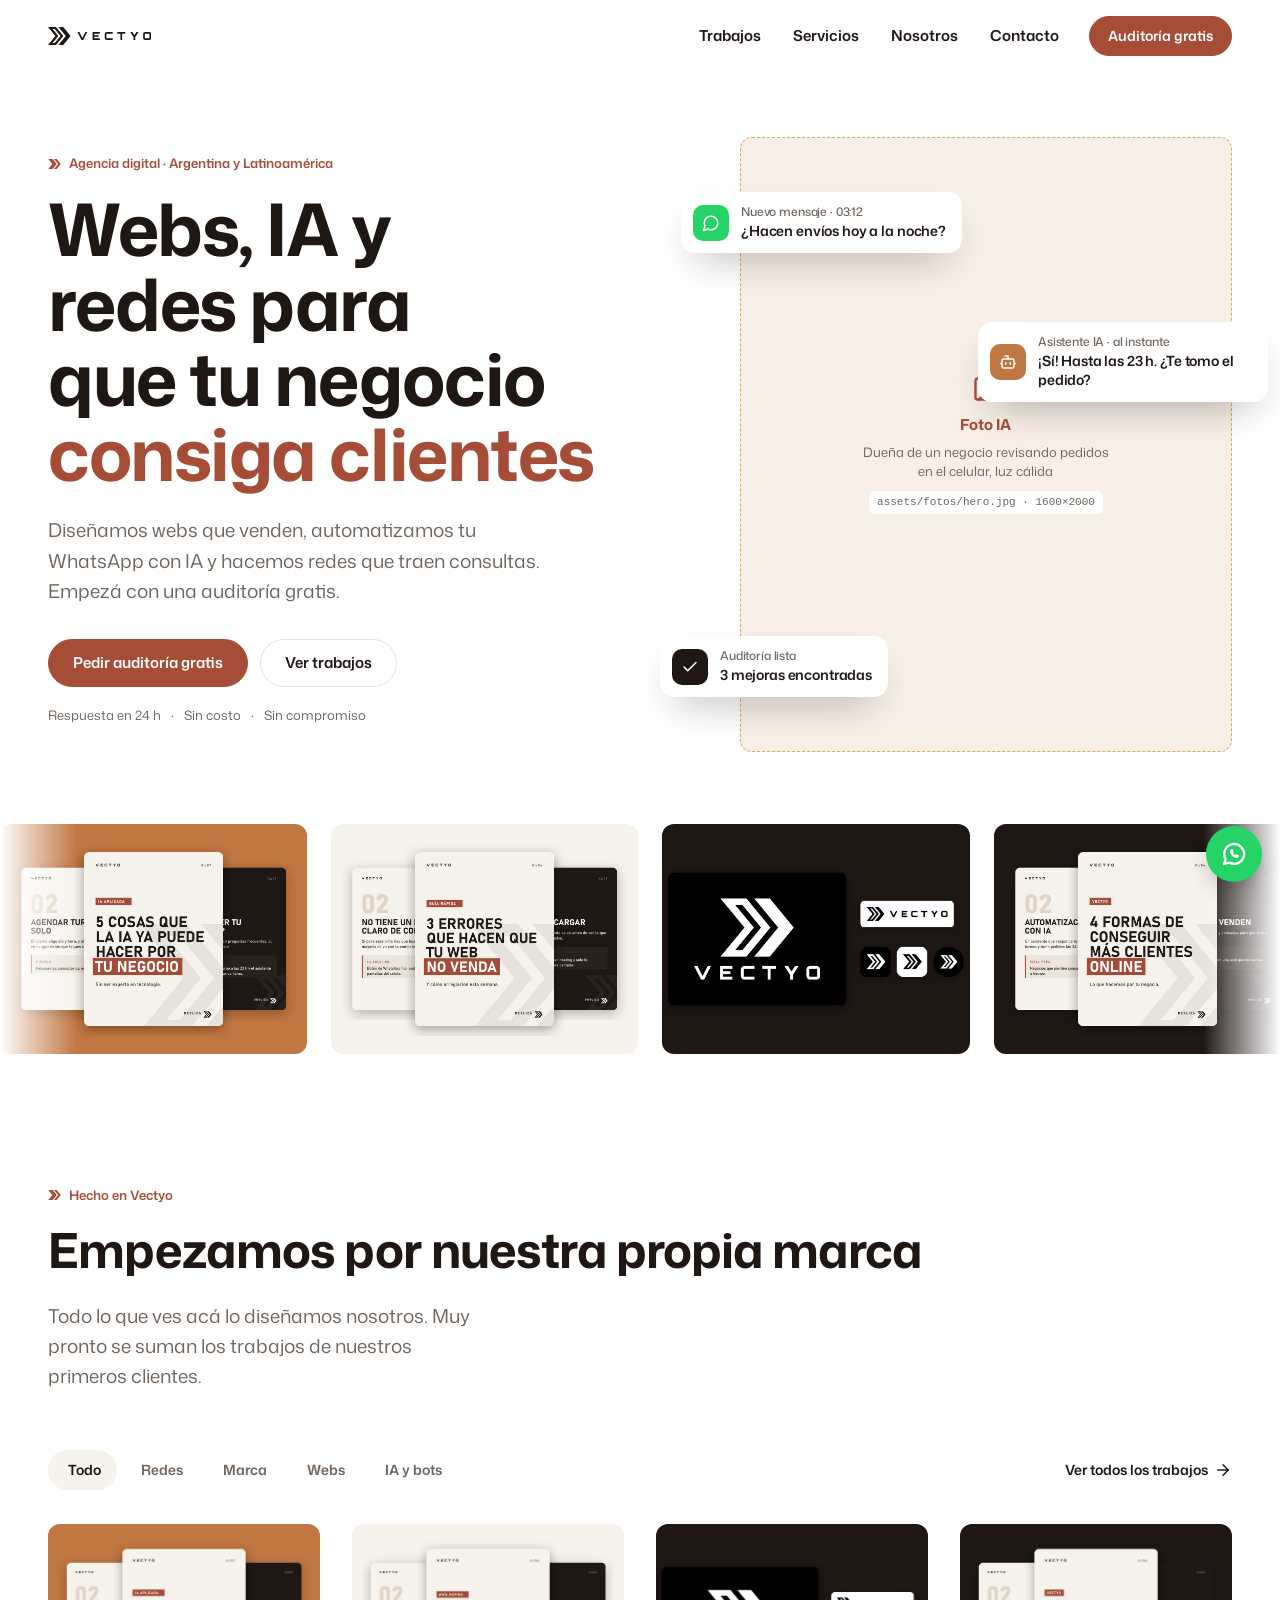
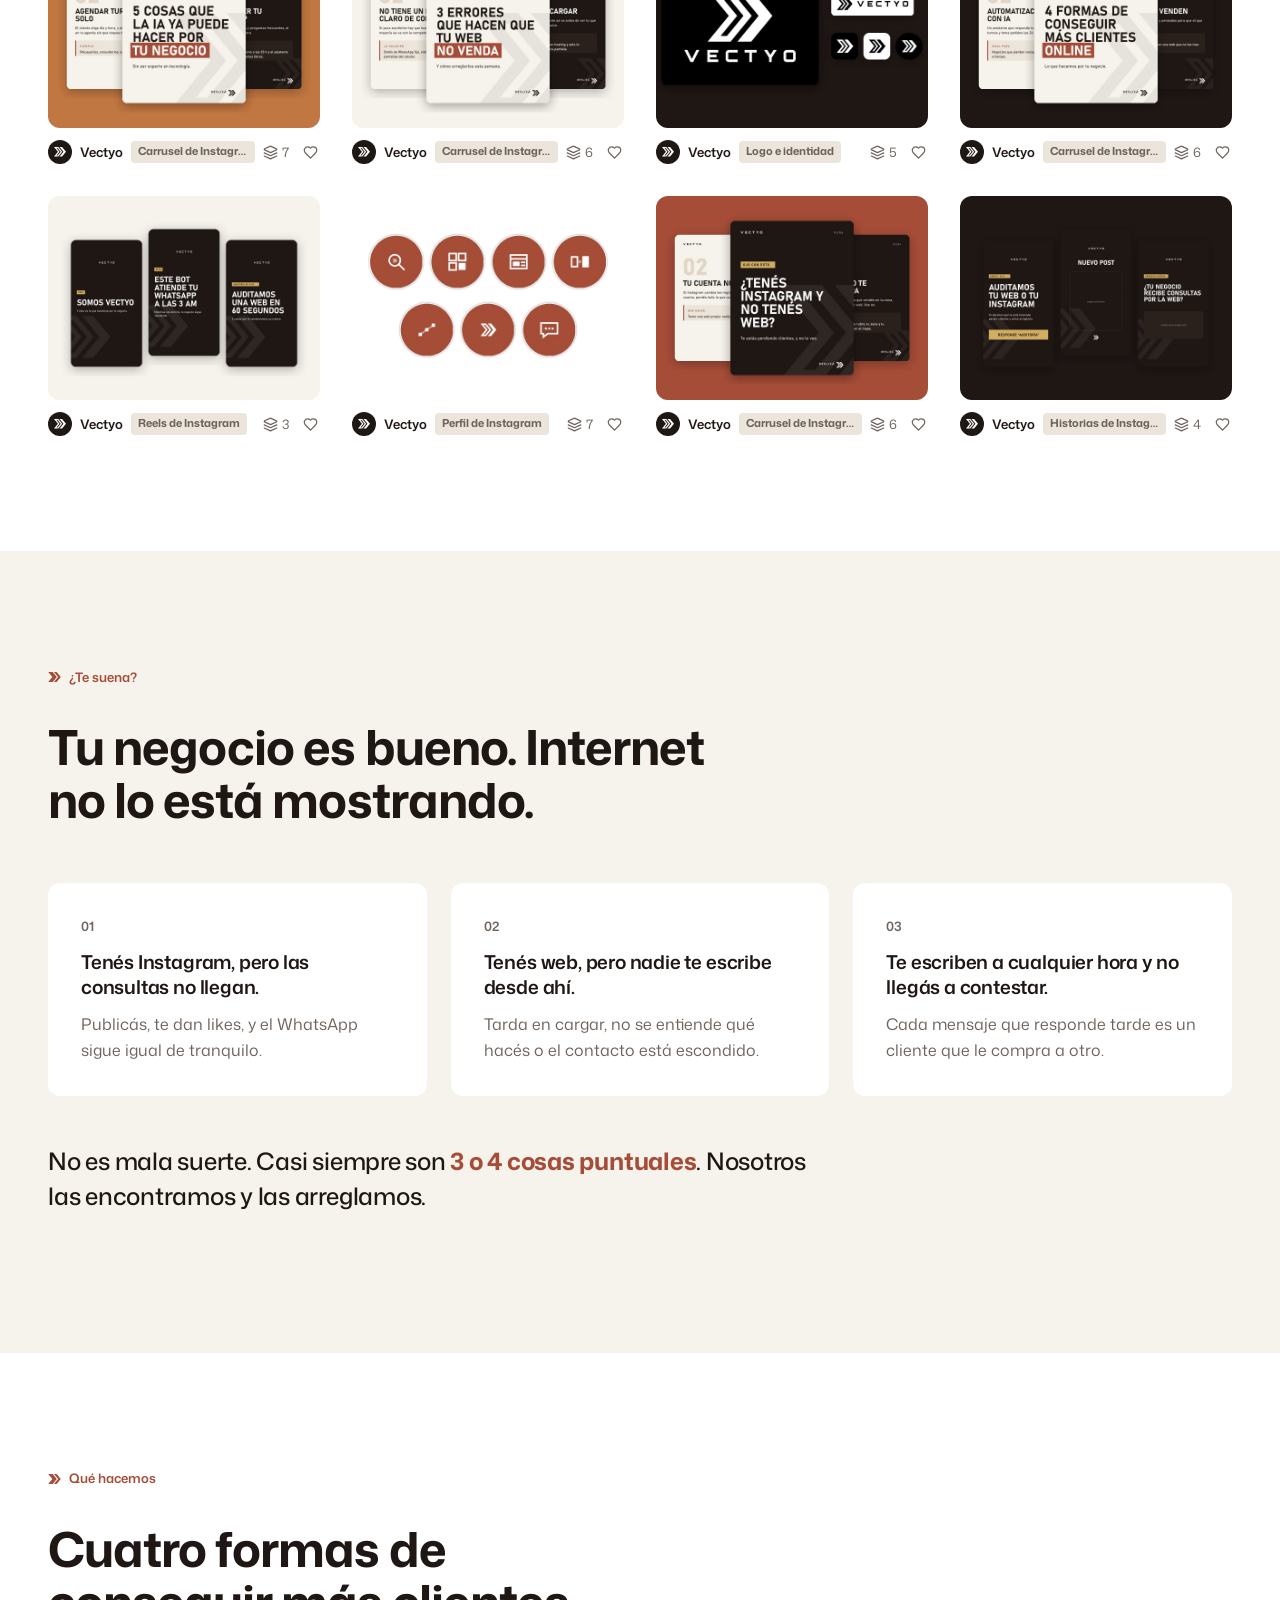
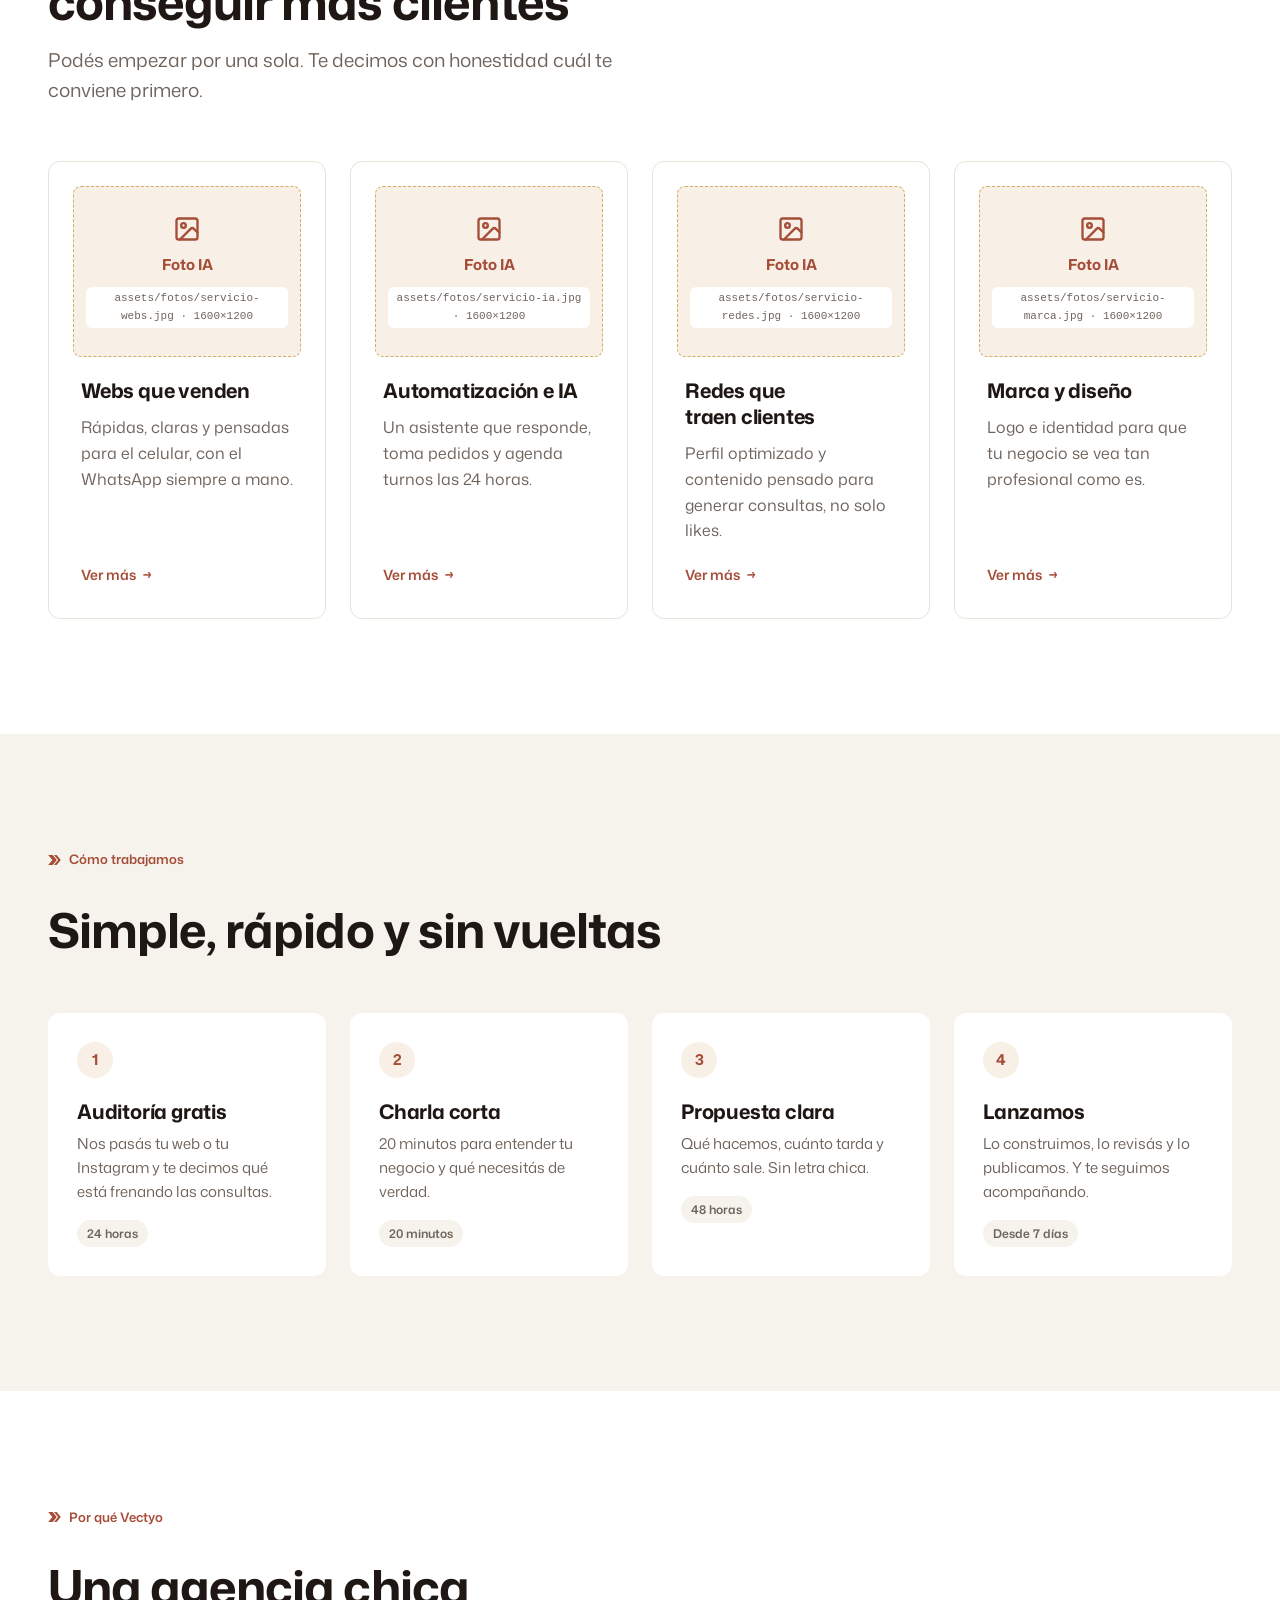
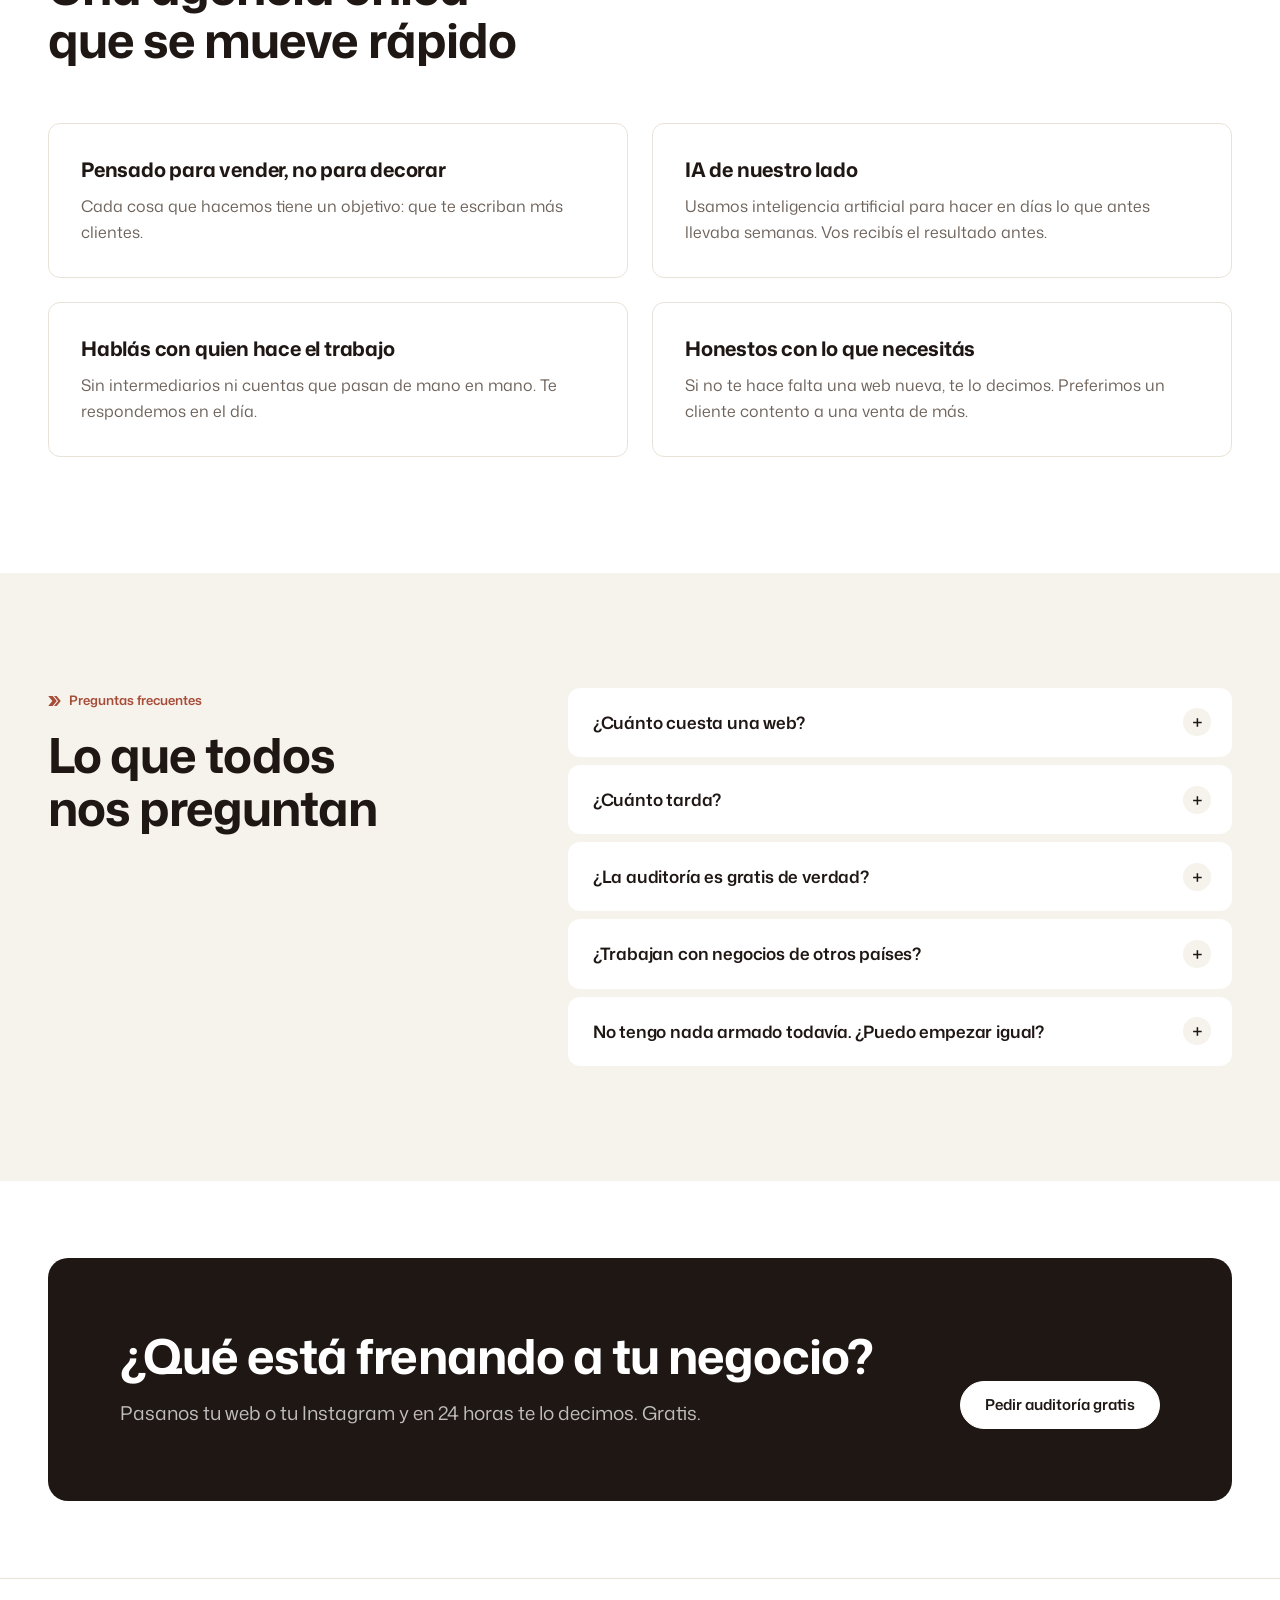
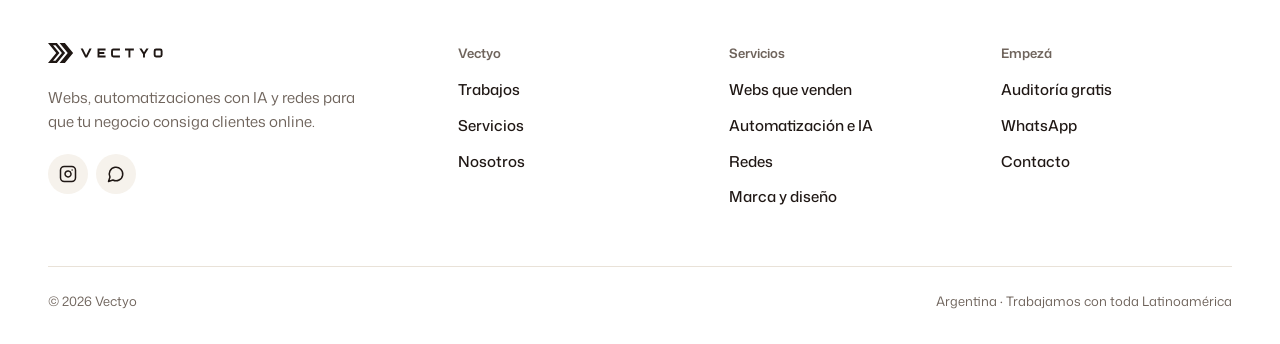
==== index.html @ b992d359 "Publicar sitio de Vectyo (7 páginas + assets) Co-Authored-By: Claude Opus 5.5 <noreply@anthropic.com" ====
<!doctype html>
<html lang="es">
<head>
<meta charset="utf-8">
<meta name="viewport" content="width=device-width, initial-scale=1">
<title>Vectyo · Webs, IA y marketing para conseguir clientes</title>
<meta name="description" content="Agencia digital para negocios de Argentina y Latinoamérica: webs que venden, automatizaciones con IA y redes que traen consultas. Pedí tu auditoría gratis.">
<meta name="theme-color" content="#ffffff">
<meta property="og:type" content="website">
<meta property="og:site_name" content="Vectyo">
<meta property="og:title" content="Vectyo · Webs, IA y marketing para conseguir clientes">
<meta property="og:description" content="Agencia digital para negocios de Argentina y Latinoamérica: webs que venden, automatizaciones con IA y redes que traen consultas. Pedí tu auditoría gratis.">
<meta property="og:image" content="assets/vectyo-og.png">
<meta property="og:locale" content="es_AR">
<link rel="icon" href="assets/favicon.ico" sizes="any">
<link rel="icon" href="assets/vectyo-favicon.svg" type="image/svg+xml">
<link rel="apple-touch-icon" href="assets/vectyo-favicon-180px.png">
<link rel="preconnect" href="https://fonts.googleapis.com">
<link rel="preconnect" href="https://fonts.gstatic.com" crossorigin>
<link rel="stylesheet" href="https://fonts.googleapis.com/css2?family=Mona+Sans:wdth,wght@75..125,200..900&display=swap">
<link rel="stylesheet" href="assets/styles.css">
<script src="assets/main.js" defer></script>
</head>
<body>
<a class="skip" href="#contenido">Ir al contenido</a>
<header class="header">
  <div class="container header__inner">
    <a href="index.html" class="brand" aria-label="Vectyo, ir al inicio"><svg viewBox="0 0 515.6 90" role="img" aria-label="Vectyo"><path fill="currentColor" fill-rule="evenodd" d="M0 0 L40 0 L77 45 L40 90 L0 90 L37 45 Z M51.5 45 L22.72 80 L33.72 80 L62.5 45 L33.72 10 L22.72 10 Z M52 0 L76 0 L113 45 L76 90 L52 90 L89 45 Z"/><path transform="translate(147 25.05) scale(1.9)" fill="currentColor" fill-rule="evenodd" d="M0 0 L5.2 0 L13 15.6 L20.8 0 L26 0 L15.3 21 L10.7 21 Z M40 0 L59 0 L59 4.5 L44.5 4.5 L44.5 8.25 L56 8.25 L56 12.75 L44.5 12.75 L44.5 16.5 L59 16.5 L59 21 L40 21 Z M93 0 L77.5 0 A5.5 5.5 0 0 0 72 5.5 L72 15.5 A5.5 5.5 0 0 0 77.5 21 L93 21 L93 16.5 L77.5 16.5 A1 1 0 0 1 76.5 15.5 L76.5 5.5 A1 1 0 0 1 77.5 4.5 L93 4.5 Z M105 0 L126 0 L126 4.5 L117.75 4.5 L117.75 21 L113.25 21 L113.25 4.5 L105 4.5 Z M139 0 L144.5 0 L150 8.5 L155.5 0 L161 0 L152.25 13.5 L152.25 21 L147.75 21 L147.75 13.5 Z M178.5 0 L188.5 0 A5.5 5.5 0 0 1 194 5.5 L194 15.5 A5.5 5.5 0 0 1 188.5 21 L178.5 21 A5.5 5.5 0 0 1 173 15.5 L173 5.5 A5.5 5.5 0 0 1 178.5 0 Z M178.5 4.5 A1 1 0 0 0 177.5 5.5 L177.5 15.5 A1 1 0 0 0 178.5 16.5 L188.5 16.5 A1 1 0 0 0 189.5 15.5 L189.5 5.5 A1 1 0 0 0 188.5 4.5 Z"/></svg></a>
    <button class="nav-toggle" aria-expanded="false" aria-controls="nav" aria-label="Abrir menú"><span></span><span></span></button>
    <nav id="nav" class="nav" aria-label="Principal">
      <a href="trabajos.html">Trabajos</a>
      <a href="servicios.html">Servicios</a>
      <a href="nosotros.html">Nosotros</a>
      <a href="contacto.html">Contacto</a>
      <a class="btn btn--acento btn--sm" href="auditoria.html">Auditoría gratis</a>
    </nav>
  </div>
</header>
<main id="contenido">
<section class="hero hero--split">
  <div class="container hero__grid">
    <div class="hero__texto">
      <p class="eyebrow">Agencia digital · Argentina y Latinoamérica</p>
      <h1 data-palabras>Webs, IA y redes para que tu negocio <span class="hl">consiga clientes</span></h1>
      <p class="lead">Diseñamos webs que venden, automatizamos tu WhatsApp con IA y hacemos redes que traen consultas. Empezá con una auditoría gratis.</p>
      <div class="actions">
        <a class="btn btn--acento" href="auditoria.html">Pedir auditoría gratis</a>
        <a class="btn btn--ghost" href="#trabajos">Ver trabajos</a>
      </div>
      <p class="note"><span>Respuesta en 24 h</span><span>Sin costo</span><span>Sin compromiso</span></p>
    </div>

    <div class="hero__visual">
      <figure class="foto hero__foto foto--vacia" style="aspect-ratio:4 / 5" aria-hidden="true"><div class="foto__aviso"><svg class="icon" viewBox="0 0 24 24" aria-hidden="true"><path d="m21 15-3.086-3.086a2 2 0 0 0-2.828 0L6 21"/><rect width="18" height="18" x="3" y="3" rx="2"/><circle cx="9" cy="9" r="2"/></svg><strong>Foto IA</strong><span>Dueña de un negocio revisando pedidos en el celular, luz cálida</span><code>assets/fotos/hero.jpg · 1600×2000</code></div></figure>
      <!-- Tarjetas ilustrativas: muestran cómo funciona un asistente, no son datos reales -->
      <div class="flotante flotante--chat" aria-hidden="true">
        <span class="flotante__icono flotante__icono--wa"><svg class="icon" viewBox="0 0 24 24"><path d="M7.9 20A9 9 0 1 0 4 16.1L2 22Z"/></svg></span>
        <span><small>Nuevo mensaje · 03:12</small>¿Hacen envíos hoy a la noche?</span>
      </div>
      <div class="flotante flotante--bot" aria-hidden="true">
        <span class="flotante__icono"><svg class="icon" viewBox="0 0 24 24"><path d="M12 8V4H8"/><rect width="16" height="12" x="4" y="8" rx="2"/><path d="M2 14h2"/><path d="M20 14h2"/><path d="M15 13v2"/><path d="M9 13v2"/></svg></span>
        <span><small>Asistente IA · al instante</small>¡Sí! Hasta las 23 h. ¿Te tomo el pedido?</span>
      </div>
      <div class="flotante flotante--audit" aria-hidden="true">
        <span class="flotante__icono flotante__icono--ok"><svg class="icon" viewBox="0 0 24 24"><path d="M20 6 9 17l-5-5"/></svg></span>
        <span><small>Auditoría lista</small>3 mejoras encontradas</span>
      </div>
    </div>
  </div>
  <div class="marquee" aria-label="Algunas piezas diseñadas por Vectyo" role="img">
  <div class="marquee__track"><div class="marquee__item"><img src="assets/trabajos/carrusel-ia.jpg" alt="" width="1200" height="900" loading="eager" decoding="async"></div><div class="marquee__item"><img src="assets/trabajos/carrusel-errores-web.jpg" alt="" width="1200" height="900" loading="eager" decoding="async"></div><div class="marquee__item"><img src="assets/trabajos/identidad-vectyo.jpg" alt="" width="1200" height="900" loading="eager" decoding="async"></div><div class="marquee__item"><img src="assets/trabajos/carrusel-que-hacemos.jpg" alt="" width="1200" height="900" loading="eager" decoding="async"></div><div class="marquee__item"><img src="assets/trabajos/reels-portadas.jpg" alt="" width="1200" height="900" loading="eager" decoding="async"></div><div class="marquee__item"><img src="assets/trabajos/destacadas.jpg" alt="" width="1200" height="900" loading="eager" decoding="async"></div><div class="marquee__item"><img src="assets/trabajos/carrusel-instagram-no-alcanza.jpg" alt="" width="1200" height="900" loading="eager" decoding="async"></div><div class="marquee__item"><img src="assets/trabajos/historias.jpg" alt="" width="1200" height="900" loading="eager" decoding="async"></div><div class="marquee__item"><img src="assets/trabajos/carrusel-auditoria.jpg" alt="" width="1200" height="900" loading="eager" decoding="async"></div><div class="marquee__item"><img src="assets/trabajos/plantillas-carrusel.jpg" alt="" width="1200" height="900" loading="eager" decoding="async"></div><span style="display:contents" aria-hidden="true"><div class="marquee__item"><img src="assets/trabajos/carrusel-ia.jpg" alt="" width="1200" height="900" loading="eager" decoding="async"></div><div class="marquee__item"><img src="assets/trabajos/carrusel-errores-web.jpg" alt="" width="1200" height="900" loading="eager" decoding="async"></div><div class="marquee__item"><img src="assets/trabajos/identidad-vectyo.jpg" alt="" width="1200" height="900" loading="eager" decoding="async"></div><div class="marquee__item"><img src="assets/trabajos/carrusel-que-hacemos.jpg" alt="" width="1200" height="900" loading="eager" decoding="async"></div><div class="marquee__item"><img src="assets/trabajos/reels-portadas.jpg" alt="" width="1200" height="900" loading="eager" decoding="async"></div><div class="marquee__item"><img src="assets/trabajos/destacadas.jpg" alt="" width="1200" height="900" loading="eager" decoding="async"></div><div class="marquee__item"><img src="assets/trabajos/carrusel-instagram-no-alcanza.jpg" alt="" width="1200" height="900" loading="eager" decoding="async"></div><div class="marquee__item"><img src="assets/trabajos/historias.jpg" alt="" width="1200" height="900" loading="eager" decoding="async"></div><div class="marquee__item"><img src="assets/trabajos/carrusel-auditoria.jpg" alt="" width="1200" height="900" loading="eager" decoding="async"></div><div class="marquee__item"><img src="assets/trabajos/plantillas-carrusel.jpg" alt="" width="1200" height="900" loading="eager" decoding="async"></div></span></div>
</div>
</section>

<section class="section" id="trabajos" style="padding-top:clamp(40px,5vw,64px)">
  <div class="container">
    <div class="section-head section-head--row">
      <div>
        <p class="eyebrow">Hecho en Vectyo</p>
        <h2>Empezamos por nuestra propia marca</h2>
      </div>
      <p class="lead" style="margin:0;max-width:440px">Todo lo que ves acá lo diseñamos nosotros. Muy pronto se suman los trabajos de nuestros primeros clientes.</p>
    </div>
    <div class="filterbar" data-filtros="galeria-inicio">
  <div class="chips" role="group" aria-label="Filtrar por categoría"><span class="chips__ind" aria-hidden="true"></span><button class="chip" type="button" data-cat="todo" aria-pressed="true">Todo</button><button class="chip" type="button" data-cat="redes" aria-pressed="false">Redes</button><button class="chip" type="button" data-cat="marca" aria-pressed="false">Marca</button><button class="chip" type="button" data-cat="webs" aria-pressed="false">Webs</button><button class="chip" type="button" data-cat="ia" aria-pressed="false">IA y bots</button></div>
  <a class="filterbar__link" href="trabajos.html">Ver todos los trabajos <svg class="icon" viewBox="0 0 24 24" aria-hidden="true"><path d="M5 12h14"/><path d="m12 5 7 7-7 7"/></svg></a>
</div>
    <div class="shots" id="galeria-inicio">
<article class="shot reveal" data-cat="redes" data-titulo="5 cosas que la IA puede hacer por tu negocio" data-tipo="Carrusel de Instagram" data-piezas="[&quot;assets/trabajos/carrusel-ia/01.jpg&quot;, &quot;assets/trabajos/carrusel-ia/02.jpg&quot;, &quot;assets/trabajos/carrusel-ia/03.jpg&quot;, &quot;assets/trabajos/carrusel-ia/04.jpg&quot;, &quot;assets/trabajos/carrusel-ia/05.jpg&quot;, &quot;assets/trabajos/carrusel-ia/06.jpg&quot;, &quot;assets/trabajos/carrusel-ia/07.jpg&quot;]">
  <div class="shot__media skeleton">
    <img src="assets/trabajos/carrusel-ia.jpg" alt="Carrusel de Instagram: 5 cosas que la IA puede hacer por tu negocio" width="1200" height="900" loading="lazy" decoding="async">
    <button class="shot__open" type="button" data-visor aria-label="Ver 5 cosas que la IA puede hacer por tu negocio (7 piezas)"></button>
    <div class="shot__overlay" aria-hidden="true"><span class="shot__title">5 cosas que la IA puede hacer por tu negocio</span></div>
    <div class="shot__actions">
      <button class="icon-btn" type="button" data-visor tabindex="-1" aria-hidden="true"><svg class="icon" viewBox="0 0 24 24" aria-hidden="true"><path d="M2.062 12.348a1 1 0 0 1 0-.696 10.75 10.75 0 0 1 19.876 0 1 1 0 0 1 0 .696 10.75 10.75 0 0 1-19.876 0"/><circle cx="12" cy="12" r="3"/></svg></button>
      <button class="icon-btn like" type="button" data-id="carrusel-ia" aria-pressed="false" aria-label="Me gusta: 5 cosas que la IA puede hacer por tu negocio"><svg class="icon" viewBox="0 0 24 24" aria-hidden="true"><path d="M19 14c1.49-1.46 3-3.21 3-5.5A5.5 5.5 0 0 0 16.5 3c-1.76 0-3 .5-4.5 2-1.5-1.5-2.74-2-4.5-2A5.5 5.5 0 0 0 2 8.5c0 2.3 1.5 4.05 3 5.5l7 7Z"/></svg></button>
    </div>
  </div>
  <div class="shot__meta">
    <span class="avatar"><svg viewBox="0 0 113 90" aria-hidden="true"><path fill="currentColor" fill-rule="evenodd" d="M0 0 L40 0 L77 45 L40 90 L0 90 L37 45 Z M51.5 45 L22.72 80 L33.72 80 L62.5 45 L33.72 10 L22.72 10 Z M52 0 L76 0 L113 45 L76 90 L52 90 L89 45 Z"/></svg></span>
    <span class="shot__author">Vectyo</span>
    <span class="badge">Carrusel de Instagram</span>
    <span class="shot__stats">
      <span title="7 piezas"><svg class="icon" viewBox="0 0 24 24" aria-hidden="true"><path d="m12.83 2.18a2 2 0 0 0-1.66 0L2.6 6.08a1 1 0 0 0 0 1.83l8.58 3.91a2 2 0 0 0 1.66 0l8.58-3.9a1 1 0 0 0 0-1.83Z"/><path d="m22 17.65-9.17 4.16a2 2 0 0 1-1.66 0L2 17.65"/><path d="m22 12.65-9.17 4.16a2 2 0 0 1-1.66 0L2 12.65"/></svg><span class="sr-only">Piezas: </span>7</span>
      <button class="like" type="button" data-id="carrusel-ia" aria-pressed="false" aria-label="Me gusta"><svg class="icon" viewBox="0 0 24 24" aria-hidden="true"><path d="M19 14c1.49-1.46 3-3.21 3-5.5A5.5 5.5 0 0 0 16.5 3c-1.76 0-3 .5-4.5 2-1.5-1.5-2.74-2-4.5-2A5.5 5.5 0 0 0 2 8.5c0 2.3 1.5 4.05 3 5.5l7 7Z"/></svg></button>
    </span>
  </div>
</article>
<article class="shot reveal" data-cat="redes" data-titulo="3 errores que hacen que tu web no venda" data-tipo="Carrusel de Instagram" data-piezas="[&quot;assets/trabajos/carrusel-errores-web/01.jpg&quot;, &quot;assets/trabajos/carrusel-errores-web/02.jpg&quot;, &quot;assets/trabajos/carrusel-errores-web/03.jpg&quot;, &quot;assets/trabajos/carrusel-errores-web/04.jpg&quot;, &quot;assets/trabajos/carrusel-errores-web/05.jpg&quot;, &quot;assets/trabajos/carrusel-errores-web/06.jpg&quot;]">
  <div class="shot__media skeleton">
    <img src="assets/trabajos/carrusel-errores-web.jpg" alt="Carrusel de Instagram: 3 errores que hacen que tu web no venda" width="1200" height="900" loading="lazy" decoding="async">
    <button class="shot__open" type="button" data-visor aria-label="Ver 3 errores que hacen que tu web no venda (6 piezas)"></button>
    <div class="shot__overlay" aria-hidden="true"><span class="shot__title">3 errores que hacen que tu web no venda</span></div>
    <div class="shot__actions">
      <button class="icon-btn" type="button" data-visor tabindex="-1" aria-hidden="true"><svg class="icon" viewBox="0 0 24 24" aria-hidden="true"><path d="M2.062 12.348a1 1 0 0 1 0-.696 10.75 10.75 0 0 1 19.876 0 1 1 0 0 1 0 .696 10.75 10.75 0 0 1-19.876 0"/><circle cx="12" cy="12" r="3"/></svg></button>
      <button class="icon-btn like" type="button" data-id="carrusel-errores-web" aria-pressed="false" aria-label="Me gusta: 3 errores que hacen que tu web no venda"><svg class="icon" viewBox="0 0 24 24" aria-hidden="true"><path d="M19 14c1.49-1.46 3-3.21 3-5.5A5.5 5.5 0 0 0 16.5 3c-1.76 0-3 .5-4.5 2-1.5-1.5-2.74-2-4.5-2A5.5 5.5 0 0 0 2 8.5c0 2.3 1.5 4.05 3 5.5l7 7Z"/></svg></button>
    </div>
  </div>
  <div class="shot__meta">
    <span class="avatar"><svg viewBox="0 0 113 90" aria-hidden="true"><path fill="currentColor" fill-rule="evenodd" d="M0 0 L40 0 L77 45 L40 90 L0 90 L37 45 Z M51.5 45 L22.72 80 L33.72 80 L62.5 45 L33.72 10 L22.72 10 Z M52 0 L76 0 L113 45 L76 90 L52 90 L89 45 Z"/></svg></span>
    <span class="shot__author">Vectyo</span>
    <span class="badge">Carrusel de Instagram</span>
    <span class="shot__stats">
      <span title="6 piezas"><svg class="icon" viewBox="0 0 24 24" aria-hidden="true"><path d="m12.83 2.18a2 2 0 0 0-1.66 0L2.6 6.08a1 1 0 0 0 0 1.83l8.58 3.91a2 2 0 0 0 1.66 0l8.58-3.9a1 1 0 0 0 0-1.83Z"/><path d="m22 17.65-9.17 4.16a2 2 0 0 1-1.66 0L2 17.65"/><path d="m22 12.65-9.17 4.16a2 2 0 0 1-1.66 0L2 12.65"/></svg><span class="sr-only">Piezas: </span>6</span>
      <button class="like" type="button" data-id="carrusel-errores-web" aria-pressed="false" aria-label="Me gusta"><svg class="icon" viewBox="0 0 24 24" aria-hidden="true"><path d="M19 14c1.49-1.46 3-3.21 3-5.5A5.5 5.5 0 0 0 16.5 3c-1.76 0-3 .5-4.5 2-1.5-1.5-2.74-2-4.5-2A5.5 5.5 0 0 0 2 8.5c0 2.3 1.5 4.05 3 5.5l7 7Z"/></svg></button>
    </span>
  </div>
</article>
<article class="shot reveal" data-cat="marca" data-titulo="Identidad de marca Vectyo" data-tipo="Logo e identidad" data-piezas="[&quot;assets/trabajos/identidad-vectyo/01.jpg&quot;, &quot;assets/trabajos/identidad-vectyo/02.jpg&quot;, &quot;assets/trabajos/identidad-vectyo/03.jpg&quot;, &quot;assets/trabajos/identidad-vectyo/04.jpg&quot;, &quot;assets/trabajos/identidad-vectyo/05.jpg&quot;]">
  <div class="shot__media skeleton">
    <img src="assets/trabajos/identidad-vectyo.jpg" alt="Logo e identidad: Identidad de marca Vectyo" width="1200" height="900" loading="lazy" decoding="async">
    <button class="shot__open" type="button" data-visor aria-label="Ver Identidad de marca Vectyo (5 piezas)"></button>
    <div class="shot__overlay" aria-hidden="true"><span class="shot__title">Identidad de marca Vectyo</span></div>
    <div class="shot__actions">
      <button class="icon-btn" type="button" data-visor tabindex="-1" aria-hidden="true"><svg class="icon" viewBox="0 0 24 24" aria-hidden="true"><path d="M2.062 12.348a1 1 0 0 1 0-.696 10.75 10.75 0 0 1 19.876 0 1 1 0 0 1 0 .696 10.75 10.75 0 0 1-19.876 0"/><circle cx="12" cy="12" r="3"/></svg></button>
      <button class="icon-btn like" type="button" data-id="identidad-vectyo" aria-pressed="false" aria-label="Me gusta: Identidad de marca Vectyo"><svg class="icon" viewBox="0 0 24 24" aria-hidden="true"><path d="M19 14c1.49-1.46 3-3.21 3-5.5A5.5 5.5 0 0 0 16.5 3c-1.76 0-3 .5-4.5 2-1.5-1.5-2.74-2-4.5-2A5.5 5.5 0 0 0 2 8.5c0 2.3 1.5 4.05 3 5.5l7 7Z"/></svg></button>
    </div>
  </div>
  <div class="shot__meta">
    <span class="avatar"><svg viewBox="0 0 113 90" aria-hidden="true"><path fill="currentColor" fill-rule="evenodd" d="M0 0 L40 0 L77 45 L40 90 L0 90 L37 45 Z M51.5 45 L22.72 80 L33.72 80 L62.5 45 L33.72 10 L22.72 10 Z M52 0 L76 0 L113 45 L76 90 L52 90 L89 45 Z"/></svg></span>
    <span class="shot__author">Vectyo</span>
    <span class="badge">Logo e identidad</span>
    <span class="shot__stats">
      <span title="5 piezas"><svg class="icon" viewBox="0 0 24 24" aria-hidden="true"><path d="m12.83 2.18a2 2 0 0 0-1.66 0L2.6 6.08a1 1 0 0 0 0 1.83l8.58 3.91a2 2 0 0 0 1.66 0l8.58-3.9a1 1 0 0 0 0-1.83Z"/><path d="m22 17.65-9.17 4.16a2 2 0 0 1-1.66 0L2 17.65"/><path d="m22 12.65-9.17 4.16a2 2 0 0 1-1.66 0L2 12.65"/></svg><span class="sr-only">Piezas: </span>5</span>
      <button class="like" type="button" data-id="identidad-vectyo" aria-pressed="false" aria-label="Me gusta"><svg class="icon" viewBox="0 0 24 24" aria-hidden="true"><path d="M19 14c1.49-1.46 3-3.21 3-5.5A5.5 5.5 0 0 0 16.5 3c-1.76 0-3 .5-4.5 2-1.5-1.5-2.74-2-4.5-2A5.5 5.5 0 0 0 2 8.5c0 2.3 1.5 4.05 3 5.5l7 7Z"/></svg></button>
    </span>
  </div>
</article>
<article class="shot reveal" data-cat="redes" data-titulo="Qué hacemos: 4 formas de conseguir clientes" data-tipo="Carrusel de Instagram" data-piezas="[&quot;assets/trabajos/carrusel-que-hacemos/01.jpg&quot;, &quot;assets/trabajos/carrusel-que-hacemos/02.jpg&quot;, &quot;assets/trabajos/carrusel-que-hacemos/03.jpg&quot;, &quot;assets/trabajos/carrusel-que-hacemos/04.jpg&quot;, &quot;assets/trabajos/carrusel-que-hacemos/05.jpg&quot;, &quot;assets/trabajos/carrusel-que-hacemos/06.jpg&quot;]">
  <div class="shot__media skeleton">
    <img src="assets/trabajos/carrusel-que-hacemos.jpg" alt="Carrusel de Instagram: Qué hacemos: 4 formas de conseguir clientes" width="1200" height="900" loading="lazy" decoding="async">
    <button class="shot__open" type="button" data-visor aria-label="Ver Qué hacemos: 4 formas de conseguir clientes (6 piezas)"></button>
    <div class="shot__overlay" aria-hidden="true"><span class="shot__title">Qué hacemos: 4 formas de conseguir clientes</span></div>
    <div class="shot__actions">
      <button class="icon-btn" type="button" data-visor tabindex="-1" aria-hidden="true"><svg class="icon" viewBox="0 0 24 24" aria-hidden="true"><path d="M2.062 12.348a1 1 0 0 1 0-.696 10.75 10.75 0 0 1 19.876 0 1 1 0 0 1 0 .696 10.75 10.75 0 0 1-19.876 0"/><circle cx="12" cy="12" r="3"/></svg></button>
      <button class="icon-btn like" type="button" data-id="carrusel-que-hacemos" aria-pressed="false" aria-label="Me gusta: Qué hacemos: 4 formas de conseguir clientes"><svg class="icon" viewBox="0 0 24 24" aria-hidden="true"><path d="M19 14c1.49-1.46 3-3.21 3-5.5A5.5 5.5 0 0 0 16.5 3c-1.76 0-3 .5-4.5 2-1.5-1.5-2.74-2-4.5-2A5.5 5.5 0 0 0 2 8.5c0 2.3 1.5 4.05 3 5.5l7 7Z"/></svg></button>
    </div>
  </div>
  <div class="shot__meta">
    <span class="avatar"><svg viewBox="0 0 113 90" aria-hidden="true"><path fill="currentColor" fill-rule="evenodd" d="M0 0 L40 0 L77 45 L40 90 L0 90 L37 45 Z M51.5 45 L22.72 80 L33.72 80 L62.5 45 L33.72 10 L22.72 10 Z M52 0 L76 0 L113 45 L76 90 L52 90 L89 45 Z"/></svg></span>
    <span class="shot__author">Vectyo</span>
    <span class="badge">Carrusel de Instagram</span>
    <span class="shot__stats">
      <span title="6 piezas"><svg class="icon" viewBox="0 0 24 24" aria-hidden="true"><path d="m12.83 2.18a2 2 0 0 0-1.66 0L2.6 6.08a1 1 0 0 0 0 1.83l8.58 3.91a2 2 0 0 0 1.66 0l8.58-3.9a1 1 0 0 0 0-1.83Z"/><path d="m22 17.65-9.17 4.16a2 2 0 0 1-1.66 0L2 17.65"/><path d="m22 12.65-9.17 4.16a2 2 0 0 1-1.66 0L2 12.65"/></svg><span class="sr-only">Piezas: </span>6</span>
      <button class="like" type="button" data-id="carrusel-que-hacemos" aria-pressed="false" aria-label="Me gusta"><svg class="icon" viewBox="0 0 24 24" aria-hidden="true"><path d="M19 14c1.49-1.46 3-3.21 3-5.5A5.5 5.5 0 0 0 16.5 3c-1.76 0-3 .5-4.5 2-1.5-1.5-2.74-2-4.5-2A5.5 5.5 0 0 0 2 8.5c0 2.3 1.5 4.05 3 5.5l7 7Z"/></svg></button>
    </span>
  </div>
</article>
<article class="shot reveal" data-cat="redes" data-titulo="Portadas de reels" data-tipo="Reels de Instagram" data-piezas="[&quot;assets/trabajos/reels-portadas/01.jpg&quot;, &quot;assets/trabajos/reels-portadas/02.jpg&quot;, &quot;assets/trabajos/reels-portadas/03.jpg&quot;]">
  <div class="shot__media skeleton">
    <img src="assets/trabajos/reels-portadas.jpg" alt="Reels de Instagram: Portadas de reels" width="1200" height="900" loading="lazy" decoding="async">
    <button class="shot__open" type="button" data-visor aria-label="Ver Portadas de reels (3 piezas)"></button>
    <div class="shot__overlay" aria-hidden="true"><span class="shot__title">Portadas de reels</span></div>
    <div class="shot__actions">
      <button class="icon-btn" type="button" data-visor tabindex="-1" aria-hidden="true"><svg class="icon" viewBox="0 0 24 24" aria-hidden="true"><path d="M2.062 12.348a1 1 0 0 1 0-.696 10.75 10.75 0 0 1 19.876 0 1 1 0 0 1 0 .696 10.75 10.75 0 0 1-19.876 0"/><circle cx="12" cy="12" r="3"/></svg></button>
      <button class="icon-btn like" type="button" data-id="reels-portadas" aria-pressed="false" aria-label="Me gusta: Portadas de reels"><svg class="icon" viewBox="0 0 24 24" aria-hidden="true"><path d="M19 14c1.49-1.46 3-3.21 3-5.5A5.5 5.5 0 0 0 16.5 3c-1.76 0-3 .5-4.5 2-1.5-1.5-2.74-2-4.5-2A5.5 5.5 0 0 0 2 8.5c0 2.3 1.5 4.05 3 5.5l7 7Z"/></svg></button>
    </div>
  </div>
  <div class="shot__meta">
    <span class="avatar"><svg viewBox="0 0 113 90" aria-hidden="true"><path fill="currentColor" fill-rule="evenodd" d="M0 0 L40 0 L77 45 L40 90 L0 90 L37 45 Z M51.5 45 L22.72 80 L33.72 80 L62.5 45 L33.72 10 L22.72 10 Z M52 0 L76 0 L113 45 L76 90 L52 90 L89 45 Z"/></svg></span>
    <span class="shot__author">Vectyo</span>
    <span class="badge">Reels de Instagram</span>
    <span class="shot__stats">
      <span title="3 piezas"><svg class="icon" viewBox="0 0 24 24" aria-hidden="true"><path d="m12.83 2.18a2 2 0 0 0-1.66 0L2.6 6.08a1 1 0 0 0 0 1.83l8.58 3.91a2 2 0 0 0 1.66 0l8.58-3.9a1 1 0 0 0 0-1.83Z"/><path d="m22 17.65-9.17 4.16a2 2 0 0 1-1.66 0L2 17.65"/><path d="m22 12.65-9.17 4.16a2 2 0 0 1-1.66 0L2 12.65"/></svg><span class="sr-only">Piezas: </span>3</span>
      <button class="like" type="button" data-id="reels-portadas" aria-pressed="false" aria-label="Me gusta"><svg class="icon" viewBox="0 0 24 24" aria-hidden="true"><path d="M19 14c1.49-1.46 3-3.21 3-5.5A5.5 5.5 0 0 0 16.5 3c-1.76 0-3 .5-4.5 2-1.5-1.5-2.74-2-4.5-2A5.5 5.5 0 0 0 2 8.5c0 2.3 1.5 4.05 3 5.5l7 7Z"/></svg></button>
    </span>
  </div>
</article>
<article class="shot reveal" data-cat="marca" data-titulo="Portadas de destacadas" data-tipo="Perfil de Instagram" data-piezas="[&quot;assets/trabajos/destacadas/01.jpg&quot;, &quot;assets/trabajos/destacadas/02.jpg&quot;, &quot;assets/trabajos/destacadas/03.jpg&quot;, &quot;assets/trabajos/destacadas/04.jpg&quot;, &quot;assets/trabajos/destacadas/05.jpg&quot;, &quot;assets/trabajos/destacadas/06.jpg&quot;, &quot;assets/trabajos/destacadas/07.jpg&quot;]">
  <div class="shot__media skeleton">
    <img src="assets/trabajos/destacadas.jpg" alt="Perfil de Instagram: Portadas de destacadas" width="1200" height="900" loading="lazy" decoding="async">
    <button class="shot__open" type="button" data-visor aria-label="Ver Portadas de destacadas (7 piezas)"></button>
    <div class="shot__overlay" aria-hidden="true"><span class="shot__title">Portadas de destacadas</span></div>
    <div class="shot__actions">
      <button class="icon-btn" type="button" data-visor tabindex="-1" aria-hidden="true"><svg class="icon" viewBox="0 0 24 24" aria-hidden="true"><path d="M2.062 12.348a1 1 0 0 1 0-.696 10.75 10.75 0 0 1 19.876 0 1 1 0 0 1 0 .696 10.75 10.75 0 0 1-19.876 0"/><circle cx="12" cy="12" r="3"/></svg></button>
      <button class="icon-btn like" type="button" data-id="destacadas" aria-pressed="false" aria-label="Me gusta: Portadas de destacadas"><svg class="icon" viewBox="0 0 24 24" aria-hidden="true"><path d="M19 14c1.49-1.46 3-3.21 3-5.5A5.5 5.5 0 0 0 16.5 3c-1.76 0-3 .5-4.5 2-1.5-1.5-2.74-2-4.5-2A5.5 5.5 0 0 0 2 8.5c0 2.3 1.5 4.05 3 5.5l7 7Z"/></svg></button>
    </div>
  </div>
  <div class="shot__meta">
    <span class="avatar"><svg viewBox="0 0 113 90" aria-hidden="true"><path fill="currentColor" fill-rule="evenodd" d="M0 0 L40 0 L77 45 L40 90 L0 90 L37 45 Z M51.5 45 L22.72 80 L33.72 80 L62.5 45 L33.72 10 L22.72 10 Z M52 0 L76 0 L113 45 L76 90 L52 90 L89 45 Z"/></svg></span>
    <span class="shot__author">Vectyo</span>
    <span class="badge">Perfil de Instagram</span>
    <span class="shot__stats">
      <span title="7 piezas"><svg class="icon" viewBox="0 0 24 24" aria-hidden="true"><path d="m12.83 2.18a2 2 0 0 0-1.66 0L2.6 6.08a1 1 0 0 0 0 1.83l8.58 3.91a2 2 0 0 0 1.66 0l8.58-3.9a1 1 0 0 0 0-1.83Z"/><path d="m22 17.65-9.17 4.16a2 2 0 0 1-1.66 0L2 17.65"/><path d="m22 12.65-9.17 4.16a2 2 0 0 1-1.66 0L2 12.65"/></svg><span class="sr-only">Piezas: </span>7</span>
      <button class="like" type="button" data-id="destacadas" aria-pressed="false" aria-label="Me gusta"><svg class="icon" viewBox="0 0 24 24" aria-hidden="true"><path d="M19 14c1.49-1.46 3-3.21 3-5.5A5.5 5.5 0 0 0 16.5 3c-1.76 0-3 .5-4.5 2-1.5-1.5-2.74-2-4.5-2A5.5 5.5 0 0 0 2 8.5c0 2.3 1.5 4.05 3 5.5l7 7Z"/></svg></button>
    </span>
  </div>
</article>
<article class="shot reveal" data-cat="redes" data-titulo="¿Tenés Instagram y no tenés web?" data-tipo="Carrusel de Instagram" data-piezas="[&quot;assets/trabajos/carrusel-instagram-no-alcanza/01.jpg&quot;, &quot;assets/trabajos/carrusel-instagram-no-alcanza/02.jpg&quot;, &quot;assets/trabajos/carrusel-instagram-no-alcanza/03.jpg&quot;, &quot;assets/trabajos/carrusel-instagram-no-alcanza/04.jpg&quot;, &quot;assets/trabajos/carrusel-instagram-no-alcanza/05.jpg&quot;, &quot;assets/trabajos/carrusel-instagram-no-alcanza/06.jpg&quot;]">
  <div class="shot__media skeleton">
    <img src="assets/trabajos/carrusel-instagram-no-alcanza.jpg" alt="Carrusel de Instagram: ¿Tenés Instagram y no tenés web?" width="1200" height="900" loading="lazy" decoding="async">
    <button class="shot__open" type="button" data-visor aria-label="Ver ¿Tenés Instagram y no tenés web? (6 piezas)"></button>
    <div class="shot__overlay" aria-hidden="true"><span class="shot__title">¿Tenés Instagram y no tenés web?</span></div>
    <div class="shot__actions">
      <button class="icon-btn" type="button" data-visor tabindex="-1" aria-hidden="true"><svg class="icon" viewBox="0 0 24 24" aria-hidden="true"><path d="M2.062 12.348a1 1 0 0 1 0-.696 10.75 10.75 0 0 1 19.876 0 1 1 0 0 1 0 .696 10.75 10.75 0 0 1-19.876 0"/><circle cx="12" cy="12" r="3"/></svg></button>
      <button class="icon-btn like" type="button" data-id="carrusel-instagram-no-alcanza" aria-pressed="false" aria-label="Me gusta: ¿Tenés Instagram y no tenés web?"><svg class="icon" viewBox="0 0 24 24" aria-hidden="true"><path d="M19 14c1.49-1.46 3-3.21 3-5.5A5.5 5.5 0 0 0 16.5 3c-1.76 0-3 .5-4.5 2-1.5-1.5-2.74-2-4.5-2A5.5 5.5 0 0 0 2 8.5c0 2.3 1.5 4.05 3 5.5l7 7Z"/></svg></button>
    </div>
  </div>
  <div class="shot__meta">
    <span class="avatar"><svg viewBox="0 0 113 90" aria-hidden="true"><path fill="currentColor" fill-rule="evenodd" d="M0 0 L40 0 L77 45 L40 90 L0 90 L37 45 Z M51.5 45 L22.72 80 L33.72 80 L62.5 45 L33.72 10 L22.72 10 Z M52 0 L76 0 L113 45 L76 90 L52 90 L89 45 Z"/></svg></span>
    <span class="shot__author">Vectyo</span>
    <span class="badge">Carrusel de Instagram</span>
    <span class="shot__stats">
      <span title="6 piezas"><svg class="icon" viewBox="0 0 24 24" aria-hidden="true"><path d="m12.83 2.18a2 2 0 0 0-1.66 0L2.6 6.08a1 1 0 0 0 0 1.83l8.58 3.91a2 2 0 0 0 1.66 0l8.58-3.9a1 1 0 0 0 0-1.83Z"/><path d="m22 17.65-9.17 4.16a2 2 0 0 1-1.66 0L2 17.65"/><path d="m22 12.65-9.17 4.16a2 2 0 0 1-1.66 0L2 12.65"/></svg><span class="sr-only">Piezas: </span>6</span>
      <button class="like" type="button" data-id="carrusel-instagram-no-alcanza" aria-pressed="false" aria-label="Me gusta"><svg class="icon" viewBox="0 0 24 24" aria-hidden="true"><path d="M19 14c1.49-1.46 3-3.21 3-5.5A5.5 5.5 0 0 0 16.5 3c-1.76 0-3 .5-4.5 2-1.5-1.5-2.74-2-4.5-2A5.5 5.5 0 0 0 2 8.5c0 2.3 1.5 4.05 3 5.5l7 7Z"/></svg></button>
    </span>
  </div>
</article>
<article class="shot reveal" data-cat="marca" data-titulo="Plantillas de historias" data-tipo="Historias de Instagram" data-piezas="[&quot;assets/trabajos/historias/01.jpg&quot;, &quot;assets/trabajos/historias/02.jpg&quot;, &quot;assets/trabajos/historias/03.jpg&quot;, &quot;assets/trabajos/historias/04.jpg&quot;]">
  <div class="shot__media skeleton">
    <img src="assets/trabajos/historias.jpg" alt="Historias de Instagram: Plantillas de historias" width="1200" height="900" loading="lazy" decoding="async">
    <button class="shot__open" type="button" data-visor aria-label="Ver Plantillas de historias (4 piezas)"></button>
    <div class="shot__overlay" aria-hidden="true"><span class="shot__title">Plantillas de historias</span></div>
    <div class="shot__actions">
      <button class="icon-btn" type="button" data-visor tabindex="-1" aria-hidden="true"><svg class="icon" viewBox="0 0 24 24" aria-hidden="true"><path d="M2.062 12.348a1 1 0 0 1 0-.696 10.75 10.75 0 0 1 19.876 0 1 1 0 0 1 0 .696 10.75 10.75 0 0 1-19.876 0"/><circle cx="12" cy="12" r="3"/></svg></button>
      <button class="icon-btn like" type="button" data-id="historias" aria-pressed="false" aria-label="Me gusta: Plantillas de historias"><svg class="icon" viewBox="0 0 24 24" aria-hidden="true"><path d="M19 14c1.49-1.46 3-3.21 3-5.5A5.5 5.5 0 0 0 16.5 3c-1.76 0-3 .5-4.5 2-1.5-1.5-2.74-2-4.5-2A5.5 5.5 0 0 0 2 8.5c0 2.3 1.5 4.05 3 5.5l7 7Z"/></svg></button>
    </div>
  </div>
  <div class="shot__meta">
    <span class="avatar"><svg viewBox="0 0 113 90" aria-hidden="true"><path fill="currentColor" fill-rule="evenodd" d="M0 0 L40 0 L77 45 L40 90 L0 90 L37 45 Z M51.5 45 L22.72 80 L33.72 80 L62.5 45 L33.72 10 L22.72 10 Z M52 0 L76 0 L113 45 L76 90 L52 90 L89 45 Z"/></svg></span>
    <span class="shot__author">Vectyo</span>
    <span class="badge">Historias de Instagram</span>
    <span class="shot__stats">
      <span title="4 piezas"><svg class="icon" viewBox="0 0 24 24" aria-hidden="true"><path d="m12.83 2.18a2 2 0 0 0-1.66 0L2.6 6.08a1 1 0 0 0 0 1.83l8.58 3.91a2 2 0 0 0 1.66 0l8.58-3.9a1 1 0 0 0 0-1.83Z"/><path d="m22 17.65-9.17 4.16a2 2 0 0 1-1.66 0L2 17.65"/><path d="m22 12.65-9.17 4.16a2 2 0 0 1-1.66 0L2 12.65"/></svg><span class="sr-only">Piezas: </span>4</span>
      <button class="like" type="button" data-id="historias" aria-pressed="false" aria-label="Me gusta"><svg class="icon" viewBox="0 0 24 24" aria-hidden="true"><path d="M19 14c1.49-1.46 3-3.21 3-5.5A5.5 5.5 0 0 0 16.5 3c-1.76 0-3 .5-4.5 2-1.5-1.5-2.74-2-4.5-2A5.5 5.5 0 0 0 2 8.5c0 2.3 1.5 4.05 3 5.5l7 7Z"/></svg></button>
    </span>
  </div>
</article>
<div class="shots__empty" hidden>
  <h3>Estamos preparando estos trabajos</h3>
  <p>Muy pronto vas a ver acá proyectos de esta categoría. Mientras tanto, contanos qué necesitás.</p>
  <a class="btn btn--acento btn--sm" data-wa="Hola Vectyo! Quiero mi auditoría gratis 🚀" href="auditoria.html">Pedir auditoría gratis</a>
</div>
</div>
  </div>
</section>

<section class="section section--claro">
  <div class="container">
    <div class="section-head reveal">
      <p class="eyebrow">¿Te suena?</p>
      <h2>Tu negocio es bueno. Internet no lo está mostrando.</h2>
    </div>
    <div class="grid grid--3">
      <div class="card reveal">
        <span class="card__num">01</span>
        <p class="pain">Tenés Instagram, pero las consultas no llegan.</p>
        <p>Publicás, te dan likes, y el WhatsApp sigue igual de tranquilo.</p>
      </div>
      <div class="card reveal">
        <span class="card__num">02</span>
        <p class="pain">Tenés web, pero nadie te escribe desde ahí.</p>
        <p>Tarda en cargar, no se entiende qué hacés o el contacto está escondido.</p>
      </div>
      <div class="card reveal">
        <span class="card__num">03</span>
        <p class="pain">Te escriben a cualquier hora y no llegás a contestar.</p>
        <p>Cada mensaje que responde tarde es un cliente que le compra a otro.</p>
      </div>
    </div>
    <p class="pain-close reveal">No es mala suerte. Casi siempre son <strong>3 o 4 cosas puntuales</strong>. Nosotros las encontramos y las arreglamos.</p>
  </div>
</section>

<section class="section">
  <div class="container">
    <div class="section-head reveal">
      <p class="eyebrow">Qué hacemos</p>
      <h2>Cuatro formas de conseguir más clientes</h2>
      <p class="lead">Podés empezar por una sola. Te decimos con honestidad cuál te conviene primero.</p>
    </div>
    <div class="grid grid--4">
      <a class="card reveal" href="servicios.html#webs">
        <figure class="foto card__foto foto--vacia" style="aspect-ratio:4 / 3" aria-hidden="true"><div class="foto__aviso"><svg class="icon" viewBox="0 0 24 24" aria-hidden="true"><path d="m21 15-3.086-3.086a2 2 0 0 0-2.828 0L6 21"/><rect width="18" height="18" x="3" y="3" rx="2"/><circle cx="9" cy="9" r="2"/></svg><strong>Foto IA</strong><span>Notebook y celular con una web abierta, en un local</span><code>assets/fotos/servicio-webs.jpg · 1600×1200</code></div></figure>
        <h3>Webs que venden</h3>
        <p>Rápidas, claras y pensadas para el celular, con el WhatsApp siempre a mano.</p>
        <span class="card__more">Ver más</span>
      </a>
      <a class="card reveal" href="servicios.html#ia">
        <figure class="foto card__foto foto--vacia" style="aspect-ratio:4 / 3" aria-hidden="true"><div class="foto__aviso"><svg class="icon" viewBox="0 0 24 24" aria-hidden="true"><path d="m21 15-3.086-3.086a2 2 0 0 0-2.828 0L6 21"/><rect width="18" height="18" x="3" y="3" rx="2"/><circle cx="9" cy="9" r="2"/></svg><strong>Foto IA</strong><span>Celular de noche con un chat de WhatsApp</span><code>assets/fotos/servicio-ia.jpg · 1600×1200</code></div></figure>
        <h3>Automatización e IA</h3>
        <p>Un asistente que responde, toma pedidos y agenda turnos las 24 horas.</p>
        <span class="card__more">Ver más</span>
      </a>
      <a class="card reveal" href="servicios.html#redes">
        <figure class="foto card__foto foto--vacia" style="aspect-ratio:4 / 3" aria-hidden="true"><div class="foto__aviso"><svg class="icon" viewBox="0 0 24 24" aria-hidden="true"><path d="m21 15-3.086-3.086a2 2 0 0 0-2.828 0L6 21"/><rect width="18" height="18" x="3" y="3" rx="2"/><circle cx="9" cy="9" r="2"/></svg><strong>Foto IA</strong><span>Persona fotografiando productos con el celular</span><code>assets/fotos/servicio-redes.jpg · 1600×1200</code></div></figure>
        <h3>Redes que traen clientes</h3>
        <p>Perfil optimizado y contenido pensado para generar consultas, no solo likes.</p>
        <span class="card__more">Ver más</span>
      </a>
      <a class="card reveal" href="servicios.html#marca">
        <figure class="foto card__foto foto--vacia" style="aspect-ratio:4 / 3" aria-hidden="true"><div class="foto__aviso"><svg class="icon" viewBox="0 0 24 24" aria-hidden="true"><path d="m21 15-3.086-3.086a2 2 0 0 0-2.828 0L6 21"/><rect width="18" height="18" x="3" y="3" rx="2"/><circle cx="9" cy="9" r="2"/></svg><strong>Foto IA</strong><span>Papelería y merch con el logo de Vectyo (marca.jpg)</span><code>assets/fotos/servicio-marca.jpg · 1600×1200</code></div></figure>
        <h3>Marca y diseño</h3>
        <p>Logo e identidad para que tu negocio se vea tan profesional como es.</p>
        <span class="card__more">Ver más</span>
      </a>
    </div>
  </div>
</section>

<section class="section section--gris">
  <div class="container">
    <div class="section-head reveal">
      <p class="eyebrow">Cómo trabajamos</p>
      <h2>Simple, rápido y sin vueltas</h2>
    </div>
    <div class="steps">
      <div class="step reveal">
        <h3>Auditoría gratis</h3>
        <p>Nos pasás tu web o tu Instagram y te decimos qué está frenando las consultas.</p>
        <span class="step__time">24 horas</span>
      </div>
      <div class="step reveal">
        <h3>Charla corta</h3>
        <p>20 minutos para entender tu negocio y qué necesitás de verdad.</p>
        <span class="step__time">20 minutos</span>
      </div>
      <div class="step reveal">
        <h3>Propuesta clara</h3>
        <p>Qué hacemos, cuánto tarda y cuánto sale. Sin letra chica.</p>
        <span class="step__time">48 horas</span>
      </div>
      <div class="step reveal">
        <h3>Lanzamos</h3>
        <p>Lo construimos, lo revisás y lo publicamos. Y te seguimos acompañando.</p>
        <span class="step__time">Desde 7 días</span>
      </div>
    </div>
  </div>
</section>

<section class="section">
  <div class="container">
    <div class="section-head reveal">
      <p class="eyebrow">Por qué Vectyo</p>
      <h2>Una agencia chica que se mueve rápido</h2>
    </div>
    <div class="grid grid--2">
      <div class="card reveal">
        <h3>Pensado para vender, no para decorar</h3>
        <p>Cada cosa que hacemos tiene un objetivo: que te escriban más clientes.</p>
      </div>
      <div class="card reveal">
        <h3>IA de nuestro lado</h3>
        <p>Usamos inteligencia artificial para hacer en días lo que antes llevaba semanas. Vos recibís el resultado antes.</p>
      </div>
      <div class="card reveal">
        <h3>Hablás con quien hace el trabajo</h3>
        <p>Sin intermediarios ni cuentas que pasan de mano en mano. Te respondemos en el día.</p>
      </div>
      <div class="card reveal">
        <h3>Honestos con lo que necesitás</h3>
        <p>Si no te hace falta una web nueva, te lo decimos. Preferimos un cliente contento a una venta de más.</p>
      </div>
    </div>
  </div>
</section>

<section class="section section--gris">
  <div class="container faq-wrap">
    <div class="reveal">
      <p class="eyebrow">Preguntas frecuentes</p>
      <h2>Lo que todos nos preguntan</h2>
    </div>
    <div class="faq reveal">
      <details>
        <summary>¿Cuánto cuesta una web?</summary>
        <p>Depende de lo que necesites: no es lo mismo una página de presentación que una tienda online. Por eso empezamos con la auditoría y una charla corta, y en 48 horas te pasamos una propuesta con precio cerrado.</p>
      </details>
      <details>
        <summary>¿Cuánto tarda?</summary>
        <p>Una landing (web de una página) está lista en 7 a 10 días. Una web completa, en 15 a 20 días. Siempre depende de que tengamos tu material a tiempo: logo, fotos y textos.</p>
      </details>
      <details>
        <summary>¿La auditoría es gratis de verdad?</summary>
        <p>Sí. Te mandamos el análisis y vos decidís si querés hacer algo con nosotros, por tu cuenta o nada. No hay letra chica.</p>
      </details>
      <details>
        <summary>¿Trabajan con negocios de otros países?</summary>
        <p>Sí. Todo el proceso es online, así que trabajamos con negocios de Argentina y de toda Latinoamérica.</p>
      </details>
      <details>
        <summary>No tengo nada armado todavía. ¿Puedo empezar igual?</summary>
        <p>Claro. Te ayudamos a armar todo desde cero: marca, web, redes y WhatsApp, en el orden que más sentido tenga para tu negocio.</p>
      </details>
    </div>
  </div>
</section>

<section class="section cta-band">
  <div class="container">
    <div class="cta-band__inner reveal">
      <div>
        <h2>¿Qué está frenando a tu negocio?</h2>
        <p class="lead">Pasanos tu web o tu Instagram y en 24 horas te lo decimos. Gratis.</p>
      </div>
      <a class="btn" href="auditoria.html">Pedir auditoría gratis</a>
    </div>
  </div>
</section>

<dialog class="visor" id="visor" aria-labelledby="visor-titulo">
  <div class="visor__head">
    <span class="avatar"><svg viewBox="0 0 113 90" aria-hidden="true"><path fill="currentColor" fill-rule="evenodd" d="M0 0 L40 0 L77 45 L40 90 L0 90 L37 45 Z M51.5 45 L22.72 80 L33.72 80 L62.5 45 L33.72 10 L22.72 10 Z M52 0 L76 0 L113 45 L76 90 L52 90 L89 45 Z"/></svg></span>
    <h3 id="visor-titulo" data-visor-titulo></h3>
    <span class="badge" data-visor-tipo></span>
    <button class="icon-btn" type="button" data-visor-cerrar aria-label="Cerrar"><svg class="icon" viewBox="0 0 24 24" aria-hidden="true"><path d="M18 6 6 18"/><path d="m6 6 12 12"/></svg></button>
  </div>
  <div class="visor__track" tabindex="0" aria-label="Piezas, deslizá para ver más"></div>
  <div class="visor__foot">
    <p>Diseñado por Vectyo. ¿Querés algo así para tu negocio?</p>
    <a class="btn btn--acento" data-visor-cta data-wa="Hola Vectyo! Quiero mi auditoría gratis 🚀" href="contacto.html">Quiero algo así</a>
  </div>
</dialog>
</main>
<footer class="footer">
  <div class="container">
    <div class="footer__grid">
      <div>
        <a href="index.html" class="brand" aria-label="Vectyo, ir al inicio"><svg viewBox="0 0 515.6 90" role="img" aria-label="Vectyo"><path fill="currentColor" fill-rule="evenodd" d="M0 0 L40 0 L77 45 L40 90 L0 90 L37 45 Z M51.5 45 L22.72 80 L33.72 80 L62.5 45 L33.72 10 L22.72 10 Z M52 0 L76 0 L113 45 L76 90 L52 90 L89 45 Z"/><path transform="translate(147 25.05) scale(1.9)" fill="currentColor" fill-rule="evenodd" d="M0 0 L5.2 0 L13 15.6 L20.8 0 L26 0 L15.3 21 L10.7 21 Z M40 0 L59 0 L59 4.5 L44.5 4.5 L44.5 8.25 L56 8.25 L56 12.75 L44.5 12.75 L44.5 16.5 L59 16.5 L59 21 L40 21 Z M93 0 L77.5 0 A5.5 5.5 0 0 0 72 5.5 L72 15.5 A5.5 5.5 0 0 0 77.5 21 L93 21 L93 16.5 L77.5 16.5 A1 1 0 0 1 76.5 15.5 L76.5 5.5 A1 1 0 0 1 77.5 4.5 L93 4.5 Z M105 0 L126 0 L126 4.5 L117.75 4.5 L117.75 21 L113.25 21 L113.25 4.5 L105 4.5 Z M139 0 L144.5 0 L150 8.5 L155.5 0 L161 0 L152.25 13.5 L152.25 21 L147.75 21 L147.75 13.5 Z M178.5 0 L188.5 0 A5.5 5.5 0 0 1 194 5.5 L194 15.5 A5.5 5.5 0 0 1 188.5 21 L178.5 21 A5.5 5.5 0 0 1 173 15.5 L173 5.5 A5.5 5.5 0 0 1 178.5 0 Z M178.5 4.5 A1 1 0 0 0 177.5 5.5 L177.5 15.5 A1 1 0 0 0 178.5 16.5 L188.5 16.5 A1 1 0 0 0 189.5 15.5 L189.5 5.5 A1 1 0 0 0 188.5 4.5 Z"/></svg></a>
        <p class="footer__tag">Webs, automatizaciones con IA y redes para que tu negocio consiga clientes online.</p>
        <div class="socials">
          <a data-ig href="contacto.html" aria-label="Instagram de Vectyo"><svg class="icon" viewBox="0 0 24 24" aria-hidden="true"><path d="M16 11.37A4 4 0 1 1 12.63 8 4 4 0 0 1 16 11.37z"/><path d="M17.5 6.5h.01"/><rect width="20" height="20" x="2" y="2" rx="5" ry="5"/></svg></a>
          <a data-wa="Hola Vectyo!" href="contacto.html" aria-label="WhatsApp de Vectyo"><svg class="icon" viewBox="0 0 24 24" aria-hidden="true"><path d="M7.9 20A9 9 0 1 0 4 16.1L2 22Z"/></svg></a>
        </div>
      </div>
      <div>
        <h4>Vectyo</h4>
        <ul>
          <li><a href="trabajos.html">Trabajos</a></li>
          <li><a href="servicios.html">Servicios</a></li>
          <li><a href="nosotros.html">Nosotros</a></li>
        </ul>
      </div>
      <div>
        <h4>Servicios</h4>
        <ul>
          <li><a href="servicios.html#webs">Webs que venden</a></li>
          <li><a href="servicios.html#ia">Automatización e IA</a></li>
          <li><a href="servicios.html#redes">Redes</a></li>
          <li><a href="servicios.html#marca">Marca y diseño</a></li>
        </ul>
      </div>
      <div>
        <h4>Empezá</h4>
        <ul>
          <li><a href="auditoria.html">Auditoría gratis</a></li>
          <li><a data-wa="Hola Vectyo!" href="contacto.html">WhatsApp</a></li>
          <li><a href="contacto.html">Contacto</a></li>
        </ul>
      </div>
    </div>
    <div class="footer__bottom">
      <span>© <span data-year>2026</span> Vectyo</span>
      <span>Argentina · Trabajamos con toda Latinoamérica</span>
    </div>
  </div>
</footer>
<a class="wa-float" data-wa="Hola Vectyo! Quiero mi auditoría gratis 🚀" href="contacto.html" aria-label="Escribinos por WhatsApp"><svg viewBox="0 0 24 24" fill="none" stroke="currentColor" stroke-width="2" stroke-linecap="round" stroke-linejoin="round" aria-hidden="true"><path d="M3.5 20.5l1.3-4.2A8.5 8.5 0 1 1 8 19.4z"/><path d="M9 9.2c0 3 2.8 5.8 5.8 5.8l1-1.4-2-1-1 .9c-1-.4-1.9-1.3-2.3-2.3l.9-1-1-2z" fill="currentColor" stroke-width="1"/></svg></a>
</body>
</html>
---- assets/styles.css ----
/* ==========================================================
   Vectyo · sistema de diseño v2 (estilo galería)
   Blanco, mucho aire, el contenido visual manda.
   Un único acento: --acento. Para cambiar el color de marca, cambiar solo esa variable.
   ========================================================== */

:root {
  /* Paleta de marca (tierra): dorado → ladrillo */
  --oro: #d2ae61;      /* solo sobre fondos oscuros o decorativo (2,1:1 sobre blanco) */
  --ocre: #c8924d;     /* decorativo */
  --cobre: #c17741;    /* decorativo, íconos */
  --terracota: #a64d38;/* acento principal: 5,6:1 sobre blanco (AA) */
  --ladrillo: #8b362c; /* hover del acento: 7,9:1 */

  --fondo: #ffffff;
  --superficie: #f6f2ec;
  --superficie-2: #ece5db;
  --texto: #1f1714;
  --meta: #6f645c;
  --linea: #e9e2d8;
  --acento: var(--terracota);
  --acento-hover: var(--ladrillo);
  --acento-suave: #f8efe6;
  --acento-claro: var(--oro);
  --whatsapp: #25d366;

  --fuente: "Mona Sans", system-ui, -apple-system, "Segoe UI", Roboto, sans-serif;
  --max: 1320px;
  --gutter: clamp(16px, 4vw, 48px);
  --r-card: 12px;
  --r-pill: 999px;
  --ease: cubic-bezier(.2, .7, .2, 1);
  --t: 250ms;
}

*, *::before, *::after { box-sizing: border-box; }
html { -webkit-text-size-adjust: 100%; scroll-behavior: smooth; }
body {
  margin: 0; background: var(--fondo); color: var(--texto);
  font-family: var(--fuente); font-size: 16px; line-height: 1.6;
  -webkit-font-smoothing: antialiased; overflow-x: hidden;
}
img, svg { display: block; max-width: 100%; }
a { color: inherit; }
p { margin: 0 0 1em; }
ul { margin: 0; padding: 0; }
button { font: inherit; color: inherit; }
:focus-visible { outline: 2px solid var(--acento); outline-offset: 3px; border-radius: 6px; }
.skip { position: absolute; left: -9999px; }
.skip:focus { left: 16px; top: 16px; z-index: 100; background: var(--texto); color: #fff; padding: 8px 14px; border-radius: var(--r-pill); }
.sr-only { position: absolute; width: 1px; height: 1px; overflow: hidden; clip: rect(0 0 0 0); white-space: nowrap; }

.icon { width: 18px; height: 18px; flex: none; fill: none; stroke: currentColor; stroke-width: 2; stroke-linecap: round; stroke-linejoin: round; }

/* ---------- Layout ---------- */
.container { width: 100%; max-width: var(--max); margin: 0 auto; padding: 0 var(--gutter); }
.section { padding: clamp(64px, 9vw, 120px) 0; }
.section--claro, .section--gris { background: var(--superficie); }
.section--tight { padding: clamp(40px, 6vw, 72px) 0; }

/* ---------- Tipografía ---------- */
h1, h2, h3 { margin: 0; font-weight: 700; letter-spacing: -0.02em; text-wrap: balance; }
h1 { font-size: clamp(40px, 6vw, 72px); line-height: 1.04; }
h2 { font-size: clamp(30px, 3.8vw, 48px); line-height: 1.1; }
h3 { font-size: 20px; line-height: 1.3; letter-spacing: -0.01em; }
.hl { color: var(--acento); }

.eyebrow {
  display: inline-flex; align-items: center; gap: 8px; margin: 0 0 18px;
  font-size: 13px; font-weight: 600; color: var(--acento);
}
.eyebrow::before {
  content: ""; width: 13px; height: 10px; background: currentColor;
  -webkit-mask: url("chevron.svg") center / contain no-repeat; mask: url("chevron.svg") center / contain no-repeat;
}
.lead { font-size: clamp(17px, 1.6vw, 19px); color: var(--meta); max-width: 600px; text-wrap: pretty; }
.muted { color: var(--meta); }
.section-head { display: grid; gap: 16px; margin-bottom: clamp(32px, 5vw, 56px); max-width: 720px; }
.section-head .lead { margin: 0; }
.section-head--row { display: flex; justify-content: space-between; align-items: end; gap: 24px; max-width: none; flex-wrap: wrap; }

/* ---------- Botones ---------- */
.btn {
  display: inline-flex; align-items: center; justify-content: center; gap: 8px;
  min-height: 48px; padding: 0 24px; border-radius: var(--r-pill);
  background: var(--texto); color: #fff; border: 1px solid var(--texto);
  font: 600 15px/1 var(--fuente); text-decoration: none; cursor: pointer;
  transition: background var(--t) var(--ease), color var(--t) var(--ease), border-color var(--t) var(--ease), transform var(--t) var(--ease);
}
.btn:hover { background: #3a2e28; border-color: #3a2e28; }
.btn:active { transform: scale(.98); }
.btn--acento { background: var(--acento); border-color: var(--acento); }
.btn--acento:hover { background: var(--acento-hover); border-color: var(--acento-hover); }
.btn--ghost { background: transparent; color: var(--texto); border-color: var(--linea); }
.btn--ghost:hover { background: var(--superficie); border-color: var(--superficie); }
.btn--sm { min-height: 40px; padding: 0 18px; font-size: 14px; }
.btn--blanco { background: #fff; color: var(--texto); border-color: #fff; }
.btn--blanco:hover { background: var(--superficie); border-color: var(--superficie); }
.actions { display: flex; flex-wrap: wrap; gap: 12px; align-items: center; }
.note { font-size: 13px; color: var(--meta); margin-top: 18px; }
.note span + span::before { content: "·"; margin: 0 10px; }

/* ---------- Header ---------- */
.header {
  position: sticky; top: 0; z-index: 50; background: rgb(255 255 255 / .96);
  border-bottom: 1px solid transparent; transition: background var(--t), border-color var(--t);
}
.header.is-scrolled {
  background: rgb(255 255 255 / .78); border-bottom-color: var(--linea);
  -webkit-backdrop-filter: saturate(180%) blur(16px); backdrop-filter: saturate(180%) blur(16px);
}
.header__inner { display: flex; align-items: center; justify-content: space-between; height: 72px; gap: 24px; }
.brand { display: inline-flex; color: var(--texto); }
.brand svg { height: 18px; width: auto; }
.nav { display: flex; align-items: center; gap: 4px; }
.nav a:not(.btn) {
  font-size: 15px; font-weight: 600; text-decoration: none; color: var(--texto);
  padding: 8px 14px; border-radius: var(--r-pill); transition: background var(--t), color var(--t);
}
.nav a:not(.btn):hover { color: var(--meta); }
.nav a[aria-current="page"] { background: var(--superficie); }
.nav .btn { margin-left: 12px; }
.nav-toggle { display: none; width: 44px; height: 44px; border: 0; background: transparent; cursor: pointer; padding: 0; position: relative; border-radius: var(--r-pill); }
.nav-toggle span { position: absolute; left: 12px; right: 12px; height: 2px; border-radius: 2px; background: var(--texto); transition: transform var(--t), top var(--t); }
.nav-toggle span:nth-child(1) { top: 17px; }
.nav-toggle span:nth-child(2) { top: 25px; }
.nav-toggle[aria-expanded="true"] span:nth-child(1) { top: 21px; transform: rotate(45deg); }
.nav-toggle[aria-expanded="true"] span:nth-child(2) { top: 21px; transform: rotate(-45deg); }

@media (max-width: 900px) {
  .nav-toggle { display: block; }
  .nav {
    position: absolute; top: 100%; left: 0; right: 0; height: calc(100vh - 72px); height: calc(100dvh - 72px);
    overflow-y: auto; background: #fff; flex-direction: column; align-items: stretch; gap: 0;
    padding: 16px var(--gutter) 32px; opacity: 0; visibility: hidden; transform: translateY(-6px);
    transition: opacity var(--t), transform var(--t), visibility var(--t);
  }
  .nav.is-open { opacity: 1; visibility: visible; transform: none; }
  .nav a:not(.btn) { font-size: 24px; font-weight: 700; letter-spacing: -0.02em; padding: 14px 0; border-radius: 0; border-bottom: 1px solid var(--linea); }
  .nav a[aria-current="page"] { background: none; color: var(--acento); }
  .nav .btn { margin: 24px 0 0; min-height: 52px; }
  body.nav-open { overflow: hidden; }
}

/* ---------- Hero ---------- */
.hero { padding: clamp(48px, 8vw, 104px) 0 clamp(40px, 6vw, 64px); text-align: center; }
.hero .container { display: flex; flex-direction: column; align-items: center; }
.hero h1 { max-width: 980px; margin-bottom: 24px; }
.hero .lead { margin: 0 auto 32px; }
.hero .actions { justify-content: center; }
.hero__bg { display: none; }
.hero--page { text-align: left; padding-bottom: clamp(40px, 6vw, 72px); }
.hero--page .container { align-items: flex-start; }
.hero--page h1 { font-size: clamp(38px, 5.2vw, 64px); max-width: 900px; }
.hero--page .lead { margin: 0; }
.hero--page .actions { justify-content: flex-start; margin-top: 32px; }

/* Portada en dos columnas: texto + foto con tarjetas flotantes */
.hero--split { text-align: left; padding-top: clamp(32px, 5vw, 72px); }
.hero--split .container.hero__grid { display: grid; grid-template-columns: 1.05fr .95fr; gap: clamp(40px, 6vw, 96px); align-items: center; }
.hero--split h1 { max-width: 640px; }
.hero--split .lead { margin: 0 0 32px; max-width: 520px; }
.hero--split .actions { justify-content: flex-start; }
.hero__visual { position: relative; width: 100%; max-width: 520px; justify-self: end; padding: 0 0 0 28px; }
.hero__foto { border-radius: 20px; }
.flotante {
  position: absolute; z-index: 2; display: flex; align-items: center; gap: 12px;
  background: #fff; border-radius: 14px; padding: 12px 16px 12px 12px; max-width: 290px;
  font-size: 14px; font-weight: 600; line-height: 1.35; letter-spacing: -0.01em;
  box-shadow: 0 18px 40px -16px rgb(31 23 20 / .35);
  animation: flotar 6s ease-in-out infinite;
}
.flotante small { display: block; font-size: 12px; font-weight: 500; color: var(--meta); margin-bottom: 2px; }
.flotante__icono { width: 36px; height: 36px; flex: none; border-radius: 10px; display: grid; place-items: center; background: var(--cobre); color: #fff; }
.flotante__icono .icon { width: 18px; height: 18px; }
.flotante__icono--wa { background: var(--whatsapp); }
.flotante__icono--ok { background: var(--texto); }
.flotante--chat { top: 9%; left: -6%; }
.flotante--bot { top: 30%; right: -7%; animation-delay: -2s; }
.flotante--audit { bottom: 9%; left: -10%; animation-delay: -4s; }
@keyframes flotar { 0%, 100% { transform: translateY(0); } 50% { transform: translateY(-8px); } }
.js .flotante { opacity: 0; animation: aparecer .6s var(--ease) forwards, flotar 6s ease-in-out 1s infinite; }
.js .flotante--chat { animation-delay: .7s, 1.3s; }
.js .flotante--bot { animation-delay: 1.1s, 2.4s; }
.js .flotante--audit { animation-delay: 1.5s, 3.1s; }
@keyframes aparecer { from { opacity: 0; transform: translateY(12px) scale(.96); } to { opacity: 1; transform: none; } }
@media (max-width: 960px) {
  .hero--split .container.hero__grid { grid-template-columns: 1fr; }
  .hero__visual { justify-self: center; max-width: 440px; padding: 0; margin-top: 8px; }
  .flotante { font-size: 13px; max-width: 240px; padding: 10px 12px 10px 10px; }
  .flotante__icono { width: 30px; height: 30px; }
  .flotante--chat { left: -2%; }
  .flotante--bot { right: -2%; }
  .flotante--audit { left: 4%; }
}

/* Fotos IA (y su recuadro mientras no existen) */
.foto { margin: 0; position: relative; overflow: hidden; border-radius: var(--r-card); background: var(--superficie); }
.foto img { width: 100%; height: 100%; object-fit: cover; }
.foto--vacia { display: grid; place-items: center; border: 1.5px dashed var(--acento-claro); background: var(--acento-suave); }
.foto__aviso { display: grid; justify-items: center; gap: 6px; text-align: center; padding: 20px; color: var(--acento); max-width: 300px; }
.foto__aviso .icon { width: 28px; height: 28px; margin-bottom: 4px; }
.foto__aviso strong { font-size: 15px; }
.foto__aviso span { font-size: 13px; color: var(--meta); line-height: 1.45; }
.foto__aviso code { font-size: 11px; color: var(--meta); background: #fff; border-radius: 6px; padding: 3px 8px; margin-top: 4px; }

.card__foto { border-radius: 8px; margin: -8px -8px 8px; transition: transform var(--t) var(--ease); }
.card__foto .foto__aviso { padding: 12px; }
.card__foto .foto__aviso span { display: none; }
a.card:hover .card__foto img { transform: scale(1.02); }
.card__foto img { transition: transform var(--t) ease-out; }
.service__foto { margin-top: 28px; }

/* Palabras del título que aparecen de a una (JS) */
.js .w { display: inline-block; opacity: 0; transform: translateY(.35em); animation: palabra .6s var(--ease) forwards; animation-delay: calc(var(--i) * 70ms + 80ms); }
@keyframes palabra { to { opacity: 1; transform: none; } }

/* Marquee infinito */
.marquee { margin-top: clamp(48px, 6vw, 72px); overflow: hidden; width: 100%; -webkit-mask: linear-gradient(90deg, transparent, #000 6%, #000 94%, transparent); mask: linear-gradient(90deg, transparent, #000 6%, #000 94%, transparent); }
.marquee__track { display: flex; gap: 24px; width: max-content; animation: marquee 60s linear infinite; }
.marquee:hover .marquee__track { animation-play-state: paused; }
.marquee__item { width: clamp(240px, 24vw, 340px); aspect-ratio: 4 / 3; border-radius: var(--r-card); overflow: hidden; background: var(--superficie); flex: none; }
.marquee__item img { width: 100%; height: 100%; object-fit: cover; }
@keyframes marquee { to { transform: translateX(calc(-50% - 12px)); } }

/* ---------- Chips de filtro ---------- */
.filterbar { display: flex; align-items: center; justify-content: space-between; gap: 16px; margin-bottom: 32px; }
.chips { position: relative; display: flex; gap: 4px; overflow-x: auto; scrollbar-width: none; padding: 2px; }
.chips::-webkit-scrollbar { display: none; }
.chip {
  position: relative; z-index: 1; flex: none; border: 0; background: transparent; cursor: pointer;
  padding: 9px 18px; border-radius: var(--r-pill); font-size: 14px; font-weight: 600; color: var(--meta);
  transition: color var(--t) var(--ease);
}
.chip:hover { color: var(--texto); }
.chip[aria-pressed="true"] { color: var(--texto); }
.chips__ind { position: absolute; z-index: 0; top: 2px; bottom: 2px; left: 0; width: 0; border-radius: var(--r-pill); background: var(--superficie); transition: transform 300ms var(--ease), width 300ms var(--ease); }
.no-js .chip[aria-pressed="true"], .chips:not(.is-ready) .chip[aria-pressed="true"] { background: var(--superficie); }
.filterbar__link { flex: none; font-size: 14px; font-weight: 600; text-decoration: none; display: inline-flex; align-items: center; gap: 6px; }
.filterbar__link:hover { color: var(--acento); }
@media (max-width: 640px) { .filterbar__link { display: none; } }

/* ---------- Grilla de piezas ---------- */
.shots { display: grid; grid-template-columns: repeat(4, 1fr); gap: 32px; }
@media (max-width: 1100px) { .shots { grid-template-columns: repeat(3, 1fr); } }
@media (max-width: 860px) { .shots { grid-template-columns: repeat(2, 1fr); gap: 24px; } }
@media (max-width: 560px) { .shots { grid-template-columns: 1fr; } }
.shot[hidden] { display: none; }

.shot__media { position: relative; aspect-ratio: 4 / 3; border-radius: var(--r-card); overflow: hidden; background: var(--superficie); isolation: isolate; }
.shot__media img { width: 100%; height: 100%; object-fit: cover; transition: transform var(--t) ease-out, opacity .4s ease; }
.js .shot__media img { opacity: 0; }
.js .shot__media img.is-loaded { opacity: 1; }
.skeleton::before {
  content: ""; position: absolute; inset: 0; z-index: -1;
  background: linear-gradient(100deg, transparent 20%, rgb(255 255 255 / .7) 50%, transparent 80%) var(--superficie);
  background-size: 200% 100%; animation: shimmer 1.4s linear infinite;
}
.skeleton.is-loaded::before { animation: none; background: var(--superficie); }
@keyframes shimmer { from { background-position: 150% 0; } to { background-position: -50% 0; } }

.shot__open { position: absolute; inset: 0; z-index: 2; border: 0; background: transparent; cursor: zoom-in; border-radius: var(--r-card); }
.shot__overlay {
  position: absolute; inset: 0; z-index: 1; pointer-events: none;
  display: flex; align-items: flex-end; justify-content: space-between; gap: 12px; padding: 20px;
  background: linear-gradient(to top, rgb(0 0 0 / .6), rgb(0 0 0 / 0) 60%);
  opacity: 0; transition: opacity var(--t) ease-out;
}
.shot__title { color: #fff; font-weight: 600; font-size: 15px; line-height: 1.3; transform: translateY(8px); transition: transform var(--t) ease-out; padding-right: 96px; }
.shot__actions { position: absolute; z-index: 3; right: 16px; bottom: 16px; display: flex; gap: 8px; opacity: 0; transform: translateY(8px); transition: opacity var(--t) ease-out, transform var(--t) ease-out; }
.icon-btn {
  width: 40px; height: 40px; display: grid; place-items: center; border: 0; cursor: pointer;
  background: #fff; color: var(--texto); border-radius: var(--r-pill); transition: color var(--t), background var(--t);
}
.icon-btn:hover { color: var(--meta); }
.shot:hover .shot__media img, .shot:focus-within .shot__media img { transform: scale(1.02); }
.shot:hover .shot__overlay, .shot:focus-within .shot__overlay { opacity: 1; }
.shot:hover .shot__title, .shot:focus-within .shot__title { transform: none; }
.shot:hover .shot__actions, .shot:focus-within .shot__actions { opacity: 1; transform: none; }
@media (hover: none) { .shot__actions { opacity: 1; transform: none; } .shot__overlay { opacity: 0 !important; } }

.like[aria-pressed="true"] { color: var(--acento); }
.like[aria-pressed="true"] .icon { fill: currentColor; }
.like.pop .icon { animation: pop 380ms var(--ease); }
@keyframes pop { 0% { transform: scale(1); } 45% { transform: scale(1.3); } 100% { transform: scale(1); } }

.shot__meta { display: flex; align-items: center; gap: 8px; margin-top: 12px; font-size: 13px; min-width: 0; }
.avatar { width: 24px; height: 24px; flex: none; border-radius: 50%; background: var(--texto); color: #fff; display: grid; place-items: center; }
.avatar svg { width: 12px; }
.shot__author { font-weight: 600; white-space: nowrap; }
.badge { font-size: 11px; font-weight: 700; padding: 2px 7px; border-radius: 4px; background: var(--superficie-2); color: var(--meta); white-space: nowrap; overflow: hidden; text-overflow: ellipsis; min-width: 0; }
.shot__stats { margin-left: auto; display: flex; align-items: center; gap: 12px; color: var(--meta); flex: none; }
.shot__stats span { display: inline-flex; align-items: center; gap: 4px; }
.shot__stats .icon { width: 15px; height: 15px; }
.shot__stats .like { width: auto; height: auto; background: none; border: 0; color: var(--meta); padding: 2px; cursor: pointer; display: grid; place-items: center; border-radius: 4px; }
.shot__stats .like:hover { color: var(--acento); }
.shot__stats .like[aria-pressed="true"] { color: var(--acento); }

.shots__empty { grid-column: 1 / -1; text-align: center; padding: 56px 24px; border: 1px dashed var(--superficie-2); border-radius: var(--r-card); }
.shots__empty h3 { margin-bottom: 8px; }
.shots__empty p { color: var(--meta); max-width: 460px; margin: 0 auto 20px; }

/* ---------- Visor de piezas ---------- */
.visor { width: min(1100px, calc(100vw - 32px)); max-height: calc(100dvh - 32px); padding: 0; border: 0; border-radius: 16px; background: #fff; color: var(--texto); }
.visor::backdrop { background: rgb(31 23 20 / .72); }
.visor[open] { animation: visor-in 250ms var(--ease); }
@keyframes visor-in { from { opacity: 0; transform: translateY(12px); } }
.visor__head { display: flex; align-items: center; gap: 12px; padding: 18px 20px; border-bottom: 1px solid var(--linea); }
.visor__head h3 { font-size: 17px; flex: 1; min-width: 0; }
.visor__head .badge { flex: none; }
.visor__track { display: flex; gap: 16px; overflow-x: auto; scroll-snap-type: x mandatory; padding: 24px 20px; background: var(--superficie); }
.visor__track img { height: min(62vh, 560px); width: auto; border-radius: 10px; scroll-snap-align: center; flex: none; }
.visor__foot { display: flex; align-items: center; justify-content: space-between; gap: 16px; padding: 16px 20px; flex-wrap: wrap; }
.visor__foot p { margin: 0; color: var(--meta); font-size: 14px; }

/* ---------- Tarjetas genéricas ---------- */
.grid { display: grid; gap: 24px; }
.grid--2 { grid-template-columns: repeat(2, 1fr); }
.grid--3 { grid-template-columns: repeat(3, 1fr); }
.grid--4 { grid-template-columns: repeat(4, 1fr); }
@media (max-width: 1100px) { .grid--4 { grid-template-columns: repeat(2, 1fr); } }
@media (max-width: 760px) { .grid--2, .grid--3, .grid--4 { grid-template-columns: 1fr; } }

.card { background: #fff; border: 1px solid var(--linea); border-radius: var(--r-card); padding: clamp(24px, 3vw, 32px); display: flex; flex-direction: column; gap: 12px; }
.section--claro .card, .section--gris .card { border-color: transparent; }
.card p { margin: 0; color: var(--meta); }
.card__num { font-size: 13px; font-weight: 600; color: var(--meta); }
a.card { text-decoration: none; transition: box-shadow var(--t) var(--ease), border-color var(--t) var(--ease); }
a.card:hover { box-shadow: 0 10px 30px -12px rgb(31 23 20 / .18); border-color: transparent; }
.card__more { margin-top: auto; padding-top: 8px; font-size: 14px; font-weight: 600; color: var(--acento); display: inline-flex; align-items: center; gap: 6px; }
.card__more::after { content: "→"; transition: transform var(--t) var(--ease); }
a.card:hover .card__more::after, a:hover > .card__more::after { transform: translateX(3px); }
.card__icon { width: 44px; height: 44px; border-radius: 12px; display: grid; place-items: center; background: var(--acento-suave); color: var(--acento); }

.pain { font-size: 19px; font-weight: 600; line-height: 1.35; color: var(--texto) !important; letter-spacing: -0.01em; }
.pain-close { margin-top: clamp(32px, 4vw, 48px); font-size: clamp(19px, 2vw, 24px); font-weight: 500; line-height: 1.45; max-width: 780px; letter-spacing: -0.01em; }
.pain-close strong { color: var(--acento); font-weight: 700; }

/* ---------- Pasos ---------- */
.steps { display: grid; grid-template-columns: repeat(4, 1fr); gap: 24px; counter-reset: paso; }
.step { counter-increment: paso; background: #fff; border-radius: var(--r-card); padding: 28px; border: 1px solid var(--linea); }
.section--claro .step, .section--gris .step { border-color: transparent; }
.step::before { content: counter(paso); display: grid; place-items: center; width: 36px; height: 36px; border-radius: 50%; background: var(--acento-suave); color: var(--acento); font-weight: 700; font-size: 15px; margin-bottom: 20px; }
.step h3 { margin-bottom: 8px; }
.step p { color: var(--meta); margin: 0; font-size: 15px; }
.step__time { display: inline-block; margin-top: 16px; font-size: 12px; font-weight: 600; color: var(--meta); background: var(--superficie); padding: 4px 10px; border-radius: var(--r-pill); }
@media (max-width: 1000px) { .steps { grid-template-columns: repeat(2, 1fr); } }
@media (max-width: 560px) { .steps { grid-template-columns: 1fr; } }

/* ---------- Listas ---------- */
.check { list-style: none; display: grid; gap: 12px; }
.check li { display: grid; grid-template-columns: 20px 1fr; gap: 10px; align-items: baseline; }
.check li::before { content: ""; width: 12px; height: 9px; background: var(--acento); -webkit-mask: url("chevron.svg") center / contain no-repeat; mask: url("chevron.svg") center / contain no-repeat; }

/* ---------- Servicios ---------- */
.service { display: grid; grid-template-columns: .9fr 1.1fr; gap: clamp(32px, 6vw, 88px); padding: clamp(48px, 7vw, 88px) 0; border-top: 1px solid var(--linea); scroll-margin-top: 88px; }
.service:first-child { border-top: 0; padding-top: 0; }
.service__head h2 { margin: 4px 0 16px; }
.service__head .lead { font-size: 17px; }
.service__body { display: grid; gap: 28px; align-content: start; }
.service__block h3 { font-size: 13px; font-weight: 600; color: var(--meta); margin-bottom: 14px; letter-spacing: 0; }
.service__meta { display: flex; flex-wrap: wrap; gap: 8px; }
.tag { font-size: 13px; font-weight: 600; background: var(--superficie); border-radius: var(--r-pill); padding: 6px 14px; color: var(--texto); }
@media (max-width: 860px) { .service { grid-template-columns: 1fr; } }
.subnav { display: flex; flex-wrap: wrap; gap: 8px; margin-top: 32px; }
.subnav a { font-size: 14px; font-weight: 600; text-decoration: none; background: var(--superficie); border-radius: var(--r-pill); padding: 9px 18px; transition: background var(--t), color var(--t); }
.subnav a:hover { background: var(--texto); color: #fff; }

/* ---------- FAQ ---------- */
.faq-wrap { display: grid; grid-template-columns: .8fr 1.2fr; gap: clamp(32px, 6vw, 80px); }
@media (max-width: 860px) { .faq-wrap { grid-template-columns: 1fr; } }
.faq { display: grid; gap: 8px; }
.faq details { background: #fff; border-radius: var(--r-card); border: 1px solid var(--linea); }
.section--claro .faq details, .section--gris .faq details { border-color: transparent; }
.faq summary { list-style: none; cursor: pointer; padding: 20px 56px 20px 24px; position: relative; font-size: 17px; font-weight: 600; letter-spacing: -0.01em; }
.faq summary::-webkit-details-marker { display: none; }
.faq summary::after { content: "+"; position: absolute; right: 20px; top: 50%; transform: translateY(-50%); width: 28px; height: 28px; display: grid; place-items: center; border-radius: 50%; background: var(--superficie); font-weight: 500; font-size: 18px; transition: transform var(--t) var(--ease), background var(--t); }
.faq details[open] summary::after { transform: translateY(-50%) rotate(45deg); background: var(--acento-suave); color: var(--acento); }
.faq details p { color: var(--meta); padding: 0 24px 20px; margin: 0; }

/* ---------- Banda CTA ---------- */
.cta-band { padding: clamp(48px, 6vw, 80px) 0; background: transparent !important; }
.cta-band__inner { background: var(--texto); color: #fff; border-radius: 20px; padding: clamp(36px, 6vw, 72px); display: grid; grid-template-columns: 1fr auto; gap: 32px; align-items: end; }
.cta-band h2 { color: #fff; }
.cta-band .lead, .cta-band p { color: rgb(255 255 255 / .72); margin: 16px 0 0; }
.cta-band .eyebrow { color: var(--acento-claro); }
.cta-band .btn { background: #fff; color: var(--texto); border-color: #fff; }
.cta-band .btn:hover { background: var(--superficie); }
@media (max-width: 760px) { .cta-band__inner { grid-template-columns: 1fr; align-items: start; } }

/* ---------- Formularios ---------- */
.form { display: grid; gap: 18px; background: #fff; border: 1px solid var(--linea); border-radius: 16px; padding: clamp(24px, 4vw, 36px); }
.field { display: grid; gap: 6px; }
.field label { font-size: 14px; font-weight: 600; }
.field input, .field select, .field textarea {
  width: 100%; font: 400 15px/1.4 var(--fuente); color: var(--texto);
  background: var(--superficie); border: 1px solid transparent; border-radius: 10px; padding: 13px 16px;
  transition: border-color var(--t), background var(--t), box-shadow var(--t);
}
.field input::placeholder, .field textarea::placeholder { color: #968a80; }
.field input:hover, .field select:hover, .field textarea:hover { background: var(--superficie-2); }
.field input:focus, .field select:focus, .field textarea:focus { outline: none; background: #fff; border-color: var(--acento); box-shadow: 0 0 0 4px var(--acento-suave); }
.field textarea { min-height: 110px; resize: vertical; }
.form .btn { width: 100%; margin-top: 4px; }
.form__legal { font-size: 13px; color: var(--meta); margin: 0; text-align: center; }
.form-row { display: grid; grid-template-columns: 1fr 1fr; gap: 18px; }
@media (max-width: 560px) { .form-row { grid-template-columns: 1fr; } }
.split { display: grid; grid-template-columns: 1fr 1fr; gap: clamp(32px, 6vw, 80px); align-items: start; }
@media (max-width: 860px) { .split { grid-template-columns: 1fr; } }

/* ---------- Auditoría de ejemplo ---------- */
.audit-card { background: #fff; border-radius: 16px; padding: 24px; border: 1px solid var(--linea); box-shadow: 0 30px 60px -30px rgb(31 23 20 / .25); width: 100%; max-width: 440px; }
.audit-card__top { display: flex; justify-content: space-between; align-items: center; margin-bottom: 16px; gap: 12px; }
.audit-card__tag { font-size: 12px; font-weight: 600; color: var(--meta); }
.audit-card__url { font-size: 13px; font-weight: 600; background: var(--superficie); border-radius: var(--r-pill); padding: 5px 12px; }
.audit-card__title { font-size: 20px; font-weight: 700; letter-spacing: -0.02em; line-height: 1.2; margin-bottom: 14px; }
.audit-row { display: grid; grid-template-columns: 1fr auto; gap: 12px; align-items: center; padding: 12px 0; border-top: 1px solid var(--linea); font-size: 15px; }
.pill { font-size: 12px; font-weight: 700; border-radius: var(--r-pill); padding: 3px 10px; white-space: nowrap; }
.pill--mal { background: #ffecec; color: #b42318; }
.pill--bien { background: #e8f7ee; color: #127a3e; }
.audit-card__foot { margin: 14px 0 0; font-size: 13px; color: var(--meta); }

/* ---------- Equipo ---------- */
.person { display: grid; gap: 16px; }
.person__avatar { aspect-ratio: 1; border-radius: var(--r-card); background: var(--superficie); display: grid; place-items: center; font-size: clamp(40px, 5vw, 60px); font-weight: 700; color: #c9bcae; letter-spacing: -0.02em; overflow: hidden; }
.person__avatar img { width: 100%; height: 100%; object-fit: cover; }
.person h3 { font-size: 20px; }
.person p { margin: 4px 0 0; color: var(--meta); }

/* ---------- Contacto ---------- */
.contact-links { display: grid; gap: 12px; }
.contact-link { display: flex; align-items: center; justify-content: space-between; gap: 16px; padding: 20px 24px; background: var(--superficie); border-radius: var(--r-card); text-decoration: none; transition: background var(--t); }
.contact-link:hover { background: var(--superficie-2); }
.contact-link small { display: block; font-size: 13px; color: var(--meta); }
.contact-link strong { font-size: 18px; letter-spacing: -0.01em; }
.contact-link .card__more { padding: 0; margin: 0; }

/* ---------- Footer ---------- */
.footer { border-top: 1px solid var(--linea); padding: 64px 0 32px; }
.footer__grid { display: grid; grid-template-columns: 1.6fr 1fr 1fr 1fr; gap: 40px; }
.footer .brand svg { height: 20px; }
.footer__tag { color: var(--meta); max-width: 320px; margin: 16px 0 20px; font-size: 15px; }
.footer h4 { margin: 0 0 14px; font-size: 13px; font-weight: 600; color: var(--meta); }
.footer ul { list-style: none; display: grid; gap: 10px; }
.footer ul a { text-decoration: none; font-size: 15px; font-weight: 500; }
.footer ul a:hover { color: var(--acento); }
.socials { display: flex; gap: 8px; }
.socials a { width: 40px; height: 40px; border-radius: 50%; background: var(--superficie); display: grid; place-items: center; transition: background var(--t), color var(--t); }
.socials a:hover { background: var(--texto); color: #fff; }
.footer__bottom { display: flex; flex-wrap: wrap; justify-content: space-between; gap: 12px; margin-top: 56px; padding-top: 24px; border-top: 1px solid var(--linea); font-size: 13px; color: var(--meta); }
@media (max-width: 860px) { .footer__grid { grid-template-columns: 1fr 1fr; } .footer__grid > :first-child { grid-column: 1 / -1; } }

/* ---------- WhatsApp flotante ---------- */
.wa-float { position: fixed; right: 18px; bottom: 18px; z-index: 60; width: 56px; height: 56px; border-radius: 50%; background: var(--whatsapp); color: #fff; display: grid; place-items: center; box-shadow: 0 10px 24px -8px rgb(31 23 20 / .4); transition: transform var(--t) var(--ease); }
.wa-float:hover { transform: scale(1.06); }
.wa-float svg { width: 28px; height: 28px; }

/* ---------- Selector de colores de prueba (?colores) ---------- */
.colores { position: fixed; left: 16px; bottom: 16px; z-index: 80; background: #fff; border-radius: 14px; padding: 14px; box-shadow: 0 18px 40px -12px rgb(31 23 20 / .35); font-size: 13px; width: 236px; }
.colores p { margin: 0 0 10px; display: flex; justify-content: space-between; }
.colores p span { color: var(--meta); font-family: ui-monospace, monospace; }
.colores__lista { display: grid; grid-template-columns: repeat(7, 1fr); gap: 6px; }
.colores__lista button { aspect-ratio: 1; border-radius: 50%; border: 2px solid #fff; box-shadow: 0 0 0 1px var(--linea); cursor: pointer; padding: 0; }
.colores__lista button[aria-pressed="true"] { box-shadow: 0 0 0 2px var(--texto); }
.colores__salir { margin-top: 10px; width: 100%; border: 0; background: var(--superficie); border-radius: var(--r-pill); padding: 7px; font-size: 12px; font-weight: 600; cursor: pointer; }

/* ---------- Reveal al scroll (solo con JS) ---------- */
.js .reveal { opacity: 0; transform: translateY(24px); transition: opacity .6s var(--ease), transform .6s var(--ease); transition-delay: calc(var(--d, 0) * 60ms); }
.js .reveal.is-in { opacity: 1; transform: none; }

.notfound { min-height: 64vh; display: grid; align-content: center; }

/* ---------- Movimiento reducido ---------- */
@media (prefers-reduced-motion: reduce) {
  html { scroll-behavior: auto; }
  *, *::before, *::after { animation-duration: 1ms !important; animation-iteration-count: 1 !important; transition-duration: 1ms !important; }
  .js .reveal, .js .w { opacity: 1; transform: none; }
  .marquee { overflow-x: auto; }
  .marquee__track { animation: none; }
}
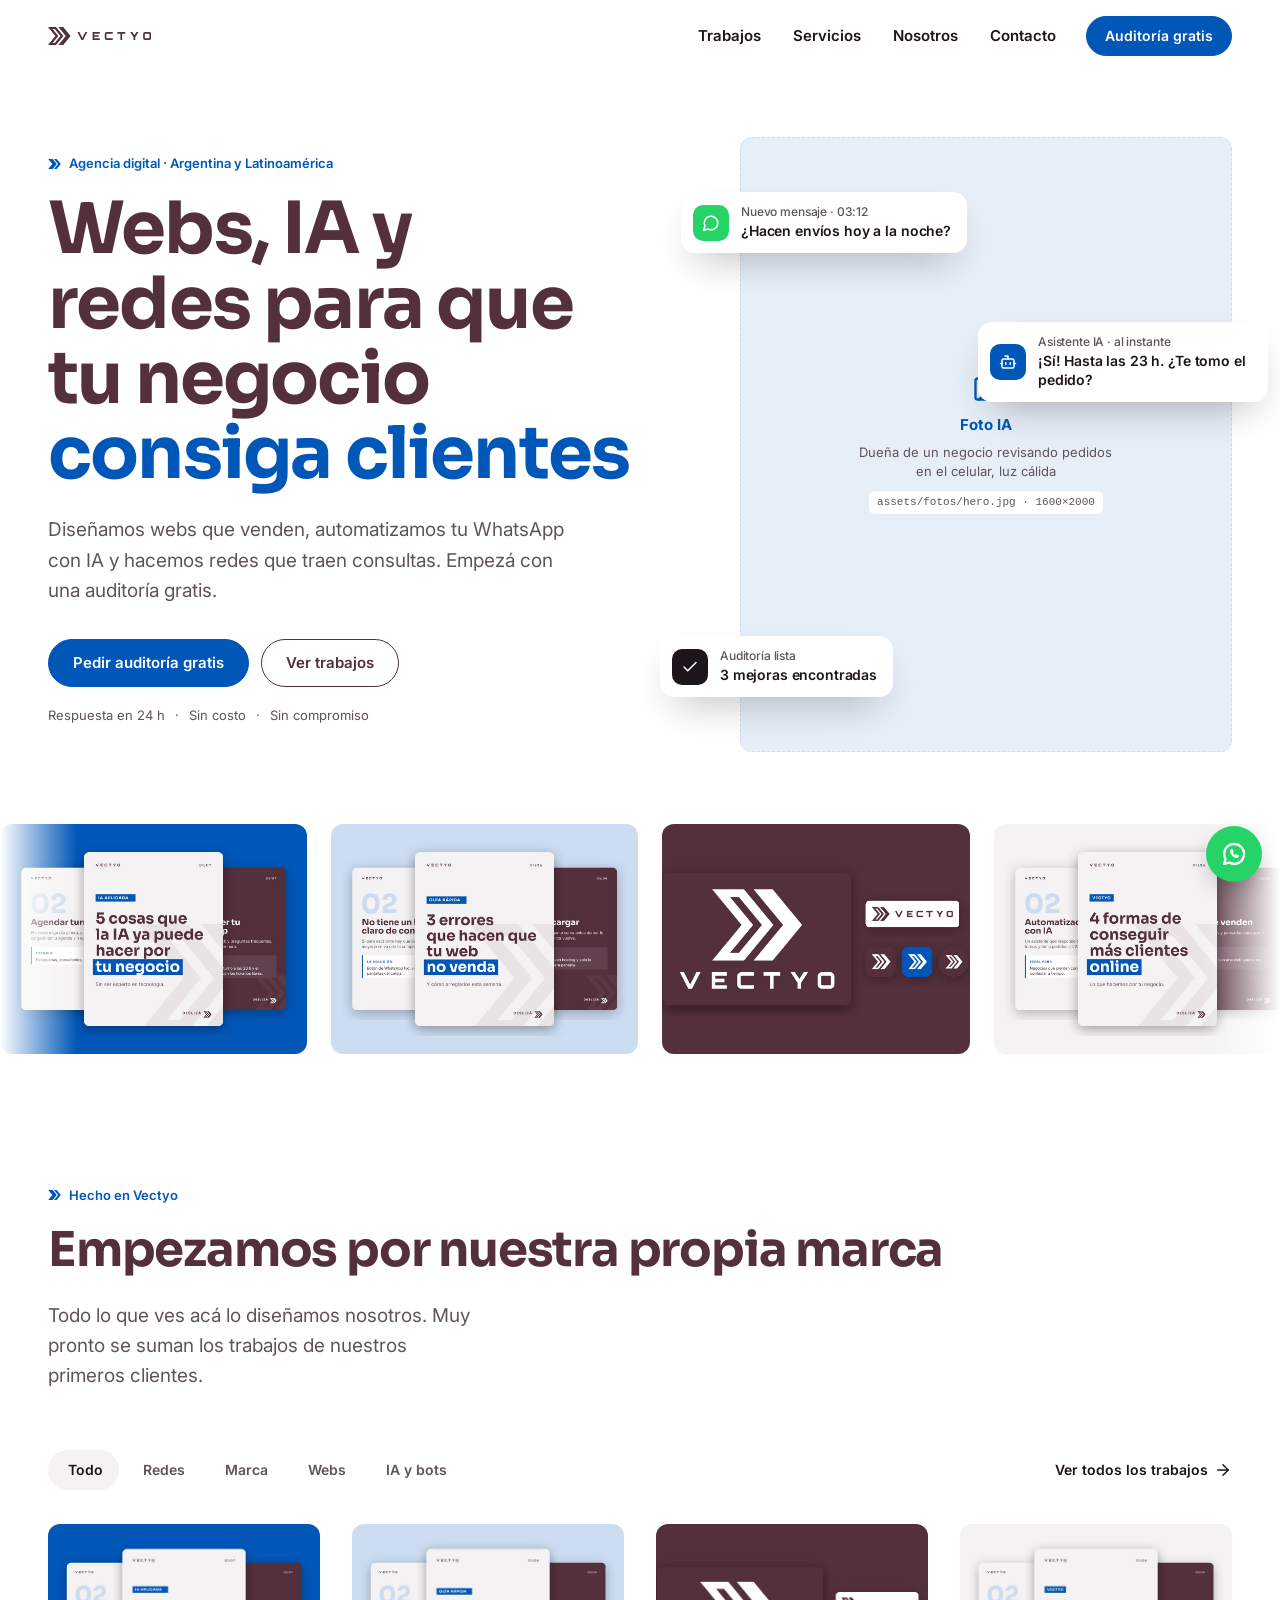
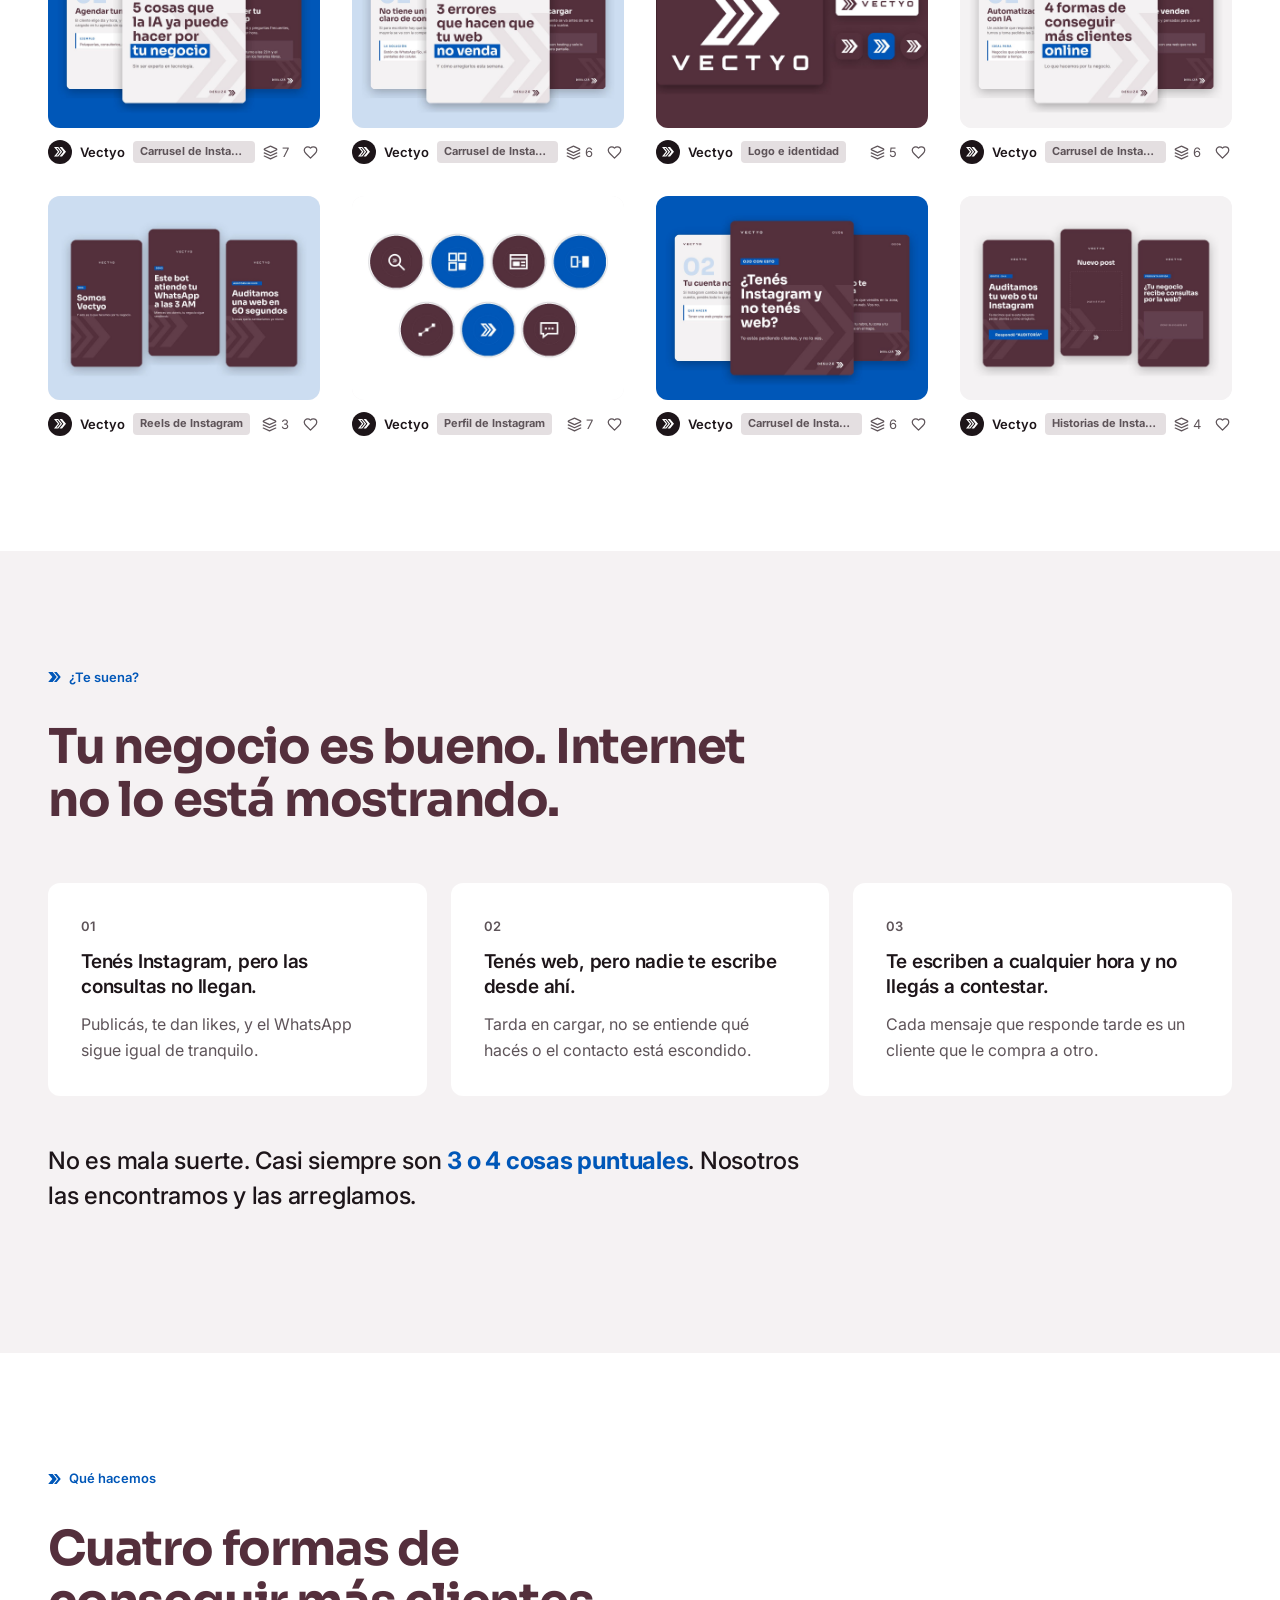
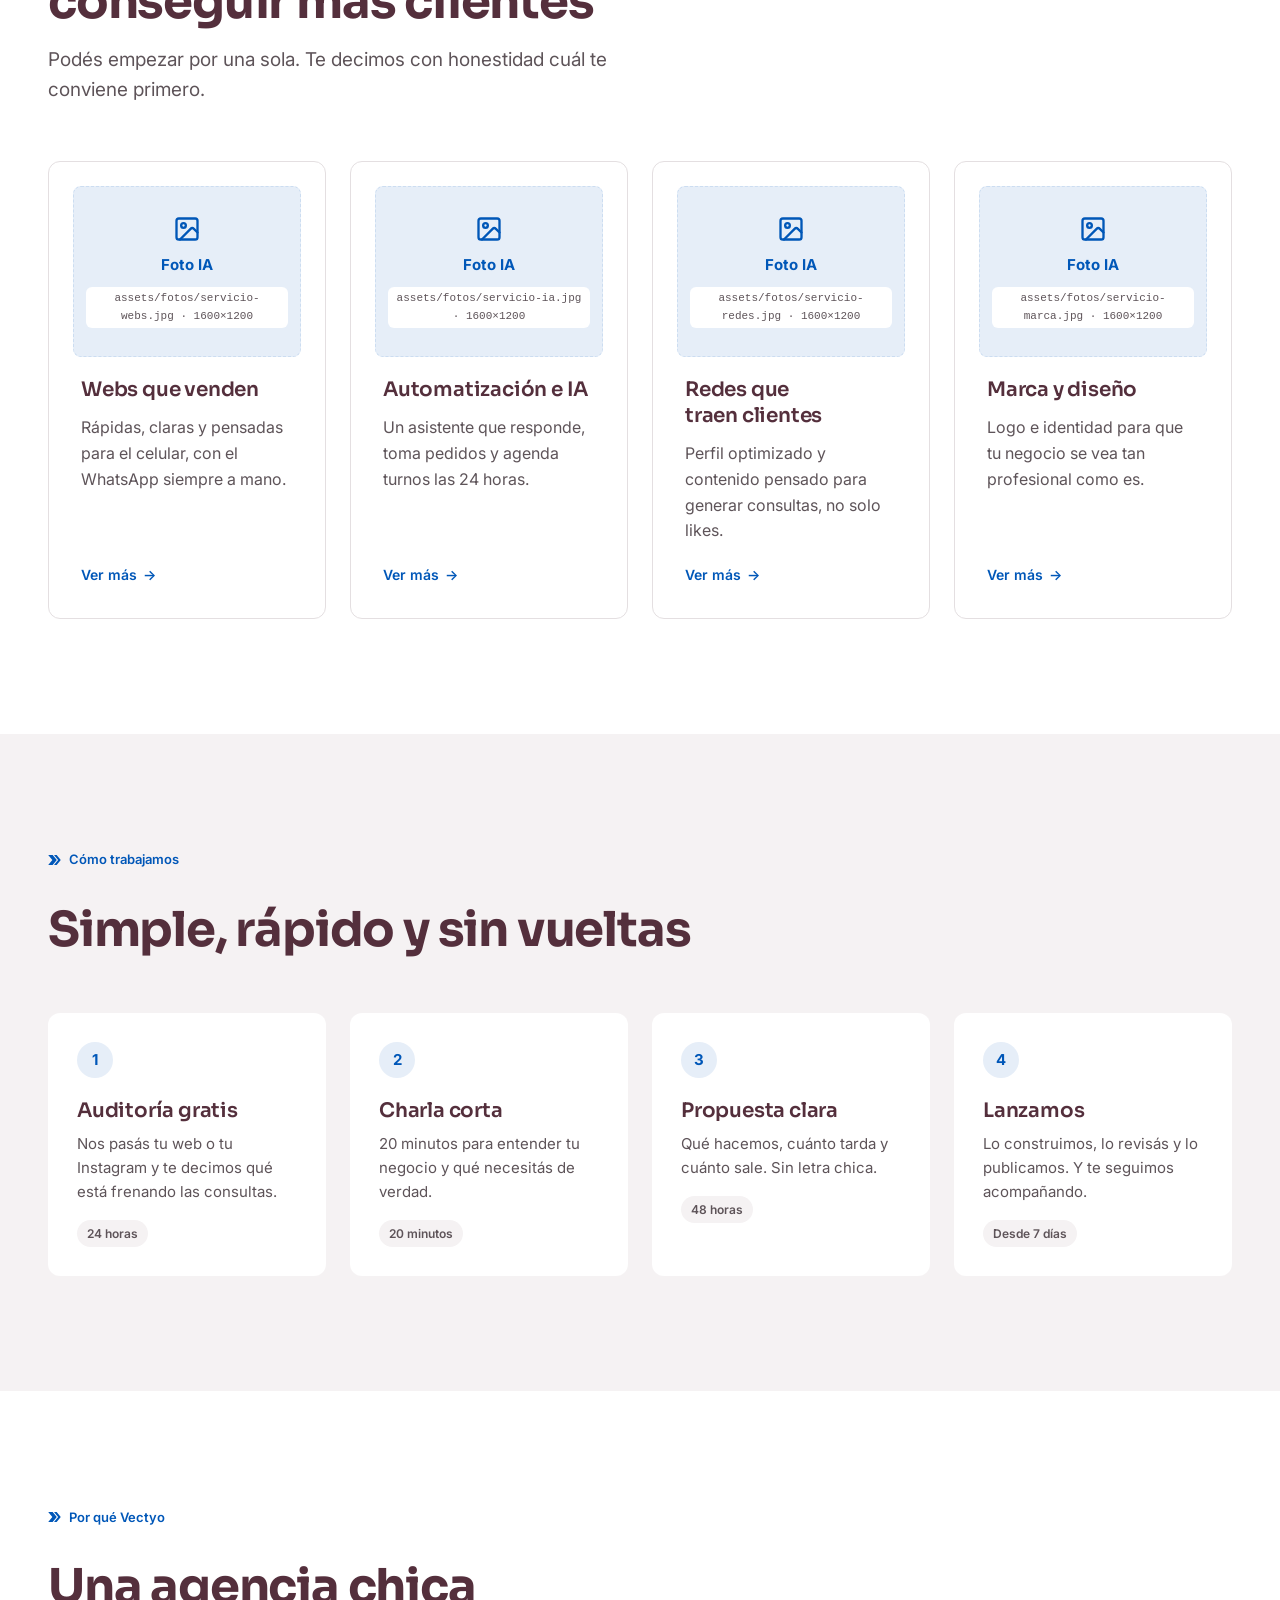
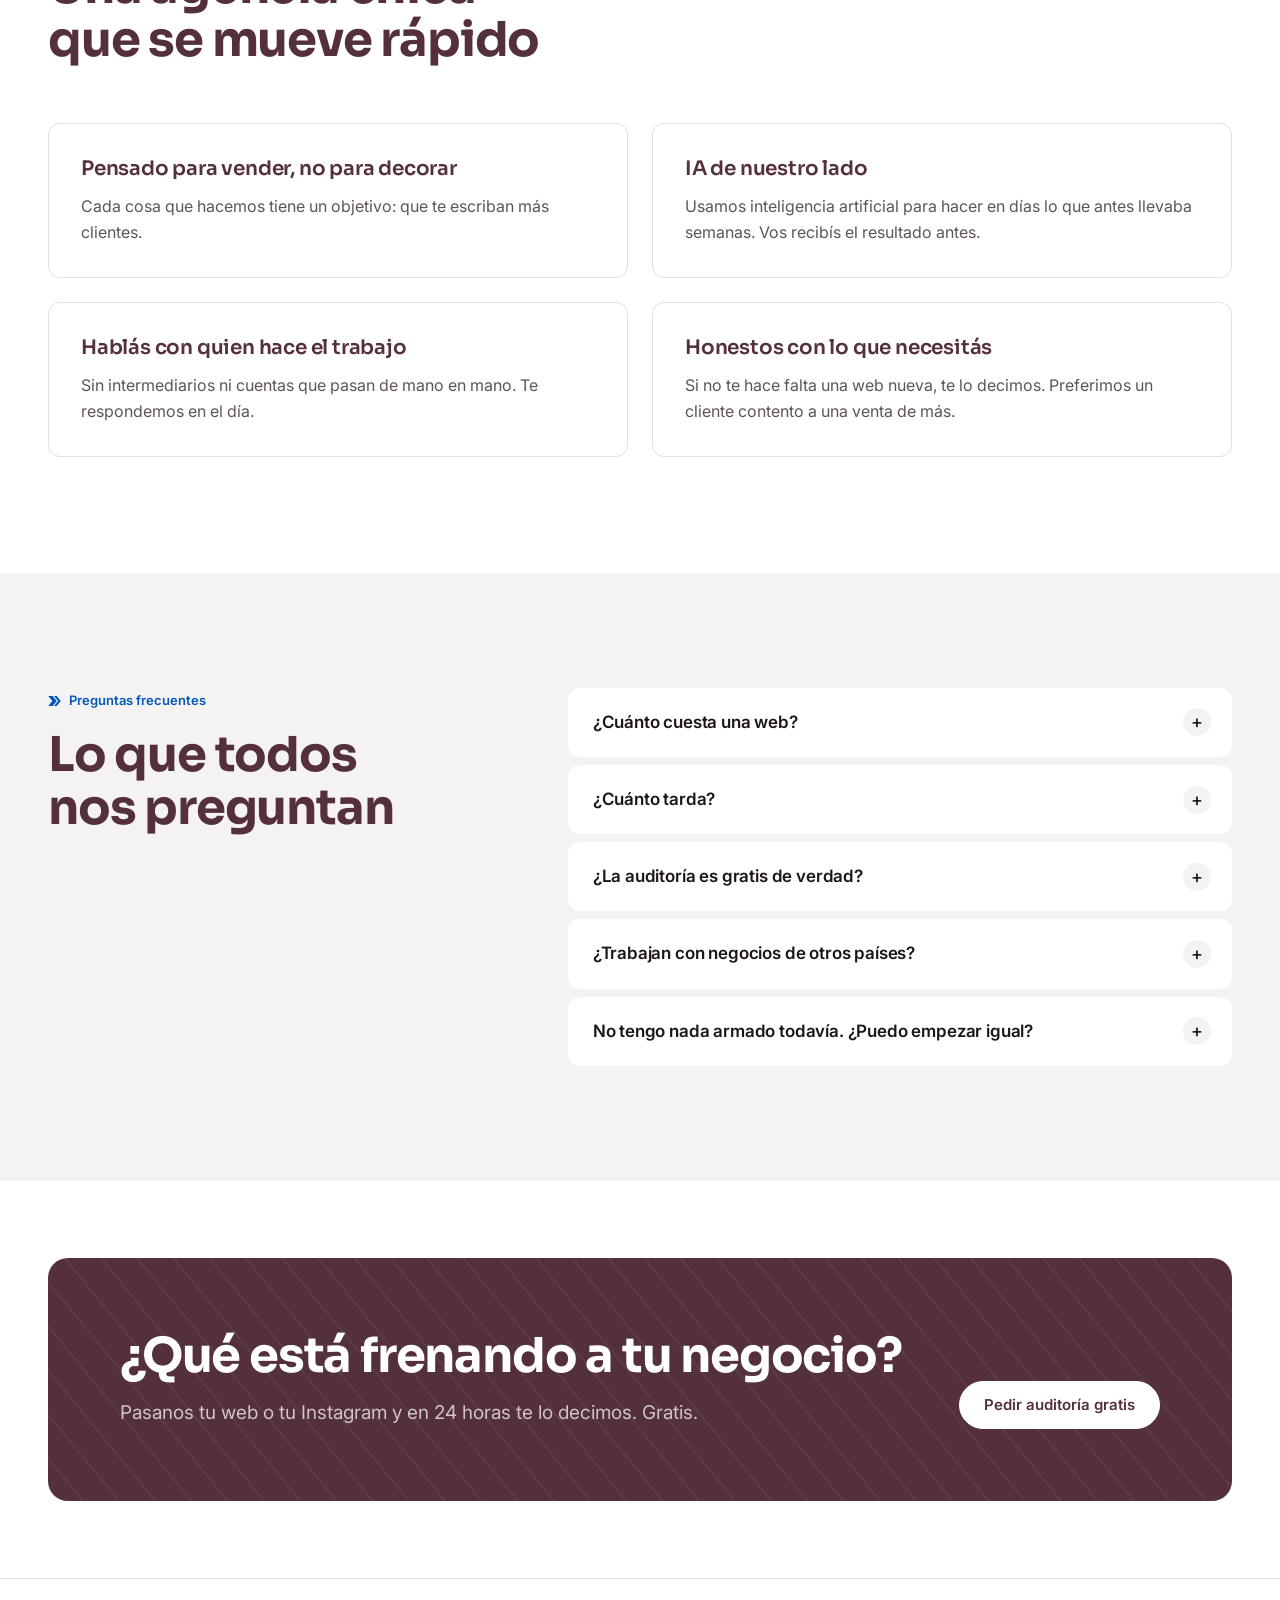
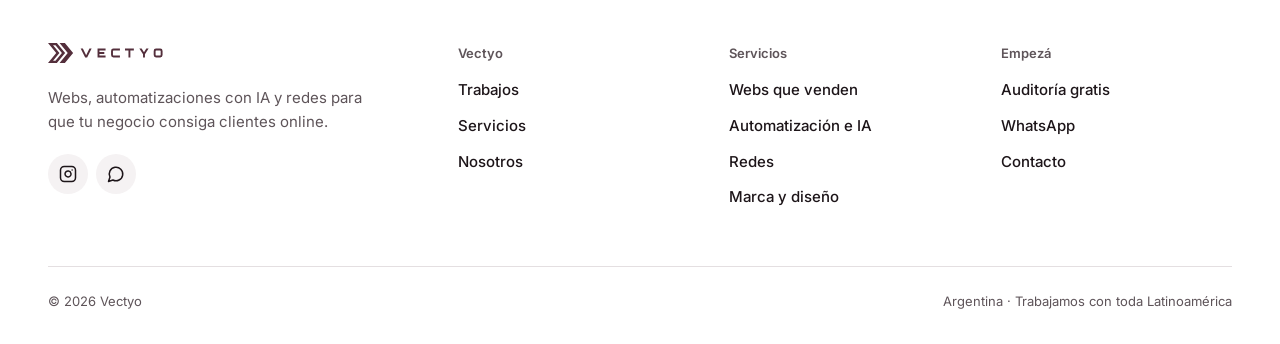
==== commit d1e79ab1: "Aplicar la identidad del Brand Book v1.0: ciruela y azul - Paleta nueva: ciruela #542F3C (títulos, b" ====
--- a/index.html
+++ b/index.html
@@ -17,7 +17,7 @@
 <link rel="apple-touch-icon" href="assets/vectyo-favicon-180px.png">
 <link rel="preconnect" href="https://fonts.googleapis.com">
 <link rel="preconnect" href="https://fonts.gstatic.com" crossorigin>
-<link rel="stylesheet" href="https://fonts.googleapis.com/css2?family=Mona+Sans:wdth,wght@75..125,200..900&display=swap">
+<link rel="stylesheet" href="https://fonts.googleapis.com/css2?family=Sora:wght@400;600;700&family=Inter:wght@400;500;600;700&display=swap">
 <link rel="stylesheet" href="assets/styles.css">
 <script src="assets/main.js" defer></script>
 </head>
--- a/assets/styles.css
+++ b/assets/styles.css
@@ -1,30 +1,33 @@
 /* ==========================================================
-   Vectyo · sistema de diseño v2 (estilo galería)
-   Blanco, mucho aire, el contenido visual manda.
-   Un único acento: --acento. Para cambiar el color de marca, cambiar solo esa variable.
+   Vectyo · sistema de diseño v3 (Brand Book v1.0, 2026-11-24)
+   Manual: marca/Vectyo-Brand-Book.pdf · tokens: marca/kit/tokens.css
+   Ciruela domina, azul marca la acción. El hover del azul es ciruela.
+   Regla: nunca texto azul sobre ciruela ni ciruela sobre azul (1,65:1).
    ========================================================== */
 
 :root {
-  /* Paleta de marca (tierra): dorado → ladrillo */
-  --oro: #d2ae61;      /* solo sobre fondos oscuros o decorativo (2,1:1 sobre blanco) */
-  --ocre: #c8924d;     /* decorativo */
-  --cobre: #c17741;    /* decorativo, íconos */
-  --terracota: #a64d38;/* acento principal: 5,6:1 sobre blanco (AA) */
-  --ladrillo: #8b362c; /* hover del acento: 7,9:1 */
+  /* Colores principales (no modificar) */
+  --ciruela: #542f3c;   /* dominante: títulos, fondos institucionales · 11,4:1 sobre blanco */
+  --azul: #0057b8;      /* acción: botones, links, destacados · 6,9:1 sobre blanco */
+  --azul-20: #ccddf1;   /* acento legible sobre ciruela (8,2:1) */
+  --azul-10: #e6eef8;
+  --ciruela-10: #eeeaeb;
 
   --fondo: #ffffff;
-  --superficie: #f6f2ec;
-  --superficie-2: #ece5db;
-  --texto: #1f1714;
-  --meta: #6f645c;
-  --linea: #e9e2d8;
-  --acento: var(--terracota);
-  --acento-hover: var(--ladrillo);
-  --acento-suave: #f8efe6;
-  --acento-claro: var(--oro);
+  --superficie: #f5f2f3;   /* niebla */
+  --superficie-2: #e4dfe1; /* línea */
+  --texto: #1d1519;        /* tinta */
+  --titulos: var(--ciruela);
+  --meta: #5e5459;         /* pizarra */
+  --linea: #e4dfe1;
+  --acento: var(--azul);
+  --acento-hover: var(--ciruela);
+  --acento-suave: var(--azul-10);
+  --acento-claro: var(--azul-20);
   --whatsapp: #25d366;
 
-  --fuente: "Mona Sans", system-ui, -apple-system, "Segoe UI", Roboto, sans-serif;
+  --fuente: "Inter", system-ui, -apple-system, "Segoe UI", Roboto, sans-serif;
+  --fuente-titulos: "Sora", system-ui, -apple-system, "Segoe UI", sans-serif;
   --max: 1320px;
   --gutter: clamp(16px, 4vw, 48px);
   --r-card: 12px;
@@ -59,10 +62,10 @@
 .section--tight { padding: clamp(40px, 6vw, 72px) 0; }
 
 /* ---------- Tipografía ---------- */
-h1, h2, h3 { margin: 0; font-weight: 700; letter-spacing: -0.02em; text-wrap: balance; }
+h1, h2, h3 { margin: 0; font-family: var(--fuente-titulos); font-weight: 700; letter-spacing: -0.025em; text-wrap: balance; color: var(--titulos); }
 h1 { font-size: clamp(40px, 6vw, 72px); line-height: 1.04; }
 h2 { font-size: clamp(30px, 3.8vw, 48px); line-height: 1.1; }
-h3 { font-size: 20px; line-height: 1.3; letter-spacing: -0.01em; }
+h3 { font-size: 20px; line-height: 1.3; letter-spacing: -0.01em; font-weight: 600; }
 .hl { color: var(--acento); }
 
 .eyebrow {
@@ -83,19 +86,19 @@
 .btn {
   display: inline-flex; align-items: center; justify-content: center; gap: 8px;
   min-height: 48px; padding: 0 24px; border-radius: var(--r-pill);
-  background: var(--texto); color: #fff; border: 1px solid var(--texto);
+  background: var(--ciruela); color: #fff; border: 1px solid var(--ciruela);
   font: 600 15px/1 var(--fuente); text-decoration: none; cursor: pointer;
   transition: background var(--t) var(--ease), color var(--t) var(--ease), border-color var(--t) var(--ease), transform var(--t) var(--ease);
 }
-.btn:hover { background: #3a2e28; border-color: #3a2e28; }
+.btn:hover { background: var(--texto); border-color: var(--texto); }
 .btn:active { transform: scale(.98); }
 .btn--acento { background: var(--acento); border-color: var(--acento); }
 .btn--acento:hover { background: var(--acento-hover); border-color: var(--acento-hover); }
-.btn--ghost { background: transparent; color: var(--texto); border-color: var(--linea); }
-.btn--ghost:hover { background: var(--superficie); border-color: var(--superficie); }
+.btn--ghost { background: transparent; color: var(--ciruela); border-color: var(--ciruela); }
+.btn--ghost:hover { background: var(--ciruela); color: #fff; border-color: var(--ciruela); }
 .btn--sm { min-height: 40px; padding: 0 18px; font-size: 14px; }
-.btn--blanco { background: #fff; color: var(--texto); border-color: #fff; }
-.btn--blanco:hover { background: var(--superficie); border-color: var(--superficie); }
+.btn--blanco { background: #fff; color: var(--ciruela); border-color: #fff; }
+.btn--blanco:hover { background: var(--azul-10); border-color: var(--azul-10); }
 .actions { display: flex; flex-wrap: wrap; gap: 12px; align-items: center; }
 .note { font-size: 13px; color: var(--meta); margin-top: 18px; }
 .note span + span::before { content: "·"; margin: 0 10px; }
@@ -110,7 +113,7 @@
   -webkit-backdrop-filter: saturate(180%) blur(16px); backdrop-filter: saturate(180%) blur(16px);
 }
 .header__inner { display: flex; align-items: center; justify-content: space-between; height: 72px; gap: 24px; }
-.brand { display: inline-flex; color: var(--texto); }
+.brand { display: inline-flex; color: var(--ciruela); }
 .brand svg { height: 18px; width: auto; }
 .nav { display: flex; align-items: center; gap: 4px; }
 .nav a:not(.btn) {
@@ -167,11 +170,11 @@
   position: absolute; z-index: 2; display: flex; align-items: center; gap: 12px;
   background: #fff; border-radius: 14px; padding: 12px 16px 12px 12px; max-width: 290px;
   font-size: 14px; font-weight: 600; line-height: 1.35; letter-spacing: -0.01em;
-  box-shadow: 0 18px 40px -16px rgb(31 23 20 / .35);
+  box-shadow: 0 18px 40px -16px rgb(29 21 25 / .35);
   animation: flotar 6s ease-in-out infinite;
 }
 .flotante small { display: block; font-size: 12px; font-weight: 500; color: var(--meta); margin-bottom: 2px; }
-.flotante__icono { width: 36px; height: 36px; flex: none; border-radius: 10px; display: grid; place-items: center; background: var(--cobre); color: #fff; }
+.flotante__icono { width: 36px; height: 36px; flex: none; border-radius: 10px; display: grid; place-items: center; background: var(--azul); color: #fff; }
 .flotante__icono .icon { width: 18px; height: 18px; }
 .flotante__icono--wa { background: var(--whatsapp); }
 .flotante__icono--ok { background: var(--texto); }
@@ -302,7 +305,7 @@
 
 /* ---------- Visor de piezas ---------- */
 .visor { width: min(1100px, calc(100vw - 32px)); max-height: calc(100dvh - 32px); padding: 0; border: 0; border-radius: 16px; background: #fff; color: var(--texto); }
-.visor::backdrop { background: rgb(31 23 20 / .72); }
+.visor::backdrop { background: rgb(29 21 25 / .72); }
 .visor[open] { animation: visor-in 250ms var(--ease); }
 @keyframes visor-in { from { opacity: 0; transform: translateY(12px); } }
 .visor__head { display: flex; align-items: center; gap: 12px; padding: 18px 20px; border-bottom: 1px solid var(--linea); }
@@ -326,7 +329,7 @@
 .card p { margin: 0; color: var(--meta); }
 .card__num { font-size: 13px; font-weight: 600; color: var(--meta); }
 a.card { text-decoration: none; transition: box-shadow var(--t) var(--ease), border-color var(--t) var(--ease); }
-a.card:hover { box-shadow: 0 10px 30px -12px rgb(31 23 20 / .18); border-color: transparent; }
+a.card:hover { box-shadow: 0 10px 30px -12px rgb(29 21 25 / .18); border-color: transparent; }
 .card__more { margin-top: auto; padding-top: 8px; font-size: 14px; font-weight: 600; color: var(--acento); display: inline-flex; align-items: center; gap: 6px; }
 .card__more::after { content: "→"; transition: transform var(--t) var(--ease); }
 a.card:hover .card__more::after, a:hover > .card__more::after { transform: translateX(3px); }
@@ -380,11 +383,11 @@
 
 /* ---------- Banda CTA ---------- */
 .cta-band { padding: clamp(48px, 6vw, 80px) 0; background: transparent !important; }
-.cta-band__inner { background: var(--texto); color: #fff; border-radius: 20px; padding: clamp(36px, 6vw, 72px); display: grid; grid-template-columns: 1fr auto; gap: 32px; align-items: end; }
+.cta-band__inner { background: var(--ciruela) repeating-linear-gradient(50.6deg, transparent 0 26px, rgb(255 255 255 / .05) 26px 28px); color: #fff; border-radius: 20px; padding: clamp(36px, 6vw, 72px); display: grid; grid-template-columns: 1fr auto; gap: 32px; align-items: end; }
 .cta-band h2 { color: #fff; }
 .cta-band .lead, .cta-band p { color: rgb(255 255 255 / .72); margin: 16px 0 0; }
 .cta-band .eyebrow { color: var(--acento-claro); }
-.cta-band .btn { background: #fff; color: var(--texto); border-color: #fff; }
+.cta-band .btn { background: #fff; color: var(--ciruela); border-color: #fff; }
 .cta-band .btn:hover { background: var(--superficie); }
 @media (max-width: 760px) { .cta-band__inner { grid-template-columns: 1fr; align-items: start; } }
 
@@ -397,7 +400,7 @@
   background: var(--superficie); border: 1px solid transparent; border-radius: 10px; padding: 13px 16px;
   transition: border-color var(--t), background var(--t), box-shadow var(--t);
 }
-.field input::placeholder, .field textarea::placeholder { color: #968a80; }
+.field input::placeholder, .field textarea::placeholder { color: #8a7f85; }
 .field input:hover, .field select:hover, .field textarea:hover { background: var(--superficie-2); }
 .field input:focus, .field select:focus, .field textarea:focus { outline: none; background: #fff; border-color: var(--acento); box-shadow: 0 0 0 4px var(--acento-suave); }
 .field textarea { min-height: 110px; resize: vertical; }
@@ -409,7 +412,7 @@
 @media (max-width: 860px) { .split { grid-template-columns: 1fr; } }
 
 /* ---------- Auditoría de ejemplo ---------- */
-.audit-card { background: #fff; border-radius: 16px; padding: 24px; border: 1px solid var(--linea); box-shadow: 0 30px 60px -30px rgb(31 23 20 / .25); width: 100%; max-width: 440px; }
+.audit-card { background: #fff; border-radius: 16px; padding: 24px; border: 1px solid var(--linea); box-shadow: 0 30px 60px -30px rgb(29 21 25 / .25); width: 100%; max-width: 440px; }
 .audit-card__top { display: flex; justify-content: space-between; align-items: center; margin-bottom: 16px; gap: 12px; }
 .audit-card__tag { font-size: 12px; font-weight: 600; color: var(--meta); }
 .audit-card__url { font-size: 13px; font-weight: 600; background: var(--superficie); border-radius: var(--r-pill); padding: 5px 12px; }
@@ -451,12 +454,12 @@
 @media (max-width: 860px) { .footer__grid { grid-template-columns: 1fr 1fr; } .footer__grid > :first-child { grid-column: 1 / -1; } }
 
 /* ---------- WhatsApp flotante ---------- */
-.wa-float { position: fixed; right: 18px; bottom: 18px; z-index: 60; width: 56px; height: 56px; border-radius: 50%; background: var(--whatsapp); color: #fff; display: grid; place-items: center; box-shadow: 0 10px 24px -8px rgb(31 23 20 / .4); transition: transform var(--t) var(--ease); }
+.wa-float { position: fixed; right: 18px; bottom: 18px; z-index: 60; width: 56px; height: 56px; border-radius: 50%; background: var(--whatsapp); color: #fff; display: grid; place-items: center; box-shadow: 0 10px 24px -8px rgb(29 21 25 / .4); transition: transform var(--t) var(--ease); }
 .wa-float:hover { transform: scale(1.06); }
 .wa-float svg { width: 28px; height: 28px; }
 
 /* ---------- Selector de colores de prueba (?colores) ---------- */
-.colores { position: fixed; left: 16px; bottom: 16px; z-index: 80; background: #fff; border-radius: 14px; padding: 14px; box-shadow: 0 18px 40px -12px rgb(31 23 20 / .35); font-size: 13px; width: 236px; }
+.colores { position: fixed; left: 16px; bottom: 16px; z-index: 80; background: #fff; border-radius: 14px; padding: 14px; box-shadow: 0 18px 40px -12px rgb(29 21 25 / .35); font-size: 13px; width: 236px; }
 .colores p { margin: 0 0 10px; display: flex; justify-content: space-between; }
 .colores p span { color: var(--meta); font-family: ui-monospace, monospace; }
 .colores__lista { display: grid; grid-template-columns: repeat(7, 1fr); gap: 6px; }
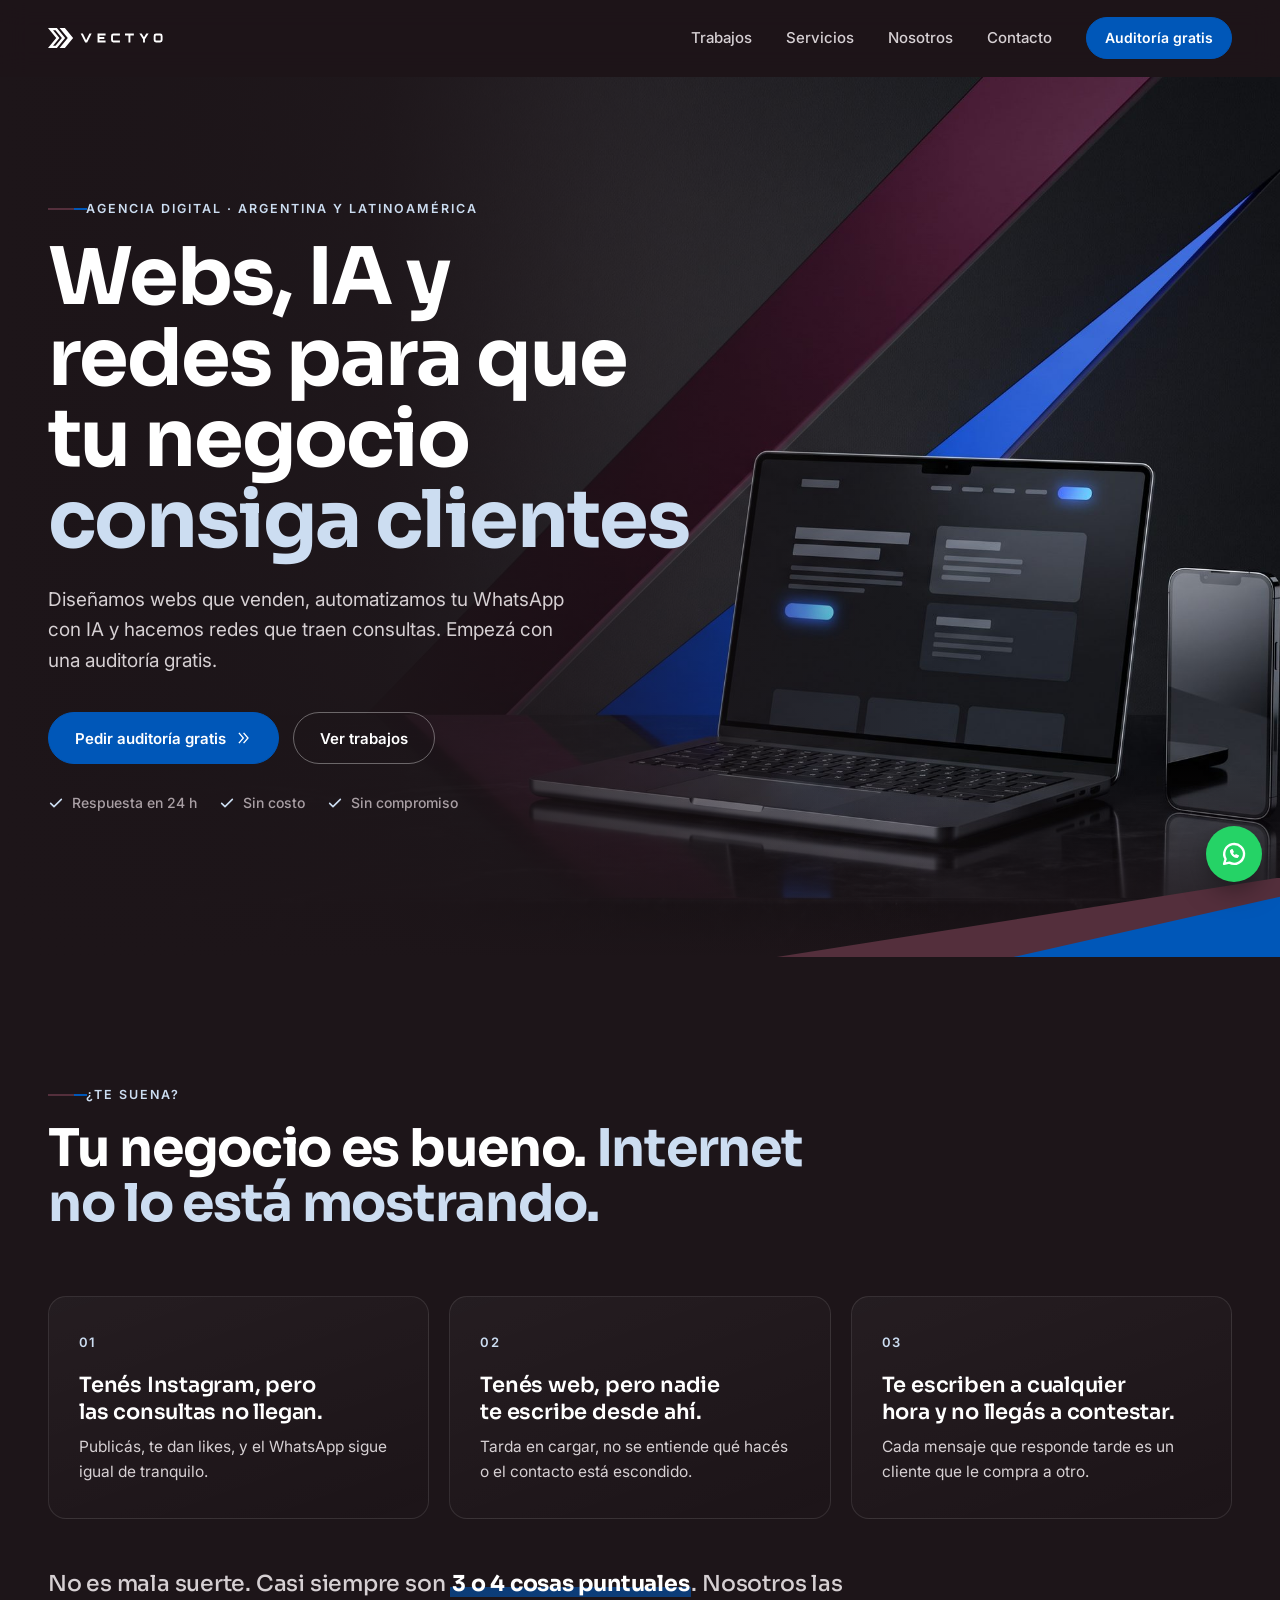
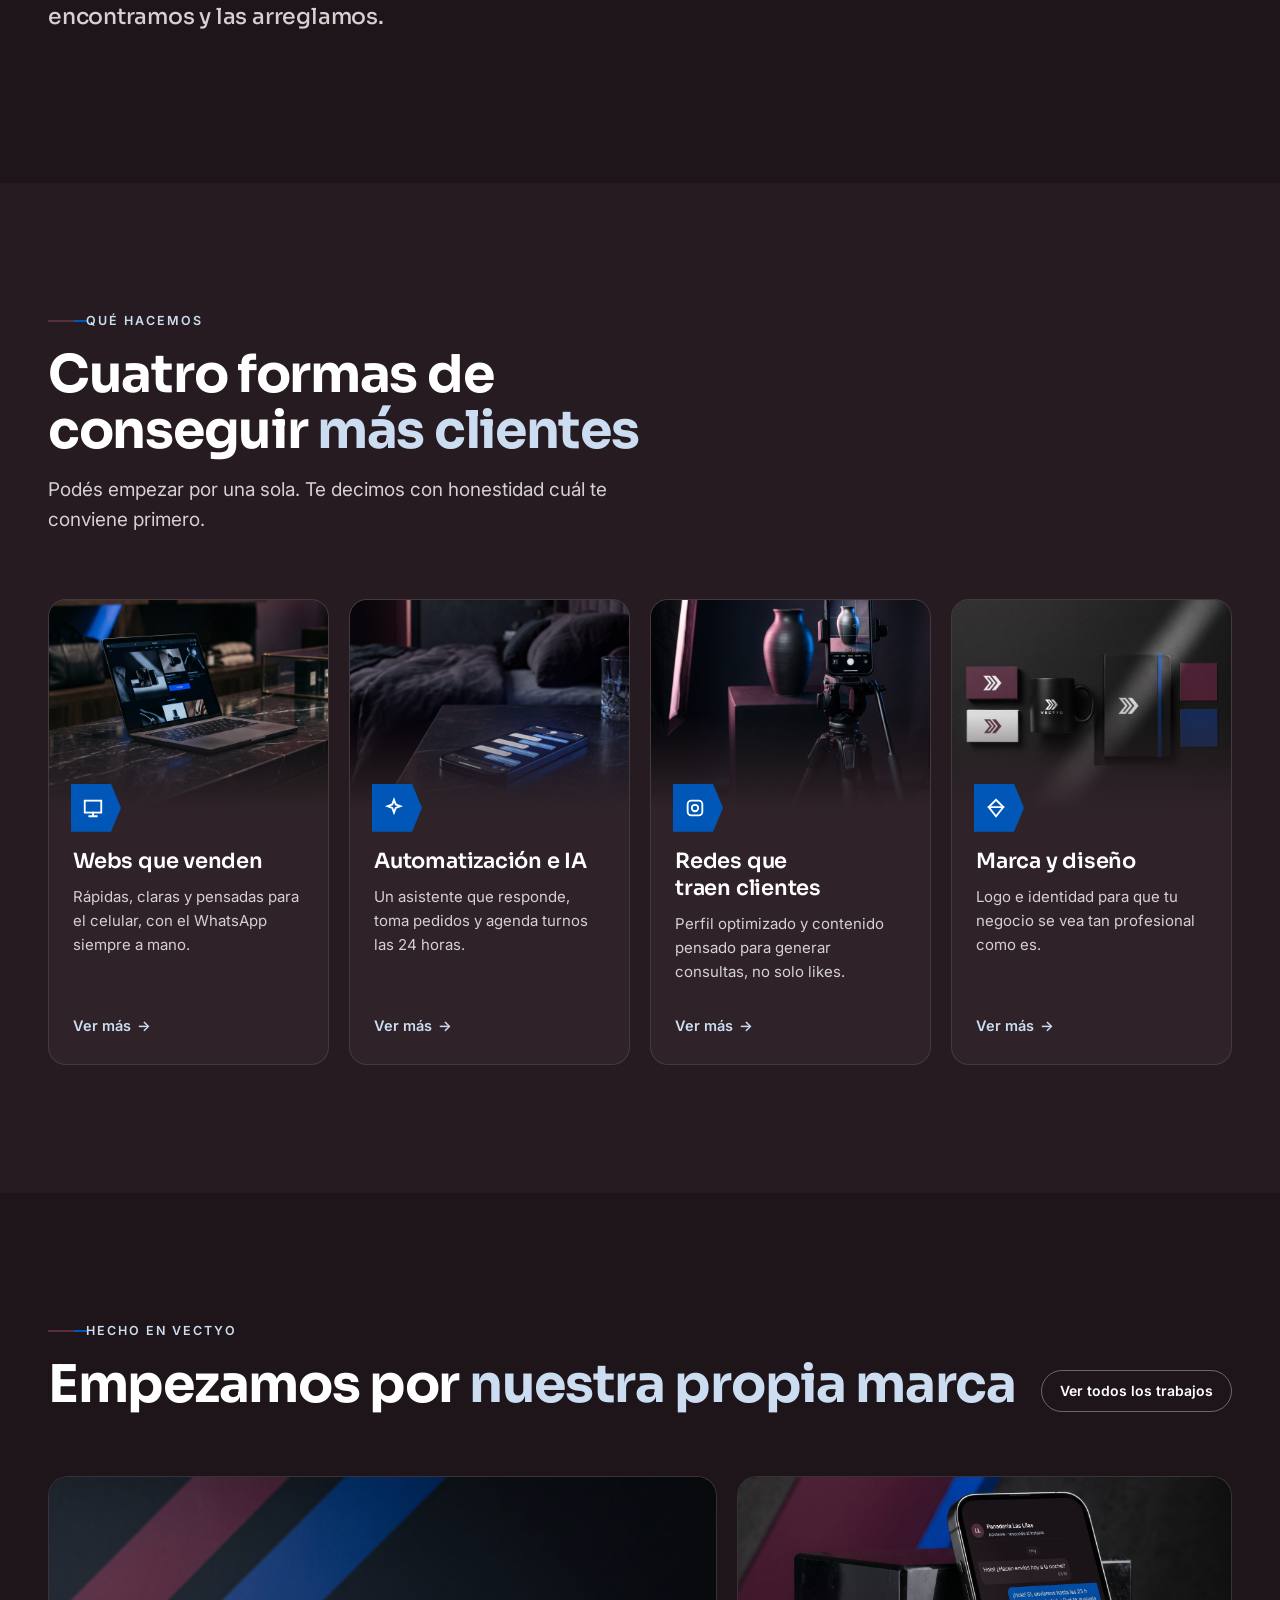
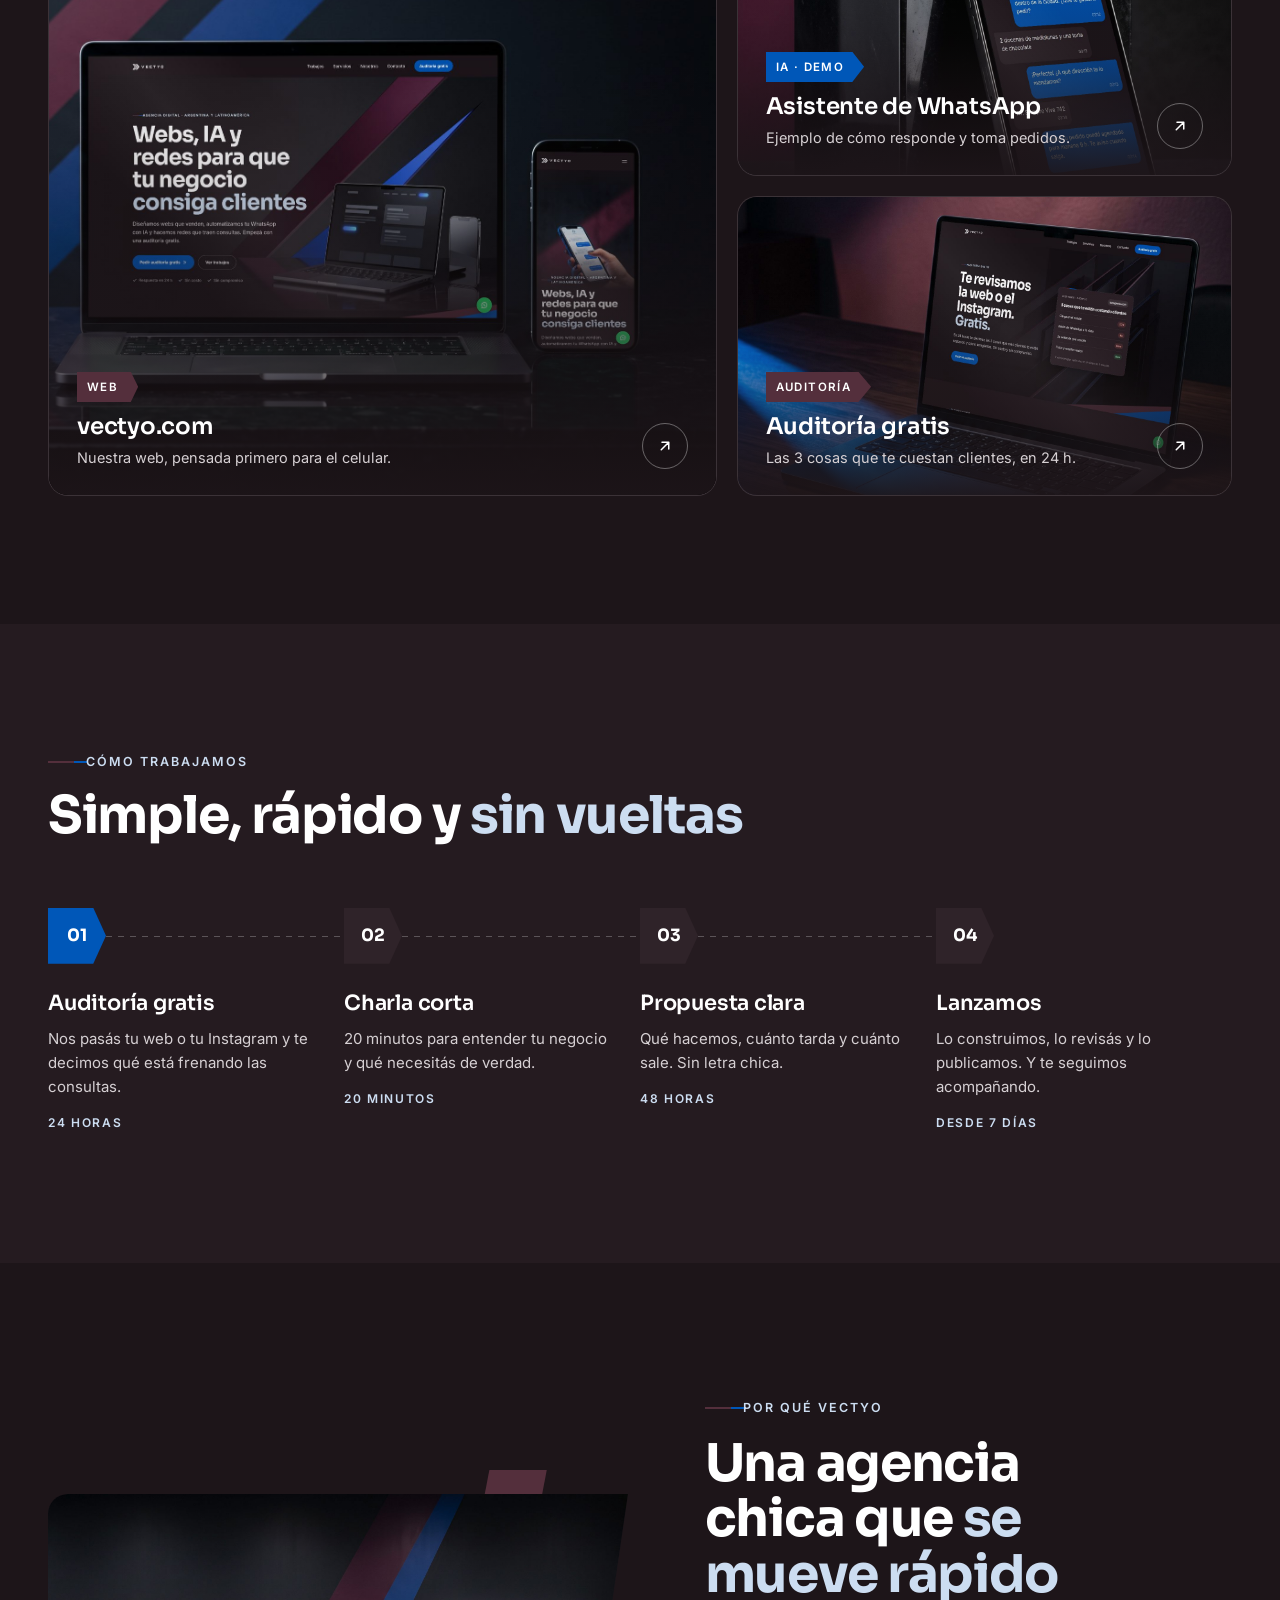
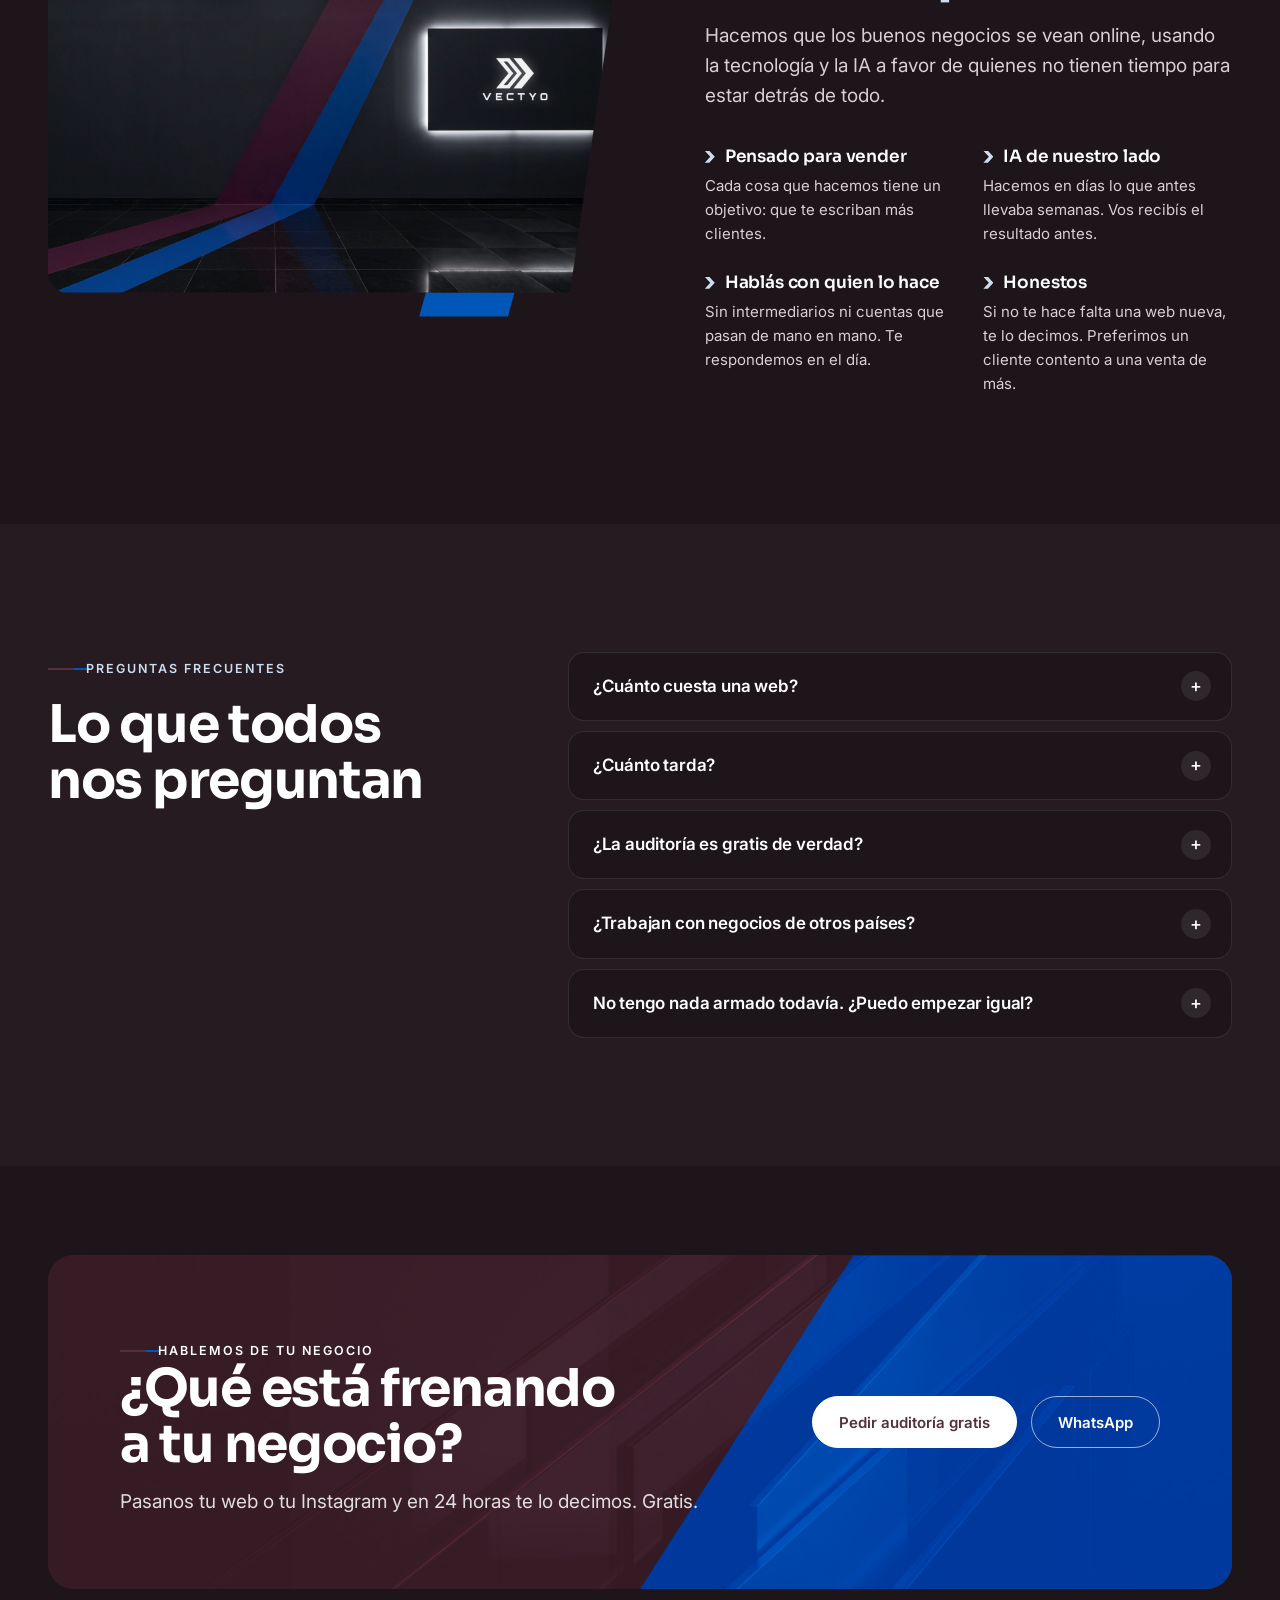
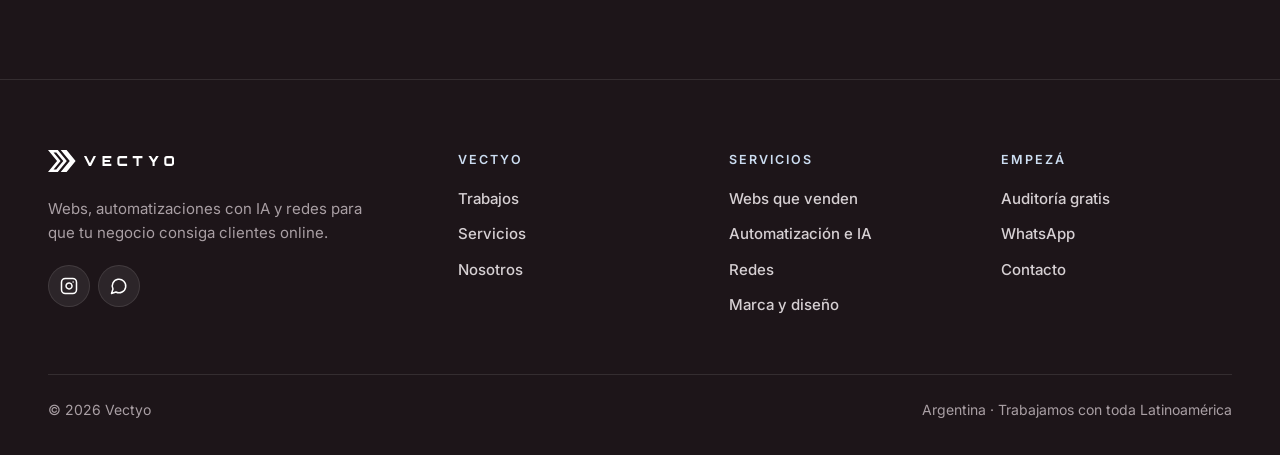
==== commit 690da107: "Pasar la web a modo oscuro con fotos de Artlist - Fondo tinta #1D1519; ciruela y azul como formas, b" ====
--- a/index.html
+++ b/index.html
@@ -5,7 +5,7 @@
 <meta name="viewport" content="width=device-width, initial-scale=1">
 <title>Vectyo · Webs, IA y marketing para conseguir clientes</title>
 <meta name="description" content="Agencia digital para negocios de Argentina y Latinoamérica: webs que venden, automatizaciones con IA y redes que traen consultas. Pedí tu auditoría gratis.">
-<meta name="theme-color" content="#ffffff">
+<meta name="theme-color" content="#1d1519">
 <meta property="og:type" content="website">
 <meta property="og:site_name" content="Vectyo">
 <meta property="og:title" content="Vectyo · Webs, IA y marketing para conseguir clientes">
@@ -37,282 +37,105 @@
   </div>
 </header>
 <main id="contenido">
-<section class="hero hero--split">
-  <div class="container hero__grid">
+<section class="hero hero--foto">
+  <picture class="hero__foto">
+    <source media="(max-width: 640px)" srcset="assets/fotos/hero.jpg">
+    <img src="assets/fotos/hero-escena.jpg" alt="Notebook y celular sobre piedra negra, con haces de luz ciruela y azul" fetchpriority="high" decoding="async">
+  </picture>
+  <div class="container">
     <div class="hero__texto">
       <p class="eyebrow">Agencia digital · Argentina y Latinoamérica</p>
       <h1 data-palabras>Webs, IA y redes para que tu negocio <span class="hl">consiga clientes</span></h1>
       <p class="lead">Diseñamos webs que venden, automatizamos tu WhatsApp con IA y hacemos redes que traen consultas. Empezá con una auditoría gratis.</p>
       <div class="actions">
-        <a class="btn btn--acento" href="auditoria.html">Pedir auditoría gratis</a>
+        <a class="btn btn--acento" href="auditoria.html">Pedir auditoría gratis <svg class="icon" viewBox="0 0 24 24" aria-hidden="true" style="stroke-linecap:square;stroke-linejoin:miter"><path d="M5 5l6 7-6 7M12 5l6 7-6 7"/></svg></a>
         <a class="btn btn--ghost" href="#trabajos">Ver trabajos</a>
       </div>
-      <p class="note"><span>Respuesta en 24 h</span><span>Sin costo</span><span>Sin compromiso</span></p>
-    </div>
-
-    <div class="hero__visual">
-      <figure class="foto hero__foto foto--vacia" style="aspect-ratio:4 / 5" aria-hidden="true"><div class="foto__aviso"><svg class="icon" viewBox="0 0 24 24" aria-hidden="true"><path d="m21 15-3.086-3.086a2 2 0 0 0-2.828 0L6 21"/><rect width="18" height="18" x="3" y="3" rx="2"/><circle cx="9" cy="9" r="2"/></svg><strong>Foto IA</strong><span>Dueña de un negocio revisando pedidos en el celular, luz cálida</span><code>assets/fotos/hero.jpg · 1600×2000</code></div></figure>
-      <!-- Tarjetas ilustrativas: muestran cómo funciona un asistente, no son datos reales -->
-      <div class="flotante flotante--chat" aria-hidden="true">
-        <span class="flotante__icono flotante__icono--wa"><svg class="icon" viewBox="0 0 24 24"><path d="M7.9 20A9 9 0 1 0 4 16.1L2 22Z"/></svg></span>
-        <span><small>Nuevo mensaje · 03:12</small>¿Hacen envíos hoy a la noche?</span>
-      </div>
-      <div class="flotante flotante--bot" aria-hidden="true">
-        <span class="flotante__icono"><svg class="icon" viewBox="0 0 24 24"><path d="M12 8V4H8"/><rect width="16" height="12" x="4" y="8" rx="2"/><path d="M2 14h2"/><path d="M20 14h2"/><path d="M15 13v2"/><path d="M9 13v2"/></svg></span>
-        <span><small>Asistente IA · al instante</small>¡Sí! Hasta las 23 h. ¿Te tomo el pedido?</span>
-      </div>
-      <div class="flotante flotante--audit" aria-hidden="true">
-        <span class="flotante__icono flotante__icono--ok"><svg class="icon" viewBox="0 0 24 24"><path d="M20 6 9 17l-5-5"/></svg></span>
-        <span><small>Auditoría lista</small>3 mejoras encontradas</span>
-      </div>
-    </div>
-  </div>
-  <div class="marquee" aria-label="Algunas piezas diseñadas por Vectyo" role="img">
-  <div class="marquee__track"><div class="marquee__item"><img src="assets/trabajos/carrusel-ia.jpg" alt="" width="1200" height="900" loading="eager" decoding="async"></div><div class="marquee__item"><img src="assets/trabajos/carrusel-errores-web.jpg" alt="" width="1200" height="900" loading="eager" decoding="async"></div><div class="marquee__item"><img src="assets/trabajos/identidad-vectyo.jpg" alt="" width="1200" height="900" loading="eager" decoding="async"></div><div class="marquee__item"><img src="assets/trabajos/carrusel-que-hacemos.jpg" alt="" width="1200" height="900" loading="eager" decoding="async"></div><div class="marquee__item"><img src="assets/trabajos/reels-portadas.jpg" alt="" width="1200" height="900" loading="eager" decoding="async"></div><div class="marquee__item"><img src="assets/trabajos/destacadas.jpg" alt="" width="1200" height="900" loading="eager" decoding="async"></div><div class="marquee__item"><img src="assets/trabajos/carrusel-instagram-no-alcanza.jpg" alt="" width="1200" height="900" loading="eager" decoding="async"></div><div class="marquee__item"><img src="assets/trabajos/historias.jpg" alt="" width="1200" height="900" loading="eager" decoding="async"></div><div class="marquee__item"><img src="assets/trabajos/carrusel-auditoria.jpg" alt="" width="1200" height="900" loading="eager" decoding="async"></div><div class="marquee__item"><img src="assets/trabajos/plantillas-carrusel.jpg" alt="" width="1200" height="900" loading="eager" decoding="async"></div><span style="display:contents" aria-hidden="true"><div class="marquee__item"><img src="assets/trabajos/carrusel-ia.jpg" alt="" width="1200" height="900" loading="eager" decoding="async"></div><div class="marquee__item"><img src="assets/trabajos/carrusel-errores-web.jpg" alt="" width="1200" height="900" loading="eager" decoding="async"></div><div class="marquee__item"><img src="assets/trabajos/identidad-vectyo.jpg" alt="" width="1200" height="900" loading="eager" decoding="async"></div><div class="marquee__item"><img src="assets/trabajos/carrusel-que-hacemos.jpg" alt="" width="1200" height="900" loading="eager" decoding="async"></div><div class="marquee__item"><img src="assets/trabajos/reels-portadas.jpg" alt="" width="1200" height="900" loading="eager" decoding="async"></div><div class="marquee__item"><img src="assets/trabajos/destacadas.jpg" alt="" width="1200" height="900" loading="eager" decoding="async"></div><div class="marquee__item"><img src="assets/trabajos/carrusel-instagram-no-alcanza.jpg" alt="" width="1200" height="900" loading="eager" decoding="async"></div><div class="marquee__item"><img src="assets/trabajos/historias.jpg" alt="" width="1200" height="900" loading="eager" decoding="async"></div><div class="marquee__item"><img src="assets/trabajos/carrusel-auditoria.jpg" alt="" width="1200" height="900" loading="eager" decoding="async"></div><div class="marquee__item"><img src="assets/trabajos/plantillas-carrusel.jpg" alt="" width="1200" height="900" loading="eager" decoding="async"></div></span></div>
-</div>
-</section>
-
-<section class="section" id="trabajos" style="padding-top:clamp(40px,5vw,64px)">
-  <div class="container">
-    <div class="section-head section-head--row">
-      <div>
-        <p class="eyebrow">Hecho en Vectyo</p>
-        <h2>Empezamos por nuestra propia marca</h2>
-      </div>
-      <p class="lead" style="margin:0;max-width:440px">Todo lo que ves acá lo diseñamos nosotros. Muy pronto se suman los trabajos de nuestros primeros clientes.</p>
-    </div>
-    <div class="filterbar" data-filtros="galeria-inicio">
-  <div class="chips" role="group" aria-label="Filtrar por categoría"><span class="chips__ind" aria-hidden="true"></span><button class="chip" type="button" data-cat="todo" aria-pressed="true">Todo</button><button class="chip" type="button" data-cat="redes" aria-pressed="false">Redes</button><button class="chip" type="button" data-cat="marca" aria-pressed="false">Marca</button><button class="chip" type="button" data-cat="webs" aria-pressed="false">Webs</button><button class="chip" type="button" data-cat="ia" aria-pressed="false">IA y bots</button></div>
-  <a class="filterbar__link" href="trabajos.html">Ver todos los trabajos <svg class="icon" viewBox="0 0 24 24" aria-hidden="true"><path d="M5 12h14"/><path d="m12 5 7 7-7 7"/></svg></a>
-</div>
-    <div class="shots" id="galeria-inicio">
-<article class="shot reveal" data-cat="redes" data-titulo="5 cosas que la IA puede hacer por tu negocio" data-tipo="Carrusel de Instagram" data-piezas="[&quot;assets/trabajos/carrusel-ia/01.jpg&quot;, &quot;assets/trabajos/carrusel-ia/02.jpg&quot;, &quot;assets/trabajos/carrusel-ia/03.jpg&quot;, &quot;assets/trabajos/carrusel-ia/04.jpg&quot;, &quot;assets/trabajos/carrusel-ia/05.jpg&quot;, &quot;assets/trabajos/carrusel-ia/06.jpg&quot;, &quot;assets/trabajos/carrusel-ia/07.jpg&quot;]">
-  <div class="shot__media skeleton">
-    <img src="assets/trabajos/carrusel-ia.jpg" alt="Carrusel de Instagram: 5 cosas que la IA puede hacer por tu negocio" width="1200" height="900" loading="lazy" decoding="async">
-    <button class="shot__open" type="button" data-visor aria-label="Ver 5 cosas que la IA puede hacer por tu negocio (7 piezas)"></button>
-    <div class="shot__overlay" aria-hidden="true"><span class="shot__title">5 cosas que la IA puede hacer por tu negocio</span></div>
-    <div class="shot__actions">
-      <button class="icon-btn" type="button" data-visor tabindex="-1" aria-hidden="true"><svg class="icon" viewBox="0 0 24 24" aria-hidden="true"><path d="M2.062 12.348a1 1 0 0 1 0-.696 10.75 10.75 0 0 1 19.876 0 1 1 0 0 1 0 .696 10.75 10.75 0 0 1-19.876 0"/><circle cx="12" cy="12" r="3"/></svg></button>
-      <button class="icon-btn like" type="button" data-id="carrusel-ia" aria-pressed="false" aria-label="Me gusta: 5 cosas que la IA puede hacer por tu negocio"><svg class="icon" viewBox="0 0 24 24" aria-hidden="true"><path d="M19 14c1.49-1.46 3-3.21 3-5.5A5.5 5.5 0 0 0 16.5 3c-1.76 0-3 .5-4.5 2-1.5-1.5-2.74-2-4.5-2A5.5 5.5 0 0 0 2 8.5c0 2.3 1.5 4.05 3 5.5l7 7Z"/></svg></button>
-    </div>
-  </div>
-  <div class="shot__meta">
-    <span class="avatar"><svg viewBox="0 0 113 90" aria-hidden="true"><path fill="currentColor" fill-rule="evenodd" d="M0 0 L40 0 L77 45 L40 90 L0 90 L37 45 Z M51.5 45 L22.72 80 L33.72 80 L62.5 45 L33.72 10 L22.72 10 Z M52 0 L76 0 L113 45 L76 90 L52 90 L89 45 Z"/></svg></span>
-    <span class="shot__author">Vectyo</span>
-    <span class="badge">Carrusel de Instagram</span>
-    <span class="shot__stats">
-      <span title="7 piezas"><svg class="icon" viewBox="0 0 24 24" aria-hidden="true"><path d="m12.83 2.18a2 2 0 0 0-1.66 0L2.6 6.08a1 1 0 0 0 0 1.83l8.58 3.91a2 2 0 0 0 1.66 0l8.58-3.9a1 1 0 0 0 0-1.83Z"/><path d="m22 17.65-9.17 4.16a2 2 0 0 1-1.66 0L2 17.65"/><path d="m22 12.65-9.17 4.16a2 2 0 0 1-1.66 0L2 12.65"/></svg><span class="sr-only">Piezas: </span>7</span>
-      <button class="like" type="button" data-id="carrusel-ia" aria-pressed="false" aria-label="Me gusta"><svg class="icon" viewBox="0 0 24 24" aria-hidden="true"><path d="M19 14c1.49-1.46 3-3.21 3-5.5A5.5 5.5 0 0 0 16.5 3c-1.76 0-3 .5-4.5 2-1.5-1.5-2.74-2-4.5-2A5.5 5.5 0 0 0 2 8.5c0 2.3 1.5 4.05 3 5.5l7 7Z"/></svg></button>
-    </span>
-  </div>
-</article>
-<article class="shot reveal" data-cat="redes" data-titulo="3 errores que hacen que tu web no venda" data-tipo="Carrusel de Instagram" data-piezas="[&quot;assets/trabajos/carrusel-errores-web/01.jpg&quot;, &quot;assets/trabajos/carrusel-errores-web/02.jpg&quot;, &quot;assets/trabajos/carrusel-errores-web/03.jpg&quot;, &quot;assets/trabajos/carrusel-errores-web/04.jpg&quot;, &quot;assets/trabajos/carrusel-errores-web/05.jpg&quot;, &quot;assets/trabajos/carrusel-errores-web/06.jpg&quot;]">
-  <div class="shot__media skeleton">
-    <img src="assets/trabajos/carrusel-errores-web.jpg" alt="Carrusel de Instagram: 3 errores que hacen que tu web no venda" width="1200" height="900" loading="lazy" decoding="async">
-    <button class="shot__open" type="button" data-visor aria-label="Ver 3 errores que hacen que tu web no venda (6 piezas)"></button>
-    <div class="shot__overlay" aria-hidden="true"><span class="shot__title">3 errores que hacen que tu web no venda</span></div>
-    <div class="shot__actions">
-      <button class="icon-btn" type="button" data-visor tabindex="-1" aria-hidden="true"><svg class="icon" viewBox="0 0 24 24" aria-hidden="true"><path d="M2.062 12.348a1 1 0 0 1 0-.696 10.75 10.75 0 0 1 19.876 0 1 1 0 0 1 0 .696 10.75 10.75 0 0 1-19.876 0"/><circle cx="12" cy="12" r="3"/></svg></button>
-      <button class="icon-btn like" type="button" data-id="carrusel-errores-web" aria-pressed="false" aria-label="Me gusta: 3 errores que hacen que tu web no venda"><svg class="icon" viewBox="0 0 24 24" aria-hidden="true"><path d="M19 14c1.49-1.46 3-3.21 3-5.5A5.5 5.5 0 0 0 16.5 3c-1.76 0-3 .5-4.5 2-1.5-1.5-2.74-2-4.5-2A5.5 5.5 0 0 0 2 8.5c0 2.3 1.5 4.05 3 5.5l7 7Z"/></svg></button>
-    </div>
-  </div>
-  <div class="shot__meta">
-    <span class="avatar"><svg viewBox="0 0 113 90" aria-hidden="true"><path fill="currentColor" fill-rule="evenodd" d="M0 0 L40 0 L77 45 L40 90 L0 90 L37 45 Z M51.5 45 L22.72 80 L33.72 80 L62.5 45 L33.72 10 L22.72 10 Z M52 0 L76 0 L113 45 L76 90 L52 90 L89 45 Z"/></svg></span>
-    <span class="shot__author">Vectyo</span>
-    <span class="badge">Carrusel de Instagram</span>
-    <span class="shot__stats">
-      <span title="6 piezas"><svg class="icon" viewBox="0 0 24 24" aria-hidden="true"><path d="m12.83 2.18a2 2 0 0 0-1.66 0L2.6 6.08a1 1 0 0 0 0 1.83l8.58 3.91a2 2 0 0 0 1.66 0l8.58-3.9a1 1 0 0 0 0-1.83Z"/><path d="m22 17.65-9.17 4.16a2 2 0 0 1-1.66 0L2 17.65"/><path d="m22 12.65-9.17 4.16a2 2 0 0 1-1.66 0L2 12.65"/></svg><span class="sr-only">Piezas: </span>6</span>
-      <button class="like" type="button" data-id="carrusel-errores-web" aria-pressed="false" aria-label="Me gusta"><svg class="icon" viewBox="0 0 24 24" aria-hidden="true"><path d="M19 14c1.49-1.46 3-3.21 3-5.5A5.5 5.5 0 0 0 16.5 3c-1.76 0-3 .5-4.5 2-1.5-1.5-2.74-2-4.5-2A5.5 5.5 0 0 0 2 8.5c0 2.3 1.5 4.05 3 5.5l7 7Z"/></svg></button>
-    </span>
-  </div>
-</article>
-<article class="shot reveal" data-cat="marca" data-titulo="Identidad de marca Vectyo" data-tipo="Logo e identidad" data-piezas="[&quot;assets/trabajos/identidad-vectyo/01.jpg&quot;, &quot;assets/trabajos/identidad-vectyo/02.jpg&quot;, &quot;assets/trabajos/identidad-vectyo/03.jpg&quot;, &quot;assets/trabajos/identidad-vectyo/04.jpg&quot;, &quot;assets/trabajos/identidad-vectyo/05.jpg&quot;]">
-  <div class="shot__media skeleton">
-    <img src="assets/trabajos/identidad-vectyo.jpg" alt="Logo e identidad: Identidad de marca Vectyo" width="1200" height="900" loading="lazy" decoding="async">
-    <button class="shot__open" type="button" data-visor aria-label="Ver Identidad de marca Vectyo (5 piezas)"></button>
-    <div class="shot__overlay" aria-hidden="true"><span class="shot__title">Identidad de marca Vectyo</span></div>
-    <div class="shot__actions">
-      <button class="icon-btn" type="button" data-visor tabindex="-1" aria-hidden="true"><svg class="icon" viewBox="0 0 24 24" aria-hidden="true"><path d="M2.062 12.348a1 1 0 0 1 0-.696 10.75 10.75 0 0 1 19.876 0 1 1 0 0 1 0 .696 10.75 10.75 0 0 1-19.876 0"/><circle cx="12" cy="12" r="3"/></svg></button>
-      <button class="icon-btn like" type="button" data-id="identidad-vectyo" aria-pressed="false" aria-label="Me gusta: Identidad de marca Vectyo"><svg class="icon" viewBox="0 0 24 24" aria-hidden="true"><path d="M19 14c1.49-1.46 3-3.21 3-5.5A5.5 5.5 0 0 0 16.5 3c-1.76 0-3 .5-4.5 2-1.5-1.5-2.74-2-4.5-2A5.5 5.5 0 0 0 2 8.5c0 2.3 1.5 4.05 3 5.5l7 7Z"/></svg></button>
-    </div>
-  </div>
-  <div class="shot__meta">
-    <span class="avatar"><svg viewBox="0 0 113 90" aria-hidden="true"><path fill="currentColor" fill-rule="evenodd" d="M0 0 L40 0 L77 45 L40 90 L0 90 L37 45 Z M51.5 45 L22.72 80 L33.72 80 L62.5 45 L33.72 10 L22.72 10 Z M52 0 L76 0 L113 45 L76 90 L52 90 L89 45 Z"/></svg></span>
-    <span class="shot__author">Vectyo</span>
-    <span class="badge">Logo e identidad</span>
-    <span class="shot__stats">
-      <span title="5 piezas"><svg class="icon" viewBox="0 0 24 24" aria-hidden="true"><path d="m12.83 2.18a2 2 0 0 0-1.66 0L2.6 6.08a1 1 0 0 0 0 1.83l8.58 3.91a2 2 0 0 0 1.66 0l8.58-3.9a1 1 0 0 0 0-1.83Z"/><path d="m22 17.65-9.17 4.16a2 2 0 0 1-1.66 0L2 17.65"/><path d="m22 12.65-9.17 4.16a2 2 0 0 1-1.66 0L2 12.65"/></svg><span class="sr-only">Piezas: </span>5</span>
-      <button class="like" type="button" data-id="identidad-vectyo" aria-pressed="false" aria-label="Me gusta"><svg class="icon" viewBox="0 0 24 24" aria-hidden="true"><path d="M19 14c1.49-1.46 3-3.21 3-5.5A5.5 5.5 0 0 0 16.5 3c-1.76 0-3 .5-4.5 2-1.5-1.5-2.74-2-4.5-2A5.5 5.5 0 0 0 2 8.5c0 2.3 1.5 4.05 3 5.5l7 7Z"/></svg></button>
-    </span>
-  </div>
-</article>
-<article class="shot reveal" data-cat="redes" data-titulo="Qué hacemos: 4 formas de conseguir clientes" data-tipo="Carrusel de Instagram" data-piezas="[&quot;assets/trabajos/carrusel-que-hacemos/01.jpg&quot;, &quot;assets/trabajos/carrusel-que-hacemos/02.jpg&quot;, &quot;assets/trabajos/carrusel-que-hacemos/03.jpg&quot;, &quot;assets/trabajos/carrusel-que-hacemos/04.jpg&quot;, &quot;assets/trabajos/carrusel-que-hacemos/05.jpg&quot;, &quot;assets/trabajos/carrusel-que-hacemos/06.jpg&quot;]">
-  <div class="shot__media skeleton">
-    <img src="assets/trabajos/carrusel-que-hacemos.jpg" alt="Carrusel de Instagram: Qué hacemos: 4 formas de conseguir clientes" width="1200" height="900" loading="lazy" decoding="async">
-    <button class="shot__open" type="button" data-visor aria-label="Ver Qué hacemos: 4 formas de conseguir clientes (6 piezas)"></button>
-    <div class="shot__overlay" aria-hidden="true"><span class="shot__title">Qué hacemos: 4 formas de conseguir clientes</span></div>
-    <div class="shot__actions">
-      <button class="icon-btn" type="button" data-visor tabindex="-1" aria-hidden="true"><svg class="icon" viewBox="0 0 24 24" aria-hidden="true"><path d="M2.062 12.348a1 1 0 0 1 0-.696 10.75 10.75 0 0 1 19.876 0 1 1 0 0 1 0 .696 10.75 10.75 0 0 1-19.876 0"/><circle cx="12" cy="12" r="3"/></svg></button>
-      <button class="icon-btn like" type="button" data-id="carrusel-que-hacemos" aria-pressed="false" aria-label="Me gusta: Qué hacemos: 4 formas de conseguir clientes"><svg class="icon" viewBox="0 0 24 24" aria-hidden="true"><path d="M19 14c1.49-1.46 3-3.21 3-5.5A5.5 5.5 0 0 0 16.5 3c-1.76 0-3 .5-4.5 2-1.5-1.5-2.74-2-4.5-2A5.5 5.5 0 0 0 2 8.5c0 2.3 1.5 4.05 3 5.5l7 7Z"/></svg></button>
-    </div>
-  </div>
-  <div class="shot__meta">
-    <span class="avatar"><svg viewBox="0 0 113 90" aria-hidden="true"><path fill="currentColor" fill-rule="evenodd" d="M0 0 L40 0 L77 45 L40 90 L0 90 L37 45 Z M51.5 45 L22.72 80 L33.72 80 L62.5 45 L33.72 10 L22.72 10 Z M52 0 L76 0 L113 45 L76 90 L52 90 L89 45 Z"/></svg></span>
-    <span class="shot__author">Vectyo</span>
-    <span class="badge">Carrusel de Instagram</span>
-    <span class="shot__stats">
-      <span title="6 piezas"><svg class="icon" viewBox="0 0 24 24" aria-hidden="true"><path d="m12.83 2.18a2 2 0 0 0-1.66 0L2.6 6.08a1 1 0 0 0 0 1.83l8.58 3.91a2 2 0 0 0 1.66 0l8.58-3.9a1 1 0 0 0 0-1.83Z"/><path d="m22 17.65-9.17 4.16a2 2 0 0 1-1.66 0L2 17.65"/><path d="m22 12.65-9.17 4.16a2 2 0 0 1-1.66 0L2 12.65"/></svg><span class="sr-only">Piezas: </span>6</span>
-      <button class="like" type="button" data-id="carrusel-que-hacemos" aria-pressed="false" aria-label="Me gusta"><svg class="icon" viewBox="0 0 24 24" aria-hidden="true"><path d="M19 14c1.49-1.46 3-3.21 3-5.5A5.5 5.5 0 0 0 16.5 3c-1.76 0-3 .5-4.5 2-1.5-1.5-2.74-2-4.5-2A5.5 5.5 0 0 0 2 8.5c0 2.3 1.5 4.05 3 5.5l7 7Z"/></svg></button>
-    </span>
-  </div>
-</article>
-<article class="shot reveal" data-cat="redes" data-titulo="Portadas de reels" data-tipo="Reels de Instagram" data-piezas="[&quot;assets/trabajos/reels-portadas/01.jpg&quot;, &quot;assets/trabajos/reels-portadas/02.jpg&quot;, &quot;assets/trabajos/reels-portadas/03.jpg&quot;]">
-  <div class="shot__media skeleton">
-    <img src="assets/trabajos/reels-portadas.jpg" alt="Reels de Instagram: Portadas de reels" width="1200" height="900" loading="lazy" decoding="async">
-    <button class="shot__open" type="button" data-visor aria-label="Ver Portadas de reels (3 piezas)"></button>
-    <div class="shot__overlay" aria-hidden="true"><span class="shot__title">Portadas de reels</span></div>
-    <div class="shot__actions">
-      <button class="icon-btn" type="button" data-visor tabindex="-1" aria-hidden="true"><svg class="icon" viewBox="0 0 24 24" aria-hidden="true"><path d="M2.062 12.348a1 1 0 0 1 0-.696 10.75 10.75 0 0 1 19.876 0 1 1 0 0 1 0 .696 10.75 10.75 0 0 1-19.876 0"/><circle cx="12" cy="12" r="3"/></svg></button>
-      <button class="icon-btn like" type="button" data-id="reels-portadas" aria-pressed="false" aria-label="Me gusta: Portadas de reels"><svg class="icon" viewBox="0 0 24 24" aria-hidden="true"><path d="M19 14c1.49-1.46 3-3.21 3-5.5A5.5 5.5 0 0 0 16.5 3c-1.76 0-3 .5-4.5 2-1.5-1.5-2.74-2-4.5-2A5.5 5.5 0 0 0 2 8.5c0 2.3 1.5 4.05 3 5.5l7 7Z"/></svg></button>
-    </div>
-  </div>
-  <div class="shot__meta">
-    <span class="avatar"><svg viewBox="0 0 113 90" aria-hidden="true"><path fill="currentColor" fill-rule="evenodd" d="M0 0 L40 0 L77 45 L40 90 L0 90 L37 45 Z M51.5 45 L22.72 80 L33.72 80 L62.5 45 L33.72 10 L22.72 10 Z M52 0 L76 0 L113 45 L76 90 L52 90 L89 45 Z"/></svg></span>
-    <span class="shot__author">Vectyo</span>
-    <span class="badge">Reels de Instagram</span>
-    <span class="shot__stats">
-      <span title="3 piezas"><svg class="icon" viewBox="0 0 24 24" aria-hidden="true"><path d="m12.83 2.18a2 2 0 0 0-1.66 0L2.6 6.08a1 1 0 0 0 0 1.83l8.58 3.91a2 2 0 0 0 1.66 0l8.58-3.9a1 1 0 0 0 0-1.83Z"/><path d="m22 17.65-9.17 4.16a2 2 0 0 1-1.66 0L2 17.65"/><path d="m22 12.65-9.17 4.16a2 2 0 0 1-1.66 0L2 12.65"/></svg><span class="sr-only">Piezas: </span>3</span>
-      <button class="like" type="button" data-id="reels-portadas" aria-pressed="false" aria-label="Me gusta"><svg class="icon" viewBox="0 0 24 24" aria-hidden="true"><path d="M19 14c1.49-1.46 3-3.21 3-5.5A5.5 5.5 0 0 0 16.5 3c-1.76 0-3 .5-4.5 2-1.5-1.5-2.74-2-4.5-2A5.5 5.5 0 0 0 2 8.5c0 2.3 1.5 4.05 3 5.5l7 7Z"/></svg></button>
-    </span>
-  </div>
-</article>
-<article class="shot reveal" data-cat="marca" data-titulo="Portadas de destacadas" data-tipo="Perfil de Instagram" data-piezas="[&quot;assets/trabajos/destacadas/01.jpg&quot;, &quot;assets/trabajos/destacadas/02.jpg&quot;, &quot;assets/trabajos/destacadas/03.jpg&quot;, &quot;assets/trabajos/destacadas/04.jpg&quot;, &quot;assets/trabajos/destacadas/05.jpg&quot;, &quot;assets/trabajos/destacadas/06.jpg&quot;, &quot;assets/trabajos/destacadas/07.jpg&quot;]">
-  <div class="shot__media skeleton">
-    <img src="assets/trabajos/destacadas.jpg" alt="Perfil de Instagram: Portadas de destacadas" width="1200" height="900" loading="lazy" decoding="async">
-    <button class="shot__open" type="button" data-visor aria-label="Ver Portadas de destacadas (7 piezas)"></button>
-    <div class="shot__overlay" aria-hidden="true"><span class="shot__title">Portadas de destacadas</span></div>
-    <div class="shot__actions">
-      <button class="icon-btn" type="button" data-visor tabindex="-1" aria-hidden="true"><svg class="icon" viewBox="0 0 24 24" aria-hidden="true"><path d="M2.062 12.348a1 1 0 0 1 0-.696 10.75 10.75 0 0 1 19.876 0 1 1 0 0 1 0 .696 10.75 10.75 0 0 1-19.876 0"/><circle cx="12" cy="12" r="3"/></svg></button>
-      <button class="icon-btn like" type="button" data-id="destacadas" aria-pressed="false" aria-label="Me gusta: Portadas de destacadas"><svg class="icon" viewBox="0 0 24 24" aria-hidden="true"><path d="M19 14c1.49-1.46 3-3.21 3-5.5A5.5 5.5 0 0 0 16.5 3c-1.76 0-3 .5-4.5 2-1.5-1.5-2.74-2-4.5-2A5.5 5.5 0 0 0 2 8.5c0 2.3 1.5 4.05 3 5.5l7 7Z"/></svg></button>
-    </div>
-  </div>
-  <div class="shot__meta">
-    <span class="avatar"><svg viewBox="0 0 113 90" aria-hidden="true"><path fill="currentColor" fill-rule="evenodd" d="M0 0 L40 0 L77 45 L40 90 L0 90 L37 45 Z M51.5 45 L22.72 80 L33.72 80 L62.5 45 L33.72 10 L22.72 10 Z M52 0 L76 0 L113 45 L76 90 L52 90 L89 45 Z"/></svg></span>
-    <span class="shot__author">Vectyo</span>
-    <span class="badge">Perfil de Instagram</span>
-    <span class="shot__stats">
-      <span title="7 piezas"><svg class="icon" viewBox="0 0 24 24" aria-hidden="true"><path d="m12.83 2.18a2 2 0 0 0-1.66 0L2.6 6.08a1 1 0 0 0 0 1.83l8.58 3.91a2 2 0 0 0 1.66 0l8.58-3.9a1 1 0 0 0 0-1.83Z"/><path d="m22 17.65-9.17 4.16a2 2 0 0 1-1.66 0L2 17.65"/><path d="m22 12.65-9.17 4.16a2 2 0 0 1-1.66 0L2 12.65"/></svg><span class="sr-only">Piezas: </span>7</span>
-      <button class="like" type="button" data-id="destacadas" aria-pressed="false" aria-label="Me gusta"><svg class="icon" viewBox="0 0 24 24" aria-hidden="true"><path d="M19 14c1.49-1.46 3-3.21 3-5.5A5.5 5.5 0 0 0 16.5 3c-1.76 0-3 .5-4.5 2-1.5-1.5-2.74-2-4.5-2A5.5 5.5 0 0 0 2 8.5c0 2.3 1.5 4.05 3 5.5l7 7Z"/></svg></button>
-    </span>
-  </div>
-</article>
-<article class="shot reveal" data-cat="redes" data-titulo="¿Tenés Instagram y no tenés web?" data-tipo="Carrusel de Instagram" data-piezas="[&quot;assets/trabajos/carrusel-instagram-no-alcanza/01.jpg&quot;, &quot;assets/trabajos/carrusel-instagram-no-alcanza/02.jpg&quot;, &quot;assets/trabajos/carrusel-instagram-no-alcanza/03.jpg&quot;, &quot;assets/trabajos/carrusel-instagram-no-alcanza/04.jpg&quot;, &quot;assets/trabajos/carrusel-instagram-no-alcanza/05.jpg&quot;, &quot;assets/trabajos/carrusel-instagram-no-alcanza/06.jpg&quot;]">
-  <div class="shot__media skeleton">
-    <img src="assets/trabajos/carrusel-instagram-no-alcanza.jpg" alt="Carrusel de Instagram: ¿Tenés Instagram y no tenés web?" width="1200" height="900" loading="lazy" decoding="async">
-    <button class="shot__open" type="button" data-visor aria-label="Ver ¿Tenés Instagram y no tenés web? (6 piezas)"></button>
-    <div class="shot__overlay" aria-hidden="true"><span class="shot__title">¿Tenés Instagram y no tenés web?</span></div>
-    <div class="shot__actions">
-      <button class="icon-btn" type="button" data-visor tabindex="-1" aria-hidden="true"><svg class="icon" viewBox="0 0 24 24" aria-hidden="true"><path d="M2.062 12.348a1 1 0 0 1 0-.696 10.75 10.75 0 0 1 19.876 0 1 1 0 0 1 0 .696 10.75 10.75 0 0 1-19.876 0"/><circle cx="12" cy="12" r="3"/></svg></button>
-      <button class="icon-btn like" type="button" data-id="carrusel-instagram-no-alcanza" aria-pressed="false" aria-label="Me gusta: ¿Tenés Instagram y no tenés web?"><svg class="icon" viewBox="0 0 24 24" aria-hidden="true"><path d="M19 14c1.49-1.46 3-3.21 3-5.5A5.5 5.5 0 0 0 16.5 3c-1.76 0-3 .5-4.5 2-1.5-1.5-2.74-2-4.5-2A5.5 5.5 0 0 0 2 8.5c0 2.3 1.5 4.05 3 5.5l7 7Z"/></svg></button>
-    </div>
-  </div>
-  <div class="shot__meta">
-    <span class="avatar"><svg viewBox="0 0 113 90" aria-hidden="true"><path fill="currentColor" fill-rule="evenodd" d="M0 0 L40 0 L77 45 L40 90 L0 90 L37 45 Z M51.5 45 L22.72 80 L33.72 80 L62.5 45 L33.72 10 L22.72 10 Z M52 0 L76 0 L113 45 L76 90 L52 90 L89 45 Z"/></svg></span>
-    <span class="shot__author">Vectyo</span>
-    <span class="badge">Carrusel de Instagram</span>
-    <span class="shot__stats">
-      <span title="6 piezas"><svg class="icon" viewBox="0 0 24 24" aria-hidden="true"><path d="m12.83 2.18a2 2 0 0 0-1.66 0L2.6 6.08a1 1 0 0 0 0 1.83l8.58 3.91a2 2 0 0 0 1.66 0l8.58-3.9a1 1 0 0 0 0-1.83Z"/><path d="m22 17.65-9.17 4.16a2 2 0 0 1-1.66 0L2 17.65"/><path d="m22 12.65-9.17 4.16a2 2 0 0 1-1.66 0L2 12.65"/></svg><span class="sr-only">Piezas: </span>6</span>
-      <button class="like" type="button" data-id="carrusel-instagram-no-alcanza" aria-pressed="false" aria-label="Me gusta"><svg class="icon" viewBox="0 0 24 24" aria-hidden="true"><path d="M19 14c1.49-1.46 3-3.21 3-5.5A5.5 5.5 0 0 0 16.5 3c-1.76 0-3 .5-4.5 2-1.5-1.5-2.74-2-4.5-2A5.5 5.5 0 0 0 2 8.5c0 2.3 1.5 4.05 3 5.5l7 7Z"/></svg></button>
-    </span>
-  </div>
-</article>
-<article class="shot reveal" data-cat="marca" data-titulo="Plantillas de historias" data-tipo="Historias de Instagram" data-piezas="[&quot;assets/trabajos/historias/01.jpg&quot;, &quot;assets/trabajos/historias/02.jpg&quot;, &quot;assets/trabajos/historias/03.jpg&quot;, &quot;assets/trabajos/historias/04.jpg&quot;]">
-  <div class="shot__media skeleton">
-    <img src="assets/trabajos/historias.jpg" alt="Historias de Instagram: Plantillas de historias" width="1200" height="900" loading="lazy" decoding="async">
-    <button class="shot__open" type="button" data-visor aria-label="Ver Plantillas de historias (4 piezas)"></button>
-    <div class="shot__overlay" aria-hidden="true"><span class="shot__title">Plantillas de historias</span></div>
-    <div class="shot__actions">
-      <button class="icon-btn" type="button" data-visor tabindex="-1" aria-hidden="true"><svg class="icon" viewBox="0 0 24 24" aria-hidden="true"><path d="M2.062 12.348a1 1 0 0 1 0-.696 10.75 10.75 0 0 1 19.876 0 1 1 0 0 1 0 .696 10.75 10.75 0 0 1-19.876 0"/><circle cx="12" cy="12" r="3"/></svg></button>
-      <button class="icon-btn like" type="button" data-id="historias" aria-pressed="false" aria-label="Me gusta: Plantillas de historias"><svg class="icon" viewBox="0 0 24 24" aria-hidden="true"><path d="M19 14c1.49-1.46 3-3.21 3-5.5A5.5 5.5 0 0 0 16.5 3c-1.76 0-3 .5-4.5 2-1.5-1.5-2.74-2-4.5-2A5.5 5.5 0 0 0 2 8.5c0 2.3 1.5 4.05 3 5.5l7 7Z"/></svg></button>
-    </div>
-  </div>
-  <div class="shot__meta">
-    <span class="avatar"><svg viewBox="0 0 113 90" aria-hidden="true"><path fill="currentColor" fill-rule="evenodd" d="M0 0 L40 0 L77 45 L40 90 L0 90 L37 45 Z M51.5 45 L22.72 80 L33.72 80 L62.5 45 L33.72 10 L22.72 10 Z M52 0 L76 0 L113 45 L76 90 L52 90 L89 45 Z"/></svg></span>
-    <span class="shot__author">Vectyo</span>
-    <span class="badge">Historias de Instagram</span>
-    <span class="shot__stats">
-      <span title="4 piezas"><svg class="icon" viewBox="0 0 24 24" aria-hidden="true"><path d="m12.83 2.18a2 2 0 0 0-1.66 0L2.6 6.08a1 1 0 0 0 0 1.83l8.58 3.91a2 2 0 0 0 1.66 0l8.58-3.9a1 1 0 0 0 0-1.83Z"/><path d="m22 17.65-9.17 4.16a2 2 0 0 1-1.66 0L2 17.65"/><path d="m22 12.65-9.17 4.16a2 2 0 0 1-1.66 0L2 12.65"/></svg><span class="sr-only">Piezas: </span>4</span>
-      <button class="like" type="button" data-id="historias" aria-pressed="false" aria-label="Me gusta"><svg class="icon" viewBox="0 0 24 24" aria-hidden="true"><path d="M19 14c1.49-1.46 3-3.21 3-5.5A5.5 5.5 0 0 0 16.5 3c-1.76 0-3 .5-4.5 2-1.5-1.5-2.74-2-4.5-2A5.5 5.5 0 0 0 2 8.5c0 2.3 1.5 4.05 3 5.5l7 7Z"/></svg></button>
-    </span>
-  </div>
-</article>
-<div class="shots__empty" hidden>
-  <h3>Estamos preparando estos trabajos</h3>
-  <p>Muy pronto vas a ver acá proyectos de esta categoría. Mientras tanto, contanos qué necesitás.</p>
-  <a class="btn btn--acento btn--sm" data-wa="Hola Vectyo! Quiero mi auditoría gratis 🚀" href="auditoria.html">Pedir auditoría gratis</a>
-</div>
-</div>
-  </div>
-</section>
-
-<section class="section section--claro">
+      <p class="hero__chips">
+        <span><svg class="icon" viewBox="0 0 24 24" aria-hidden="true"><path d="M4 12.5l5 5L20 6.5"/></svg>Respuesta en 24 h</span>
+        <span><svg class="icon" viewBox="0 0 24 24" aria-hidden="true"><path d="M4 12.5l5 5L20 6.5"/></svg>Sin costo</span>
+        <span><svg class="icon" viewBox="0 0 24 24" aria-hidden="true"><path d="M4 12.5l5 5L20 6.5"/></svg>Sin compromiso</span>
+      </p>
+    </div>
+  </div>
+</section>
+
+<section class="section">
   <div class="container">
     <div class="section-head reveal">
       <p class="eyebrow">¿Te suena?</p>
-      <h2>Tu negocio es bueno. Internet no lo está mostrando.</h2>
-    </div>
-    <div class="grid grid--3">
-      <div class="card reveal">
+      <h2>Tu negocio es bueno. <span class="hl">Internet no lo está mostrando.</span></h2>
+    </div>
+    <div class="prob">
+      <article class="reveal">
         <span class="card__num">01</span>
-        <p class="pain">Tenés Instagram, pero las consultas no llegan.</p>
+        <h3>Tenés Instagram, pero las consultas no llegan.</h3>
         <p>Publicás, te dan likes, y el WhatsApp sigue igual de tranquilo.</p>
-      </div>
-      <div class="card reveal">
+      </article>
+      <article class="reveal">
         <span class="card__num">02</span>
-        <p class="pain">Tenés web, pero nadie te escribe desde ahí.</p>
+        <h3>Tenés web, pero nadie te escribe desde ahí.</h3>
         <p>Tarda en cargar, no se entiende qué hacés o el contacto está escondido.</p>
-      </div>
-      <div class="card reveal">
+      </article>
+      <article class="reveal">
         <span class="card__num">03</span>
-        <p class="pain">Te escriben a cualquier hora y no llegás a contestar.</p>
+        <h3>Te escriben a cualquier hora y no llegás a contestar.</h3>
         <p>Cada mensaje que responde tarde es un cliente que le compra a otro.</p>
-      </div>
+      </article>
     </div>
     <p class="pain-close reveal">No es mala suerte. Casi siempre son <strong>3 o 4 cosas puntuales</strong>. Nosotros las encontramos y las arreglamos.</p>
   </div>
 </section>
 
-<section class="section">
+<section class="section section--gris">
   <div class="container">
     <div class="section-head reveal">
       <p class="eyebrow">Qué hacemos</p>
-      <h2>Cuatro formas de conseguir más clientes</h2>
+      <h2>Cuatro formas de conseguir <span class="hl">más clientes</span></h2>
       <p class="lead">Podés empezar por una sola. Te decimos con honestidad cuál te conviene primero.</p>
     </div>
-    <div class="grid grid--4">
-      <a class="card reveal" href="servicios.html#webs">
-        <figure class="foto card__foto foto--vacia" style="aspect-ratio:4 / 3" aria-hidden="true"><div class="foto__aviso"><svg class="icon" viewBox="0 0 24 24" aria-hidden="true"><path d="m21 15-3.086-3.086a2 2 0 0 0-2.828 0L6 21"/><rect width="18" height="18" x="3" y="3" rx="2"/><circle cx="9" cy="9" r="2"/></svg><strong>Foto IA</strong><span>Notebook y celular con una web abierta, en un local</span><code>assets/fotos/servicio-webs.jpg · 1600×1200</code></div></figure>
-        <h3>Webs que venden</h3>
-        <p>Rápidas, claras y pensadas para el celular, con el WhatsApp siempre a mano.</p>
-        <span class="card__more">Ver más</span>
-      </a>
-      <a class="card reveal" href="servicios.html#ia">
-        <figure class="foto card__foto foto--vacia" style="aspect-ratio:4 / 3" aria-hidden="true"><div class="foto__aviso"><svg class="icon" viewBox="0 0 24 24" aria-hidden="true"><path d="m21 15-3.086-3.086a2 2 0 0 0-2.828 0L6 21"/><rect width="18" height="18" x="3" y="3" rx="2"/><circle cx="9" cy="9" r="2"/></svg><strong>Foto IA</strong><span>Celular de noche con un chat de WhatsApp</span><code>assets/fotos/servicio-ia.jpg · 1600×1200</code></div></figure>
-        <h3>Automatización e IA</h3>
-        <p>Un asistente que responde, toma pedidos y agenda turnos las 24 horas.</p>
-        <span class="card__more">Ver más</span>
-      </a>
-      <a class="card reveal" href="servicios.html#redes">
-        <figure class="foto card__foto foto--vacia" style="aspect-ratio:4 / 3" aria-hidden="true"><div class="foto__aviso"><svg class="icon" viewBox="0 0 24 24" aria-hidden="true"><path d="m21 15-3.086-3.086a2 2 0 0 0-2.828 0L6 21"/><rect width="18" height="18" x="3" y="3" rx="2"/><circle cx="9" cy="9" r="2"/></svg><strong>Foto IA</strong><span>Persona fotografiando productos con el celular</span><code>assets/fotos/servicio-redes.jpg · 1600×1200</code></div></figure>
-        <h3>Redes que traen clientes</h3>
-        <p>Perfil optimizado y contenido pensado para generar consultas, no solo likes.</p>
-        <span class="card__more">Ver más</span>
-      </a>
-      <a class="card reveal" href="servicios.html#marca">
-        <figure class="foto card__foto foto--vacia" style="aspect-ratio:4 / 3" aria-hidden="true"><div class="foto__aviso"><svg class="icon" viewBox="0 0 24 24" aria-hidden="true"><path d="m21 15-3.086-3.086a2 2 0 0 0-2.828 0L6 21"/><rect width="18" height="18" x="3" y="3" rx="2"/><circle cx="9" cy="9" r="2"/></svg><strong>Foto IA</strong><span>Papelería y merch con el logo de Vectyo (marca.jpg)</span><code>assets/fotos/servicio-marca.jpg · 1600×1200</code></div></figure>
-        <h3>Marca y diseño</h3>
-        <p>Logo e identidad para que tu negocio se vea tan profesional como es.</p>
-        <span class="card__more">Ver más</span>
+    <div class="servs">
+      <a class="serv reveal" href="servicios.html#webs">
+        <div class="serv__foto"><figure class="foto" style="aspect-ratio:4 / 3"><img src="assets/fotos/servicio-webs.jpg" alt="Notebook y celular mostrando la web de un negocio local" loading="lazy" decoding="async"></figure><span class="serv__ico"><svg class="icon" viewBox="0 0 24 24" aria-hidden="true"><rect x="3" y="4" width="18" height="13"/><path d="M8 21h8M12 17v4"/></svg></span></div>
+        <div class="serv__txt"><h3>Webs que venden</h3><p>Rápidas, claras y pensadas para el celular, con el WhatsApp siempre a mano.</p><span class="card__more">Ver más</span></div>
+      </a>
+      <a class="serv reveal" href="servicios.html#ia">
+        <div class="serv__foto"><figure class="foto" style="aspect-ratio:4 / 3"><img src="assets/fotos/servicio-ia.jpg" alt="Celular de noche recibiendo mensajes de WhatsApp respondidos automáticamente" loading="lazy" decoding="async"></figure><span class="serv__ico"><svg class="icon" viewBox="0 0 24 24" aria-hidden="true"><path d="M12 3l1.9 5.1L19 10l-5.1 1.9L12 17l-1.9-5.1L5 10l5.1-1.9z"/></svg></span></div>
+        <div class="serv__txt"><h3>Automatización e IA</h3><p>Un asistente que responde, toma pedidos y agenda turnos las 24 horas.</p><span class="card__more">Ver más</span></div>
+      </a>
+      <a class="serv reveal" href="servicios.html#redes">
+        <div class="serv__foto"><figure class="foto" style="aspect-ratio:4 / 3"><img src="assets/fotos/servicio-redes.jpg" alt="Emprendedora fotografiando sus productos con el celular para Instagram" loading="lazy" decoding="async"></figure><span class="serv__ico"><svg class="icon" viewBox="0 0 24 24" aria-hidden="true"><rect x="4" y="4" width="16" height="16" rx="4"/><circle cx="12" cy="12" r="3.5"/></svg></span></div>
+        <div class="serv__txt"><h3>Redes que traen clientes</h3><p>Perfil optimizado y contenido pensado para generar consultas, no solo likes.</p><span class="card__more">Ver más</span></div>
+      </a>
+      <a class="serv reveal" href="servicios.html#marca">
+        <div class="serv__foto"><figure class="foto" style="aspect-ratio:4 / 3"><img src="assets/fotos/servicio-marca.jpg" alt="Tarjetas, bolsa y taza con la identidad de marca de Vectyo" loading="lazy" decoding="async"></figure><span class="serv__ico"><svg class="icon" viewBox="0 0 24 24" aria-hidden="true"><path d="M12 3l8 8-8 10-8-10z"/><path d="M4 11h16"/></svg></span></div>
+        <div class="serv__txt"><h3>Marca y diseño</h3><p>Logo e identidad para que tu negocio se vea tan profesional como es.</p><span class="card__more">Ver más</span></div>
+      </a>
+    </div>
+  </div>
+</section>
+
+<section class="section" id="trabajos">
+  <div class="container">
+    <div class="section-head section-head--row reveal">
+      <div style="display:grid;gap:16px">
+        <p class="eyebrow" style="margin:0">Hecho en Vectyo</p>
+        <h2>Empezamos por <span class="hl">nuestra propia marca</span></h2>
+      </div>
+      <a class="btn btn--ghost btn--sm" href="trabajos.html">Ver todos los trabajos</a>
+    </div>
+    <div class="trabajos">
+      <a class="trab trab--grande reveal" href="trabajos.html">
+        <figure class="foto" style="aspect-ratio:16 / 9"><img src="assets/fotos/pantallas-juntas.jpg" alt="La web de Vectyo abierta en una notebook y en un celular" loading="lazy" decoding="async"></figure>
+        <div class="trab__txt"><div><span class="trab__tag">Web</span><h3>vectyo.com</h3><p>Nuestra web, pensada primero para el celular.</p></div><span class="trab__flecha"><svg class="icon" viewBox="0 0 24 24" aria-hidden="true"><path d="M7 17L17 7M8 7h9v9"/></svg></span></div>
+      </a>
+      <a class="trab reveal" href="servicios.html#ia">
+        <figure class="foto" style="aspect-ratio:4 / 3"><img src="assets/fotos/pantalla-celular.jpg" alt="Celular con un chat de ejemplo de un asistente con IA" loading="lazy" decoding="async"></figure>
+        <div class="trab__txt"><div><span class="trab__tag trab__tag--azul">IA · demo</span><h3>Asistente de WhatsApp</h3><p>Ejemplo de cómo responde y toma pedidos.</p></div><span class="trab__flecha"><svg class="icon" viewBox="0 0 24 24" aria-hidden="true"><path d="M7 17L17 7M8 7h9v9"/></svg></span></div>
+      </a>
+      <a class="trab reveal" href="auditoria.html">
+        <figure class="foto" style="aspect-ratio:4 / 3"><img src="assets/fotos/pantalla-notebook.jpg" alt="Notebook con la página de auditoría gratis de Vectyo" loading="lazy" decoding="async"></figure>
+        <div class="trab__txt"><div><span class="trab__tag">Auditoría</span><h3>Auditoría gratis</h3><p>Las 3 cosas que te cuestan clientes, en 24 h.</p></div><span class="trab__flecha"><svg class="icon" viewBox="0 0 24 24" aria-hidden="true"><path d="M7 17L17 7M8 7h9v9"/></svg></span></div>
       </a>
     </div>
   </div>
@@ -322,7 +145,7 @@
   <div class="container">
     <div class="section-head reveal">
       <p class="eyebrow">Cómo trabajamos</p>
-      <h2>Simple, rápido y sin vueltas</h2>
+      <h2>Simple, rápido y <span class="hl">sin vueltas</span></h2>
     </div>
     <div class="steps">
       <div class="step reveal">
@@ -350,27 +173,17 @@
 </section>
 
 <section class="section">
-  <div class="container">
-    <div class="section-head reveal">
+  <div class="container nos">
+    <div class="nos__foto reveal"><figure class="foto" style="aspect-ratio:16 / 9"><img src="assets/fotos/letrero.jpg" alt="Lobby oscuro con el logo de Vectyo iluminado en la pared" loading="lazy" decoding="async"></figure></div>
+    <div class="reveal">
       <p class="eyebrow">Por qué Vectyo</p>
-      <h2>Una agencia chica que se mueve rápido</h2>
-    </div>
-    <div class="grid grid--2">
-      <div class="card reveal">
-        <h3>Pensado para vender, no para decorar</h3>
-        <p>Cada cosa que hacemos tiene un objetivo: que te escriban más clientes.</p>
-      </div>
-      <div class="card reveal">
-        <h3>IA de nuestro lado</h3>
-        <p>Usamos inteligencia artificial para hacer en días lo que antes llevaba semanas. Vos recibís el resultado antes.</p>
-      </div>
-      <div class="card reveal">
-        <h3>Hablás con quien hace el trabajo</h3>
-        <p>Sin intermediarios ni cuentas que pasan de mano en mano. Te respondemos en el día.</p>
-      </div>
-      <div class="card reveal">
-        <h3>Honestos con lo que necesitás</h3>
-        <p>Si no te hace falta una web nueva, te lo decimos. Preferimos un cliente contento a una venta de más.</p>
+      <h2 style="margin-bottom:18px">Una agencia chica que <span class="hl">se mueve rápido</span></h2>
+      <p class="lead">Hacemos que los buenos negocios se vean online, usando la tecnología y la IA a favor de quienes no tienen tiempo para estar detrás de todo.</p>
+      <div class="valores">
+        <div><h3>Pensado para vender</h3><p>Cada cosa que hacemos tiene un objetivo: que te escriban más clientes.</p></div>
+        <div><h3>IA de nuestro lado</h3><p>Hacemos en días lo que antes llevaba semanas. Vos recibís el resultado antes.</p></div>
+        <div><h3>Hablás con quien lo hace</h3><p>Sin intermediarios ni cuentas que pasan de mano en mano. Te respondemos en el día.</p></div>
+        <div><h3>Honestos</h3><p>Si no te hace falta una web nueva, te lo decimos. Preferimos un cliente contento a una venta de más.</p></div>
       </div>
     </div>
   </div>
@@ -411,27 +224,17 @@
   <div class="container">
     <div class="cta-band__inner reveal">
       <div>
+        <p class="eyebrow">Hablemos de tu negocio</p>
         <h2>¿Qué está frenando a tu negocio?</h2>
         <p class="lead">Pasanos tu web o tu Instagram y en 24 horas te lo decimos. Gratis.</p>
       </div>
-      <a class="btn" href="auditoria.html">Pedir auditoría gratis</a>
-    </div>
-  </div>
-</section>
-
-<dialog class="visor" id="visor" aria-labelledby="visor-titulo">
-  <div class="visor__head">
-    <span class="avatar"><svg viewBox="0 0 113 90" aria-hidden="true"><path fill="currentColor" fill-rule="evenodd" d="M0 0 L40 0 L77 45 L40 90 L0 90 L37 45 Z M51.5 45 L22.72 80 L33.72 80 L62.5 45 L33.72 10 L22.72 10 Z M52 0 L76 0 L113 45 L76 90 L52 90 L89 45 Z"/></svg></span>
-    <h3 id="visor-titulo" data-visor-titulo></h3>
-    <span class="badge" data-visor-tipo></span>
-    <button class="icon-btn" type="button" data-visor-cerrar aria-label="Cerrar"><svg class="icon" viewBox="0 0 24 24" aria-hidden="true"><path d="M18 6 6 18"/><path d="m6 6 12 12"/></svg></button>
-  </div>
-  <div class="visor__track" tabindex="0" aria-label="Piezas, deslizá para ver más"></div>
-  <div class="visor__foot">
-    <p>Diseñado por Vectyo. ¿Querés algo así para tu negocio?</p>
-    <a class="btn btn--acento" data-visor-cta data-wa="Hola Vectyo! Quiero mi auditoría gratis 🚀" href="contacto.html">Quiero algo así</a>
-  </div>
-</dialog>
+      <div class="actions">
+        <a class="btn" href="auditoria.html">Pedir auditoría gratis</a>
+        <a class="btn btn--ghost" data-wa="Hola Vectyo! Quiero mi auditoría gratis 🚀" href="contacto.html">WhatsApp</a>
+      </div>
+    </div>
+  </div>
+</section>
 </main>
 <footer class="footer">
   <div class="container">
--- a/assets/styles.css
+++ b/assets/styles.css
@@ -1,39 +1,50 @@
 /* ==========================================================
-   Vectyo · sistema de diseño v3 (Brand Book v1.0, 2026-11-24)
+   Vectyo · sistema de diseño v4 · MODO OSCURO (Brand Book v1.0)
    Manual: marca/Vectyo-Brand-Book.pdf · tokens: marca/kit/tokens.css
-   Ciruela domina, azul marca la acción. El hover del azul es ciruela.
-   Regla: nunca texto azul sobre ciruela ni ciruela sobre azul (1,65:1).
+
+   Reglas en oscuro:
+   - Fondo tinta. Ciruela y azul son FORMAS, fondos y botones.
+   - Nunca texto ciruela ni azul sobre tinta (no pasan contraste):
+     el acento de texto es Azul 20 (--acento-texto) o blanco.
+   - Diagonales siempre a 50,6° (ángulo del chevron).
    ========================================================== */
 
 :root {
   /* Colores principales (no modificar) */
-  --ciruela: #542f3c;   /* dominante: títulos, fondos institucionales · 11,4:1 sobre blanco */
-  --azul: #0057b8;      /* acción: botones, links, destacados · 6,9:1 sobre blanco */
-  --azul-20: #ccddf1;   /* acento legible sobre ciruela (8,2:1) */
+  --ciruela: #542f3c;
+  --azul: #0057b8;
+  --azul-20: #ccddf1;
   --azul-10: #e6eef8;
-  --ciruela-10: #eeeaeb;
-
-  --fondo: #ffffff;
-  --superficie: #f5f2f3;   /* niebla */
-  --superficie-2: #e4dfe1; /* línea */
-  --texto: #1d1519;        /* tinta */
-  --titulos: var(--ciruela);
-  --meta: #5e5459;         /* pizarra */
-  --linea: #e4dfe1;
-  --acento: var(--azul);
+
+  /* Superficies oscuras */
+  --fondo: #1d1519;        /* tinta */
+  --superficie: #251b20;   /* secciones alternadas, campos */
+  --superficie-2: #2f2329; /* tarjetas elevadas */
+  --linea: rgb(255 255 255 / .1);
+
+  /* Texto */
+  --texto: #ffffff;
+  --titulos: #ffffff;
+  --suave: #d6d0d3;        /* cuerpo secundario · 11,8:1 sobre tinta */
+  --meta: #a99fa4;         /* notas · 7,0:1 sobre tinta, 5,9:1 sobre superficie-2 */
+
+  /* Acento */
+  --acento: var(--azul);            /* fondos: botones, íconos, marcas */
   --acento-hover: var(--ciruela);
-  --acento-suave: var(--azul-10);
+  --acento-texto: var(--azul-20);   /* acento cuando es TEXTO sobre oscuro */
+  --acento-suave: rgb(0 87 184 / .2);
   --acento-claro: var(--azul-20);
   --whatsapp: #25d366;
 
   --fuente: "Inter", system-ui, -apple-system, "Segoe UI", Roboto, sans-serif;
   --fuente-titulos: "Sora", system-ui, -apple-system, "Segoe UI", sans-serif;
-  --max: 1320px;
-  --gutter: clamp(16px, 4vw, 48px);
-  --r-card: 12px;
+  --max: 1280px;
+  --gutter: clamp(18px, 4vw, 48px);
+  --r-card: 16px;
   --r-pill: 999px;
   --ease: cubic-bezier(.2, .7, .2, 1);
   --t: 250ms;
+  color-scheme: dark;
 }
 
 *, *::before, *::after { box-sizing: border-box; }
@@ -48,83 +59,83 @@
 p { margin: 0 0 1em; }
 ul { margin: 0; padding: 0; }
 button { font: inherit; color: inherit; }
-:focus-visible { outline: 2px solid var(--acento); outline-offset: 3px; border-radius: 6px; }
+:focus-visible { outline: 2px solid var(--azul-20); outline-offset: 3px; border-radius: 6px; }
 .skip { position: absolute; left: -9999px; }
-.skip:focus { left: 16px; top: 16px; z-index: 100; background: var(--texto); color: #fff; padding: 8px 14px; border-radius: var(--r-pill); }
+.skip:focus { left: 16px; top: 16px; z-index: 100; background: #fff; color: var(--fondo); padding: 8px 14px; border-radius: var(--r-pill); }
 .sr-only { position: absolute; width: 1px; height: 1px; overflow: hidden; clip: rect(0 0 0 0); white-space: nowrap; }
 
 .icon { width: 18px; height: 18px; flex: none; fill: none; stroke: currentColor; stroke-width: 2; stroke-linecap: round; stroke-linejoin: round; }
 
 /* ---------- Layout ---------- */
 .container { width: 100%; max-width: var(--max); margin: 0 auto; padding: 0 var(--gutter); }
-.section { padding: clamp(64px, 9vw, 120px) 0; }
+.section { padding: clamp(80px, 10vw, 128px) 0; position: relative; }
 .section--claro, .section--gris { background: var(--superficie); }
 .section--tight { padding: clamp(40px, 6vw, 72px) 0; }
 
 /* ---------- Tipografía ---------- */
 h1, h2, h3 { margin: 0; font-family: var(--fuente-titulos); font-weight: 700; letter-spacing: -0.025em; text-wrap: balance; color: var(--titulos); }
-h1 { font-size: clamp(40px, 6vw, 72px); line-height: 1.04; }
-h2 { font-size: clamp(30px, 3.8vw, 48px); line-height: 1.1; }
+h1 { font-size: clamp(42px, 6.2vw, 80px); line-height: 1.02; }
+h2 { font-size: clamp(32px, 4.2vw, 52px); line-height: 1.07; }
 h3 { font-size: 20px; line-height: 1.3; letter-spacing: -0.01em; font-weight: 600; }
-.hl { color: var(--acento); }
-
+.hl { color: var(--acento-texto); }
+
+/* Sobretítulo: barra ciruela + azul (los dos colores juntos, como el degradé de firma) */
 .eyebrow {
-  display: inline-flex; align-items: center; gap: 8px; margin: 0 0 18px;
-  font-size: 13px; font-weight: 600; color: var(--acento);
-}
-.eyebrow::before {
-  content: ""; width: 13px; height: 10px; background: currentColor;
-  -webkit-mask: url("chevron.svg") center / contain no-repeat; mask: url("chevron.svg") center / contain no-repeat;
-}
-.lead { font-size: clamp(17px, 1.6vw, 19px); color: var(--meta); max-width: 600px; text-wrap: pretty; }
+  display: inline-flex; align-items: center; gap: 12px; margin: 0 0 18px;
+  font-size: 12.5px; font-weight: 600; letter-spacing: .16em; text-transform: uppercase; color: var(--acento-texto);
+}
+.eyebrow::before { content: ""; width: 26px; height: 2px; background: var(--ciruela); box-shadow: 13px 0 0 var(--azul); flex: none; }
+.lead { font-size: clamp(17px, 1.5vw, 19px); color: var(--suave); max-width: 600px; text-wrap: pretty; }
 .muted { color: var(--meta); }
-.section-head { display: grid; gap: 16px; margin-bottom: clamp(32px, 5vw, 56px); max-width: 720px; }
+.section-head { display: grid; gap: 16px; margin-bottom: clamp(40px, 5vw, 64px); max-width: 760px; }
+.section-head .eyebrow { margin: 0; }
 .section-head .lead { margin: 0; }
 .section-head--row { display: flex; justify-content: space-between; align-items: end; gap: 24px; max-width: none; flex-wrap: wrap; }
 
 /* ---------- Botones ---------- */
 .btn {
-  display: inline-flex; align-items: center; justify-content: center; gap: 8px;
-  min-height: 48px; padding: 0 24px; border-radius: var(--r-pill);
-  background: var(--ciruela); color: #fff; border: 1px solid var(--ciruela);
-  font: 600 15px/1 var(--fuente); text-decoration: none; cursor: pointer;
+  display: inline-flex; align-items: center; justify-content: center; gap: 10px;
+  min-height: 52px; padding: 0 26px; border-radius: var(--r-pill);
+  background: var(--ciruela); color: #fff; border: 1.5px solid var(--ciruela);
+  font: 600 15px/1 var(--fuente); text-decoration: none; cursor: pointer; white-space: nowrap;
   transition: background var(--t) var(--ease), color var(--t) var(--ease), border-color var(--t) var(--ease), transform var(--t) var(--ease);
 }
-.btn:hover { background: var(--texto); border-color: var(--texto); }
+.btn:hover { background: var(--azul); border-color: var(--azul); }
 .btn:active { transform: scale(.98); }
-.btn--acento { background: var(--acento); border-color: var(--acento); }
-.btn--acento:hover { background: var(--acento-hover); border-color: var(--acento-hover); }
-.btn--ghost { background: transparent; color: var(--ciruela); border-color: var(--ciruela); }
-.btn--ghost:hover { background: var(--ciruela); color: #fff; border-color: var(--ciruela); }
-.btn--sm { min-height: 40px; padding: 0 18px; font-size: 14px; }
+.btn--acento { background: var(--azul); border-color: var(--azul); }
+.btn--acento:hover { background: var(--ciruela); border-color: var(--ciruela); }
+.btn--ghost { background: transparent; color: #fff; border-color: rgb(255 255 255 / .35); }
+.btn--ghost:hover { background: #fff; color: var(--fondo); border-color: #fff; }
+.btn--sm { min-height: 42px; padding: 0 18px; font-size: 14px; }
 .btn--blanco { background: #fff; color: var(--ciruela); border-color: #fff; }
 .btn--blanco:hover { background: var(--azul-10); border-color: var(--azul-10); }
-.actions { display: flex; flex-wrap: wrap; gap: 12px; align-items: center; }
-.note { font-size: 13px; color: var(--meta); margin-top: 18px; }
+.btn .icon { width: 16px; height: 16px; transition: transform var(--t) var(--ease); }
+.btn:hover .icon { transform: translateX(3px); }
+.actions { display: flex; flex-wrap: wrap; gap: 14px; align-items: center; }
+.note { font-size: 14px; color: var(--meta); margin-top: 22px; }
 .note span + span::before { content: "·"; margin: 0 10px; }
 
 /* ---------- Header ---------- */
 .header {
-  position: sticky; top: 0; z-index: 50; background: rgb(255 255 255 / .96);
+  position: sticky; top: 0; z-index: 50; background: rgb(29 21 25 / .7);
   border-bottom: 1px solid transparent; transition: background var(--t), border-color var(--t);
-}
-.header.is-scrolled {
-  background: rgb(255 255 255 / .78); border-bottom-color: var(--linea);
-  -webkit-backdrop-filter: saturate(180%) blur(16px); backdrop-filter: saturate(180%) blur(16px);
-}
-.header__inner { display: flex; align-items: center; justify-content: space-between; height: 72px; gap: 24px; }
-.brand { display: inline-flex; color: var(--ciruela); }
-.brand svg { height: 18px; width: auto; }
-.nav { display: flex; align-items: center; gap: 4px; }
+  -webkit-backdrop-filter: saturate(160%) blur(14px); backdrop-filter: saturate(160%) blur(14px);
+}
+.header.is-scrolled { background: rgb(29 21 25 / .9); border-bottom-color: var(--linea); }
+.header__inner { display: flex; align-items: center; justify-content: space-between; height: 76px; gap: 24px; }
+.brand { display: inline-flex; color: #fff; }
+.brand svg { height: 20px; width: auto; }
+.nav { display: flex; align-items: center; gap: 6px; }
 .nav a:not(.btn) {
-  font-size: 15px; font-weight: 600; text-decoration: none; color: var(--texto);
-  padding: 8px 14px; border-radius: var(--r-pill); transition: background var(--t), color var(--t);
-}
-.nav a:not(.btn):hover { color: var(--meta); }
-.nav a[aria-current="page"] { background: var(--superficie); }
-.nav .btn { margin-left: 12px; }
+  font-size: 15px; font-weight: 500; text-decoration: none; color: var(--suave);
+  padding: 8px 14px; position: relative; transition: color var(--t);
+}
+.nav a:not(.btn):hover { color: #fff; }
+.nav a[aria-current="page"] { color: #fff; }
+.nav a[aria-current="page"]::after { content: ""; position: absolute; left: 14px; right: 14px; bottom: 0; height: 2px; background: var(--azul); }
+.nav .btn { margin-left: 14px; }
 .nav-toggle { display: none; width: 44px; height: 44px; border: 0; background: transparent; cursor: pointer; padding: 0; position: relative; border-radius: var(--r-pill); }
-.nav-toggle span { position: absolute; left: 12px; right: 12px; height: 2px; border-radius: 2px; background: var(--texto); transition: transform var(--t), top var(--t); }
+.nav-toggle span { position: absolute; left: 12px; right: 12px; height: 2px; border-radius: 2px; background: #fff; transition: transform var(--t), top var(--t); }
 .nav-toggle span:nth-child(1) { top: 17px; }
 .nav-toggle span:nth-child(2) { top: 25px; }
 .nav-toggle[aria-expanded="true"] span:nth-child(1) { top: 21px; transform: rotate(45deg); }
@@ -133,85 +144,73 @@
 @media (max-width: 900px) {
   .nav-toggle { display: block; }
   .nav {
-    position: absolute; top: 100%; left: 0; right: 0; height: calc(100vh - 72px); height: calc(100dvh - 72px);
-    overflow-y: auto; background: #fff; flex-direction: column; align-items: stretch; gap: 0;
+    position: absolute; top: 100%; left: 0; right: 0; height: calc(100vh - 76px); height: calc(100dvh - 76px);
+    overflow-y: auto; background: var(--ciruela) repeating-linear-gradient(50.6deg, transparent 0 24px, rgb(255 255 255 / .04) 24px 26px);
+    flex-direction: column; align-items: stretch; gap: 0;
     padding: 16px var(--gutter) 32px; opacity: 0; visibility: hidden; transform: translateY(-6px);
     transition: opacity var(--t), transform var(--t), visibility var(--t);
   }
   .nav.is-open { opacity: 1; visibility: visible; transform: none; }
-  .nav a:not(.btn) { font-size: 24px; font-weight: 700; letter-spacing: -0.02em; padding: 14px 0; border-radius: 0; border-bottom: 1px solid var(--linea); }
-  .nav a[aria-current="page"] { background: none; color: var(--acento); }
-  .nav .btn { margin: 24px 0 0; min-height: 52px; }
+  .nav a:not(.btn) { font-family: var(--fuente-titulos); font-size: 28px; font-weight: 600; letter-spacing: -0.02em; padding: 16px 0; color: #fff; border-bottom: 1px solid rgb(255 255 255 / .14); }
+  .nav a[aria-current="page"] { color: var(--azul-20); }
+  .nav a[aria-current="page"]::after { display: none; }
+  .nav .btn { margin: 28px 0 0; min-height: 56px; }
   body.nav-open { overflow: hidden; }
 }
 
-/* ---------- Hero ---------- */
-.hero { padding: clamp(48px, 8vw, 104px) 0 clamp(40px, 6vw, 64px); text-align: center; }
-.hero .container { display: flex; flex-direction: column; align-items: center; }
-.hero h1 { max-width: 980px; margin-bottom: 24px; }
-.hero .lead { margin: 0 auto 32px; }
-.hero .actions { justify-content: center; }
+/* ---------- Hero de páginas interiores ---------- */
+.hero { position: relative; isolation: isolate; overflow: hidden; padding: clamp(56px, 8vw, 110px) 0 clamp(64px, 8vw, 110px); }
 .hero__bg { display: none; }
-.hero--page { text-align: left; padding-bottom: clamp(40px, 6vw, 72px); }
-.hero--page .container { align-items: flex-start; }
-.hero--page h1 { font-size: clamp(38px, 5.2vw, 64px); max-width: 900px; }
+.hero--page {
+  background:
+    linear-gradient(90deg, var(--fondo) 0%, rgb(29 21 25 / .9) 38%, rgb(29 21 25 / .45) 70%, rgb(29 21 25 / .2) 100%),
+    url("fotos/textura-diagonal.jpg") right center / cover no-repeat;
+}
+/* corte vector: el borde inferior cae en diagonal ciruela y azul (a la derecha) */
+.hero--page::before, .hero--foto::before, .hero--page::after, .hero--foto::after {
+  content: ""; position: absolute; right: 0; bottom: -1px; z-index: 1; pointer-events: none; height: 80px;
+}
+.hero--page::before, .hero--foto::before { width: 46%; background: var(--ciruela); clip-path: polygon(14% 100%, 100% 0, 100% 100%); }
+.hero--page::after, .hero--foto::after { width: 30%; background: var(--azul); clip-path: polygon(30% 100%, 100% 24%, 100% 100%); }
+.hero--page .container { position: relative; z-index: 2; }
+.hero--page h1 { font-size: clamp(40px, 5.6vw, 72px); max-width: 900px; margin-bottom: 22px; }
 .hero--page .lead { margin: 0; }
-.hero--page .actions { justify-content: flex-start; margin-top: 32px; }
-
-/* Portada en dos columnas: texto + foto con tarjetas flotantes */
-.hero--split { text-align: left; padding-top: clamp(32px, 5vw, 72px); }
-.hero--split .container.hero__grid { display: grid; grid-template-columns: 1.05fr .95fr; gap: clamp(40px, 6vw, 96px); align-items: center; }
-.hero--split h1 { max-width: 640px; }
-.hero--split .lead { margin: 0 0 32px; max-width: 520px; }
-.hero--split .actions { justify-content: flex-start; }
-.hero__visual { position: relative; width: 100%; max-width: 520px; justify-self: end; padding: 0 0 0 28px; }
-.hero__foto { border-radius: 20px; }
-.flotante {
-  position: absolute; z-index: 2; display: flex; align-items: center; gap: 12px;
-  background: #fff; border-radius: 14px; padding: 12px 16px 12px 12px; max-width: 290px;
-  font-size: 14px; font-weight: 600; line-height: 1.35; letter-spacing: -0.01em;
-  box-shadow: 0 18px 40px -16px rgb(29 21 25 / .35);
-  animation: flotar 6s ease-in-out infinite;
-}
-.flotante small { display: block; font-size: 12px; font-weight: 500; color: var(--meta); margin-bottom: 2px; }
-.flotante__icono { width: 36px; height: 36px; flex: none; border-radius: 10px; display: grid; place-items: center; background: var(--azul); color: #fff; }
-.flotante__icono .icon { width: 18px; height: 18px; }
-.flotante__icono--wa { background: var(--whatsapp); }
-.flotante__icono--ok { background: var(--texto); }
-.flotante--chat { top: 9%; left: -6%; }
-.flotante--bot { top: 30%; right: -7%; animation-delay: -2s; }
-.flotante--audit { bottom: 9%; left: -10%; animation-delay: -4s; }
-@keyframes flotar { 0%, 100% { transform: translateY(0); } 50% { transform: translateY(-8px); } }
-.js .flotante { opacity: 0; animation: aparecer .6s var(--ease) forwards, flotar 6s ease-in-out 1s infinite; }
-.js .flotante--chat { animation-delay: .7s, 1.3s; }
-.js .flotante--bot { animation-delay: 1.1s, 2.4s; }
-.js .flotante--audit { animation-delay: 1.5s, 3.1s; }
-@keyframes aparecer { from { opacity: 0; transform: translateY(12px) scale(.96); } to { opacity: 1; transform: none; } }
-@media (max-width: 960px) {
-  .hero--split .container.hero__grid { grid-template-columns: 1fr; }
-  .hero__visual { justify-self: center; max-width: 440px; padding: 0; margin-top: 8px; }
-  .flotante { font-size: 13px; max-width: 240px; padding: 10px 12px 10px 10px; }
-  .flotante__icono { width: 30px; height: 30px; }
-  .flotante--chat { left: -2%; }
-  .flotante--bot { right: -2%; }
-  .flotante--audit { left: 4%; }
+.hero--page .actions { justify-content: flex-start; margin-top: 34px; }
+.hero--arquitectura { background-image: linear-gradient(90deg, var(--fondo) 0%, rgb(29 21 25 / .88) 40%, rgb(29 21 25 / .35) 75%, rgb(29 21 25 / .15) 100%), url("fotos/arquitectura.jpg"); background-position: center, right center; background-size: cover, cover; }
+.notfound { min-height: 70vh; display: grid; align-content: center; }
+
+/* ---------- Hero del inicio (foto de Artlist de fondo) ---------- */
+.hero--foto { min-height: min(92vh, 860px); display: flex; align-items: center; padding: 0; }
+.hero--foto .hero__foto { position: absolute; inset: 0; z-index: -2; margin: 0; }
+.hero--foto .hero__foto img { width: 100%; height: 100%; object-fit: cover; object-position: 70% 50%; }
+.hero--foto .hero__foto::after { content: ""; position: absolute; inset: 0; background: linear-gradient(90deg, var(--fondo) 0%, rgb(29 21 25 / .92) 30%, rgb(29 21 25 / .35) 58%, rgb(29 21 25 / 0) 75%), linear-gradient(0deg, var(--fondo) 0%, transparent 22%); }
+.hero--foto .container { position: relative; z-index: 2; }
+.hero__texto { max-width: 650px; padding: clamp(60px, 9vw, 120px) 0 clamp(90px, 10vw, 140px); }
+.hero__texto h1 { margin: 0 0 24px; }
+.hero__texto .lead { max-width: 540px; }
+.hero__texto .actions { margin-top: 36px; }
+.hero__chips { display: flex; flex-wrap: wrap; gap: 22px; margin-top: 28px; font-size: 14px; font-weight: 500; color: var(--meta); }
+.hero__chips span { display: inline-flex; align-items: center; gap: 8px; }
+.hero__chips .icon { width: 16px; height: 16px; color: var(--azul-20); stroke-width: 2.4; }
+@media (max-width: 640px) {
+  .hero--foto { display: block; min-height: 0; }
+  .hero--foto .hero__foto { position: relative; display: block; height: 62vh; min-height: 420px; z-index: 0; }
+  .hero--foto .hero__foto img { object-position: 50% 88%; }
+  .hero--foto .hero__foto::after { content: ""; position: absolute; inset: 0; background: linear-gradient(0deg, var(--fondo) 2%, transparent 40%), linear-gradient(180deg, rgb(29 21 25 / .6) 0%, transparent 22%); }
+  .hero__texto { padding: 0 0 90px; margin-top: -70px; }
+  .hero--page::before, .hero--foto::before, .hero--page::after, .hero--foto::after { height: 44px; }
+  .hero--page { background-position: center, 70% center; }
 }
 
 /* Fotos IA (y su recuadro mientras no existen) */
 .foto { margin: 0; position: relative; overflow: hidden; border-radius: var(--r-card); background: var(--superficie); }
 .foto img { width: 100%; height: 100%; object-fit: cover; }
-.foto--vacia { display: grid; place-items: center; border: 1.5px dashed var(--acento-claro); background: var(--acento-suave); }
-.foto__aviso { display: grid; justify-items: center; gap: 6px; text-align: center; padding: 20px; color: var(--acento); max-width: 300px; }
+.foto--vacia { display: grid; place-items: center; border: 1.5px dashed rgb(204 221 241 / .4); background: var(--superficie); }
+.foto__aviso { display: grid; justify-items: center; gap: 6px; text-align: center; padding: 20px; color: var(--acento-texto); max-width: 300px; }
 .foto__aviso .icon { width: 28px; height: 28px; margin-bottom: 4px; }
 .foto__aviso strong { font-size: 15px; }
 .foto__aviso span { font-size: 13px; color: var(--meta); line-height: 1.45; }
-.foto__aviso code { font-size: 11px; color: var(--meta); background: #fff; border-radius: 6px; padding: 3px 8px; margin-top: 4px; }
-
-.card__foto { border-radius: 8px; margin: -8px -8px 8px; transition: transform var(--t) var(--ease); }
-.card__foto .foto__aviso { padding: 12px; }
-.card__foto .foto__aviso span { display: none; }
-a.card:hover .card__foto img { transform: scale(1.02); }
-.card__foto img { transition: transform var(--t) ease-out; }
+.foto__aviso code { font-size: 11px; color: var(--meta); background: var(--superficie-2); border-radius: 6px; padding: 3px 8px; margin-top: 4px; }
 .service__foto { margin-top: 28px; }
 
 /* Palabras del título que aparecen de a una (JS) */
@@ -225,6 +224,68 @@
 .marquee__item { width: clamp(240px, 24vw, 340px); aspect-ratio: 4 / 3; border-radius: var(--r-card); overflow: hidden; background: var(--superficie); flex: none; }
 .marquee__item img { width: 100%; height: 100%; object-fit: cover; }
 @keyframes marquee { to { transform: translateX(calc(-50% - 12px)); } }
+
+/* ---------- Problemas (¿Te suena?) ---------- */
+.prob { display: grid; grid-template-columns: repeat(3, 1fr); gap: 20px; }
+.prob article { padding: 32px 30px 34px; border: 1px solid var(--linea); border-radius: 18px; background: linear-gradient(160deg, rgb(255 255 255 / .035), transparent); }
+.prob .card__num { color: var(--acento-texto); letter-spacing: .1em; }
+.prob h3 { font-size: 21px; line-height: 1.25; margin: 18px 0 10px; }
+.prob p { color: var(--suave); font-size: 15.5px; margin: 0; }
+.pain-close { margin-top: clamp(32px, 4vw, 48px); font: 500 clamp(18px, 1.8vw, 22px)/1.5 var(--fuente-titulos); color: var(--suave); max-width: 820px; letter-spacing: -0.01em; }
+.pain-close strong { color: #fff; font-weight: 700; background: linear-gradient(transparent 62%, rgb(0 87 184 / .6) 62%); padding: 0 2px; }
+.pain { font-size: 19px; font-weight: 600; line-height: 1.35; color: #fff !important; letter-spacing: -0.01em; }
+@media (max-width: 900px) { .prob { grid-template-columns: 1fr; } }
+
+/* ---------- Servicios con foto (inicio) ---------- */
+.servs { display: grid; grid-template-columns: repeat(4, 1fr); gap: 20px; }
+.serv { background: var(--superficie-2); border: 1px solid var(--linea); border-radius: 18px; overflow: hidden; display: flex; flex-direction: column; text-decoration: none; transition: transform .35s var(--ease), border-color .35s, box-shadow .35s; }
+.serv__foto { aspect-ratio: 4 / 3; position: relative; }
+.serv__foto .foto { border-radius: 0; height: 100%; }
+.serv__foto .foto img { transition: transform .6s var(--ease); }
+.serv__foto::after { content: ""; position: absolute; inset: 0; background: linear-gradient(0deg, var(--superficie-2), transparent 45%); pointer-events: none; }
+.serv__ico { position: absolute; left: 22px; bottom: -22px; z-index: 2; width: 50px; height: 48px; background: var(--azul); display: grid; place-items: center; color: #fff; clip-path: polygon(0 0, 80% 0, 100% 50%, 80% 100%, 0 100%); transition: background .3s; }
+.serv__ico .icon { width: 22px; height: 22px; margin-right: 6px; stroke-linecap: square; stroke-linejoin: miter; }
+.serv__txt { padding: 38px 24px 26px; display: flex; flex-direction: column; flex: 1; }
+.serv h3 { font-size: 21px; margin-bottom: 10px; }
+.serv p { color: var(--suave); font-size: 15px; flex: 1; margin: 0; }
+.serv .card__more { margin-top: 22px; }
+.serv:hover { transform: translateY(-6px); border-color: rgb(204 221 241 / .4); box-shadow: 0 24px 50px -20px rgb(0 87 184 / .45); }
+.serv:hover .serv__foto img { transform: scale(1.05); }
+.serv:hover .serv__ico { background: var(--ciruela); }
+@media (max-width: 1100px) { .servs { grid-template-columns: repeat(2, 1fr); } }
+@media (max-width: 600px) { .servs { grid-template-columns: 1fr; } }
+
+/* ---------- Trabajos en dispositivos (inicio) ---------- */
+.trabajos { display: grid; grid-template-columns: 1.35fr 1fr; gap: 20px; }
+.trab { position: relative; border-radius: 20px; overflow: hidden; border: 1px solid var(--linea); background: var(--superficie); isolation: isolate; min-height: 300px; display: flex; align-items: flex-end; text-decoration: none; }
+.trab .foto { position: absolute; inset: 0; z-index: -2; border-radius: 0; aspect-ratio: auto !important; }
+.trab .foto img { transition: transform .7s var(--ease); }
+.trab::after { content: ""; position: absolute; inset: 0; z-index: -1; background: linear-gradient(0deg, rgb(29 21 25 / .95) 0%, rgb(29 21 25 / .2) 45%, transparent 70%); }
+.trab--grande { grid-row: span 2; min-height: 620px; }
+.trab--grande .foto img { object-position: 100% 50%; }
+.trab__txt { padding: 26px 28px; width: 100%; display: flex; justify-content: space-between; align-items: flex-end; gap: 16px; }
+.trab__tag { display: inline-block; font-size: 11.5px; font-weight: 600; letter-spacing: .12em; text-transform: uppercase; padding: 6px 20px 6px 10px; background: var(--ciruela); clip-path: polygon(0 0, 88% 0, 100% 50%, 88% 100%, 0 100%); margin-bottom: 10px; }
+.trab__tag--azul { background: var(--azul); }
+.trab h3 { font-size: 23px; }
+.trab p { color: var(--suave); font-size: 14.5px; margin: 4px 0 0; }
+.trab__flecha { flex: none; width: 46px; height: 46px; border-radius: 50%; border: 1.5px solid rgb(255 255 255 / .35); display: grid; place-items: center; transition: background .3s, border-color .3s; }
+.trab:hover .foto img { transform: scale(1.04); }
+.trab:hover .trab__flecha { background: var(--azul); border-color: var(--azul); }
+@media (max-width: 900px) { .trabajos { grid-template-columns: 1fr; } .trab--grande { grid-row: auto; min-height: 460px; } }
+
+/* ---------- Bloque "por qué" con foto cortada en diagonal ---------- */
+.nos { display: grid; grid-template-columns: 1.1fr 1fr; gap: clamp(40px, 6vw, 90px); align-items: center; }
+.nos__foto { position: relative; aspect-ratio: 16 / 11; }
+.nos__foto .foto { height: 100%; aspect-ratio: auto !important; clip-path: polygon(0 0, 100% 0, 90% 100%, 0 100%); border-radius: 20px 0 0 20px; }
+.nos__foto .foto img { object-position: 100% 50%; }
+.nos__foto::before { content: ""; position: absolute; top: 8%; bottom: -6%; right: 2%; width: 34%; background: var(--azul); clip-path: polygon(55% 0, 100% 0, 45% 100%, 0 100%); z-index: -1; }
+.nos__foto::after { content: ""; position: absolute; top: -6%; bottom: 14%; right: 14%; width: 22%; background: var(--ciruela); clip-path: polygon(55% 0, 100% 0, 45% 100%, 0 100%); z-index: -1; }
+.valores { display: grid; grid-template-columns: 1fr 1fr; gap: 26px 30px; margin-top: 34px; }
+.valores h3 { display: flex; gap: 10px; align-items: center; font-size: 17px; margin-bottom: 6px; }
+.valores h3::before { content: ""; flex: none; width: 10px; height: 12px; background: var(--azul-20); clip-path: polygon(0 0, 45% 0, 100% 50%, 45% 100%, 0 100%, 55% 50%); }
+.valores p { color: var(--suave); font-size: 15px; margin: 0; }
+@media (max-width: 900px) { .nos { grid-template-columns: 1fr; } }
+@media (max-width: 560px) { .valores { grid-template-columns: 1fr; } }
 
 /* ---------- Chips de filtro ---------- */
 .filterbar { display: flex; align-items: center; justify-content: space-between; gap: 16px; margin-bottom: 32px; }
@@ -235,12 +296,12 @@
   padding: 9px 18px; border-radius: var(--r-pill); font-size: 14px; font-weight: 600; color: var(--meta);
   transition: color var(--t) var(--ease);
 }
-.chip:hover { color: var(--texto); }
-.chip[aria-pressed="true"] { color: var(--texto); }
-.chips__ind { position: absolute; z-index: 0; top: 2px; bottom: 2px; left: 0; width: 0; border-radius: var(--r-pill); background: var(--superficie); transition: transform 300ms var(--ease), width 300ms var(--ease); }
-.no-js .chip[aria-pressed="true"], .chips:not(.is-ready) .chip[aria-pressed="true"] { background: var(--superficie); }
-.filterbar__link { flex: none; font-size: 14px; font-weight: 600; text-decoration: none; display: inline-flex; align-items: center; gap: 6px; }
-.filterbar__link:hover { color: var(--acento); }
+.chip:hover { color: #fff; }
+.chip[aria-pressed="true"] { color: #fff; }
+.chips__ind { position: absolute; z-index: 0; top: 2px; bottom: 2px; left: 0; width: 0; border-radius: var(--r-pill); background: var(--azul); transition: transform 300ms var(--ease), width 300ms var(--ease); }
+.no-js .chip[aria-pressed="true"], .chips:not(.is-ready) .chip[aria-pressed="true"] { background: var(--azul); }
+.filterbar__link { flex: none; font-size: 14px; font-weight: 600; text-decoration: none; display: inline-flex; align-items: center; gap: 6px; color: var(--suave); }
+.filterbar__link:hover { color: var(--acento-texto); }
 @media (max-width: 640px) { .filterbar__link { display: none; } }
 
 /* ---------- Grilla de piezas ---------- */
@@ -250,13 +311,13 @@
 @media (max-width: 560px) { .shots { grid-template-columns: 1fr; } }
 .shot[hidden] { display: none; }
 
-.shot__media { position: relative; aspect-ratio: 4 / 3; border-radius: var(--r-card); overflow: hidden; background: var(--superficie); isolation: isolate; }
+.shot__media { position: relative; aspect-ratio: 4 / 3; border-radius: var(--r-card); overflow: hidden; background: var(--superficie); isolation: isolate; border: 1px solid var(--linea); }
 .shot__media img { width: 100%; height: 100%; object-fit: cover; transition: transform var(--t) ease-out, opacity .4s ease; }
 .js .shot__media img { opacity: 0; }
 .js .shot__media img.is-loaded { opacity: 1; }
 .skeleton::before {
   content: ""; position: absolute; inset: 0; z-index: -1;
-  background: linear-gradient(100deg, transparent 20%, rgb(255 255 255 / .7) 50%, transparent 80%) var(--superficie);
+  background: linear-gradient(100deg, transparent 20%, rgb(255 255 255 / .06) 50%, transparent 80%) var(--superficie);
   background-size: 200% 100%; animation: shimmer 1.4s linear infinite;
 }
 .skeleton.is-loaded::before { animation: none; background: var(--superficie); }
@@ -266,143 +327,157 @@
 .shot__overlay {
   position: absolute; inset: 0; z-index: 1; pointer-events: none;
   display: flex; align-items: flex-end; justify-content: space-between; gap: 12px; padding: 20px;
-  background: linear-gradient(to top, rgb(0 0 0 / .6), rgb(0 0 0 / 0) 60%);
+  background: linear-gradient(to top, rgb(0 0 0 / .7), rgb(0 0 0 / 0) 60%);
   opacity: 0; transition: opacity var(--t) ease-out;
 }
 .shot__title { color: #fff; font-weight: 600; font-size: 15px; line-height: 1.3; transform: translateY(8px); transition: transform var(--t) ease-out; padding-right: 96px; }
 .shot__actions { position: absolute; z-index: 3; right: 16px; bottom: 16px; display: flex; gap: 8px; opacity: 0; transform: translateY(8px); transition: opacity var(--t) ease-out, transform var(--t) ease-out; }
 .icon-btn {
   width: 40px; height: 40px; display: grid; place-items: center; border: 0; cursor: pointer;
-  background: #fff; color: var(--texto); border-radius: var(--r-pill); transition: color var(--t), background var(--t);
-}
-.icon-btn:hover { color: var(--meta); }
-.shot:hover .shot__media img, .shot:focus-within .shot__media img { transform: scale(1.02); }
+  background: #fff; color: var(--fondo); border-radius: var(--r-pill); transition: color var(--t), background var(--t);
+}
+.icon-btn:hover { background: var(--azul-10); }
+.shot:hover .shot__media img, .shot:focus-within .shot__media img { transform: scale(1.03); }
 .shot:hover .shot__overlay, .shot:focus-within .shot__overlay { opacity: 1; }
 .shot:hover .shot__title, .shot:focus-within .shot__title { transform: none; }
 .shot:hover .shot__actions, .shot:focus-within .shot__actions { opacity: 1; transform: none; }
 @media (hover: none) { .shot__actions { opacity: 1; transform: none; } .shot__overlay { opacity: 0 !important; } }
 
-.like[aria-pressed="true"] { color: var(--acento); }
+.like[aria-pressed="true"] { color: var(--acento-texto); }
+.icon-btn.like[aria-pressed="true"] { color: var(--azul); }
 .like[aria-pressed="true"] .icon { fill: currentColor; }
 .like.pop .icon { animation: pop 380ms var(--ease); }
 @keyframes pop { 0% { transform: scale(1); } 45% { transform: scale(1.3); } 100% { transform: scale(1); } }
 
 .shot__meta { display: flex; align-items: center; gap: 8px; margin-top: 12px; font-size: 13px; min-width: 0; }
-.avatar { width: 24px; height: 24px; flex: none; border-radius: 50%; background: var(--texto); color: #fff; display: grid; place-items: center; }
+.avatar { width: 24px; height: 24px; flex: none; border-radius: 50%; background: var(--ciruela); color: #fff; display: grid; place-items: center; }
 .avatar svg { width: 12px; }
 .shot__author { font-weight: 600; white-space: nowrap; }
-.badge { font-size: 11px; font-weight: 700; padding: 2px 7px; border-radius: 4px; background: var(--superficie-2); color: var(--meta); white-space: nowrap; overflow: hidden; text-overflow: ellipsis; min-width: 0; }
+.badge { font-size: 11px; font-weight: 700; padding: 2px 7px; border-radius: 4px; background: var(--superficie-2); color: var(--suave); white-space: nowrap; overflow: hidden; text-overflow: ellipsis; min-width: 0; }
 .shot__stats { margin-left: auto; display: flex; align-items: center; gap: 12px; color: var(--meta); flex: none; }
 .shot__stats span { display: inline-flex; align-items: center; gap: 4px; }
 .shot__stats .icon { width: 15px; height: 15px; }
 .shot__stats .like { width: auto; height: auto; background: none; border: 0; color: var(--meta); padding: 2px; cursor: pointer; display: grid; place-items: center; border-radius: 4px; }
-.shot__stats .like:hover { color: var(--acento); }
-.shot__stats .like[aria-pressed="true"] { color: var(--acento); }
-
-.shots__empty { grid-column: 1 / -1; text-align: center; padding: 56px 24px; border: 1px dashed var(--superficie-2); border-radius: var(--r-card); }
+.shot__stats .like:hover, .shot__stats .like[aria-pressed="true"] { color: var(--acento-texto); }
+
+.shots__empty { grid-column: 1 / -1; text-align: center; padding: 56px 24px; border: 1px dashed var(--linea); border-radius: var(--r-card); }
 .shots__empty h3 { margin-bottom: 8px; }
 .shots__empty p { color: var(--meta); max-width: 460px; margin: 0 auto 20px; }
 
 /* ---------- Visor de piezas ---------- */
-.visor { width: min(1100px, calc(100vw - 32px)); max-height: calc(100dvh - 32px); padding: 0; border: 0; border-radius: 16px; background: #fff; color: var(--texto); }
-.visor::backdrop { background: rgb(29 21 25 / .72); }
+.visor { width: min(1100px, calc(100vw - 32px)); max-height: calc(100dvh - 32px); padding: 0; border: 1px solid var(--linea); border-radius: 18px; background: var(--superficie); color: var(--texto); }
+.visor::backdrop { background: rgb(10 7 9 / .8); }
 .visor[open] { animation: visor-in 250ms var(--ease); }
 @keyframes visor-in { from { opacity: 0; transform: translateY(12px); } }
 .visor__head { display: flex; align-items: center; gap: 12px; padding: 18px 20px; border-bottom: 1px solid var(--linea); }
 .visor__head h3 { font-size: 17px; flex: 1; min-width: 0; }
 .visor__head .badge { flex: none; }
-.visor__track { display: flex; gap: 16px; overflow-x: auto; scroll-snap-type: x mandatory; padding: 24px 20px; background: var(--superficie); }
+.visor__track { display: flex; gap: 16px; overflow-x: auto; scroll-snap-type: x mandatory; padding: 24px 20px; background: var(--fondo); }
 .visor__track img { height: min(62vh, 560px); width: auto; border-radius: 10px; scroll-snap-align: center; flex: none; }
 .visor__foot { display: flex; align-items: center; justify-content: space-between; gap: 16px; padding: 16px 20px; flex-wrap: wrap; }
 .visor__foot p { margin: 0; color: var(--meta); font-size: 14px; }
 
 /* ---------- Tarjetas genéricas ---------- */
-.grid { display: grid; gap: 24px; }
+.grid { display: grid; gap: 20px; }
 .grid--2 { grid-template-columns: repeat(2, 1fr); }
 .grid--3 { grid-template-columns: repeat(3, 1fr); }
 .grid--4 { grid-template-columns: repeat(4, 1fr); }
 @media (max-width: 1100px) { .grid--4 { grid-template-columns: repeat(2, 1fr); } }
 @media (max-width: 760px) { .grid--2, .grid--3, .grid--4 { grid-template-columns: 1fr; } }
 
-.card { background: #fff; border: 1px solid var(--linea); border-radius: var(--r-card); padding: clamp(24px, 3vw, 32px); display: flex; flex-direction: column; gap: 12px; }
-.section--claro .card, .section--gris .card { border-color: transparent; }
-.card p { margin: 0; color: var(--meta); }
-.card__num { font-size: 13px; font-weight: 600; color: var(--meta); }
-a.card { text-decoration: none; transition: box-shadow var(--t) var(--ease), border-color var(--t) var(--ease); }
-a.card:hover { box-shadow: 0 10px 30px -12px rgb(29 21 25 / .18); border-color: transparent; }
-.card__more { margin-top: auto; padding-top: 8px; font-size: 14px; font-weight: 600; color: var(--acento); display: inline-flex; align-items: center; gap: 6px; }
+.card { background: var(--superficie-2); border: 1px solid var(--linea); border-radius: var(--r-card); padding: clamp(24px, 3vw, 32px); display: flex; flex-direction: column; gap: 12px; }
+.section--claro .card, .section--gris .card { background: var(--fondo); }
+.card p { margin: 0; color: var(--suave); }
+.card__num { font-size: 13px; font-weight: 600; color: var(--acento-texto); letter-spacing: .08em; }
+a.card { text-decoration: none; transition: transform var(--t) var(--ease), box-shadow var(--t) var(--ease), border-color var(--t) var(--ease); }
+a.card:hover { transform: translateY(-4px); border-color: rgb(204 221 241 / .35); box-shadow: 0 20px 44px -22px rgb(0 87 184 / .5); }
+.card__more { margin-top: auto; padding-top: 8px; font-size: 14.5px; font-weight: 600; color: var(--acento-texto); display: inline-flex; align-items: center; gap: 6px; }
 .card__more::after { content: "→"; transition: transform var(--t) var(--ease); }
-a.card:hover .card__more::after, a:hover > .card__more::after { transform: translateX(3px); }
-.card__icon { width: 44px; height: 44px; border-radius: 12px; display: grid; place-items: center; background: var(--acento-suave); color: var(--acento); }
-
-.pain { font-size: 19px; font-weight: 600; line-height: 1.35; color: var(--texto) !important; letter-spacing: -0.01em; }
-.pain-close { margin-top: clamp(32px, 4vw, 48px); font-size: clamp(19px, 2vw, 24px); font-weight: 500; line-height: 1.45; max-width: 780px; letter-spacing: -0.01em; }
-.pain-close strong { color: var(--acento); font-weight: 700; }
+a.card:hover .card__more::after, a:hover > .card__more::after, .serv:hover .card__more::after { transform: translateX(4px); }
+.card__icon { width: 46px; height: 46px; border-radius: 12px; display: grid; place-items: center; background: var(--acento-suave); color: var(--azul-20); }
+.card__foto { border-radius: 10px; margin: -8px -8px 8px; }
 
 /* ---------- Pasos ---------- */
-.steps { display: grid; grid-template-columns: repeat(4, 1fr); gap: 24px; counter-reset: paso; }
-.step { counter-increment: paso; background: #fff; border-radius: var(--r-card); padding: 28px; border: 1px solid var(--linea); }
-.section--claro .step, .section--gris .step { border-color: transparent; }
-.step::before { content: counter(paso); display: grid; place-items: center; width: 36px; height: 36px; border-radius: 50%; background: var(--acento-suave); color: var(--acento); font-weight: 700; font-size: 15px; margin-bottom: 20px; }
-.step h3 { margin-bottom: 8px; }
-.step p { color: var(--meta); margin: 0; font-size: 15px; }
-.step__time { display: inline-block; margin-top: 16px; font-size: 12px; font-weight: 600; color: var(--meta); background: var(--superficie); padding: 4px 10px; border-radius: var(--r-pill); }
-@media (max-width: 1000px) { .steps { grid-template-columns: repeat(2, 1fr); } }
-@media (max-width: 560px) { .steps { grid-template-columns: 1fr; } }
+.steps { display: grid; grid-template-columns: repeat(4, 1fr); gap: 0; counter-reset: paso; }
+.step { counter-increment: paso; position: relative; padding: 0 28px 0 0; }
+.step::before {
+  content: counter(paso, decimal-leading-zero); display: grid; place-items: center; width: 58px; height: 56px; margin-bottom: 26px;
+  background: var(--superficie-2); color: #fff; font: 700 17px var(--fuente-titulos);
+  clip-path: polygon(0 0, 78% 0, 100% 50%, 78% 100%, 0 100%); position: relative; z-index: 1;
+}
+.step:first-child::before { background: var(--azul); }
+.step::after { content: ""; position: absolute; top: 28px; left: 58px; right: 0; height: 1px; background: repeating-linear-gradient(90deg, rgb(255 255 255 / .25) 0 6px, transparent 6px 12px); }
+.step:last-child::after { display: none; }
+.section--claro .step::before, .section--gris .step::before { background: var(--superficie-2); }
+.section--claro .step:first-child::before, .section--gris .step:first-child::before { background: var(--azul); }
+.step h3 { margin-bottom: 10px; font-size: 21px; }
+.step p { color: var(--suave); margin: 0; font-size: 15px; }
+.step__time { display: inline-block; margin-top: 14px; font-size: 12px; font-weight: 600; letter-spacing: .14em; text-transform: uppercase; color: var(--acento-texto); }
+@media (max-width: 1000px) { .steps { grid-template-columns: repeat(2, 1fr); gap: 40px 0; } .step:nth-child(2)::after { display: none; } }
+@media (max-width: 560px) { .steps { grid-template-columns: 1fr; } .step::after { display: none; } }
 
 /* ---------- Listas ---------- */
 .check { list-style: none; display: grid; gap: 12px; }
-.check li { display: grid; grid-template-columns: 20px 1fr; gap: 10px; align-items: baseline; }
-.check li::before { content: ""; width: 12px; height: 9px; background: var(--acento); -webkit-mask: url("chevron.svg") center / contain no-repeat; mask: url("chevron.svg") center / contain no-repeat; }
+.check li { display: grid; grid-template-columns: 20px 1fr; gap: 10px; align-items: baseline; color: var(--suave); }
+.check li::before { content: ""; width: 10px; height: 12px; background: var(--azul-20); clip-path: polygon(0 0, 45% 0, 100% 50%, 45% 100%, 0 100%, 55% 50%); }
 
 /* ---------- Servicios ---------- */
-.service { display: grid; grid-template-columns: .9fr 1.1fr; gap: clamp(32px, 6vw, 88px); padding: clamp(48px, 7vw, 88px) 0; border-top: 1px solid var(--linea); scroll-margin-top: 88px; }
+.service { display: grid; grid-template-columns: .9fr 1.1fr; gap: clamp(32px, 6vw, 88px); padding: clamp(56px, 7vw, 96px) 0; border-top: 1px solid var(--linea); scroll-margin-top: 92px; }
 .service:first-child { border-top: 0; padding-top: 0; }
 .service__head h2 { margin: 4px 0 16px; }
 .service__head .lead { font-size: 17px; }
 .service__body { display: grid; gap: 28px; align-content: start; }
-.service__block h3 { font-size: 13px; font-weight: 600; color: var(--meta); margin-bottom: 14px; letter-spacing: 0; }
+.service__block h3 { font-size: 12.5px; font-weight: 600; letter-spacing: .16em; text-transform: uppercase; color: var(--acento-texto); margin-bottom: 14px; font-family: var(--fuente); }
 .service__meta { display: flex; flex-wrap: wrap; gap: 8px; }
-.tag { font-size: 13px; font-weight: 600; background: var(--superficie); border-radius: var(--r-pill); padding: 6px 14px; color: var(--texto); }
+.tag { font-size: 13px; font-weight: 600; background: var(--superficie-2); border: 1px solid var(--linea); border-radius: var(--r-pill); padding: 6px 14px; color: var(--texto); }
 @media (max-width: 860px) { .service { grid-template-columns: 1fr; } }
-.subnav { display: flex; flex-wrap: wrap; gap: 8px; margin-top: 32px; }
-.subnav a { font-size: 14px; font-weight: 600; text-decoration: none; background: var(--superficie); border-radius: var(--r-pill); padding: 9px 18px; transition: background var(--t), color var(--t); }
-.subnav a:hover { background: var(--texto); color: #fff; }
+.subnav { display: flex; flex-wrap: wrap; gap: 8px; margin-top: 34px; }
+.subnav a { font-size: 14px; font-weight: 600; text-decoration: none; background: rgb(255 255 255 / .06); border: 1px solid var(--linea); border-radius: var(--r-pill); padding: 9px 18px; transition: background var(--t), border-color var(--t); }
+.subnav a:hover { background: var(--azul); border-color: var(--azul); }
 
 /* ---------- FAQ ---------- */
 .faq-wrap { display: grid; grid-template-columns: .8fr 1.2fr; gap: clamp(32px, 6vw, 80px); }
 @media (max-width: 860px) { .faq-wrap { grid-template-columns: 1fr; } }
-.faq { display: grid; gap: 8px; }
-.faq details { background: #fff; border-radius: var(--r-card); border: 1px solid var(--linea); }
-.section--claro .faq details, .section--gris .faq details { border-color: transparent; }
-.faq summary { list-style: none; cursor: pointer; padding: 20px 56px 20px 24px; position: relative; font-size: 17px; font-weight: 600; letter-spacing: -0.01em; }
+.faq { display: grid; gap: 10px; }
+.faq details { background: var(--superficie-2); border-radius: var(--r-card); border: 1px solid var(--linea); }
+.section--claro .faq details, .section--gris .faq details { background: var(--fondo); }
+.faq summary { list-style: none; cursor: pointer; padding: 20px 60px 20px 24px; position: relative; font-size: 17px; font-weight: 600; letter-spacing: -0.01em; }
 .faq summary::-webkit-details-marker { display: none; }
-.faq summary::after { content: "+"; position: absolute; right: 20px; top: 50%; transform: translateY(-50%); width: 28px; height: 28px; display: grid; place-items: center; border-radius: 50%; background: var(--superficie); font-weight: 500; font-size: 18px; transition: transform var(--t) var(--ease), background var(--t); }
-.faq details[open] summary::after { transform: translateY(-50%) rotate(45deg); background: var(--acento-suave); color: var(--acento); }
-.faq details p { color: var(--meta); padding: 0 24px 20px; margin: 0; }
-
-/* ---------- Banda CTA ---------- */
-.cta-band { padding: clamp(48px, 6vw, 80px) 0; background: transparent !important; }
-.cta-band__inner { background: var(--ciruela) repeating-linear-gradient(50.6deg, transparent 0 26px, rgb(255 255 255 / .05) 26px 28px); color: #fff; border-radius: 20px; padding: clamp(36px, 6vw, 72px); display: grid; grid-template-columns: 1fr auto; gap: 32px; align-items: end; }
+.faq summary::after { content: "+"; position: absolute; right: 20px; top: 50%; transform: translateY(-50%); width: 30px; height: 30px; display: grid; place-items: center; border-radius: 50%; background: rgb(255 255 255 / .08); font-weight: 500; font-size: 18px; transition: transform var(--t) var(--ease), background var(--t); }
+.faq details[open] summary::after { transform: translateY(-50%) rotate(45deg); background: var(--azul); color: #fff; }
+.faq details p { color: var(--suave); padding: 0 24px 22px; margin: 0; }
+
+/* ---------- Banda CTA: ciruela con corte azul y textura ---------- */
+.cta-band { padding: clamp(56px, 7vw, 96px) 0; background: transparent !important; }
+.cta-band__inner {
+  position: relative; overflow: hidden; isolation: isolate; color: #fff; border-radius: 26px;
+  padding: clamp(40px, 6vw, 72px); display: grid; grid-template-columns: 1fr auto; gap: 32px; align-items: center;
+  background: var(--ciruela);
+}
+.cta-band__inner::before { content: ""; position: absolute; inset: 0; z-index: -1; background: var(--azul); clip-path: polygon(68% 0, 100% 0, 100% 100%, 50% 100%); }
+.cta-band__inner::after { content: ""; position: absolute; inset: 0; z-index: -1; background: url("fotos/textura-diagonal.jpg") center / cover; mix-blend-mode: soft-light; opacity: .55; }
 .cta-band h2 { color: #fff; }
-.cta-band .lead, .cta-band p { color: rgb(255 255 255 / .72); margin: 16px 0 0; }
-.cta-band .eyebrow { color: var(--acento-claro); }
+.cta-band .lead, .cta-band p { color: rgb(255 255 255 / .85); margin: 14px 0 0; }
+.cta-band .eyebrow { color: #fff; }
 .cta-band .btn { background: #fff; color: var(--ciruela); border-color: #fff; }
-.cta-band .btn:hover { background: var(--superficie); }
-@media (max-width: 760px) { .cta-band__inner { grid-template-columns: 1fr; align-items: start; } }
+.cta-band .btn:hover { background: var(--azul-10); border-color: var(--azul-10); }
+.cta-band .btn--ghost { background: transparent; color: #fff; border-color: rgb(255 255 255 / .6); }
+.cta-band .btn--ghost:hover { background: #fff; color: var(--ciruela); }
+@media (max-width: 760px) { .cta-band__inner { grid-template-columns: 1fr; align-items: start; } .cta-band__inner::before { clip-path: polygon(82% 0, 100% 0, 100% 100%, 62% 100%); } }
 
 /* ---------- Formularios ---------- */
-.form { display: grid; gap: 18px; background: #fff; border: 1px solid var(--linea); border-radius: 16px; padding: clamp(24px, 4vw, 36px); }
+.form { display: grid; gap: 18px; background: var(--superficie-2); border: 1px solid var(--linea); border-radius: 20px; padding: clamp(24px, 4vw, 36px); }
 .field { display: grid; gap: 6px; }
 .field label { font-size: 14px; font-weight: 600; }
 .field input, .field select, .field textarea {
-  width: 100%; font: 400 15px/1.4 var(--fuente); color: var(--texto);
-  background: var(--superficie); border: 1px solid transparent; border-radius: 10px; padding: 13px 16px;
+  width: 100%; font: 400 15px/1.4 var(--fuente); color: #fff;
+  background: var(--fondo); border: 1.5px solid var(--linea); border-radius: 10px; padding: 13px 16px;
   transition: border-color var(--t), background var(--t), box-shadow var(--t);
 }
-.field input::placeholder, .field textarea::placeholder { color: #8a7f85; }
-.field input:hover, .field select:hover, .field textarea:hover { background: var(--superficie-2); }
-.field input:focus, .field select:focus, .field textarea:focus { outline: none; background: #fff; border-color: var(--acento); box-shadow: 0 0 0 4px var(--acento-suave); }
+.field select option { background: var(--superficie-2); color: #fff; }
+.field input::placeholder, .field textarea::placeholder { color: rgb(255 255 255 / .42); }
+.field input:hover, .field select:hover, .field textarea:hover { border-color: rgb(255 255 255 / .25); }
+.field input:focus, .field select:focus, .field textarea:focus { outline: none; border-color: var(--azul-20); box-shadow: 0 0 0 4px rgb(0 87 184 / .35); }
 .field textarea { min-height: 110px; resize: vertical; }
 .form .btn { width: 100%; margin-top: 4px; }
 .form__legal { font-size: 13px; color: var(--meta); margin: 0; text-align: center; }
@@ -412,66 +487,65 @@
 @media (max-width: 860px) { .split { grid-template-columns: 1fr; } }
 
 /* ---------- Auditoría de ejemplo ---------- */
-.audit-card { background: #fff; border-radius: 16px; padding: 24px; border: 1px solid var(--linea); box-shadow: 0 30px 60px -30px rgb(29 21 25 / .25); width: 100%; max-width: 440px; }
+.audit-card { background: var(--superficie-2); border-radius: 18px; padding: 26px; border: 1px solid var(--linea); box-shadow: 0 40px 80px -30px rgb(0 0 0 / .7); width: 100%; max-width: 440px; position: relative; }
+.audit-card::before { content: ""; position: absolute; left: 26px; top: -1px; width: 80px; height: 3px; background: linear-gradient(90deg, var(--ciruela) 50%, var(--azul) 50%); }
 .audit-card__top { display: flex; justify-content: space-between; align-items: center; margin-bottom: 16px; gap: 12px; }
-.audit-card__tag { font-size: 12px; font-weight: 600; color: var(--meta); }
-.audit-card__url { font-size: 13px; font-weight: 600; background: var(--superficie); border-radius: var(--r-pill); padding: 5px 12px; }
-.audit-card__title { font-size: 20px; font-weight: 700; letter-spacing: -0.02em; line-height: 1.2; margin-bottom: 14px; }
+.audit-card__tag { font-size: 12px; font-weight: 600; color: var(--meta); letter-spacing: .08em; text-transform: uppercase; }
+.audit-card__url { font-size: 13px; font-weight: 600; background: rgb(255 255 255 / .08); border-radius: var(--r-pill); padding: 5px 12px; }
+.audit-card__title { font: 700 20px/1.2 var(--fuente-titulos); letter-spacing: -0.02em; margin-bottom: 14px; }
 .audit-row { display: grid; grid-template-columns: 1fr auto; gap: 12px; align-items: center; padding: 12px 0; border-top: 1px solid var(--linea); font-size: 15px; }
 .pill { font-size: 12px; font-weight: 700; border-radius: var(--r-pill); padding: 3px 10px; white-space: nowrap; }
-.pill--mal { background: #ffecec; color: #b42318; }
-.pill--bien { background: #e8f7ee; color: #127a3e; }
+.pill--mal { background: rgb(255 120 110 / .16); color: #ffb4ab; }
+.pill--bien { background: rgb(60 200 120 / .16); color: #8fe0ae; }
 .audit-card__foot { margin: 14px 0 0; font-size: 13px; color: var(--meta); }
 
 /* ---------- Equipo ---------- */
 .person { display: grid; gap: 16px; }
-.person__avatar { aspect-ratio: 1; border-radius: var(--r-card); background: var(--superficie); display: grid; place-items: center; font-size: clamp(40px, 5vw, 60px); font-weight: 700; color: #c9bcae; letter-spacing: -0.02em; overflow: hidden; }
+.person__avatar { aspect-ratio: 1; border-radius: var(--r-card); background: var(--superficie-2) linear-gradient(140deg, rgb(84 47 60 / .6), rgb(0 87 184 / .25)); border: 1px solid var(--linea); display: grid; place-items: center; font: 700 clamp(40px, 5vw, 60px) var(--fuente-titulos); color: rgb(255 255 255 / .75); letter-spacing: -0.02em; overflow: hidden; }
 .person__avatar img { width: 100%; height: 100%; object-fit: cover; }
 .person h3 { font-size: 20px; }
-.person p { margin: 4px 0 0; color: var(--meta); }
+.person p { margin: 4px 0 0; color: var(--suave); }
 
 /* ---------- Contacto ---------- */
 .contact-links { display: grid; gap: 12px; }
-.contact-link { display: flex; align-items: center; justify-content: space-between; gap: 16px; padding: 20px 24px; background: var(--superficie); border-radius: var(--r-card); text-decoration: none; transition: background var(--t); }
-.contact-link:hover { background: var(--superficie-2); }
+.contact-link { display: flex; align-items: center; justify-content: space-between; gap: 16px; padding: 22px 24px; background: var(--superficie-2); border: 1px solid var(--linea); border-radius: var(--r-card); text-decoration: none; transition: border-color var(--t), transform var(--t) var(--ease); }
+.contact-link:hover { border-color: rgb(204 221 241 / .4); transform: translateY(-2px); }
 .contact-link small { display: block; font-size: 13px; color: var(--meta); }
 .contact-link strong { font-size: 18px; letter-spacing: -0.01em; }
 .contact-link .card__more { padding: 0; margin: 0; }
 
 /* ---------- Footer ---------- */
-.footer { border-top: 1px solid var(--linea); padding: 64px 0 32px; }
+.footer { border-top: 1px solid var(--linea); padding: 70px 0 34px; }
 .footer__grid { display: grid; grid-template-columns: 1.6fr 1fr 1fr 1fr; gap: 40px; }
-.footer .brand svg { height: 20px; }
-.footer__tag { color: var(--meta); max-width: 320px; margin: 16px 0 20px; font-size: 15px; }
-.footer h4 { margin: 0 0 14px; font-size: 13px; font-weight: 600; color: var(--meta); }
+.footer .brand svg { height: 22px; }
+.footer__tag { color: var(--meta); max-width: 320px; margin: 18px 0 20px; font-size: 15px; }
+.footer h4 { margin: 0 0 16px; font-size: 12.5px; font-weight: 600; letter-spacing: .16em; text-transform: uppercase; color: var(--acento-texto); }
 .footer ul { list-style: none; display: grid; gap: 10px; }
-.footer ul a { text-decoration: none; font-size: 15px; font-weight: 500; }
-.footer ul a:hover { color: var(--acento); }
+.footer ul a { text-decoration: none; font-size: 15px; font-weight: 500; color: var(--suave); }
+.footer ul a:hover { color: #fff; }
 .socials { display: flex; gap: 8px; }
-.socials a { width: 40px; height: 40px; border-radius: 50%; background: var(--superficie); display: grid; place-items: center; transition: background var(--t), color var(--t); }
-.socials a:hover { background: var(--texto); color: #fff; }
-.footer__bottom { display: flex; flex-wrap: wrap; justify-content: space-between; gap: 12px; margin-top: 56px; padding-top: 24px; border-top: 1px solid var(--linea); font-size: 13px; color: var(--meta); }
+.socials a { width: 42px; height: 42px; border-radius: 50%; background: rgb(255 255 255 / .07); border: 1px solid var(--linea); display: grid; place-items: center; transition: background var(--t), border-color var(--t); }
+.socials a:hover { background: var(--azul); border-color: var(--azul); }
+.footer__bottom { display: flex; flex-wrap: wrap; justify-content: space-between; gap: 12px; margin-top: 56px; padding-top: 24px; border-top: 1px solid var(--linea); font-size: 14px; color: var(--meta); }
 @media (max-width: 860px) { .footer__grid { grid-template-columns: 1fr 1fr; } .footer__grid > :first-child { grid-column: 1 / -1; } }
 
 /* ---------- WhatsApp flotante ---------- */
-.wa-float { position: fixed; right: 18px; bottom: 18px; z-index: 60; width: 56px; height: 56px; border-radius: 50%; background: var(--whatsapp); color: #fff; display: grid; place-items: center; box-shadow: 0 10px 24px -8px rgb(29 21 25 / .4); transition: transform var(--t) var(--ease); }
+.wa-float { position: fixed; right: 18px; bottom: 18px; z-index: 60; width: 56px; height: 56px; border-radius: 50%; background: var(--whatsapp); color: #fff; display: grid; place-items: center; box-shadow: 0 10px 30px -6px rgb(0 0 0 / .55); transition: transform var(--t) var(--ease); }
 .wa-float:hover { transform: scale(1.06); }
 .wa-float svg { width: 28px; height: 28px; }
 
 /* ---------- Selector de colores de prueba (?colores) ---------- */
-.colores { position: fixed; left: 16px; bottom: 16px; z-index: 80; background: #fff; border-radius: 14px; padding: 14px; box-shadow: 0 18px 40px -12px rgb(29 21 25 / .35); font-size: 13px; width: 236px; }
+.colores { position: fixed; left: 16px; bottom: 16px; z-index: 80; background: #fff; color: var(--fondo); border-radius: 14px; padding: 14px; box-shadow: 0 18px 40px -12px rgb(0 0 0 / .5); font-size: 13px; width: 236px; }
 .colores p { margin: 0 0 10px; display: flex; justify-content: space-between; }
-.colores p span { color: var(--meta); font-family: ui-monospace, monospace; }
+.colores p span { color: #5e5459; font-family: ui-monospace, monospace; }
 .colores__lista { display: grid; grid-template-columns: repeat(7, 1fr); gap: 6px; }
-.colores__lista button { aspect-ratio: 1; border-radius: 50%; border: 2px solid #fff; box-shadow: 0 0 0 1px var(--linea); cursor: pointer; padding: 0; }
-.colores__lista button[aria-pressed="true"] { box-shadow: 0 0 0 2px var(--texto); }
-.colores__salir { margin-top: 10px; width: 100%; border: 0; background: var(--superficie); border-radius: var(--r-pill); padding: 7px; font-size: 12px; font-weight: 600; cursor: pointer; }
+.colores__lista button { aspect-ratio: 1; border-radius: 50%; border: 2px solid #fff; box-shadow: 0 0 0 1px #e4dfe1; cursor: pointer; padding: 0; }
+.colores__lista button[aria-pressed="true"] { box-shadow: 0 0 0 2px var(--fondo); }
+.colores__salir { margin-top: 10px; width: 100%; border: 0; background: #f5f2f3; color: var(--fondo); border-radius: var(--r-pill); padding: 7px; font-size: 12px; font-weight: 600; cursor: pointer; }
 
 /* ---------- Reveal al scroll (solo con JS) ---------- */
-.js .reveal { opacity: 0; transform: translateY(24px); transition: opacity .6s var(--ease), transform .6s var(--ease); transition-delay: calc(var(--d, 0) * 60ms); }
+.js .reveal { opacity: 0; transform: translateY(24px); transition: opacity .7s var(--ease), transform .7s var(--ease); transition-delay: calc(var(--d, 0) * 70ms); }
 .js .reveal.is-in { opacity: 1; transform: none; }
-
-.notfound { min-height: 64vh; display: grid; align-content: center; }
 
 /* ---------- Movimiento reducido ---------- */
 @media (prefers-reduced-motion: reduce) {
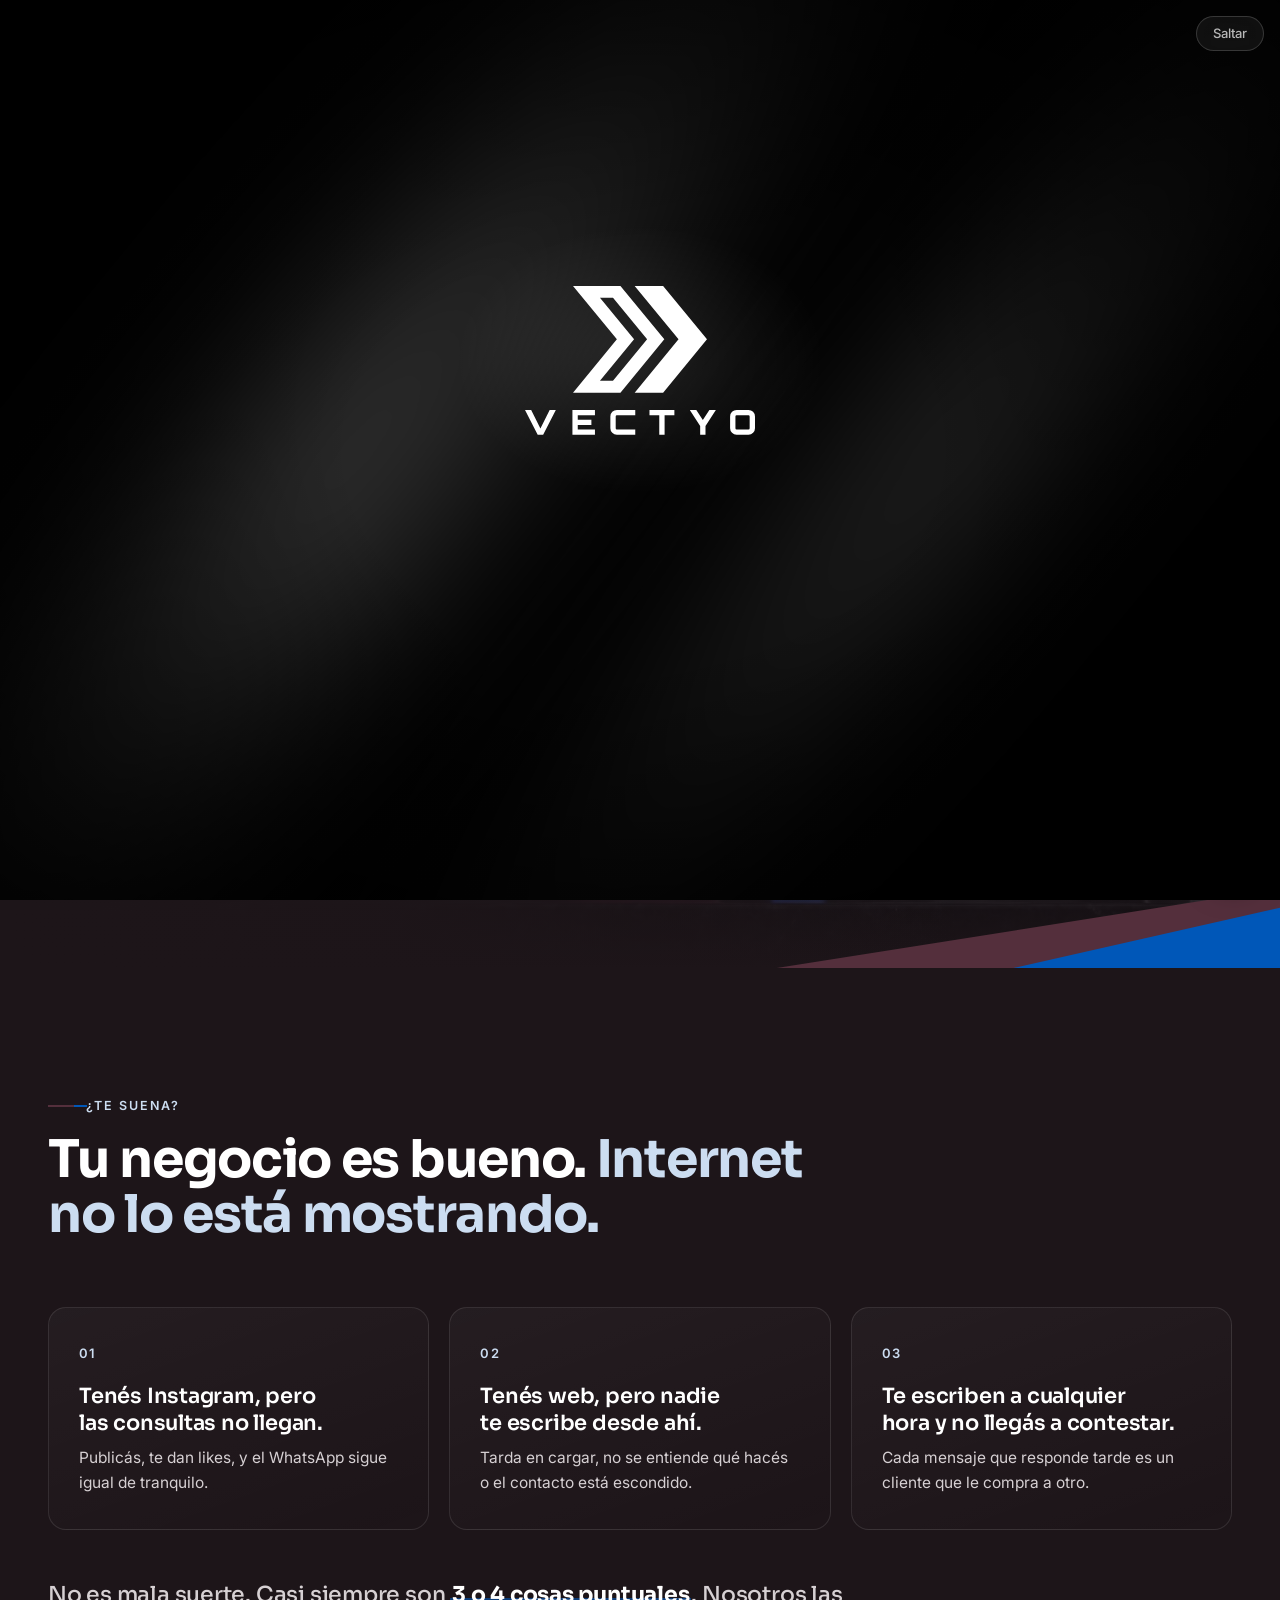
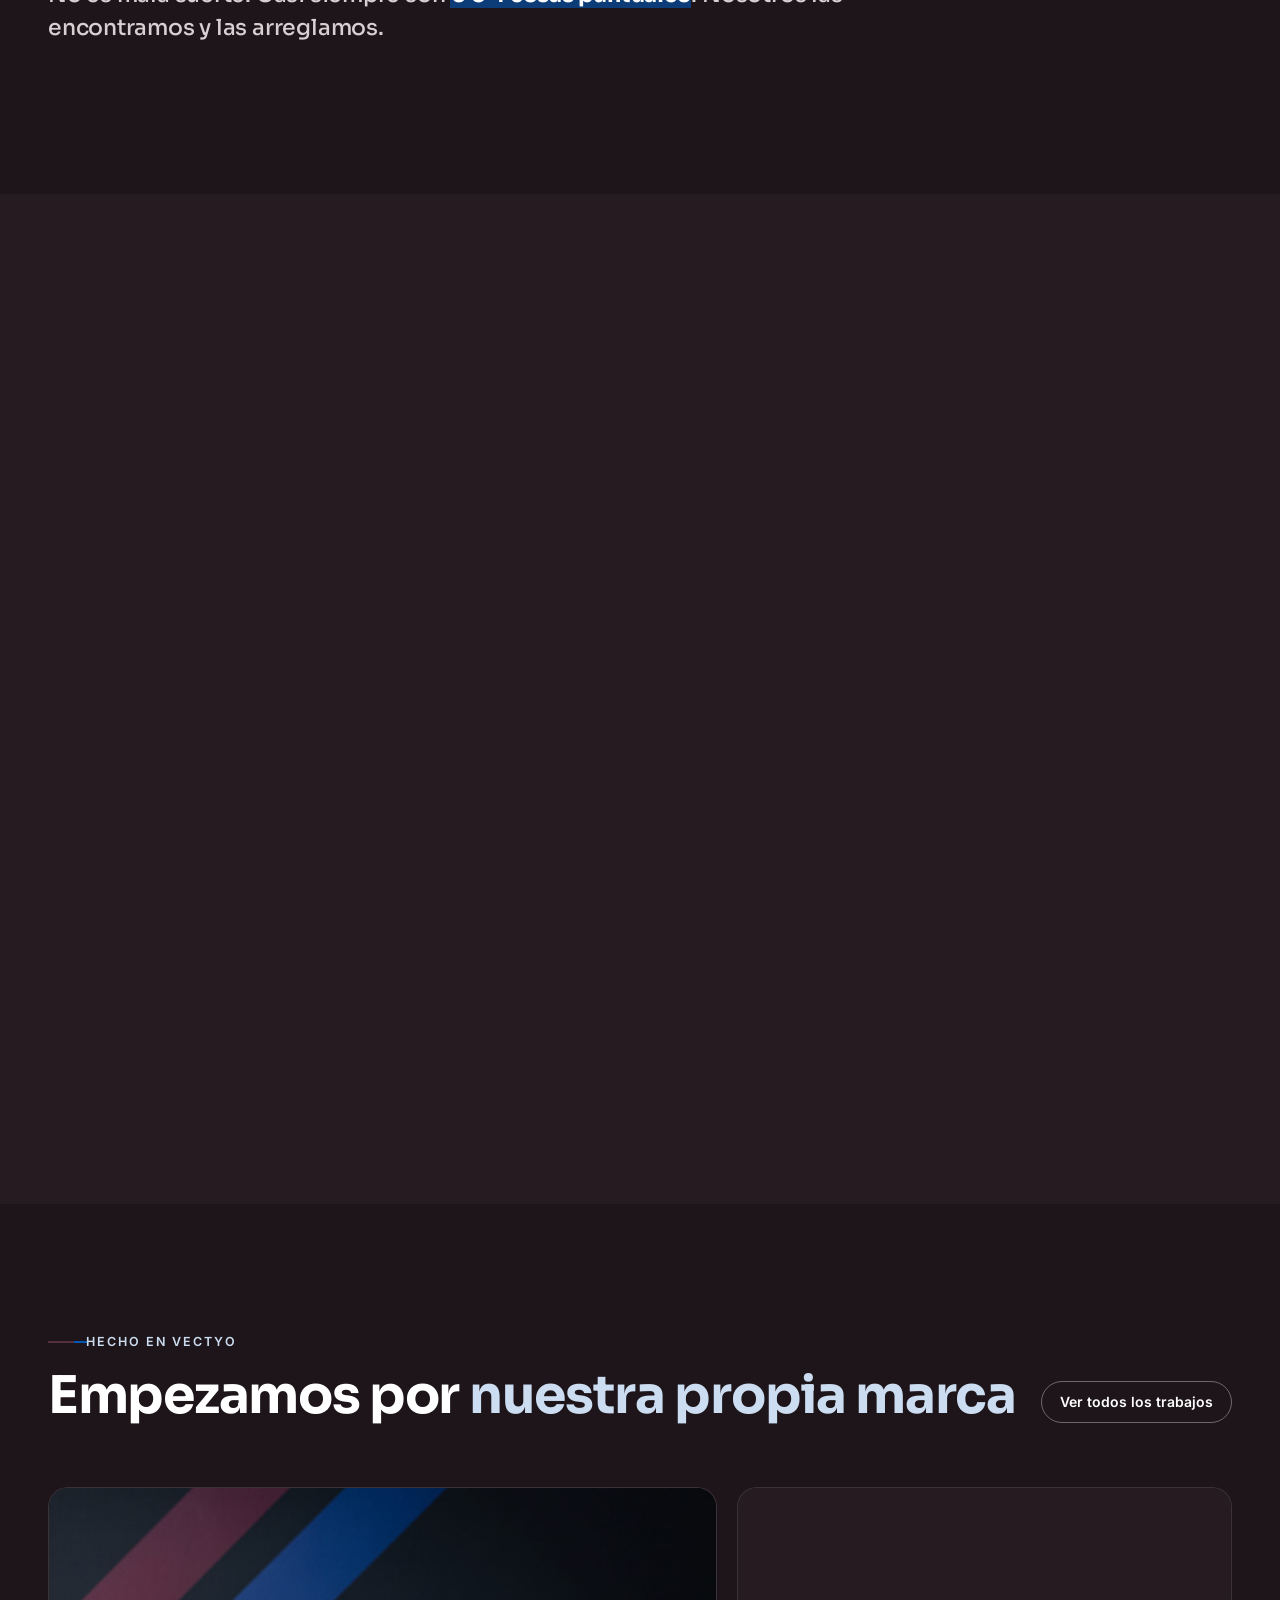
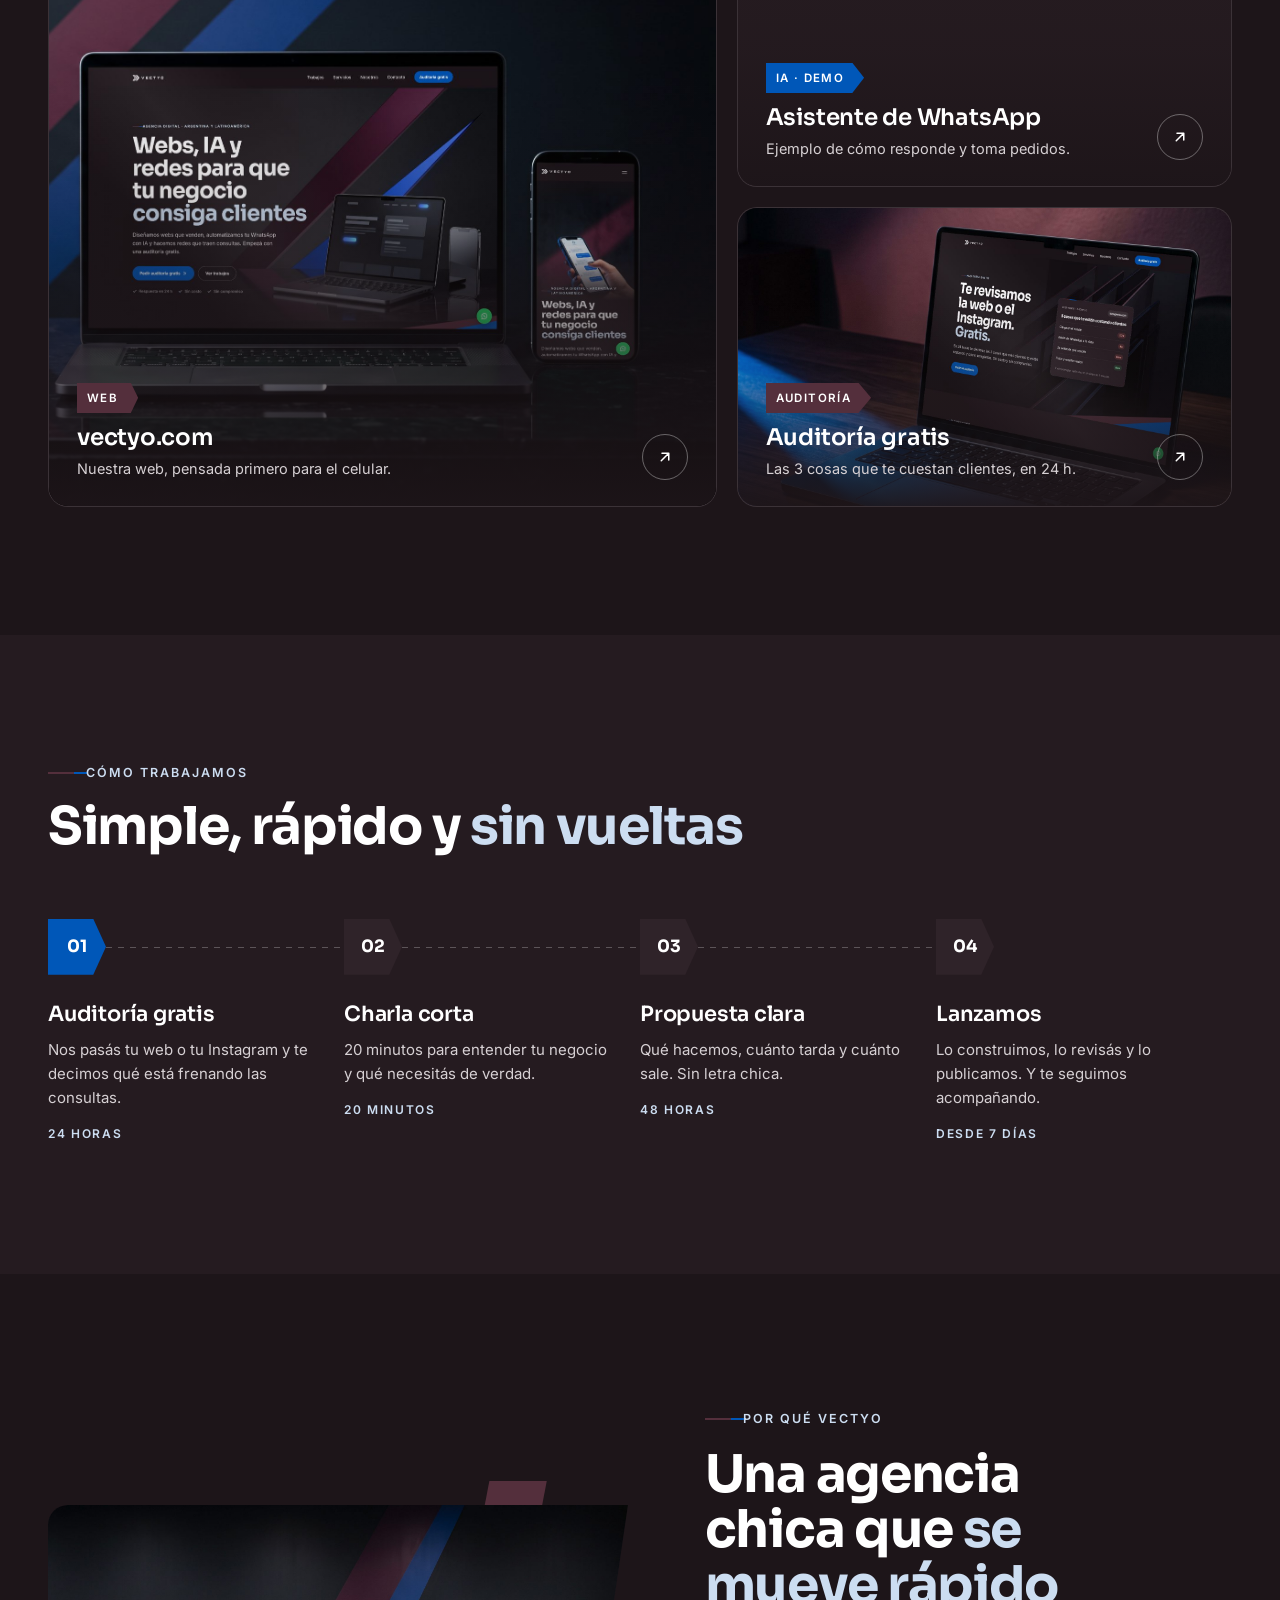
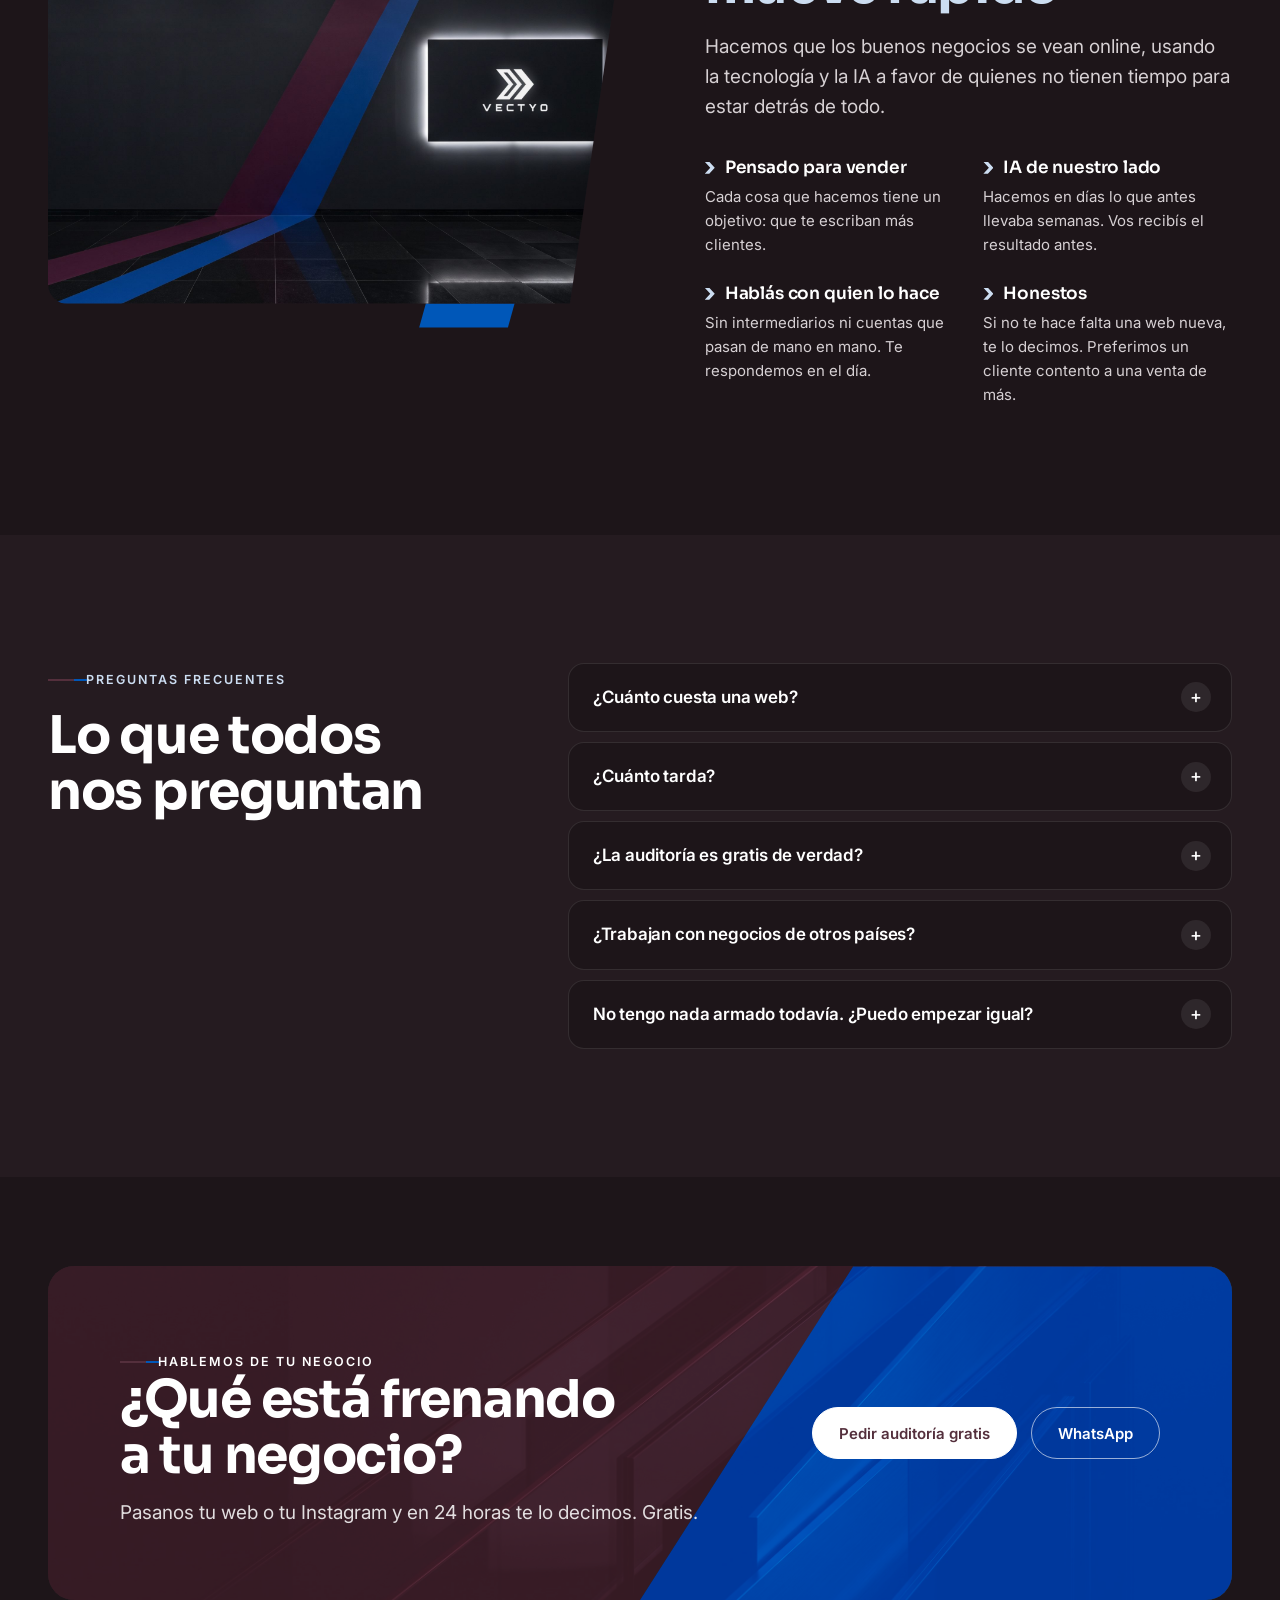
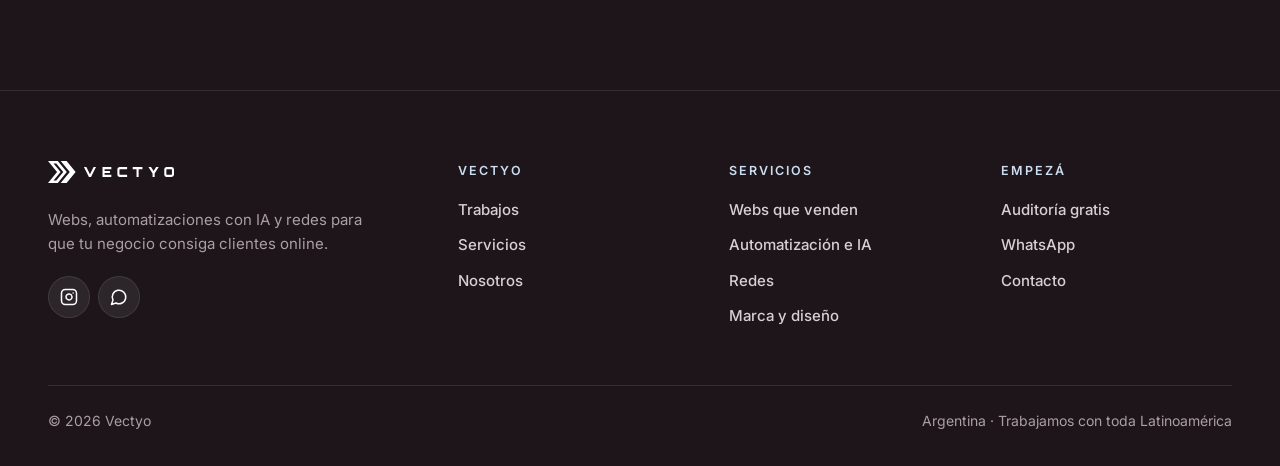
==== commit fb47760e: "Rediseño: intro, isla de vidrio, proceso, Nosotros y mapa de clientes - Intro de la portada: el logo" ====
--- a/index.html
+++ b/index.html
@@ -18,22 +18,58 @@
 <link rel="preconnect" href="https://fonts.googleapis.com">
 <link rel="preconnect" href="https://fonts.gstatic.com" crossorigin>
 <link rel="stylesheet" href="https://fonts.googleapis.com/css2?family=Sora:wght@400;600;700&family=Inter:wght@400;500;600;700&display=swap">
-<link rel="stylesheet" href="assets/styles.css">
-<script src="assets/main.js" defer></script>
+<link rel="stylesheet" href="assets/styles.css?v=6ae85d0f">
+<script src="assets/main.js?v=6e7ecc4b" defer></script>
+<link rel="stylesheet" href="assets/intro.css?v=89c7cc02">
+<script>(function(){try{var f=/[?&]intro(=|&|$)/.test(location.search);if(!f&&(sessionStorage.getItem('vectyo-intro')||matchMedia('(prefers-reduced-motion: reduce)').matches))return;document.documentElement.classList.add('intro-on')}catch(e){}})()</script>
+<script src="assets/intro.js?v=86f89d18" defer></script>
 </head>
 <body>
+<div class="intro" data-intro role="dialog" aria-modal="true" aria-label="Bienvenida a Vectyo">
+  <div class="intro__luz" aria-hidden="true"><span class="intro__haz intro__haz--ciruela"></span><span class="intro__haz intro__haz--azul"></span></div>
+  <button class="intro__saltar" type="button">Saltar</button>
+  <div class="intro__escena">
+    <div class="intro__logo">
+      <svg viewBox="0 0 194 125.5" aria-hidden="true">
+        <defs>
+          <linearGradient id="intro-brillo" gradientUnits="userSpaceOnUse" x1="-80" y1="0" x2="0" y2="0">
+            <stop offset="0" stop-color="#fff" stop-opacity="0"/>
+            <stop offset=".5" stop-color="#fff" stop-opacity=".95"/>
+            <stop offset="1" stop-color="#fff" stop-opacity="0"/>
+            <animateTransform attributeName="gradientTransform" type="translate" from="-40 0" to="320 0" dur="1.6s" begin="indefinite" fill="freeze"/>
+          </linearGradient>
+        </defs>
+        <g class="intro__relleno">
+          <path transform="translate(40.5 0)" fill-rule="evenodd" d="M0 0 L40 0 L77 45 L40 90 L0 90 L37 45 Z M51.5 45 L22.72 80 L33.72 80 L62.5 45 L33.72 10 L22.72 10 Z M52 0 L76 0 L113 45 L76 90 L52 90 L89 45 Z"/>
+          <path transform="translate(0 104.5)" fill-rule="evenodd" d="M0 0 L5.2 0 L13 15.6 L20.8 0 L26 0 L15.3 21 L10.7 21 Z M40 0 L59 0 L59 4.5 L44.5 4.5 L44.5 8.25 L56 8.25 L56 12.75 L44.5 12.75 L44.5 16.5 L59 16.5 L59 21 L40 21 Z M93 0 L77.5 0 A5.5 5.5 0 0 0 72 5.5 L72 15.5 A5.5 5.5 0 0 0 77.5 21 L93 21 L93 16.5 L77.5 16.5 A1 1 0 0 1 76.5 15.5 L76.5 5.5 A1 1 0 0 1 77.5 4.5 L93 4.5 Z M105 0 L126 0 L126 4.5 L117.75 4.5 L117.75 21 L113.25 21 L113.25 4.5 L105 4.5 Z M139 0 L144.5 0 L150 8.5 L155.5 0 L161 0 L152.25 13.5 L152.25 21 L147.75 21 L147.75 13.5 Z M178.5 0 L188.5 0 A5.5 5.5 0 0 1 194 5.5 L194 15.5 A5.5 5.5 0 0 1 188.5 21 L178.5 21 A5.5 5.5 0 0 1 173 15.5 L173 5.5 A5.5 5.5 0 0 1 178.5 0 Z M178.5 4.5 A1 1 0 0 0 177.5 5.5 L177.5 15.5 A1 1 0 0 0 178.5 16.5 L188.5 16.5 A1 1 0 0 0 189.5 15.5 L189.5 5.5 A1 1 0 0 0 188.5 4.5 Z"/>
+        </g>
+        <g class="intro__brillo" fill="url(#intro-brillo)">
+          <path transform="translate(40.5 0)" fill-rule="evenodd" d="M0 0 L40 0 L77 45 L40 90 L0 90 L37 45 Z M51.5 45 L22.72 80 L33.72 80 L62.5 45 L33.72 10 L22.72 10 Z M52 0 L76 0 L113 45 L76 90 L52 90 L89 45 Z"/>
+          <path transform="translate(0 104.5)" fill-rule="evenodd" d="M0 0 L5.2 0 L13 15.6 L20.8 0 L26 0 L15.3 21 L10.7 21 Z M40 0 L59 0 L59 4.5 L44.5 4.5 L44.5 8.25 L56 8.25 L56 12.75 L44.5 12.75 L44.5 16.5 L59 16.5 L59 21 L40 21 Z M93 0 L77.5 0 A5.5 5.5 0 0 0 72 5.5 L72 15.5 A5.5 5.5 0 0 0 77.5 21 L93 21 L93 16.5 L77.5 16.5 A1 1 0 0 1 76.5 15.5 L76.5 5.5 A1 1 0 0 1 77.5 4.5 L93 4.5 Z M105 0 L126 0 L126 4.5 L117.75 4.5 L117.75 21 L113.25 21 L113.25 4.5 L105 4.5 Z M139 0 L144.5 0 L150 8.5 L155.5 0 L161 0 L152.25 13.5 L152.25 21 L147.75 21 L147.75 13.5 Z M178.5 0 L188.5 0 A5.5 5.5 0 0 1 194 5.5 L194 15.5 A5.5 5.5 0 0 1 188.5 21 L178.5 21 A5.5 5.5 0 0 1 173 15.5 L173 5.5 A5.5 5.5 0 0 1 178.5 0 Z M178.5 4.5 A1 1 0 0 0 177.5 5.5 L177.5 15.5 A1 1 0 0 0 178.5 16.5 L188.5 16.5 A1 1 0 0 0 189.5 15.5 L189.5 5.5 A1 1 0 0 0 188.5 4.5 Z"/>
+        </g>
+        <g class="intro__trazos"></g>
+      </svg>
+    </div>
+    <div class="intro__slider">
+      <span class="intro__estela" aria-hidden="true"></span>
+      <span class="intro__guia" aria-hidden="true"></span>
+      <span class="intro__texto" aria-hidden="true">Deslizá para entrar</span>
+      <button class="intro__perilla" type="button" aria-label="Entrar a la web de Vectyo"><svg viewBox="0 0 113 90" aria-hidden="true"><path fill="currentColor" fill-rule="evenodd" d="M0 0 L40 0 L77 45 L40 90 L0 90 L37 45 Z M51.5 45 L22.72 80 L33.72 80 L62.5 45 L33.72 10 L22.72 10 Z M52 0 L76 0 L113 45 L76 90 L52 90 L89 45 Z"/></svg></button>
+    </div>
+  </div>
+</div>
 <a class="skip" href="#contenido">Ir al contenido</a>
 <header class="header">
-  <div class="container header__inner">
-    <a href="index.html" class="brand" aria-label="Vectyo, ir al inicio"><svg viewBox="0 0 515.6 90" role="img" aria-label="Vectyo"><path fill="currentColor" fill-rule="evenodd" d="M0 0 L40 0 L77 45 L40 90 L0 90 L37 45 Z M51.5 45 L22.72 80 L33.72 80 L62.5 45 L33.72 10 L22.72 10 Z M52 0 L76 0 L113 45 L76 90 L52 90 L89 45 Z"/><path transform="translate(147 25.05) scale(1.9)" fill="currentColor" fill-rule="evenodd" d="M0 0 L5.2 0 L13 15.6 L20.8 0 L26 0 L15.3 21 L10.7 21 Z M40 0 L59 0 L59 4.5 L44.5 4.5 L44.5 8.25 L56 8.25 L56 12.75 L44.5 12.75 L44.5 16.5 L59 16.5 L59 21 L40 21 Z M93 0 L77.5 0 A5.5 5.5 0 0 0 72 5.5 L72 15.5 A5.5 5.5 0 0 0 77.5 21 L93 21 L93 16.5 L77.5 16.5 A1 1 0 0 1 76.5 15.5 L76.5 5.5 A1 1 0 0 1 77.5 4.5 L93 4.5 Z M105 0 L126 0 L126 4.5 L117.75 4.5 L117.75 21 L113.25 21 L113.25 4.5 L105 4.5 Z M139 0 L144.5 0 L150 8.5 L155.5 0 L161 0 L152.25 13.5 L152.25 21 L147.75 21 L147.75 13.5 Z M178.5 0 L188.5 0 A5.5 5.5 0 0 1 194 5.5 L194 15.5 A5.5 5.5 0 0 1 188.5 21 L178.5 21 A5.5 5.5 0 0 1 173 15.5 L173 5.5 A5.5 5.5 0 0 1 178.5 0 Z M178.5 4.5 A1 1 0 0 0 177.5 5.5 L177.5 15.5 A1 1 0 0 0 178.5 16.5 L188.5 16.5 A1 1 0 0 0 189.5 15.5 L189.5 5.5 A1 1 0 0 0 188.5 4.5 Z"/></svg></a>
-    <button class="nav-toggle" aria-expanded="false" aria-controls="nav" aria-label="Abrir menú"><span></span><span></span></button>
+  <a href="index.html" class="brand header__logo" aria-label="Vectyo, ir al inicio"><svg viewBox="0 0 515.6 90" role="img" aria-label="Vectyo"><path fill="currentColor" fill-rule="evenodd" d="M0 0 L40 0 L77 45 L40 90 L0 90 L37 45 Z M51.5 45 L22.72 80 L33.72 80 L62.5 45 L33.72 10 L22.72 10 Z M52 0 L76 0 L113 45 L76 90 L52 90 L89 45 Z"/><path transform="translate(147 25.05) scale(1.9)" fill="currentColor" fill-rule="evenodd" d="M0 0 L5.2 0 L13 15.6 L20.8 0 L26 0 L15.3 21 L10.7 21 Z M40 0 L59 0 L59 4.5 L44.5 4.5 L44.5 8.25 L56 8.25 L56 12.75 L44.5 12.75 L44.5 16.5 L59 16.5 L59 21 L40 21 Z M93 0 L77.5 0 A5.5 5.5 0 0 0 72 5.5 L72 15.5 A5.5 5.5 0 0 0 77.5 21 L93 21 L93 16.5 L77.5 16.5 A1 1 0 0 1 76.5 15.5 L76.5 5.5 A1 1 0 0 1 77.5 4.5 L93 4.5 Z M105 0 L126 0 L126 4.5 L117.75 4.5 L117.75 21 L113.25 21 L113.25 4.5 L105 4.5 Z M139 0 L144.5 0 L150 8.5 L155.5 0 L161 0 L152.25 13.5 L152.25 21 L147.75 21 L147.75 13.5 Z M178.5 0 L188.5 0 A5.5 5.5 0 0 1 194 5.5 L194 15.5 A5.5 5.5 0 0 1 188.5 21 L178.5 21 A5.5 5.5 0 0 1 173 15.5 L173 5.5 A5.5 5.5 0 0 1 178.5 0 Z M178.5 4.5 A1 1 0 0 0 177.5 5.5 L177.5 15.5 A1 1 0 0 0 178.5 16.5 L188.5 16.5 A1 1 0 0 0 189.5 15.5 L189.5 5.5 A1 1 0 0 0 188.5 4.5 Z"/></svg></a>
+  <div class="isla">
     <nav id="nav" class="nav" aria-label="Principal">
-      <a href="trabajos.html">Trabajos</a>
+      <span class="isla__indicador" aria-hidden="true"></span>
+      <a href="trabajos.html">Clientes</a>
       <a href="servicios.html">Servicios</a>
       <a href="nosotros.html">Nosotros</a>
-      <a href="contacto.html">Contacto</a>
-      <a class="btn btn--acento btn--sm" href="auditoria.html">Auditoría gratis</a>
     </nav>
+    <a class="btn btn--acento btn--sm isla__cta" href="auditoria.html">Auditoría gratis</a>
+    <button class="nav-toggle" aria-expanded="false" aria-controls="nav" aria-label="Abrir menú"><span></span><span></span></button>
   </div>
 </header>
 <main id="contenido">
--- a/assets/styles.css
+++ b/assets/styles.css
@@ -42,6 +42,7 @@
   --gutter: clamp(18px, 4vw, 48px);
   --r-card: 16px;
   --r-pill: 999px;
+  --isla: 88px;      /* alto que ocupa la isla flotante del menú */
   --ease: cubic-bezier(.2, .7, .2, 1);
   --t: 250ms;
   color-scheme: dark;
@@ -115,48 +116,116 @@
 .note { font-size: 14px; color: var(--meta); margin-top: 22px; }
 .note span + span::before { content: "·"; margin: 0 10px; }
 
-/* ---------- Header ---------- */
+/* ---------- Header: isla flotante de vidrio (estilo iPhone) ---------- */
 .header {
-  position: sticky; top: 0; z-index: 50; background: rgb(29 21 25 / .7);
-  border-bottom: 1px solid transparent; transition: background var(--t), border-color var(--t);
-  -webkit-backdrop-filter: saturate(160%) blur(14px); backdrop-filter: saturate(160%) blur(14px);
-}
-.header.is-scrolled { background: rgb(29 21 25 / .9); border-bottom-color: var(--linea); }
-.header__inner { display: flex; align-items: center; justify-content: space-between; height: 76px; gap: 24px; }
+  position: fixed; top: 14px; left: 0; right: 0; z-index: 50;
+  display: flex; justify-content: center; padding: 0 16px; pointer-events: none;
+}
+.isla {
+  position: relative; pointer-events: auto;
+  display: flex; align-items: center; gap: 4px;
+  height: 60px; padding: 0 8px; border-radius: 999px;
+  background: linear-gradient(180deg, rgb(255 255 255 / .07), rgb(255 255 255 / .02)), rgb(20 14 17 / .55);
+  -webkit-backdrop-filter: blur(24px) saturate(180%); backdrop-filter: blur(24px) saturate(180%);
+  box-shadow: inset 0 1px 0 rgb(255 255 255 / .16), 0 14px 40px -10px rgb(0 0 0 / .65), 0 2px 6px rgb(0 0 0 / .3);
+  transition: height .45s var(--ease), background .45s var(--ease), border-radius .45s var(--ease);
+}
+/* canto del vidrio */
+.isla::before {
+  content: ""; position: absolute; inset: 0; border-radius: inherit; padding: 1px; pointer-events: none;
+  background: linear-gradient(135deg, rgb(255 255 255 / .4), rgb(255 255 255 / .06) 35%, rgb(255 255 255 / .03) 65%, rgb(255 255 255 / .25));
+  -webkit-mask: linear-gradient(#000 0 0) content-box, linear-gradient(#000 0 0); -webkit-mask-composite: xor;
+  mask: linear-gradient(#000 0 0) content-box exclude, linear-gradient(#000 0 0);
+}
+.header.is-scrolled .isla { height: 54px; background: linear-gradient(180deg, rgb(255 255 255 / .06), rgb(255 255 255 / .02)), rgb(20 14 17 / .78); }
 .brand { display: inline-flex; color: #fff; }
-.brand svg { height: 20px; width: auto; }
-.nav { display: flex; align-items: center; gap: 6px; }
-.nav a:not(.btn) {
-  font-size: 15px; font-weight: 500; text-decoration: none; color: var(--suave);
-  padding: 8px 14px; position: relative; transition: color var(--t);
-}
-.nav a:not(.btn):hover { color: #fff; }
-.nav a[aria-current="page"] { color: #fff; }
-.nav a[aria-current="page"]::after { content: ""; position: absolute; left: 14px; right: 14px; bottom: 0; height: 2px; background: var(--azul); }
-.nav .btn { margin-left: 14px; }
-.nav-toggle { display: none; width: 44px; height: 44px; border: 0; background: transparent; cursor: pointer; padding: 0; position: relative; border-radius: var(--r-pill); }
-.nav-toggle span { position: absolute; left: 12px; right: 12px; height: 2px; border-radius: 2px; background: #fff; transition: transform var(--t), top var(--t); }
-.nav-toggle span:nth-child(1) { top: 17px; }
+/* logo fijo arriba a la izquierda, fuera de la isla */
+.header__logo {
+  position: absolute; left: calc(var(--gutter) - 16px); top: 0; height: 60px; align-items: center; pointer-events: auto;
+  padding: 0 16px; border-radius: var(--r-pill);
+  filter: drop-shadow(0 2px 10px rgb(0 0 0 / .55));
+  transition: height .45s var(--ease), opacity var(--t), background .45s var(--ease), box-shadow .45s var(--ease);
+}
+.header__logo:hover { opacity: .8; }
+/* al bajar, burbuja de vidrio detrás del logo para que no se mezcle con el texto */
+.header.is-scrolled .header__logo {
+  height: 54px; filter: none;
+  background: linear-gradient(180deg, rgb(255 255 255 / .06), rgb(255 255 255 / .02)), rgb(20 14 17 / .78);
+  -webkit-backdrop-filter: blur(24px) saturate(180%); backdrop-filter: blur(24px) saturate(180%);
+  box-shadow: inset 0 1px 0 rgb(255 255 255 / .14), inset 0 0 0 1px rgb(255 255 255 / .06), 0 14px 40px -10px rgb(0 0 0 / .65);
+}
+.brand svg { height: 18px; width: auto; }
+.nav { position: relative; display: flex; align-items: center; gap: 2px; }
+.nav a {
+  position: relative; z-index: 1; font-size: 15px; font-weight: 500; text-decoration: none; color: var(--suave);
+  padding: 10px 16px; border-radius: var(--r-pill); transition: color var(--t);
+}
+.nav a:hover, .nav a[aria-current="page"] { color: #fff; }
+/* píldora de vidrio que se desliza bajo el link activo o el que tiene el mouse */
+.isla__indicador {
+  position: absolute; top: 0; left: 0; height: 100%; width: 0; border-radius: var(--r-pill); pointer-events: none;
+  background: rgb(255 255 255 / .09); box-shadow: inset 0 1px 0 rgb(255 255 255 / .14), inset 0 0 0 1px rgb(255 255 255 / .05);
+  opacity: 0;
+  transition: transform .5s cubic-bezier(.3, 1.3, .5, 1), width .5s cubic-bezier(.3, 1.3, .5, 1), opacity .25s ease;
+}
+.isla__indicador.is-visible { opacity: 1; }
+.isla__cta { margin-left: 10px; min-height: 44px; }
+.isla__cta[aria-current="page"] { box-shadow: 0 0 0 2px rgb(204 221 241 / .5); }
+.nav-toggle { display: none; width: 44px; height: 44px; border: 0; background: transparent; cursor: pointer; padding: 0; position: relative; border-radius: var(--r-pill); flex: none; }
+.nav-toggle span { position: absolute; left: 13px; right: 13px; height: 2px; border-radius: 2px; background: #fff; transition: transform var(--t), top var(--t); }
+.nav-toggle span:nth-child(1) { top: 18px; }
 .nav-toggle span:nth-child(2) { top: 25px; }
 .nav-toggle[aria-expanded="true"] span:nth-child(1) { top: 21px; transform: rotate(45deg); }
 .nav-toggle[aria-expanded="true"] span:nth-child(2) { top: 21px; transform: rotate(-45deg); }
 
-@media (max-width: 900px) {
-  .nav-toggle { display: block; }
+/* gancho de la página de auditoría */
+.gancho {
+  display: inline-flex; align-items: center; gap: 12px; margin: 0 0 22px; padding: 8px 18px 8px 8px;
+  border-radius: var(--r-pill); font-size: 14px; font-weight: 500; color: var(--suave);
+  background: rgb(255 255 255 / .06); box-shadow: inset 0 1px 0 rgb(255 255 255 / .12), inset 0 0 0 1px rgb(255 255 255 / .06);
+  -webkit-backdrop-filter: blur(14px); backdrop-filter: blur(14px);
+}
+.gancho__num {
+  font-family: var(--fuente-titulos); font-size: 15px; font-weight: 700; color: #fff;
+  background: var(--azul); padding: 6px 12px; border-radius: var(--r-pill);
+}
+.gancho__sub { margin: 14px 0 0; font-size: 15px; color: var(--acento-texto); font-weight: 500; }
+.btn--gancho { animation: gancho-pulso 2.6s ease-in-out infinite; }
+@keyframes gancho-pulso {
+  0%, 100% { box-shadow: 0 0 0 0 rgb(0 87 184 / .55); }
+  50% { box-shadow: 0 0 0 12px rgb(0 87 184 / 0); }
+}
+
+/* espacio para la isla arriba de cada página */
+main > .hero:first-child:not(.hero--foto) { padding-top: calc(clamp(56px, 8vw, 110px) + var(--isla)); }
+.hero--foto { padding-top: var(--isla) !important; }
+
+/* Celular: la isla se expande hacia abajo con los links */
+@media (max-width: 760px) {
+  .header { top: 10px; padding: 0 12px; justify-content: flex-end; }
+  .header__logo { left: 12px; height: 56px; padding: 0 14px; }
+  .header.is-scrolled .header__logo { height: 56px; }
+  .isla {
+    width: auto; max-width: 100%; height: auto; min-height: 56px; flex-wrap: wrap; justify-content: flex-end; gap: 0;
+    padding: 6px; border-radius: 28px; transition: width .5s var(--ease), border-radius .45s var(--ease), background .45s var(--ease);
+  }
+  .isla:has(.nav.is-open) { width: min(100%, 320px); }
+  .header.is-scrolled .isla { height: auto; }
+  .brand svg { height: 16px; }
+  .isla__cta { order: 2; margin: 0 2px 0 0; min-height: 40px; padding: 0 14px; font-size: 14px; }
+  .nav-toggle { display: block; order: 3; }
+  .isla__indicador { display: none; }
   .nav {
-    position: absolute; top: 100%; left: 0; right: 0; height: calc(100vh - 76px); height: calc(100dvh - 76px);
-    overflow-y: auto; background: var(--ciruela) repeating-linear-gradient(50.6deg, transparent 0 24px, rgb(255 255 255 / .04) 24px 26px);
-    flex-direction: column; align-items: stretch; gap: 0;
-    padding: 16px var(--gutter) 32px; opacity: 0; visibility: hidden; transform: translateY(-6px);
-    transition: opacity var(--t), transform var(--t), visibility var(--t);
+    order: 4; flex-basis: 100%; flex-direction: column; align-items: stretch; gap: 0;
+    contain: inline-size; /* cerrado no ensancha la isla */
+    max-height: 0; overflow: hidden; opacity: 0; padding: 0 12px;
+    transition: max-height .55s cubic-bezier(.3, 1.1, .4, 1), opacity .35s ease, padding .55s var(--ease);
   }
-  .nav.is-open { opacity: 1; visibility: visible; transform: none; }
-  .nav a:not(.btn) { font-family: var(--fuente-titulos); font-size: 28px; font-weight: 600; letter-spacing: -0.02em; padding: 16px 0; color: #fff; border-bottom: 1px solid rgb(255 255 255 / .14); }
+  .nav.is-open { max-height: 260px; opacity: 1; padding: 10px 12px 6px; }
+  .nav a { font-family: var(--fuente-titulos); font-size: 22px; font-weight: 600; letter-spacing: -0.02em; padding: 14px 0; border-radius: 0; color: #fff; border-top: 1px solid rgb(255 255 255 / .1); }
   .nav a[aria-current="page"] { color: var(--azul-20); }
-  .nav a[aria-current="page"]::after { display: none; }
-  .nav .btn { margin: 28px 0 0; min-height: 56px; }
-  body.nav-open { overflow: hidden; }
-}
+}
+@media (max-width: 640px) { .hero--foto { padding-top: 0 !important; } }
 
 /* ---------- Hero de páginas interiores ---------- */
 .hero { position: relative; isolation: isolate; overflow: hidden; padding: clamp(56px, 8vw, 110px) 0 clamp(64px, 8vw, 110px); }
@@ -555,3 +624,93 @@
   .marquee { overflow-x: auto; }
   .marquee__track { animation: none; }
 }
+
+/* ---------- Nosotros: fundadores ---------- */
+.fundadores { display: grid; grid-template-columns: repeat(2, 1fr); gap: clamp(16px, 2.5vw, 28px); }
+.fundador {
+  --tono: var(--ciruela);
+  position: relative; overflow: hidden; isolation: isolate;
+  padding: clamp(28px, 4vw, 44px); border-radius: 28px;
+  background: linear-gradient(180deg, rgb(255 255 255 / .07), rgb(255 255 255 / .02)), rgb(37 27 32 / .6);
+  -webkit-backdrop-filter: blur(22px) saturate(160%); backdrop-filter: blur(22px) saturate(160%);
+  box-shadow: inset 0 1px 0 rgb(255 255 255 / .12), 0 30px 80px -30px rgb(0 0 0 / .8);
+  transition: transform .5s var(--ease), box-shadow .5s var(--ease);
+}
+.fundador--azul { --tono: var(--azul); }
+.fundador.reveal { transition-delay: calc(var(--d, 0) * 120ms); }
+.fundador::before { /* canto del vidrio */
+  content: ""; position: absolute; inset: 0; border-radius: inherit; padding: 1px; pointer-events: none;
+  background: linear-gradient(135deg, rgb(255 255 255 / .32), rgb(255 255 255 / .05) 35%, rgb(255 255 255 / .03) 65%, rgb(255 255 255 / .2));
+  -webkit-mask: linear-gradient(#000 0 0) content-box, linear-gradient(#000 0 0); -webkit-mask-composite: xor;
+  mask: linear-gradient(#000 0 0) content-box exclude, linear-gradient(#000 0 0);
+}
+.fundador::after { /* luz diagonal del color de cada uno */
+  content: ""; position: absolute; z-index: -1; width: 70%; height: 160%; top: -60%; right: -30%;
+  border-radius: 50%; filter: blur(60px); opacity: .55; rotate: 39.4deg;
+  background: radial-gradient(closest-side, var(--tono), transparent);
+  transition: opacity .5s var(--ease);
+}
+.fundador:hover { transform: translateY(-4px); box-shadow: inset 0 1px 0 rgb(255 255 255 / .16), 0 40px 90px -30px rgb(0 0 0 / .9); }
+.fundador:hover::after { opacity: .85; }
+.fundador__avatar {
+  position: relative; width: 88px; height: 88px; border-radius: 50%; margin-bottom: 26px;
+  display: grid; place-items: center;
+  background: linear-gradient(140deg, var(--tono), rgb(29 21 25));
+  box-shadow: inset 0 1px 1px rgb(255 255 255 / .35), inset 0 0 0 1px rgb(255 255 255 / .12), 0 14px 30px -10px rgb(0 0 0 / .7);
+}
+.fundador__avatar::after { /* anillo de vidrio */
+  content: ""; position: absolute; inset: -7px; border-radius: 50%;
+  box-shadow: inset 0 0 0 1px rgb(255 255 255 / .14);
+}
+.fundador__avatar span { font-family: var(--fuente-titulos); font-weight: 700; font-size: 28px; letter-spacing: -.02em; color: #fff; }
+.fundador__rol { margin: 0 0 6px; font-size: 13px; font-weight: 600; letter-spacing: .08em; text-transform: uppercase; color: var(--azul-20); }
+.fundador h3 { font-size: clamp(26px, 2.6vw, 34px); line-height: 1.1; margin: 0 0 16px; color: #fff; }
+.fundador > p:not(.fundador__rol) { color: var(--suave); font-size: 16px; }
+.fundador__chips { list-style: none; padding: 0; margin: 22px 0 0; display: flex; flex-wrap: wrap; gap: 8px; }
+.fundador__chips li {
+  padding: 7px 14px; border-radius: var(--r-pill); font-size: 13px; font-weight: 600; color: #fff;
+  background: rgb(255 255 255 / .06); box-shadow: inset 0 0 0 1px rgb(255 255 255 / .1);
+}
+
+/* ---------- Nosotros: línea de tiempo de la historia ---------- */
+.historia {
+  --progreso: 0;
+  position: relative; list-style: none; margin: 0; padding: 0 0 0 clamp(44px, 6vw, 72px);
+  display: grid; gap: clamp(36px, 5vw, 56px); max-width: 820px;
+}
+/* riel y línea que se llena al bajar */
+.historia::before, .historia::after {
+  content: ""; position: absolute; left: clamp(13px, 2vw, 21px); top: 8px; bottom: 8px; width: 2px; border-radius: 2px;
+}
+.historia::before { background: rgb(255 255 255 / .08); }
+.historia::after {
+  background: linear-gradient(180deg, var(--ciruela), var(--azul) 70%, var(--azul-20));
+  transform-origin: top; transform: scaleY(var(--progreso));
+  box-shadow: 0 0 14px rgb(0 87 184 / .6);
+}
+.historia__hito { position: relative; }
+.historia__punto {
+  position: absolute; top: 4px; left: calc(clamp(44px, 6vw, 72px) * -1 + clamp(14px, 2vw, 22px)); translate: -50% 0;
+  width: 18px; height: 18px; border-radius: 50%; z-index: 1;
+  background: var(--superficie); box-shadow: inset 0 0 0 2px rgb(255 255 255 / .2);
+  transition: background .5s var(--ease), box-shadow .5s var(--ease), scale .5s cubic-bezier(.3, 1.6, .5, 1);
+}
+.historia__hito.is-alcanzado .historia__punto {
+  background: var(--azul); scale: 1.15;
+  box-shadow: inset 0 0 0 2px rgb(255 255 255 / .5), 0 0 0 6px rgb(0 87 184 / .2), 0 0 18px rgb(0 87 184 / .7);
+}
+.historia__hito--hoy.is-alcanzado .historia__punto { background: var(--azul-20); }
+.historia__etapa { margin: 0 0 6px; font-family: "JetBrains Mono", ui-monospace, monospace; font-size: 12px; letter-spacing: .1em; text-transform: uppercase; color: var(--azul-20); }
+.historia h3 { font-size: clamp(22px, 2.4vw, 30px); line-height: 1.15; margin: 0 0 10px; color: #fff; }
+.historia p:not(.historia__etapa) { color: var(--suave); max-width: 640px; margin: 0; }
+
+@media (max-width: 760px) {
+  .fundadores { grid-template-columns: 1fr; }
+  .fundador { border-radius: 24px; }
+  .fundador__avatar { width: 72px; height: 72px; margin-bottom: 20px; }
+  .fundador__avatar span { font-size: 23px; }
+}
+@media (prefers-reduced-motion: reduce) {
+  .historia { --progreso: 1 !important; }
+  .fundador:hover { transform: none; }
+}
--- a/assets/intro.css
+++ b/assets/intro.css
@@ -0,0 +1,328 @@
+/* ==========================================================
+   Vectyo · intro de la portada
+   Fondo negro → el logo se dibuja → slider de vidrio para entrar.
+   Monocromático: solo blanco y negro (pedido de Luciano, 2026-11-25).
+   Solo en index.html, una vez por sesión (forzar con ?intro).
+   Lo activa el script en línea del <head> poniendo .intro-on en <html>.
+   ========================================================== */
+
+.intro { display: none; }
+
+html.intro-on { overflow: hidden; }
+html.intro-on .intro {
+  position: fixed;
+  inset: 0;
+  z-index: 9999;
+  display: grid;
+  place-items: center;
+  background: #000;
+  color: #fff;
+  overflow: hidden;
+  isolation: isolate;
+  -webkit-user-select: none;
+  user-select: none;
+  touch-action: none;
+}
+
+/* Si el JS no carga, el intro se va solo y no bloquea la web */
+html.intro-on:not(.intro-js) .intro { animation: intro-respaldo .6s 3.5s forwards; }
+@keyframes intro-respaldo { to { opacity: 0; visibility: hidden; } }
+
+/* ---------- Luz con dirección: haces diagonales a 50,6° ---------- */
+.intro__luz {
+  position: absolute;
+  inset: -30%;
+  z-index: -1;
+  opacity: 0;
+  transition: opacity 2.2s ease;
+  pointer-events: none;
+}
+.intro.is-luz .intro__luz { opacity: 1; }
+.intro__haz {
+  position: absolute;
+  left: 50%;
+  top: 50%;
+  width: 34vmax;
+  height: 150vmax;
+  border-radius: 50%;
+  filter: blur(70px);
+  transform: translate(-50%, -50%) rotate(39.4deg); /* 90 − 50,6 */
+  animation: intro-deriva 14s ease-in-out infinite alternate;
+}
+.intro__haz--ciruela {
+  background: radial-gradient(closest-side, rgb(255 255 255 / .22), rgb(255 255 255 / .08) 55%, transparent);
+  margin-left: -22vmax;
+}
+.intro__haz--azul {
+  background: radial-gradient(closest-side, rgb(255 255 255 / .16), rgb(255 255 255 / .05) 55%, transparent);
+  margin-left: 24vmax;
+  width: 24vmax;
+  animation-duration: 11s;
+  animation-direction: alternate-reverse;
+}
+@keyframes intro-deriva {
+  from { translate: -6vmax 3vmax; }
+  to   { translate: 6vmax -3vmax; }
+}
+/* viñeta para que el centro respire */
+.intro__luz::after {
+  content: "";
+  position: absolute;
+  inset: 0;
+  background: radial-gradient(ellipse at center, transparent 20%, #000 72%);
+}
+
+/* ---------- Escena ---------- */
+.intro__escena {
+  display: grid;
+  justify-items: center;
+  gap: clamp(56px, 12vh, 112px);
+  width: 100%;
+  padding: 0 16px;
+  transition: transform 1.1s cubic-bezier(.2, .8, .2, 1);
+}
+
+/* ---------- Logo que se dibuja ---------- */
+.intro__logo {
+  position: relative;
+  width: clamp(150px, 34vw, 230px);
+  height: auto;
+  overflow: visible;
+}
+.intro__logo svg { display: block; width: 100%; height: auto; overflow: visible; }
+.intro__trazo {
+  fill: none;
+  stroke: #fff;
+  stroke-width: 1.4;
+  stroke-linejoin: round;
+  vector-effect: non-scaling-stroke;
+  transition: opacity 1s ease;
+}
+.intro__relleno {
+  fill: #fff;
+  opacity: 0;
+  transition: opacity 1.1s ease;
+}
+.intro.is-relleno .intro__relleno { opacity: 1; }
+.intro.is-relleno .intro__trazo { opacity: 0; }
+.intro__brillo { opacity: 0; mix-blend-mode: overlay; }
+.intro.is-relleno .intro__brillo { opacity: 1; }
+.intro__logo::after {
+  /* halo suave detrás del logo */
+  content: "";
+  position: absolute;
+  inset: -40% -30%;
+  z-index: -1;
+  background: radial-gradient(closest-side, rgb(255 255 255 / .1), transparent);
+  opacity: 0;
+  transition: opacity 1.6s ease;
+}
+.intro.is-relleno .intro__logo::after { opacity: 1; }
+
+/* ---------- Slider de vidrio ---------- */
+.intro__slider {
+  --alto: 72px;
+  --pad: 6px;
+  --perilla: calc(var(--alto) - var(--pad) * 2);
+  --x: 0px;
+  position: relative;
+  width: min(340px, 100%);
+  height: var(--alto);
+  border-radius: 999px;
+  background:
+    linear-gradient(180deg, rgb(255 255 255 / .16), rgb(255 255 255 / .05) 55%, rgb(255 255 255 / .09));
+  -webkit-backdrop-filter: blur(28px) saturate(190%);
+  backdrop-filter: blur(28px) saturate(190%);
+  box-shadow:
+    inset 0 1px 0 rgb(255 255 255 / .38),
+    inset 0 -1px 0 rgb(255 255 255 / .08),
+    inset 0 0 22px rgb(255 255 255 / .05),
+    0 24px 60px -12px rgb(0 0 0 / .7),
+    0 2px 6px rgb(0 0 0 / .35);
+  opacity: 0;
+  transform: translateY(26px) scale(.94);
+  filter: blur(10px);
+  transition:
+    opacity .9s ease,
+    transform 1.1s cubic-bezier(.2, .9, .2, 1.1),
+    filter .9s ease;
+  pointer-events: none;
+}
+.intro.is-slider .intro__slider {
+  opacity: 1;
+  transform: none;
+  filter: none;
+  pointer-events: auto;
+}
+/* borde especular: degradé que simula el canto del vidrio */
+.intro__slider::before {
+  content: "";
+  position: absolute;
+  inset: 0;
+  border-radius: inherit;
+  padding: 1px;
+  background: linear-gradient(135deg, rgb(255 255 255 / .55), rgb(255 255 255 / .08) 35%, rgb(255 255 255 / .04) 65%, rgb(255 255 255 / .35));
+  -webkit-mask: linear-gradient(#000 0 0) content-box, linear-gradient(#000 0 0);
+  -webkit-mask-composite: xor;
+  mask: linear-gradient(#000 0 0) content-box exclude, linear-gradient(#000 0 0);
+  pointer-events: none;
+}
+/* reflejo superior */
+.intro__slider::after {
+  content: "";
+  position: absolute;
+  left: 18px;
+  right: 18px;
+  top: 2px;
+  height: 45%;
+  border-radius: 999px 999px 50% 50% / 999px 999px 100% 100%;
+  background: linear-gradient(180deg, rgb(255 255 255 / .16), transparent);
+  pointer-events: none;
+}
+
+/* estela azul que sigue a la perilla */
+.intro__estela {
+  position: absolute;
+  top: var(--pad);
+  bottom: var(--pad);
+  left: var(--pad);
+  width: calc(var(--perilla) + var(--x));
+  border-radius: 999px;
+  background: linear-gradient(90deg, rgb(255 255 255 / .02), rgb(255 255 255 / .18));
+  opacity: calc(var(--x) / 60px);
+  pointer-events: none;
+}
+
+.intro__texto {
+  position: absolute;
+  inset: 0;
+  display: grid;
+  place-items: center;
+  padding-left: calc(var(--alto) - 4px);
+  font: 500 1.0625rem/1 var(--fuente, "Inter", system-ui, sans-serif);
+  letter-spacing: .01em;
+  color: transparent;
+  background: linear-gradient(100deg, rgb(255 255 255 / .42) 40%, #fff 50%, rgb(255 255 255 / .42) 60%) 0 0 / 250% 100%;
+  -webkit-background-clip: text;
+  background-clip: text;
+  animation: intro-shimmer 2.6s linear infinite;
+  opacity: calc(1 - var(--x) / 120px);
+  pointer-events: none;
+}
+@keyframes intro-shimmer {
+  from { background-position: 125% 0; }
+  to   { background-position: -125% 0; }
+}
+
+/* guía: un fantasma de la perilla que se desliza a la derecha y se desvanece,
+   para mostrar el gesto. Se repite mientras nadie toque el slider. */
+.intro__guia {
+  position: absolute;
+  top: var(--pad);
+  left: var(--pad);
+  width: var(--perilla);
+  height: var(--perilla);
+  border-radius: 999px;
+  background: linear-gradient(90deg, rgb(255 255 255 / 0), rgb(255 255 255 / .28) 70%, rgb(255 255 255 / .55));
+  box-shadow: 0 0 18px rgb(255 255 255 / .25);
+  opacity: 0;
+  pointer-events: none;
+}
+.intro.is-slider .intro__guia { animation: intro-guia 2.4s cubic-bezier(.3, .7, .2, 1) 1.1s infinite; }
+@keyframes intro-guia {
+  0%   { opacity: 0;   transform: translateX(0) scaleX(1); }
+  8%   { opacity: .9;  transform: translateX(0) scaleX(1); }
+  38%  { opacity: 0;   transform: translateX(170px) scaleX(1.6); }
+  100% { opacity: 0;   transform: translateX(170px) scaleX(1.6); }
+}
+.intro__slider.is-tocado .intro__guia { animation: none; opacity: 0; }
+
+/* la perilla acompaña la guía con un empujoncito */
+.intro.is-slider .intro__slider:not(.is-tocado) .intro__perilla { animation: intro-empuje 2.4s cubic-bezier(.3, .7, .2, 1) 1.1s infinite; }
+@keyframes intro-empuje {
+  0%, 100% { translate: 0; }
+  7%  { translate: 10px; }
+  20% { translate: 0; }
+}
+
+.intro__perilla {
+  position: absolute;
+  top: var(--pad);
+  left: var(--pad);
+  width: var(--perilla);
+  height: var(--perilla);
+  border: 0;
+  border-radius: 50%;
+  padding: 0;
+  display: grid;
+  place-items: center;
+  color: #000;
+  cursor: grab;
+  transform: translateX(var(--x));
+  background:
+    radial-gradient(120% 90% at 30% 15%, rgb(255 255 255 / .45), transparent 45%),
+    linear-gradient(160deg, rgb(255 255 255 / .95), rgb(225 225 225 / .88) 55%, rgb(190 190 190 / .9));
+  -webkit-backdrop-filter: blur(12px) saturate(180%);
+  backdrop-filter: blur(12px) saturate(180%);
+  box-shadow:
+    inset 0 1px 1px rgb(255 255 255 / .9),
+    inset 0 -2px 6px rgb(0 0 0 / .25),
+    0 6px 18px rgb(255 255 255 / .18),
+    0 2px 4px rgb(0 0 0 / .4);
+  touch-action: none;
+  -webkit-tap-highlight-color: transparent;
+}
+.intro__perilla:active { cursor: grabbing; }
+.intro__perilla:focus-visible { outline: 2px solid #fff; outline-offset: 4px; }
+.intro__perilla svg { width: 26px; height: auto; margin-left: 2px; filter: drop-shadow(0 1px 0 rgb(255 255 255 / .5)); }
+.intro__slider.is-volviendo .intro__perilla,
+.intro__slider.is-volviendo .intro__estela { transition: transform .5s cubic-bezier(.3, 1.5, .5, 1), width .5s cubic-bezier(.3, 1.5, .5, 1); }
+.intro__slider.is-arrastrando .intro__perilla { transform: translateX(var(--x)) scale(1.06); }
+
+.intro__saltar {
+  position: absolute;
+  top: max(16px, env(safe-area-inset-top));
+  right: 16px;
+  padding: 10px 16px;
+  border: 1px solid rgb(255 255 255 / .16);
+  border-radius: 999px;
+  background: rgb(255 255 255 / .06);
+  -webkit-backdrop-filter: blur(16px);
+  backdrop-filter: blur(16px);
+  color: rgb(255 255 255 / .7);
+  font: 500 .8125rem/1 var(--fuente, "Inter", system-ui, sans-serif);
+  cursor: pointer;
+  opacity: 0;
+  transition: opacity .6s ease 1s, color .2s, background .2s;
+}
+.intro.is-luz .intro__saltar { opacity: 1; }
+.intro__saltar:hover { color: #fff; background: rgb(255 255 255 / .12); }
+
+/* ---------- Salida: se desbloquea la web ---------- */
+html.intro-on .intro.is-saliendo {
+  pointer-events: none;
+  opacity: 0;
+  transition: opacity 2s cubic-bezier(.45, 0, .25, 1);
+}
+.intro.is-saliendo .intro__saltar { opacity: 0; transition: opacity .5s ease; }
+.intro.is-saliendo .intro__escena {
+  transform: scale(1.08);
+  filter: blur(10px);
+  opacity: 0;
+  transition:
+    transform 2s cubic-bezier(.25, .6, .25, 1),
+    filter 1.6s ease,
+    opacity 1.4s ease;
+}
+.intro.is-saliendo .intro__luz { opacity: 0; transition: opacity 1.4s ease; }
+html.intro-revelar body > :not(.intro) {
+  animation: intro-pagina 2.2s cubic-bezier(.25, .6, .25, 1) both;
+}
+@keyframes intro-pagina {
+  from { opacity: 0; transform: scale(.985); filter: blur(6px); }
+  to   { opacity: 1; transform: none; filter: none; }
+}
+
+@media (prefers-reduced-motion: reduce) {
+  .intro__haz, .intro__texto, .intro__guia, .intro__perilla { animation: none !important; }
+}
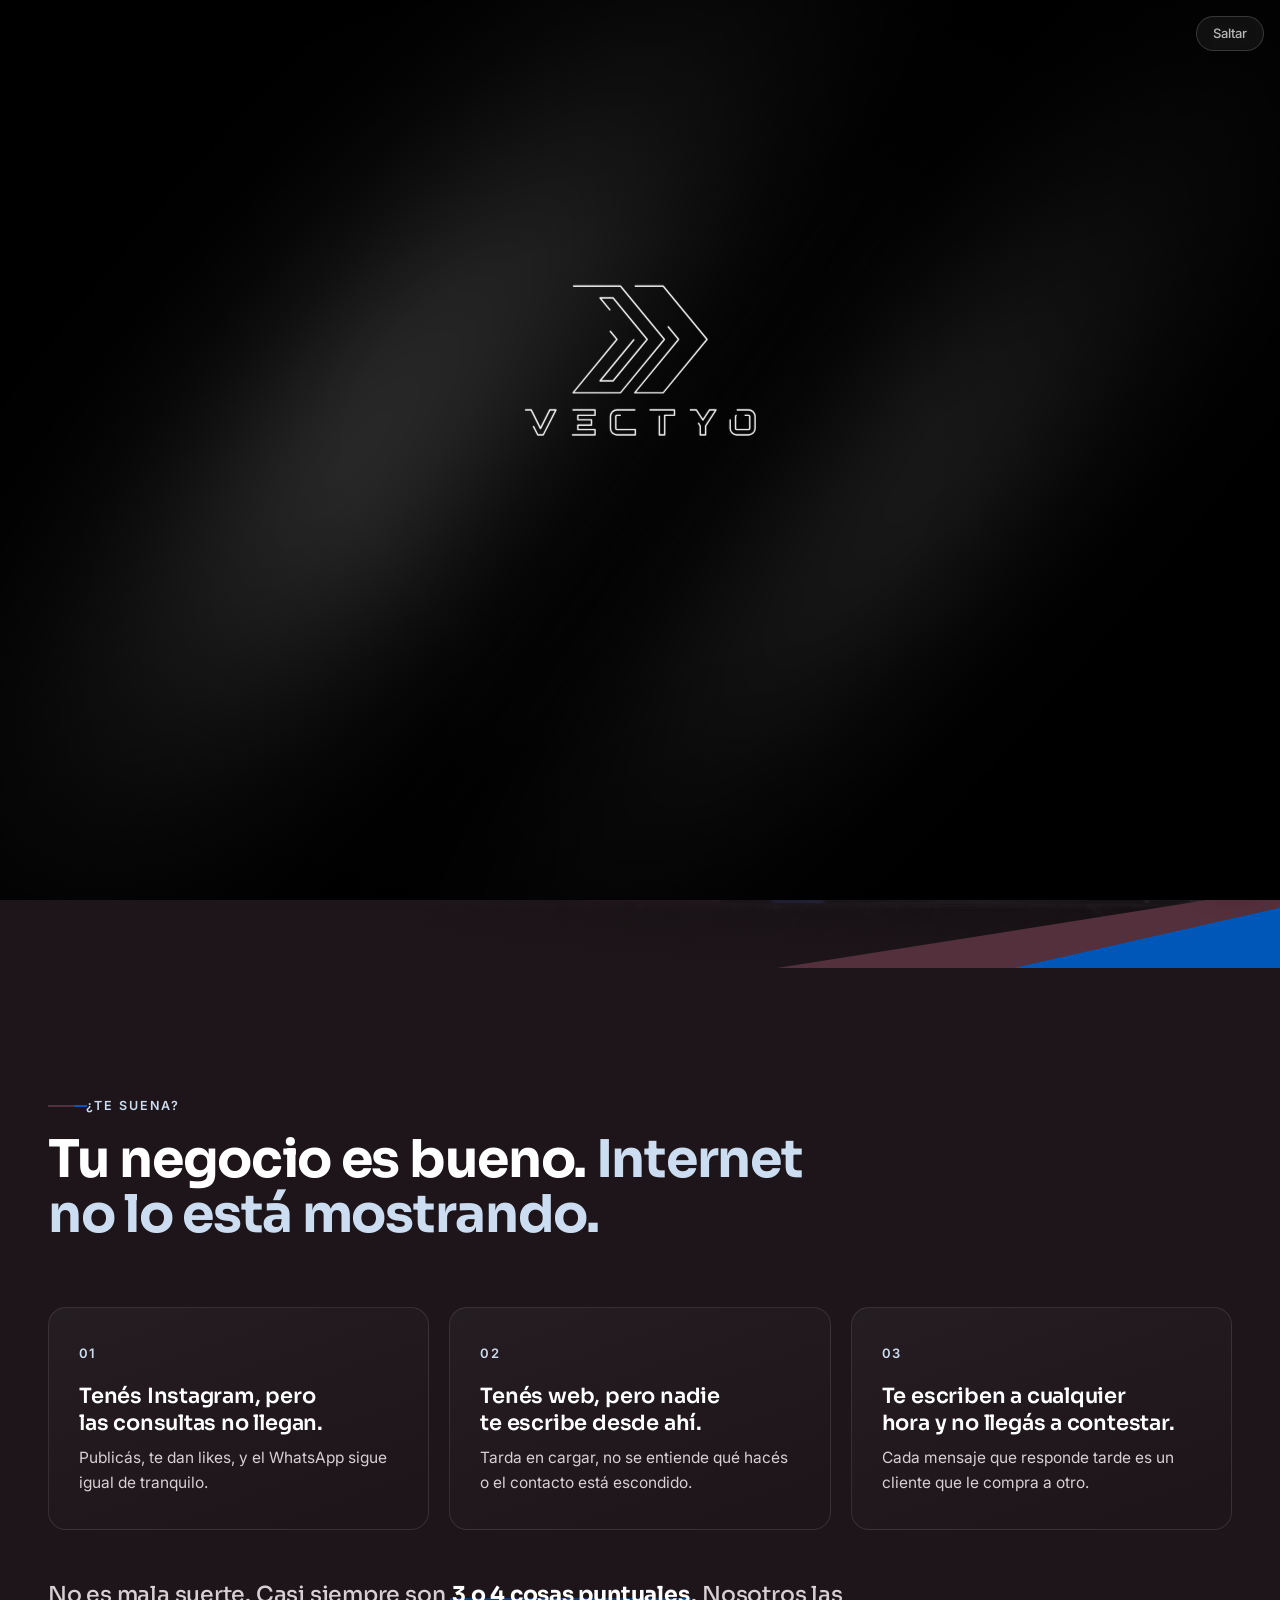
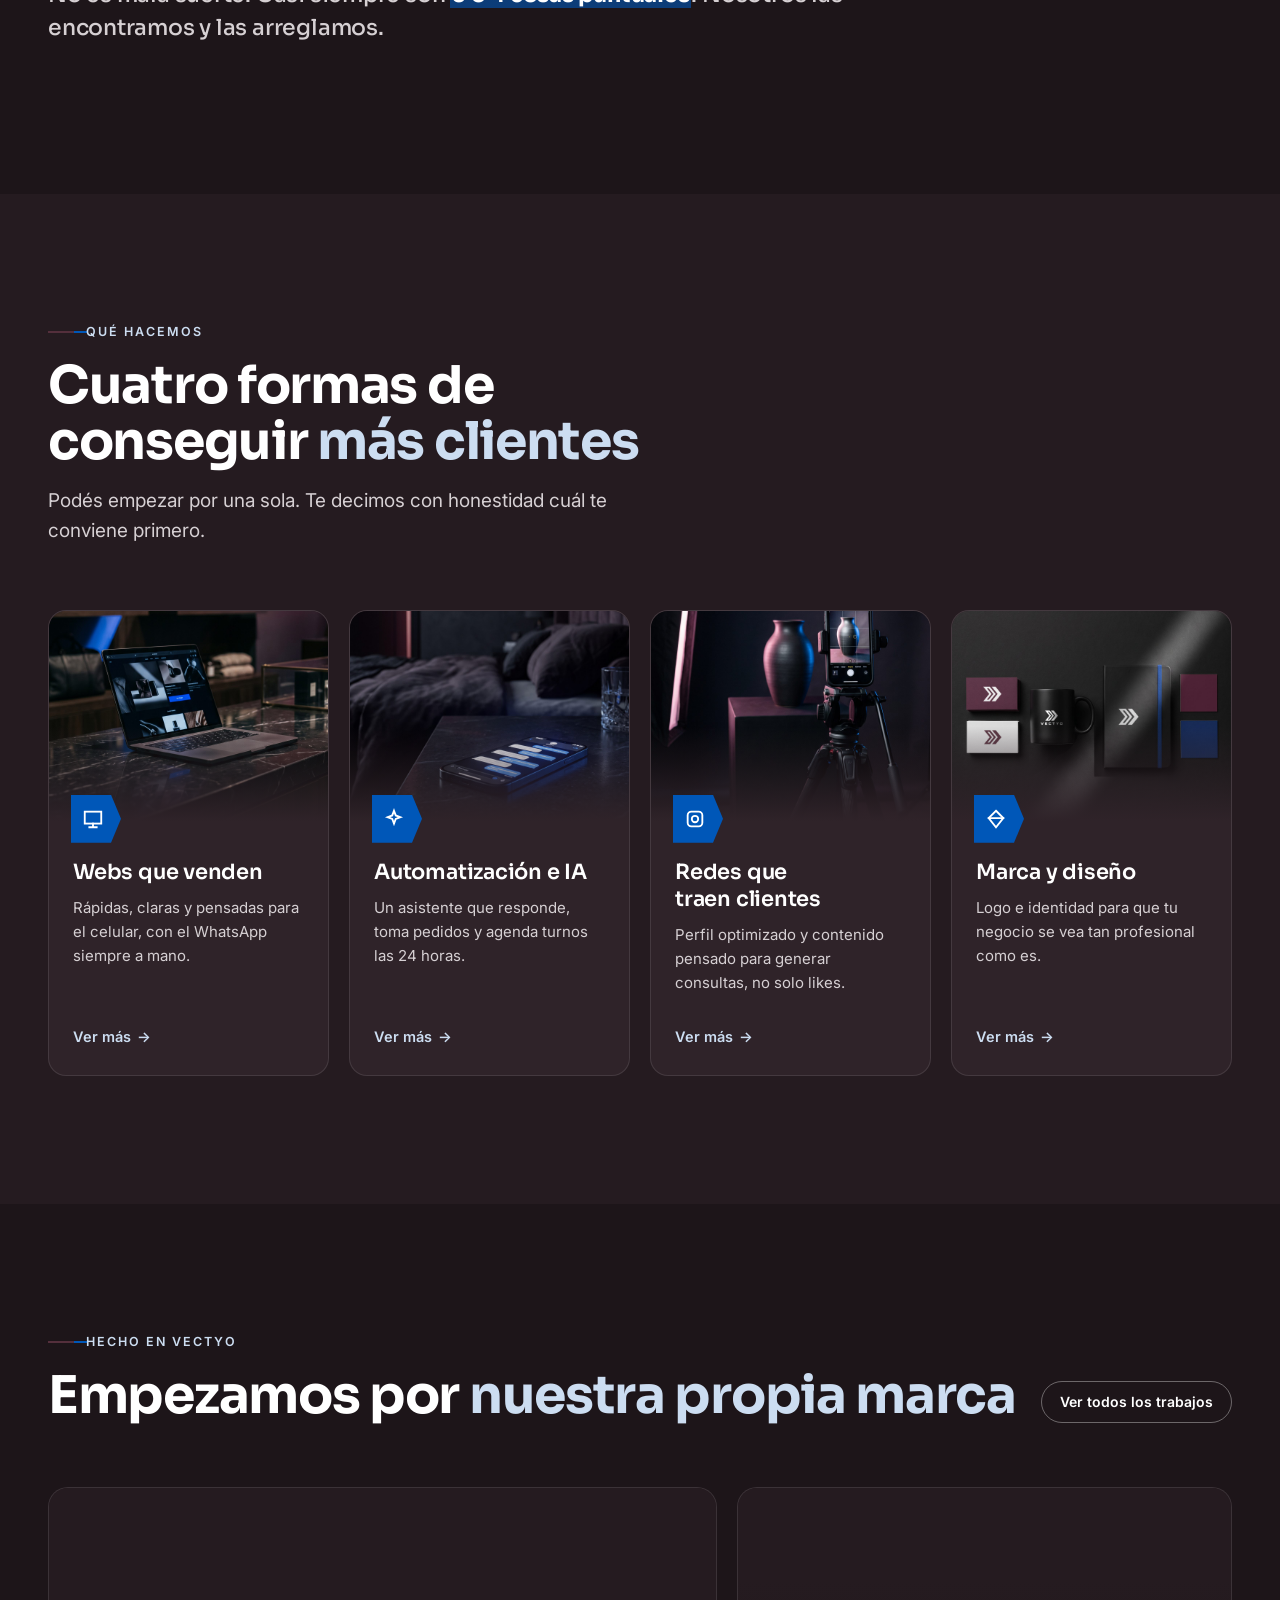
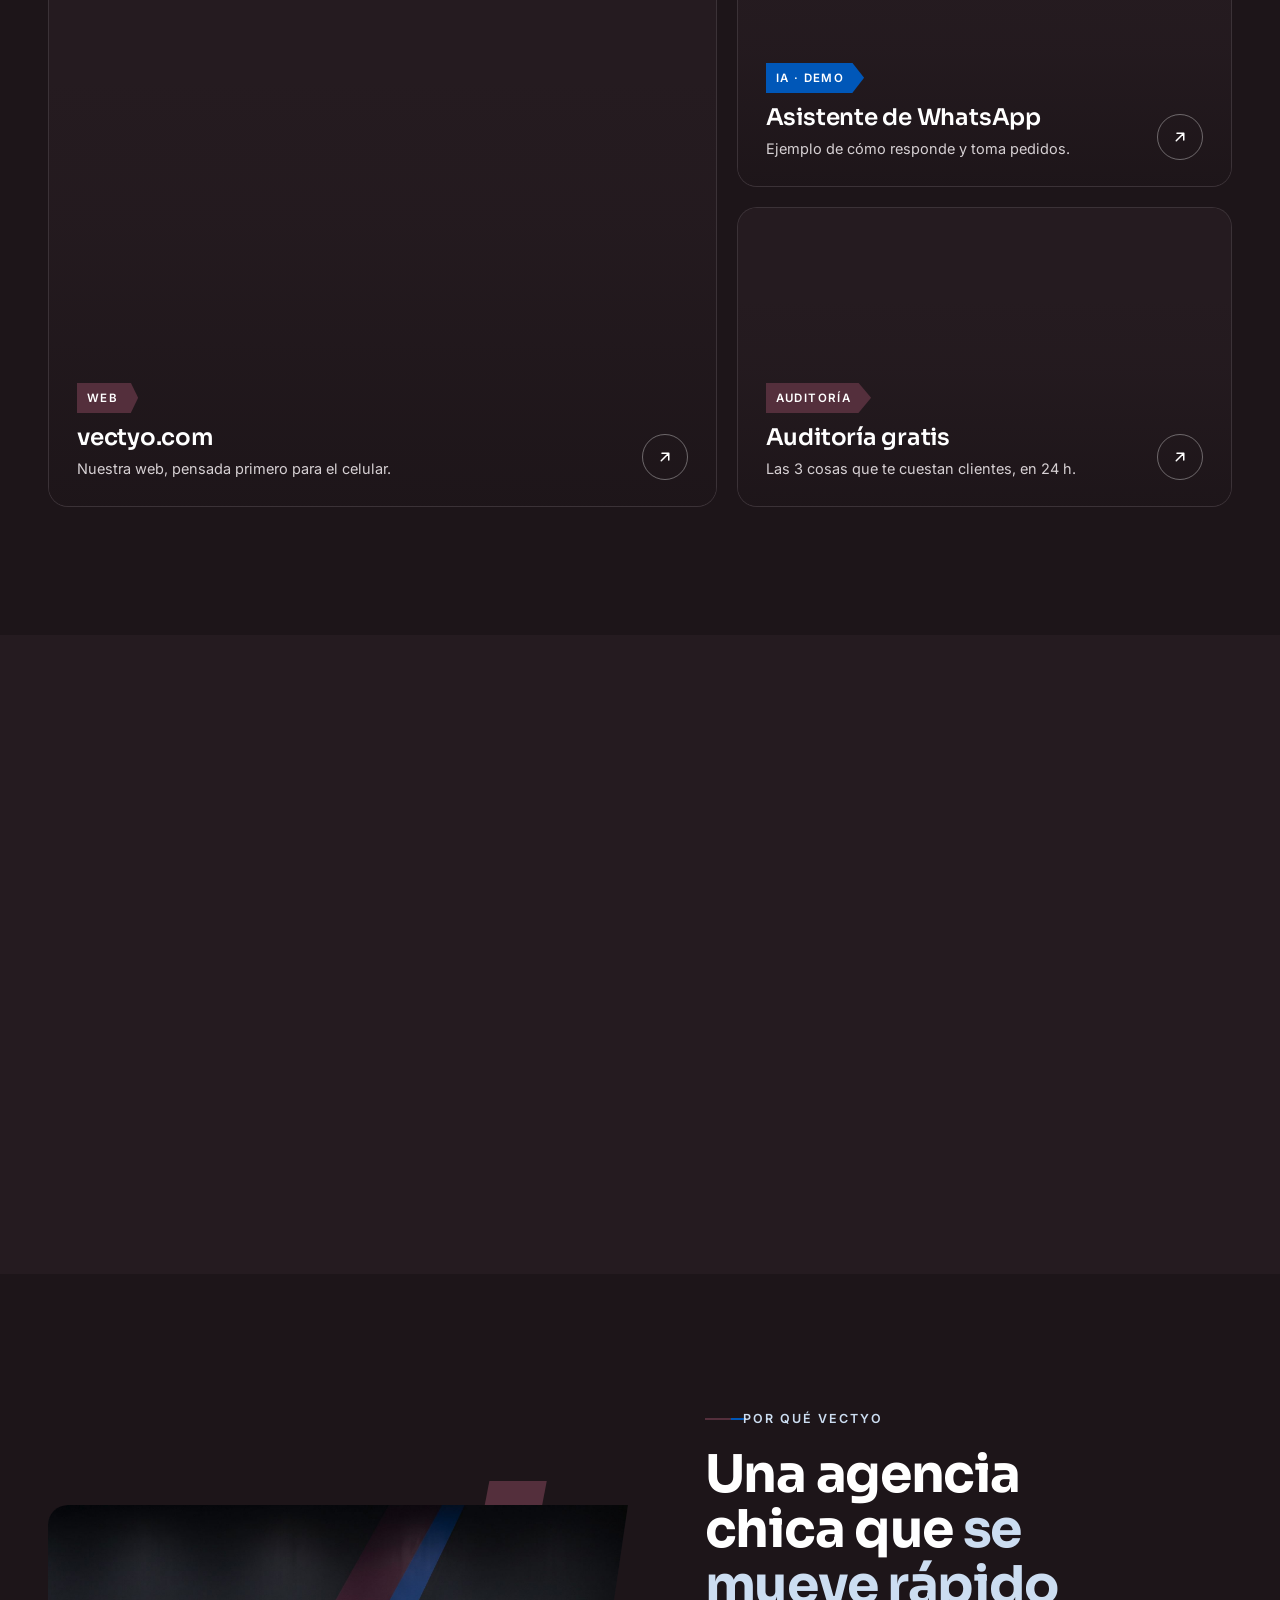
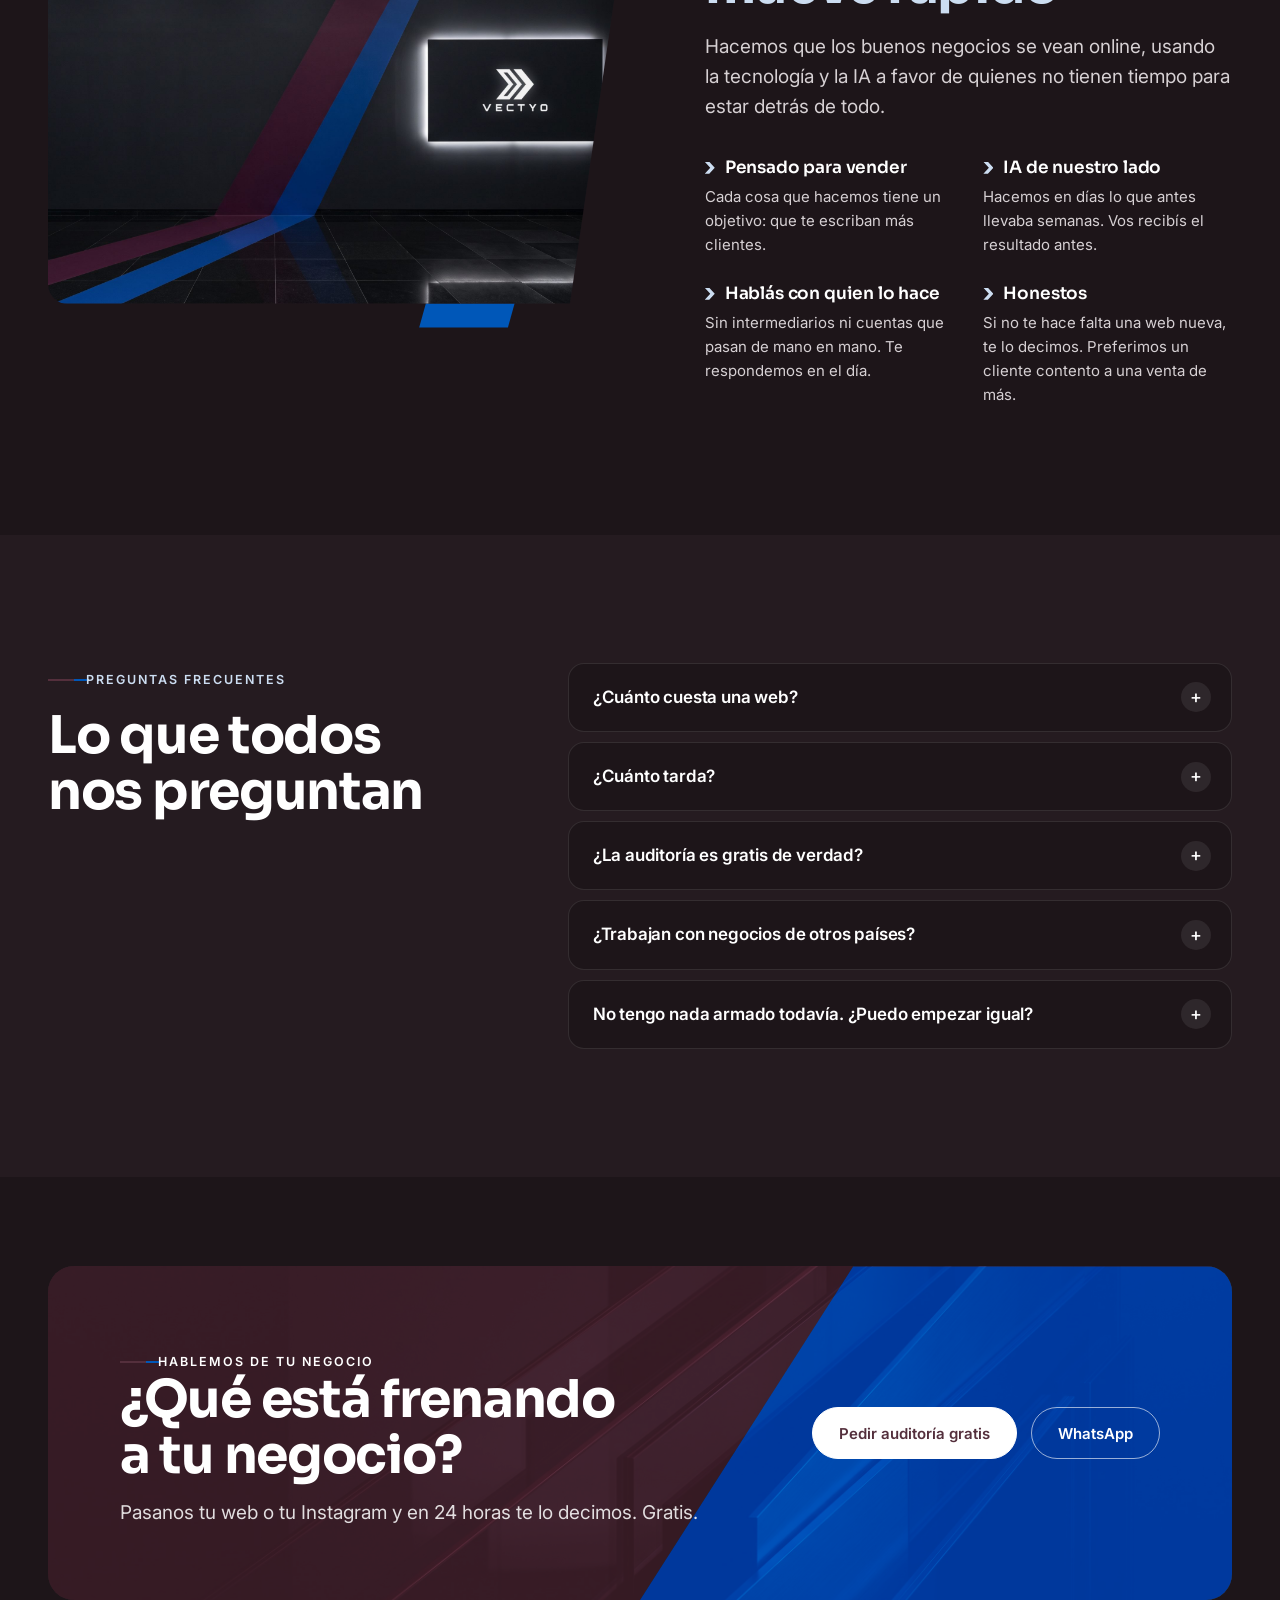
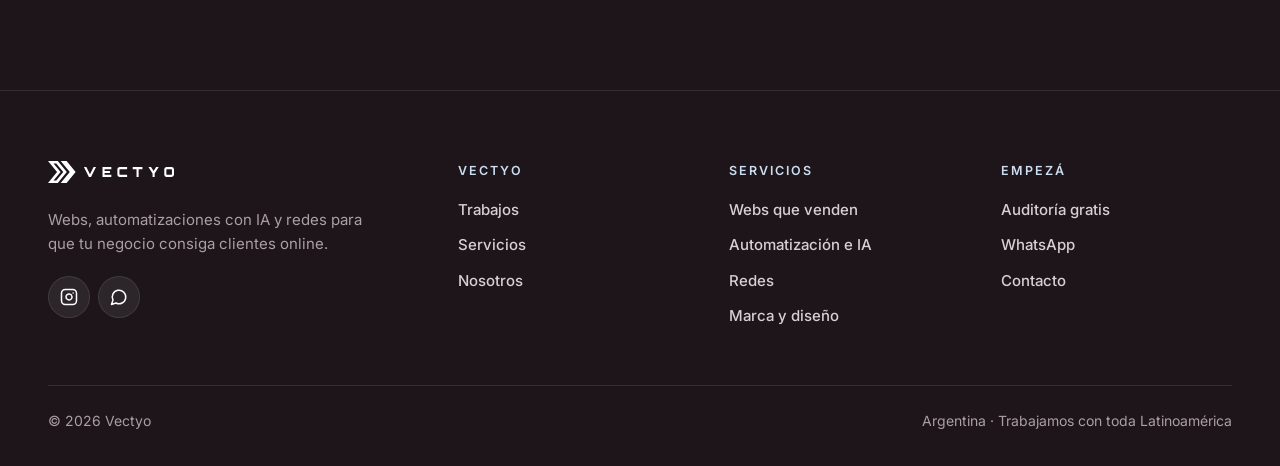
==== commit 96995aba: "Mejorar el responsive en celulares angostos y tablets - Logo: donde el logo completo chocaba con la " ====
--- a/index.html
+++ b/index.html
@@ -18,7 +18,7 @@
 <link rel="preconnect" href="https://fonts.googleapis.com">
 <link rel="preconnect" href="https://fonts.gstatic.com" crossorigin>
 <link rel="stylesheet" href="https://fonts.googleapis.com/css2?family=Sora:wght@400;600;700&family=Inter:wght@400;500;600;700&display=swap">
-<link rel="stylesheet" href="assets/styles.css?v=6ae85d0f">
+<link rel="stylesheet" href="assets/styles.css?v=82d0300b">
 <script src="assets/main.js?v=6e7ecc4b" defer></script>
 <link rel="stylesheet" href="assets/intro.css?v=89c7cc02">
 <script>(function(){try{var f=/[?&]intro(=|&|$)/.test(location.search);if(!f&&(sessionStorage.getItem('vectyo-intro')||matchMedia('(prefers-reduced-motion: reduce)').matches))return;document.documentElement.classList.add('intro-on')}catch(e){}})()</script>
--- a/assets/styles.css
+++ b/assets/styles.css
@@ -195,6 +195,14 @@
   0%, 100% { box-shadow: 0 0 0 0 rgb(0 87 184 / .55); }
   50% { box-shadow: 0 0 0 12px rgb(0 87 184 / 0); }
 }
+
+/* Donde el logo completo choca con la isla (celulares angostos y tablets de 761 a 880 px),
+   queda solo el chevron: el contenedor recorta el resto del SVG */
+@media (max-width: 400px), (min-width: 761px) and (max-width: 880px) {
+  .header__logo { width: calc(var(--logo-alto, 18px) * 113 / 90 + 32px); overflow: hidden; justify-content: flex-start; }
+  .header__logo svg { flex: none; height: var(--logo-alto, 18px); width: auto; max-width: none; } /* sin achicarse: se recorta */
+}
+@media (max-width: 400px) { .header__logo { --logo-alto: 16px; width: calc(16px * 113 / 90 + 28px); } }
 
 /* espacio para la isla arriba de cada página */
 main > .hero:first-child:not(.hero--foto) { padding-top: calc(clamp(56px, 8vw, 110px) + var(--isla)); }
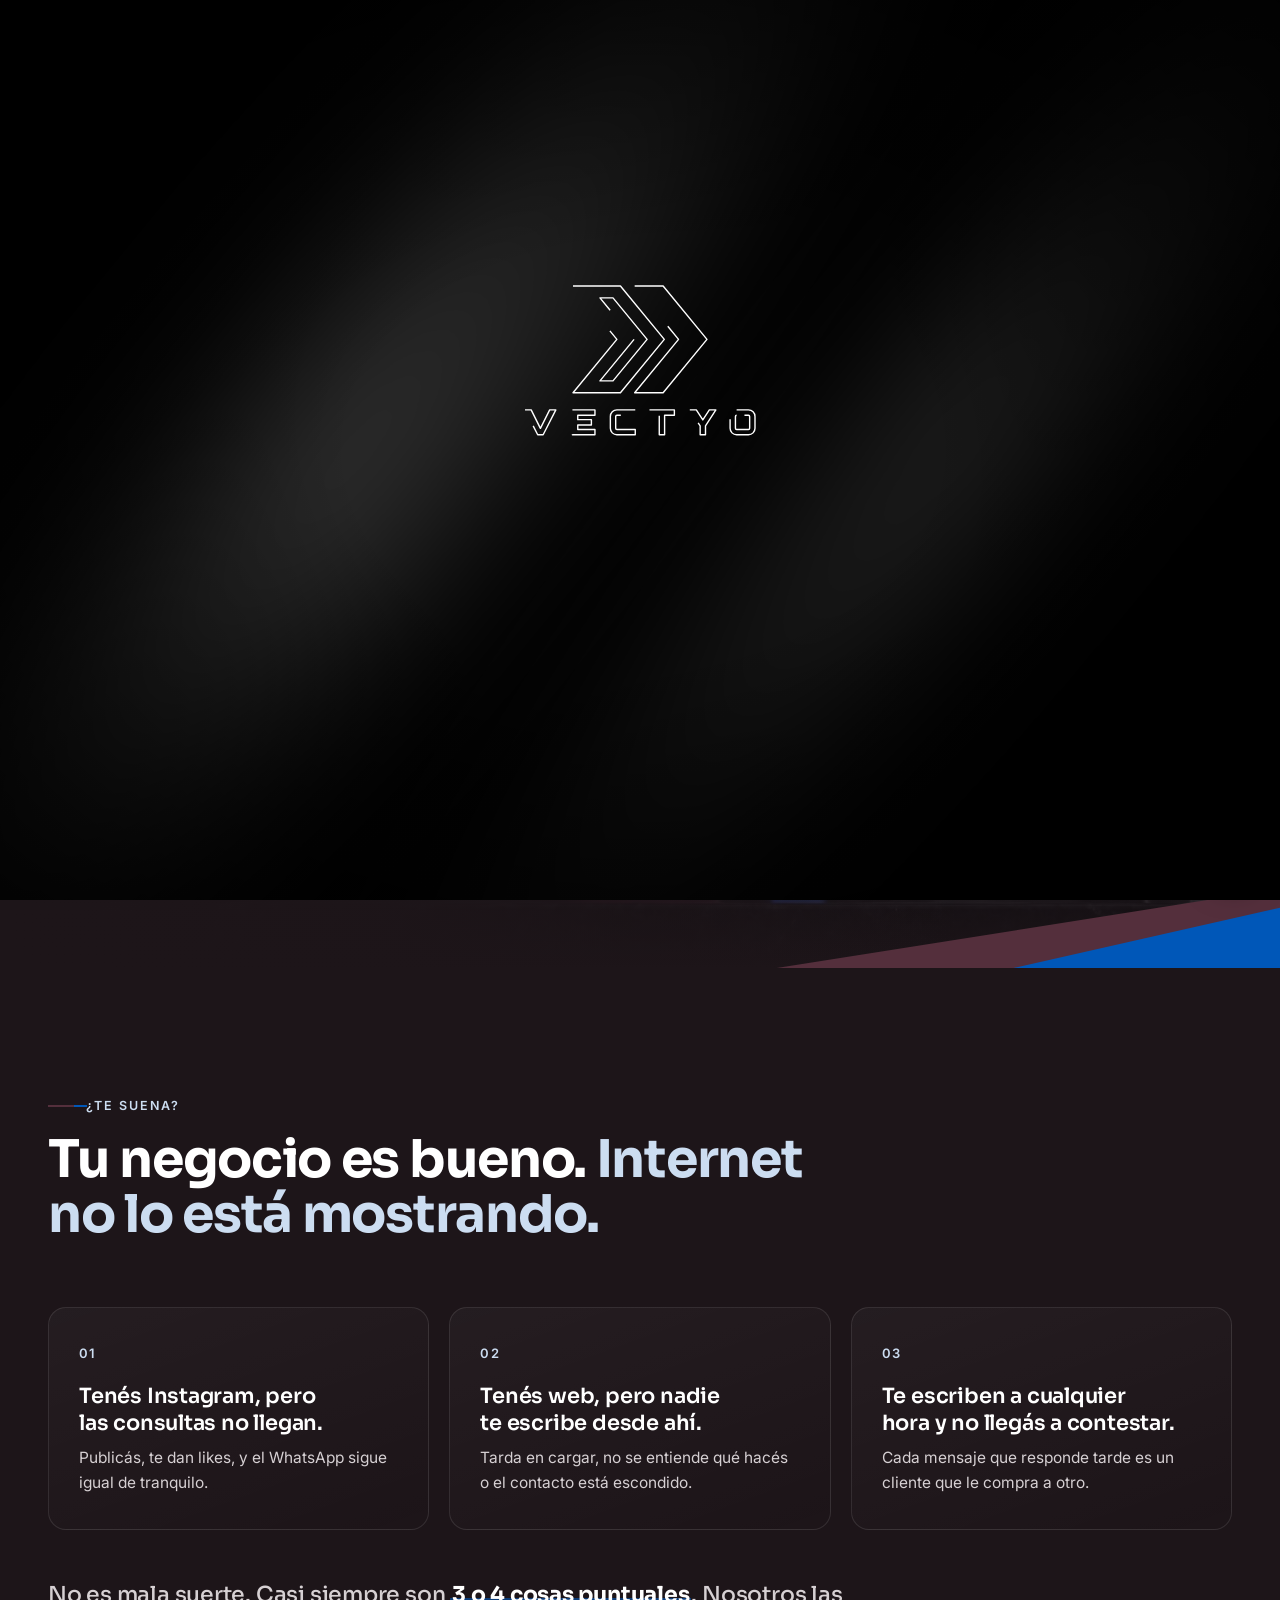
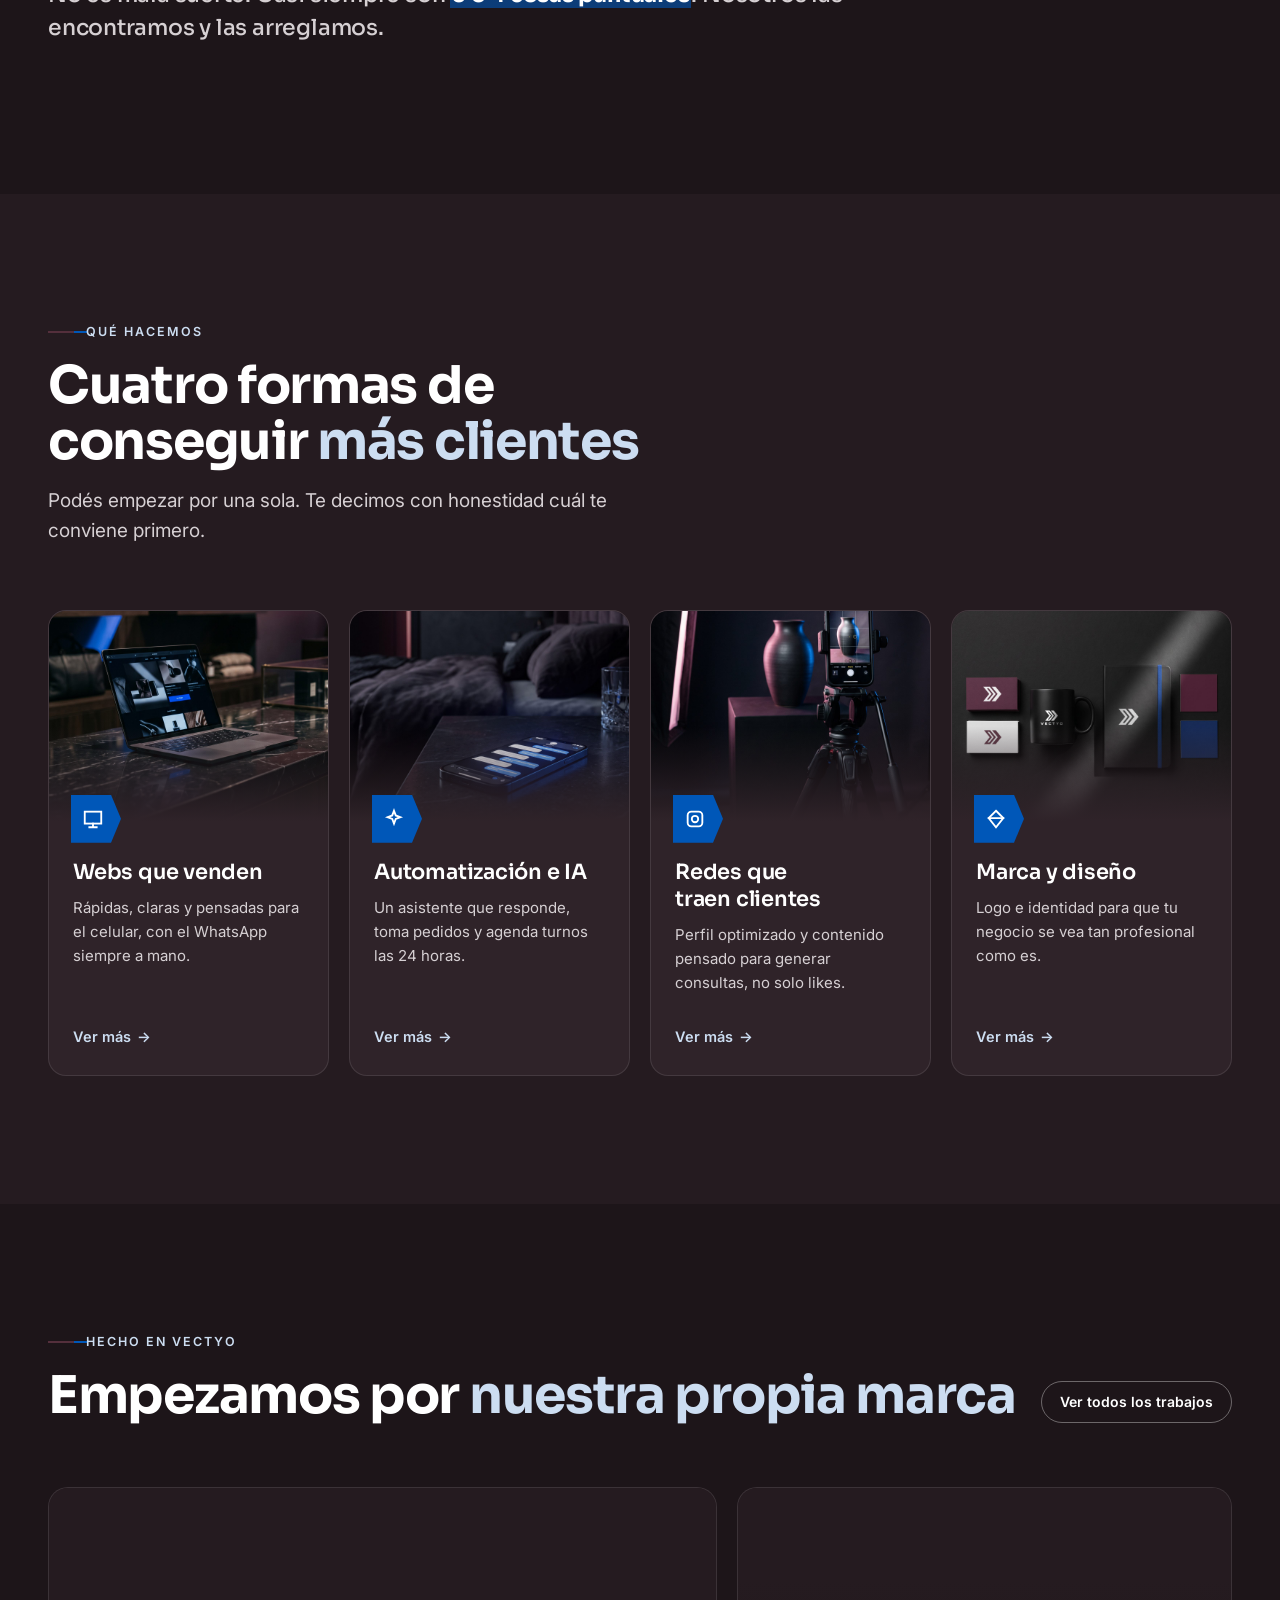
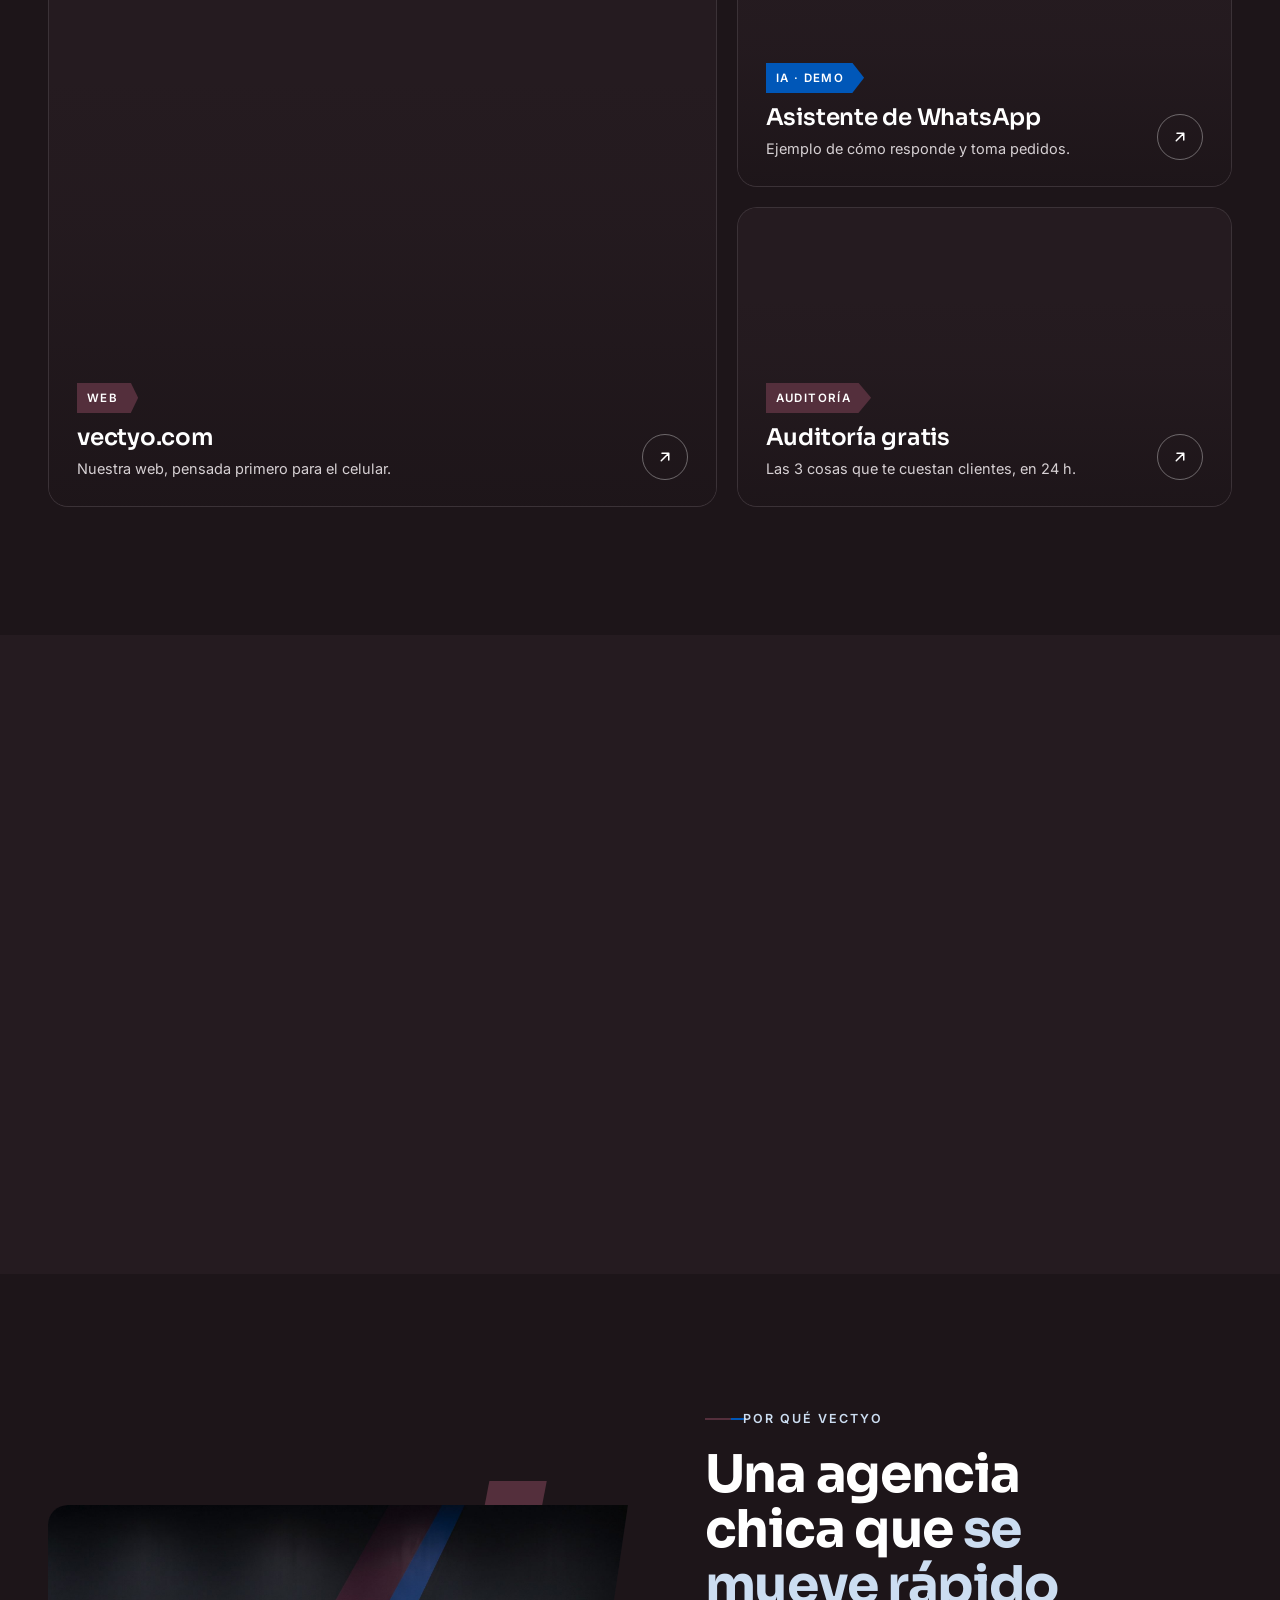
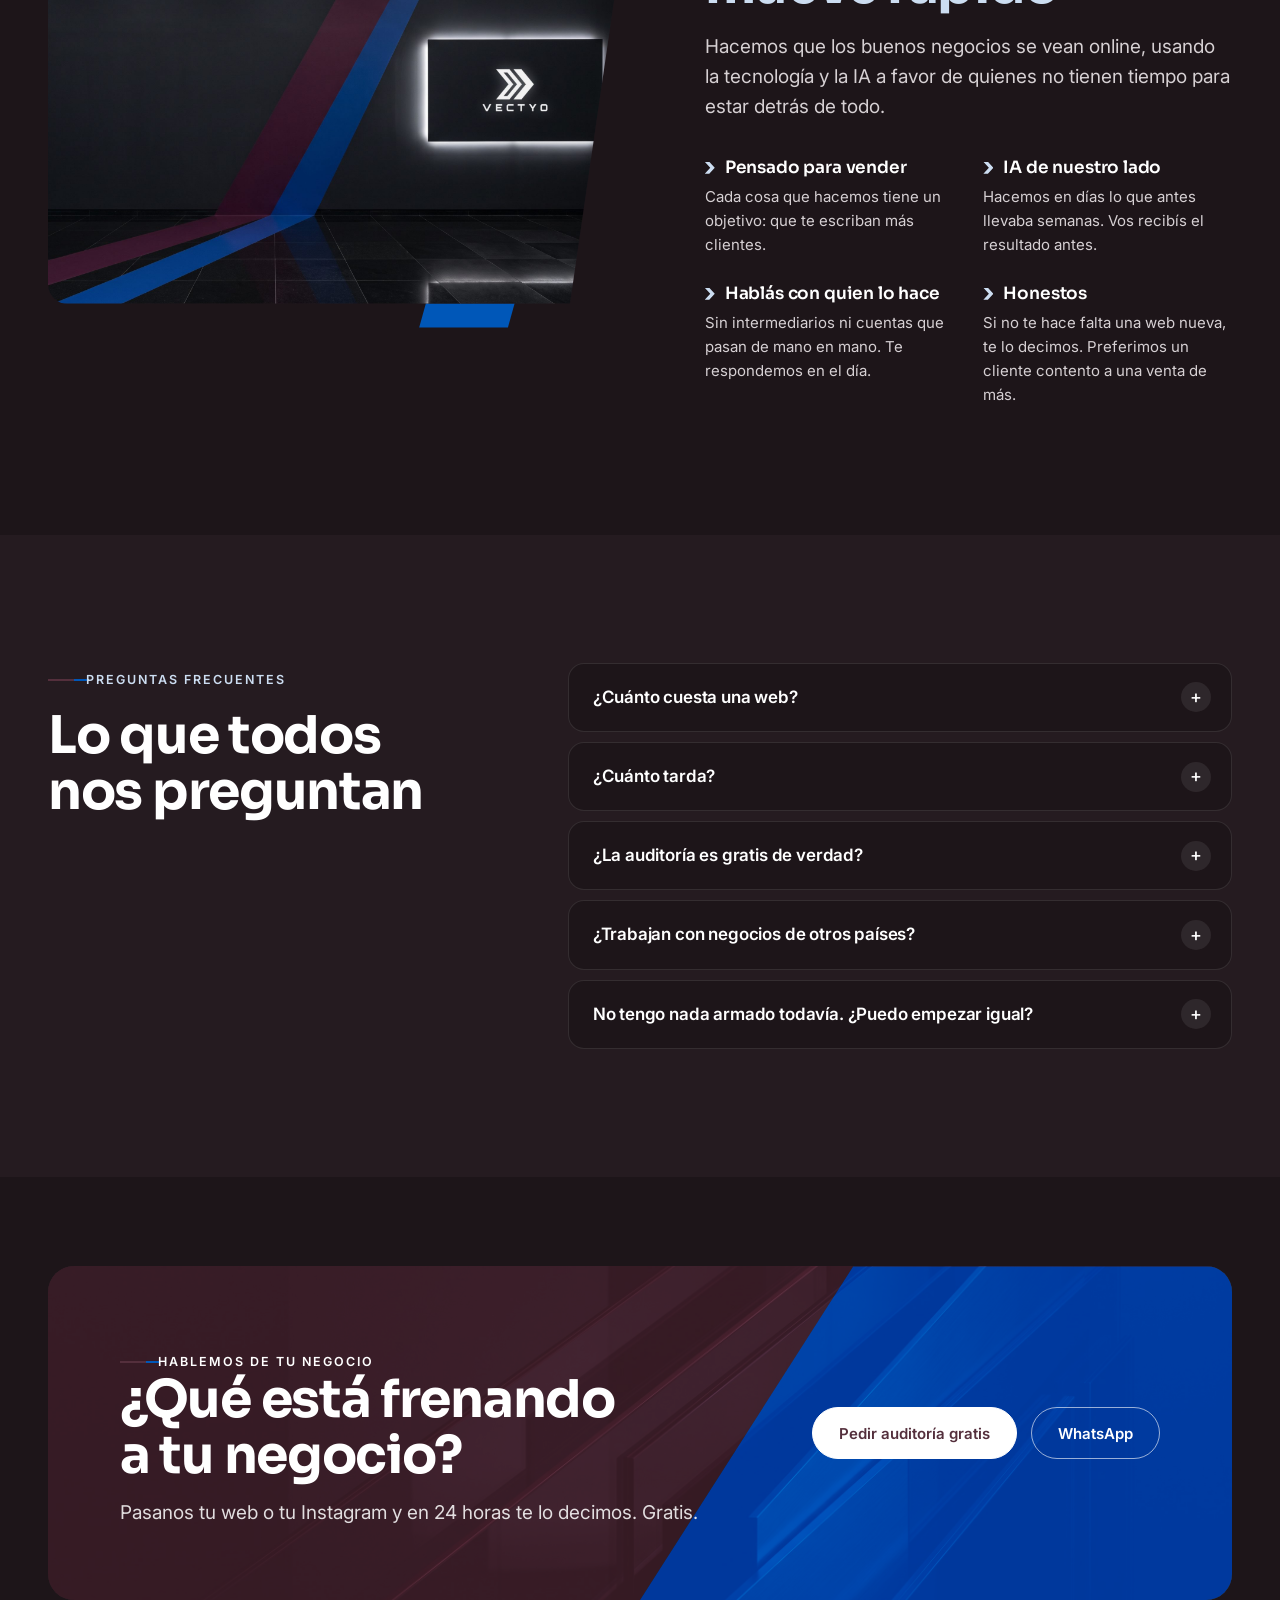
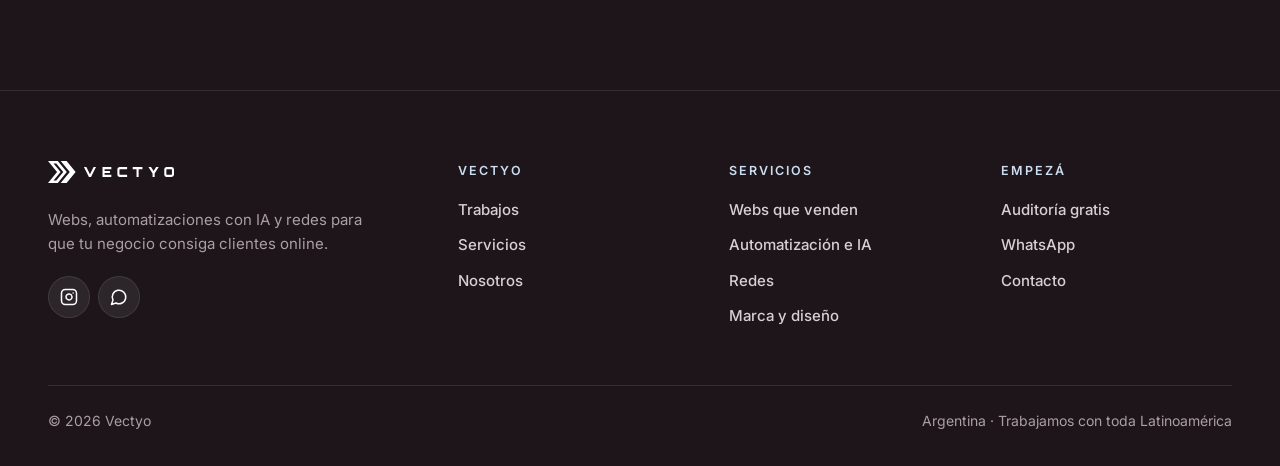
==== commit 092337eb: "Menú del celular más fluido, intro sin "Saltar" y créditos del mapa plegados - Menú hamburguesa: la " ====
--- a/index.html
+++ b/index.html
@@ -18,16 +18,15 @@
 <link rel="preconnect" href="https://fonts.googleapis.com">
 <link rel="preconnect" href="https://fonts.gstatic.com" crossorigin>
 <link rel="stylesheet" href="https://fonts.googleapis.com/css2?family=Sora:wght@400;600;700&family=Inter:wght@400;500;600;700&display=swap">
-<link rel="stylesheet" href="assets/styles.css?v=82d0300b">
-<script src="assets/main.js?v=6e7ecc4b" defer></script>
-<link rel="stylesheet" href="assets/intro.css?v=89c7cc02">
+<link rel="stylesheet" href="assets/styles.css?v=24124949">
+<script src="assets/main.js?v=e6986681" defer></script>
+<link rel="stylesheet" href="assets/intro.css?v=4a8decc0">
 <script>(function(){try{var f=/[?&]intro(=|&|$)/.test(location.search);if(!f&&(sessionStorage.getItem('vectyo-intro')||matchMedia('(prefers-reduced-motion: reduce)').matches))return;document.documentElement.classList.add('intro-on')}catch(e){}})()</script>
-<script src="assets/intro.js?v=86f89d18" defer></script>
+<script src="assets/intro.js?v=577ecdf8" defer></script>
 </head>
 <body>
 <div class="intro" data-intro role="dialog" aria-modal="true" aria-label="Bienvenida a Vectyo">
   <div class="intro__luz" aria-hidden="true"><span class="intro__haz intro__haz--ciruela"></span><span class="intro__haz intro__haz--azul"></span></div>
-  <button class="intro__saltar" type="button">Saltar</button>
   <div class="intro__escena">
     <div class="intro__logo">
       <svg viewBox="0 0 194 125.5" aria-hidden="true">
--- a/assets/styles.css
+++ b/assets/styles.css
@@ -200,7 +200,7 @@
    queda solo el chevron: el contenedor recorta el resto del SVG */
 @media (max-width: 400px), (min-width: 761px) and (max-width: 880px) {
   .header__logo { width: calc(var(--logo-alto, 18px) * 113 / 90 + 32px); overflow: hidden; justify-content: flex-start; }
-  .header__logo svg { flex: none; height: var(--logo-alto, 18px); width: auto; max-width: none; } /* sin achicarse: se recorta */
+  .header__logo svg { flex: none; height: var(--logo-alto, 18px); width: auto; max-width: none; clip-path: inset(0 78.1% 0 0); } /* se recorta justo donde termina el chevron (113 de 515,6) */
 }
 @media (max-width: 400px) { .header__logo { --logo-alto: 16px; width: calc(16px * 113 / 90 + 28px); } }
 
@@ -208,30 +208,54 @@
 main > .hero:first-child:not(.hero--foto) { padding-top: calc(clamp(56px, 8vw, 110px) + var(--isla)); }
 .hero--foto { padding-top: var(--isla) !important; }
 
-/* Celular: la isla se expande hacia abajo con los links */
+/* Celular: la isla no cambia de tamaño. El menú es un panel de vidrio aparte que se
+   despliega debajo, desde la esquina del botón, con los links entrando en cascada. */
 @media (max-width: 760px) {
   .header { top: 10px; padding: 0 12px; justify-content: flex-end; }
   .header__logo { left: 12px; height: 56px; padding: 0 14px; }
   .header.is-scrolled .header__logo { height: 56px; }
-  .isla {
-    width: auto; max-width: 100%; height: auto; min-height: 56px; flex-wrap: wrap; justify-content: flex-end; gap: 0;
-    padding: 6px; border-radius: 28px; transition: width .5s var(--ease), border-radius .45s var(--ease), background .45s var(--ease);
+  .isla { height: 56px; gap: 0; padding: 6px; border-radius: 28px; }
+  .header.is-scrolled .isla { height: 56px; }
+  .brand svg { height: 16px; }
+  .isla__cta { margin: 0 2px 0 0; min-height: 40px; padding: 0 14px; font-size: 14px; }
+  .nav-toggle { display: block; }
+  .isla__indicador { display: none; }
+
+  .nav {
+    position: absolute; top: calc(100% + 10px); right: 0;
+    width: min(calc(100vw - 24px), 320px);
+    flex-direction: column; align-items: stretch; gap: 2px;
+    padding: 10px; border-radius: 26px;
+    /* opaco y sin desenfoque propio: un desenfoque dentro de la isla (que ya tiene el suyo)
+       se dibuja mal y deja ver el texto de atrás */
+    background: linear-gradient(180deg, rgb(255 255 255 / .08), rgb(255 255 255 / .02)), #1a1216;
+    box-shadow: inset 0 1px 0 rgb(255 255 255 / .16), inset 0 0 0 1px rgb(255 255 255 / .08), 0 24px 60px -16px rgb(0 0 0 / .8);
+    transform-origin: calc(100% - 28px) -10px;
+    opacity: 0; visibility: hidden; transform: translateY(-6px) scale(.94);
+    transition: opacity .22s ease, transform .3s cubic-bezier(.3, .7, .4, 1), visibility 0s linear .3s;
   }
-  .isla:has(.nav.is-open) { width: min(100%, 320px); }
-  .header.is-scrolled .isla { height: auto; }
-  .brand svg { height: 16px; }
-  .isla__cta { order: 2; margin: 0 2px 0 0; min-height: 40px; padding: 0 14px; font-size: 14px; }
-  .nav-toggle { display: block; order: 3; }
-  .isla__indicador { display: none; }
-  .nav {
-    order: 4; flex-basis: 100%; flex-direction: column; align-items: stretch; gap: 0;
-    contain: inline-size; /* cerrado no ensancha la isla */
-    max-height: 0; overflow: hidden; opacity: 0; padding: 0 12px;
-    transition: max-height .55s cubic-bezier(.3, 1.1, .4, 1), opacity .35s ease, padding .55s var(--ease);
+  .nav.is-open {
+    opacity: 1; visibility: visible; transform: none;
+    transition: opacity .25s ease, transform .45s cubic-bezier(.2, 1.15, .35, 1), visibility 0s;
   }
-  .nav.is-open { max-height: 260px; opacity: 1; padding: 10px 12px 6px; }
-  .nav a { font-family: var(--fuente-titulos); font-size: 22px; font-weight: 600; letter-spacing: -0.02em; padding: 14px 0; border-radius: 0; color: #fff; border-top: 1px solid rgb(255 255 255 / .1); }
-  .nav a[aria-current="page"] { color: var(--azul-20); }
+  .nav a {
+    display: flex; align-items: center; justify-content: space-between;
+    font-family: var(--fuente-titulos); font-size: 20px; font-weight: 600; letter-spacing: -0.01em;
+    padding: 14px 16px; border-radius: 16px; color: #fff;
+    opacity: 0; transform: translateY(-6px);
+    transition: opacity .2s ease, transform .2s ease, background var(--t);
+  }
+  .nav a::after { /* flecha a la derecha */
+    content: ""; width: 8px; height: 8px; border-top: 2px solid currentColor; border-right: 2px solid currentColor;
+    transform: rotate(45deg); opacity: .5; margin-right: 4px;
+  }
+  .nav.is-open a { opacity: 1; transform: none; transition: opacity .3s ease, transform .4s cubic-bezier(.2, 1, .3, 1), background var(--t); }
+  .nav.is-open a:nth-of-type(1) { transition-delay: .05s; }
+  .nav.is-open a:nth-of-type(2) { transition-delay: .1s; }
+  .nav.is-open a:nth-of-type(3) { transition-delay: .15s; }
+  .nav a:active, .nav a:hover { background: rgb(255 255 255 / .08); }
+  .nav a[aria-current="page"] { color: var(--azul-20); background: rgb(255 255 255 / .06); }
+  .nav-toggle span { transition: transform .35s cubic-bezier(.3, 1.4, .5, 1), top .25s ease; }
 }
 @media (max-width: 640px) { .hero--foto { padding-top: 0 !important; } }
 
--- a/assets/intro.css
+++ b/assets/intro.css
@@ -279,32 +279,12 @@
 .intro__slider.is-volviendo .intro__estela { transition: transform .5s cubic-bezier(.3, 1.5, .5, 1), width .5s cubic-bezier(.3, 1.5, .5, 1); }
 .intro__slider.is-arrastrando .intro__perilla { transform: translateX(var(--x)) scale(1.06); }
 
-.intro__saltar {
-  position: absolute;
-  top: max(16px, env(safe-area-inset-top));
-  right: 16px;
-  padding: 10px 16px;
-  border: 1px solid rgb(255 255 255 / .16);
-  border-radius: 999px;
-  background: rgb(255 255 255 / .06);
-  -webkit-backdrop-filter: blur(16px);
-  backdrop-filter: blur(16px);
-  color: rgb(255 255 255 / .7);
-  font: 500 .8125rem/1 var(--fuente, "Inter", system-ui, sans-serif);
-  cursor: pointer;
-  opacity: 0;
-  transition: opacity .6s ease 1s, color .2s, background .2s;
-}
-.intro.is-luz .intro__saltar { opacity: 1; }
-.intro__saltar:hover { color: #fff; background: rgb(255 255 255 / .12); }
-
 /* ---------- Salida: se desbloquea la web ---------- */
 html.intro-on .intro.is-saliendo {
   pointer-events: none;
   opacity: 0;
   transition: opacity 2s cubic-bezier(.45, 0, .25, 1);
 }
-.intro.is-saliendo .intro__saltar { opacity: 0; transition: opacity .5s ease; }
 .intro.is-saliendo .intro__escena {
   transform: scale(1.08);
   filter: blur(10px);
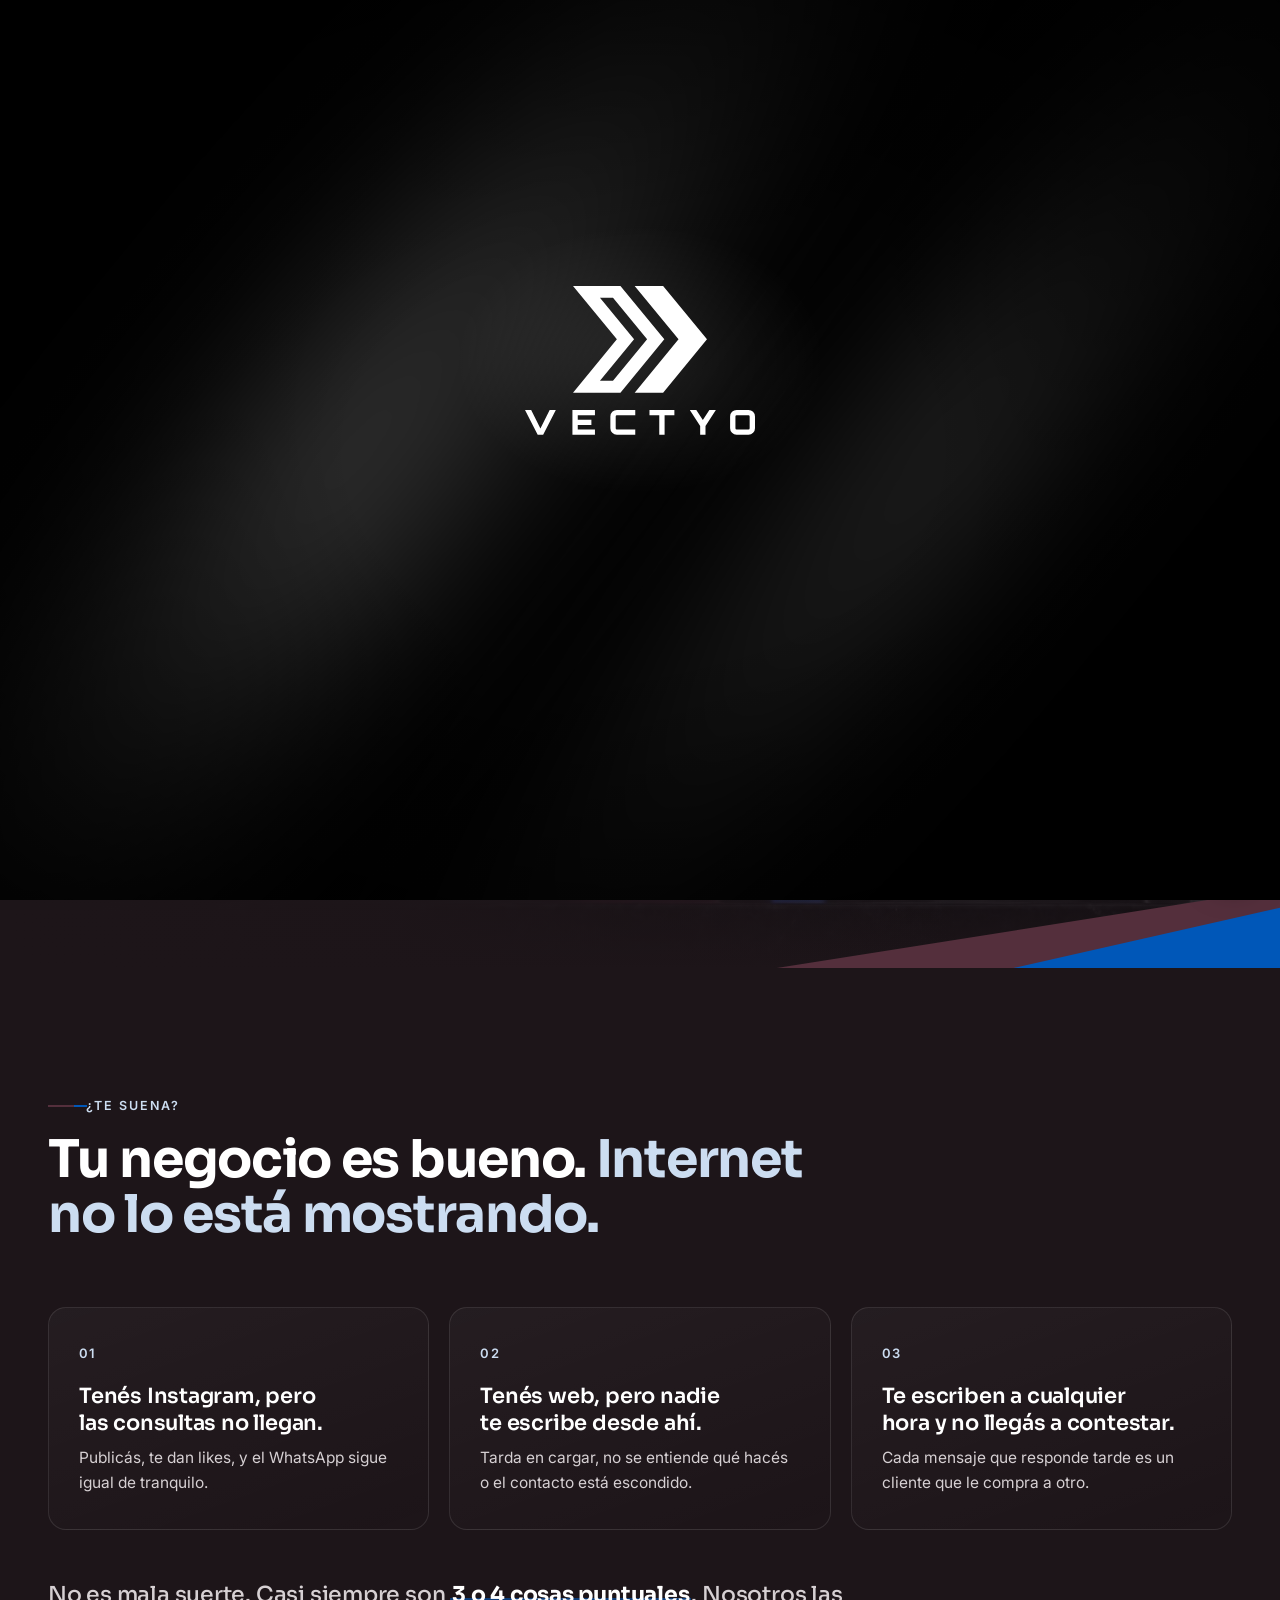
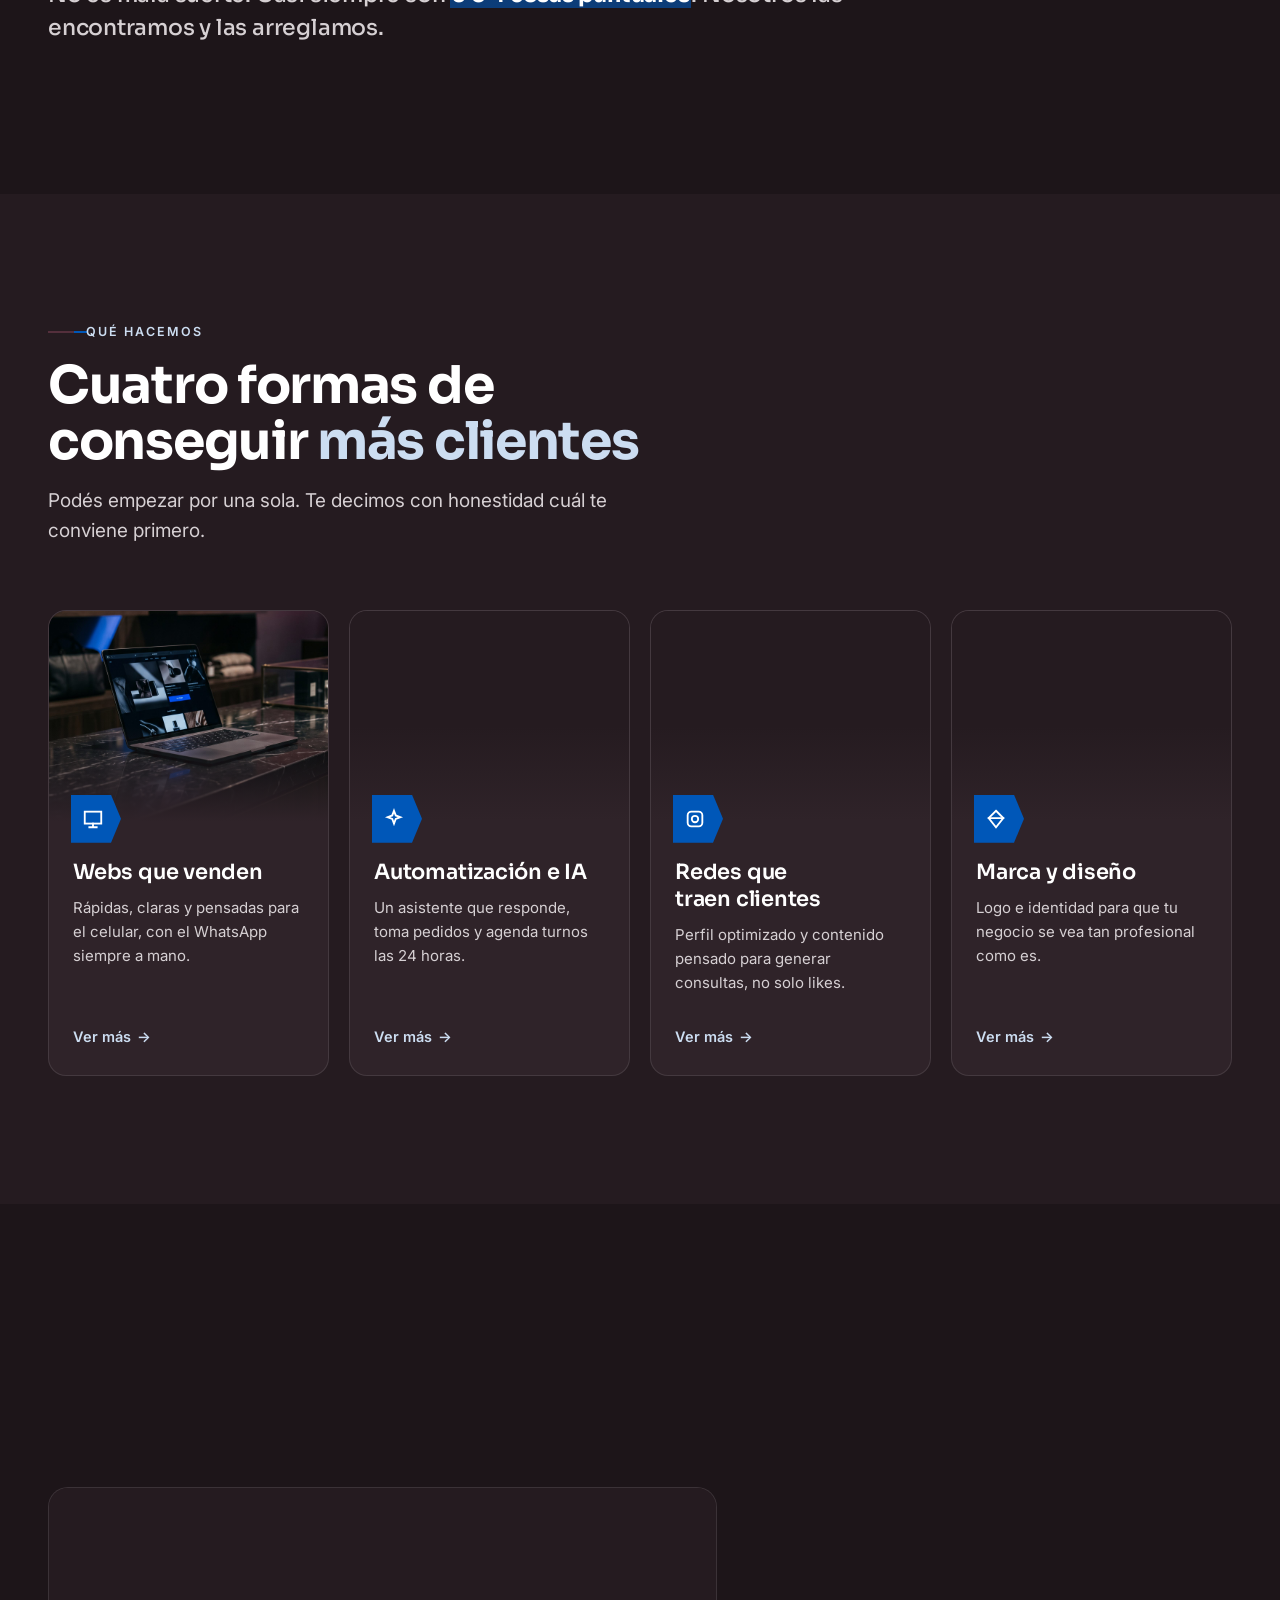
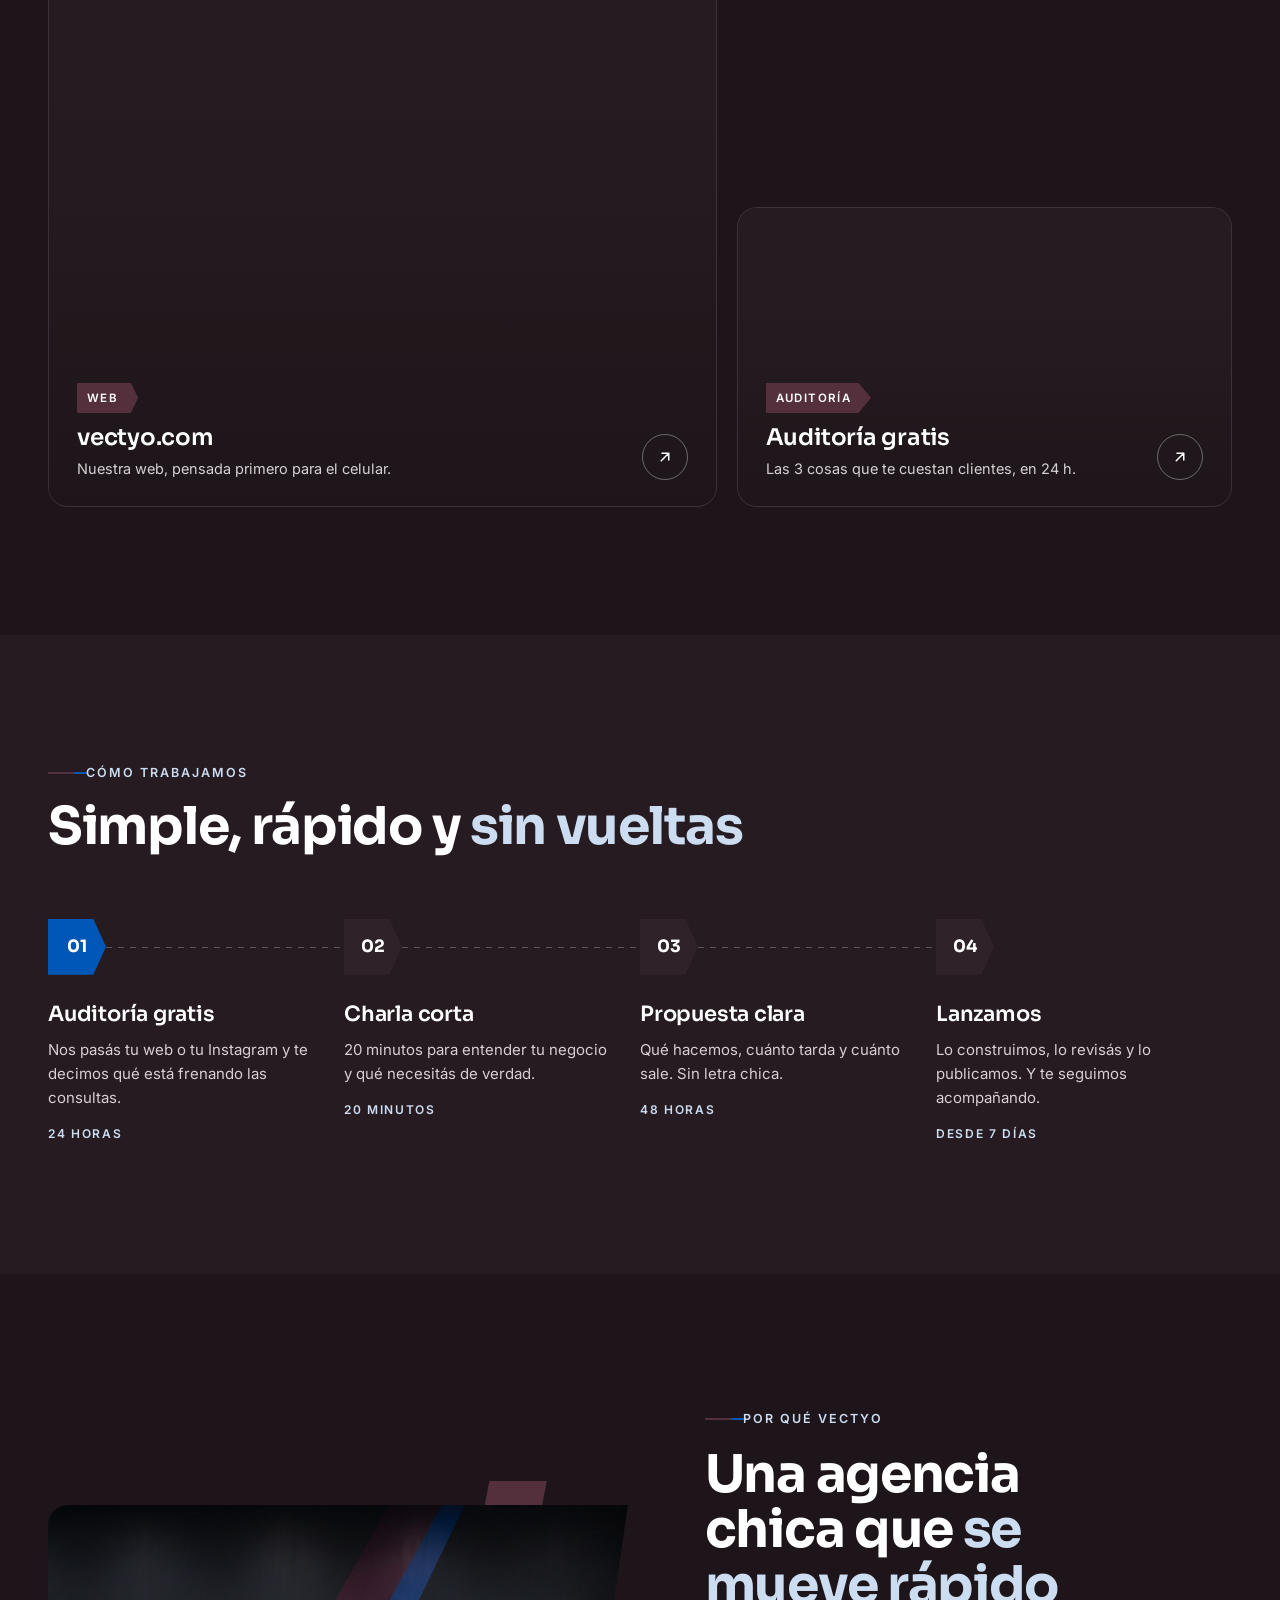
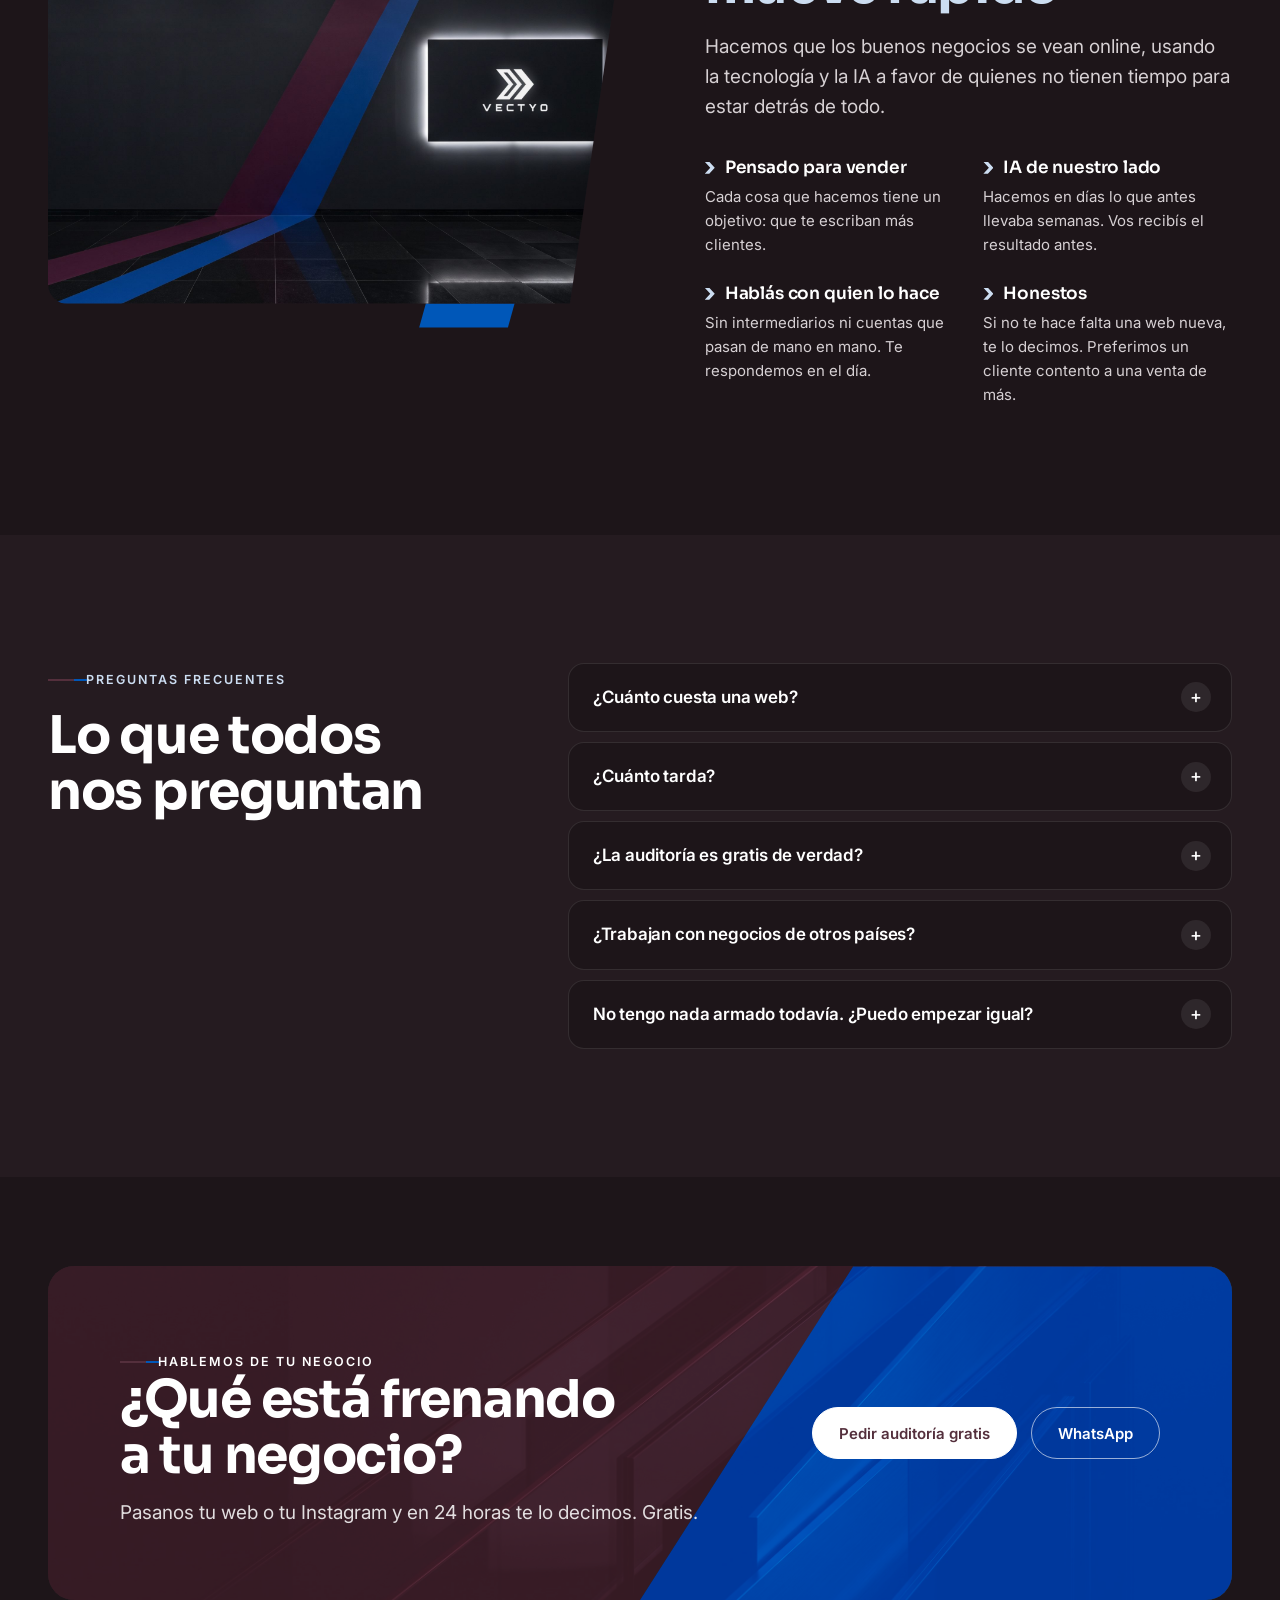
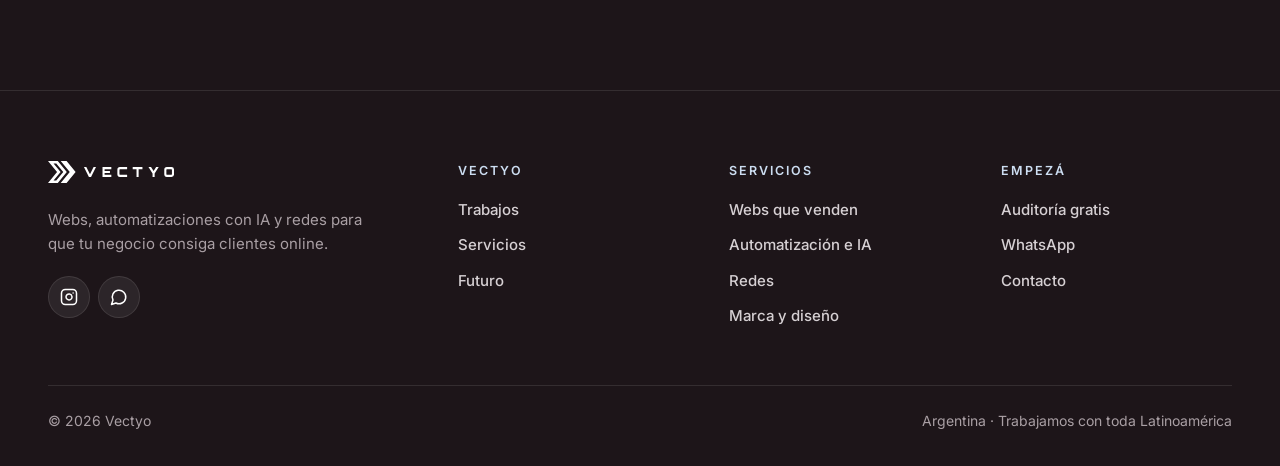
==== commit dddfdfd6: "Panel: cuentas abiertas, perfil, clientes personales y compartidos con tareas; web: intro de Futuro " ====
--- a/index.html
+++ b/index.html
@@ -65,7 +65,7 @@
       <span class="isla__indicador" aria-hidden="true"></span>
       <a href="trabajos.html">Clientes</a>
       <a href="servicios.html">Servicios</a>
-      <a href="nosotros.html">Nosotros</a>
+      <a href="nosotros.html">Futuro</a>
     </nav>
     <a class="btn btn--acento btn--sm isla__cta" href="auditoria.html">Auditoría gratis</a>
     <button class="nav-toggle" aria-expanded="false" aria-controls="nav" aria-label="Abrir menú"><span></span><span></span></button>
@@ -287,7 +287,7 @@
         <ul>
           <li><a href="trabajos.html">Trabajos</a></li>
           <li><a href="servicios.html">Servicios</a></li>
-          <li><a href="nosotros.html">Nosotros</a></li>
+          <li><a href="nosotros.html">Futuro</a></li>
         </ul>
       </div>
       <div>
